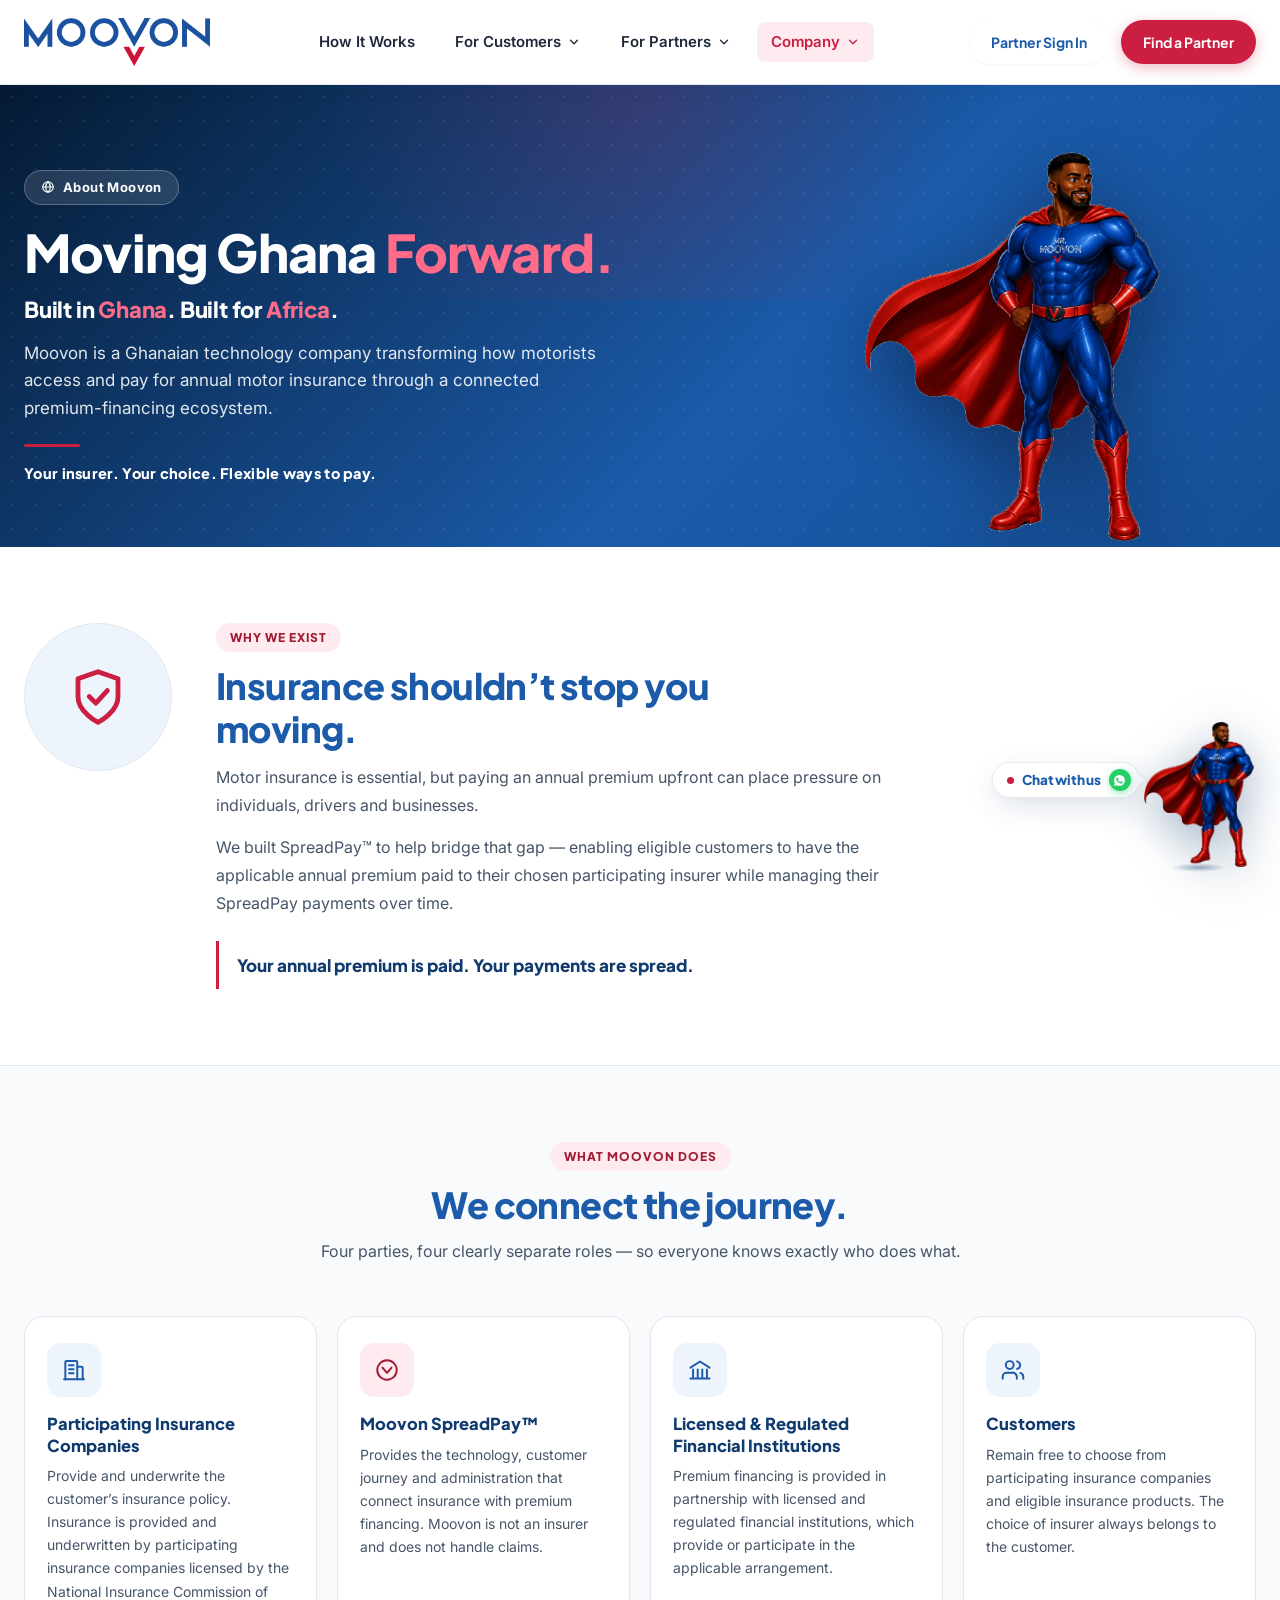
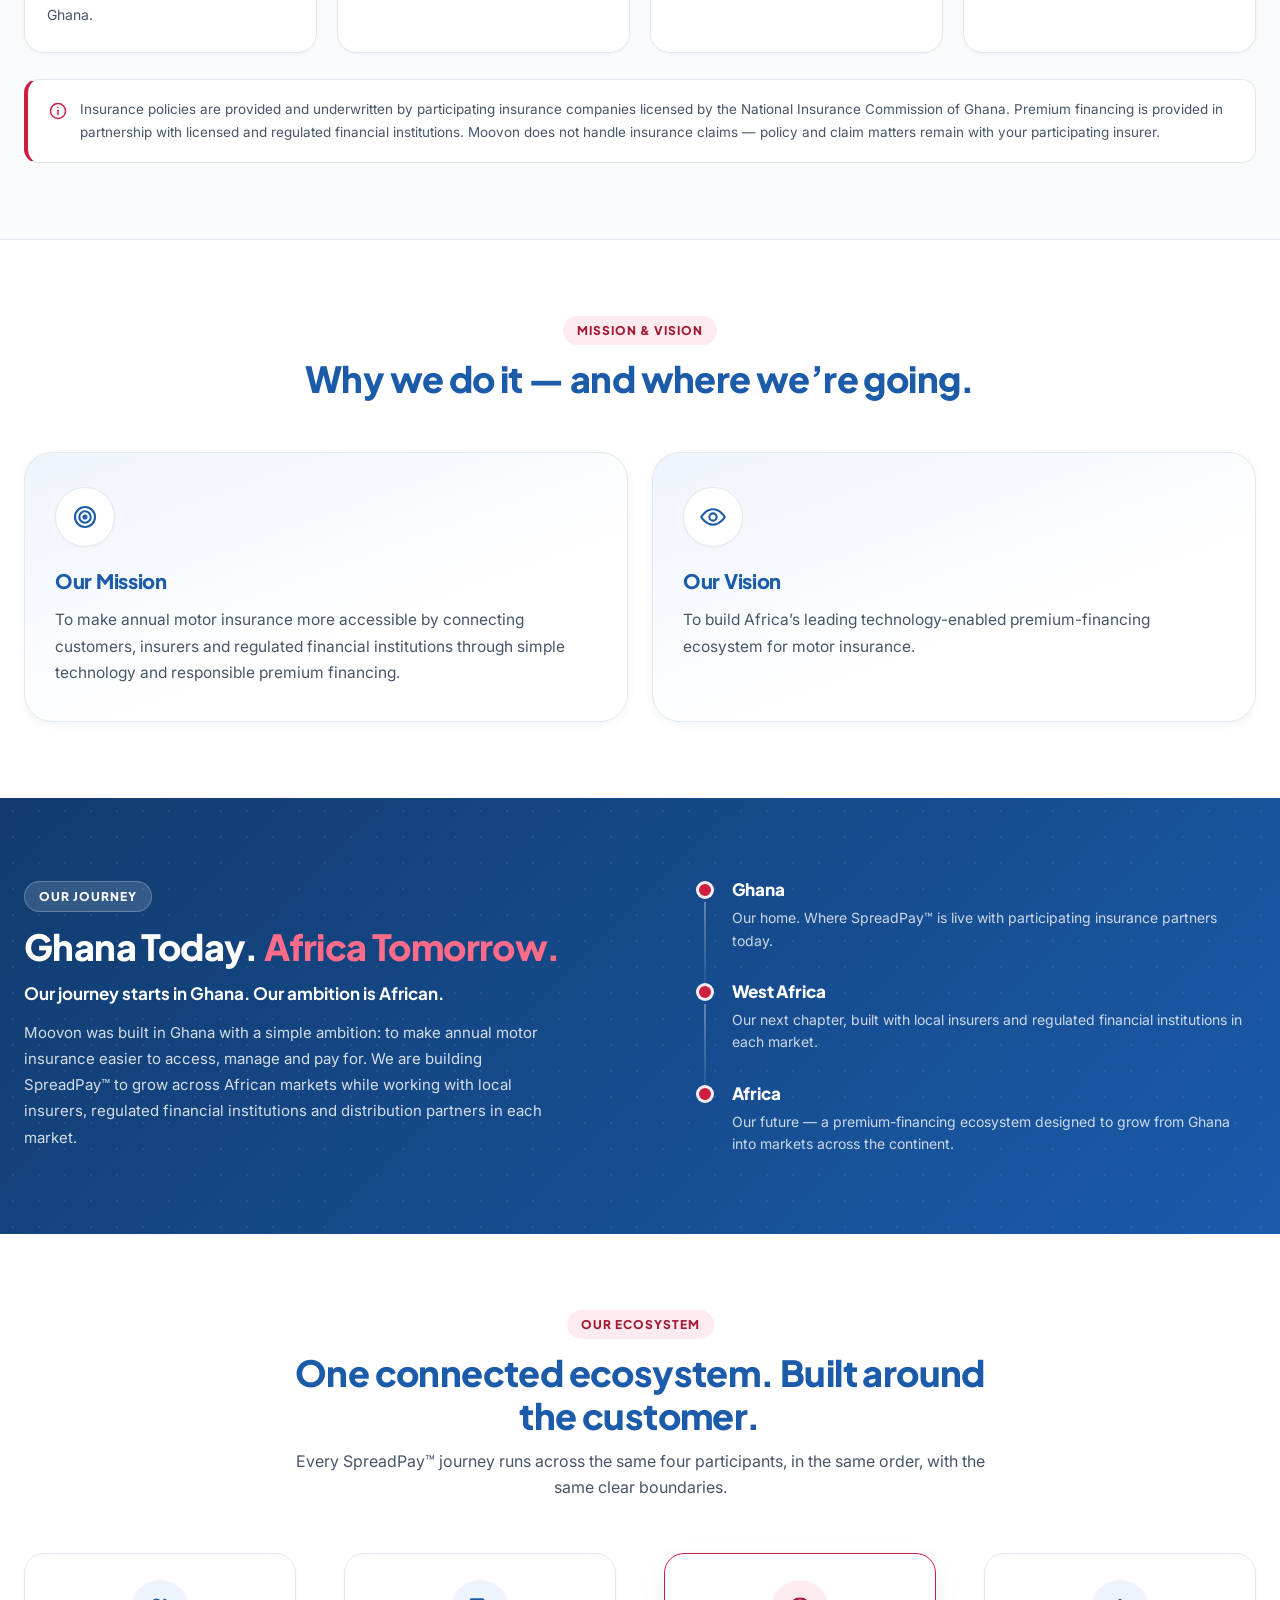
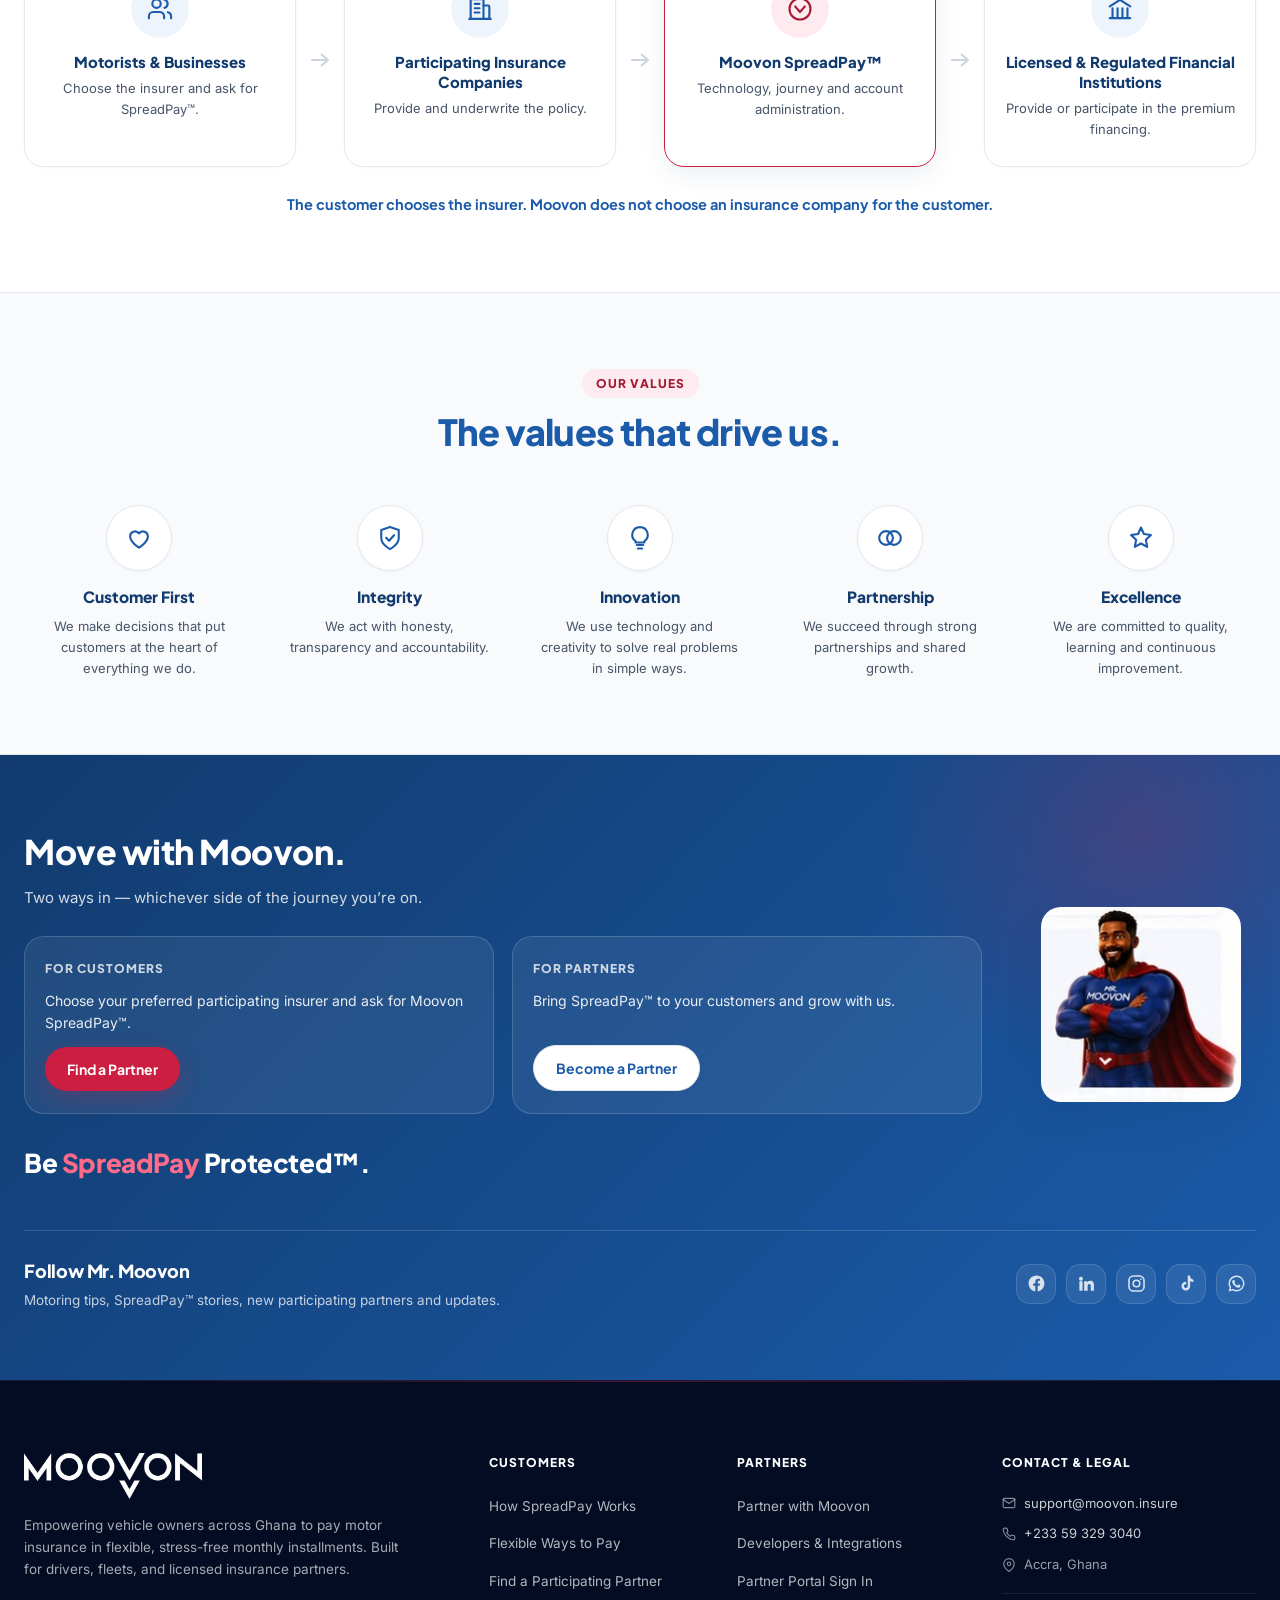
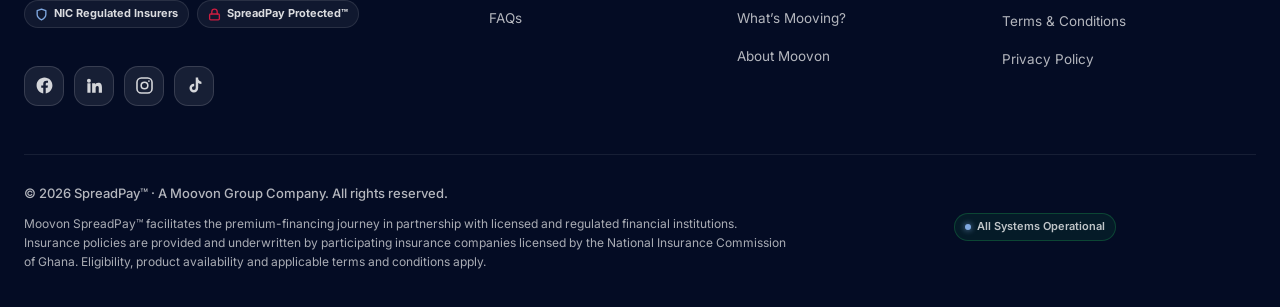
==== about.html @ c4499461 "feat(site): rebuild all pages against the 10-page refresh spec Ten pages rebuilt from design-referen" ====
<!DOCTYPE html>
<html lang="en">
<head>
  <meta charset="UTF-8">
  <meta name="viewport" content="width=device-width, initial-scale=1.0">
  <title>About Moovon - MOOVON SpreadPay™</title>
  <meta name="description" content="Moovon is a Ghanaian technology company transforming how motorists access and pay for annual motor insurance through a connected premium-financing ecosystem.">
  <!-- Open Graph / Social Previews -->
  <meta property="og:type" content="website">
  <meta property="og:title" content="About Moovon - MOOVON SpreadPay™">
  <meta property="og:description" content="Moovon is a Ghanaian technology company transforming how motorists access and pay for annual motor insurance through a connected premium-financing ecosystem.">
  <meta property="og:image" content="assets/graphics/social_banner_exact.png">
  <meta name="twitter:card" content="summary_large_image">
  
  <!-- Fonts & Stylesheet -->
  <link rel="preconnect" href="https://fonts.googleapis.com">
  <link rel="preconnect" href="https://fonts.gstatic.com" crossorigin>
  <link href="https://fonts.googleapis.com/css2?family=Inter:wght@400;500;600;700&family=Plus+Jakarta+Sans:wght@700;800;900&display=swap" rel="stylesheet">
  <link rel="icon" type="image/png" href="assets/brand/icon-trans.png">
  <link rel="stylesheet" href="styles.css?v=2.5">
</head>
<body>
  <a class="skip-link" href="#main">Skip to main content</a>


  <!-- ==========================================================================
       Header & Sticky Glass Navigation (Uniform Across All Pages)
       ========================================================================== -->
  <header class="site-header" id="siteHeader">
    <div class="container nav-container">
      <a href="/" class="brand-logo-group" aria-label="Moovon SpreadPay Home">
        <img src="assets/brand/moovon_logo_main.png" alt="Moovon" class="brand-logo-img" width="2371" height="613">
      </a>

      <nav aria-label="Primary Navigation">
        <ul class="nav-menu">
          <li><a href="/how-it-works" class="nav-link">How It Works</a></li>
          <li class="nav-item-has-dropdown">
            <a href="/products" class="nav-link">
              For Customers
              <svg class="dropdown-arrow" viewBox="0 0 24 24" width="14" height="14" fill="none" stroke="currentColor" stroke-width="2.2" stroke-linecap="round" stroke-linejoin="round" aria-hidden="true" focusable="false"><polyline points="6 9 12 15 18 9"/></svg>
            </a>
            <div class="dropdown-menu">
              <a href="/partners" class="dropdown-item">
                <div class="dropdown-icon-box">
                  <svg width="18" height="18" viewBox="0 0 24 24" fill="none" stroke="currentColor" stroke-width="2" stroke-linecap="round" stroke-linejoin="round" aria-hidden="true" focusable="false"><path d="M17 21v-2a4 4 0 0 0-4-4H5a4 4 0 0 0-4 4v2"/><circle cx="9" cy="7" r="4"/><path d="M23 21v-2a4 4 0 0 0-3-3.87"/></svg>
                </div>
                <div>
                  <div class="dropdown-title">Participating Partners</div>
                  <div class="dropdown-desc">Choose your preferred insurer</div>
                </div>
              </a>
              <a href="/products" class="dropdown-item">
                <div class="dropdown-icon-box">
                  <svg width="18" height="18" viewBox="0 0 24 24" fill="none" stroke="currentColor" stroke-width="2" stroke-linecap="round" stroke-linejoin="round" aria-hidden="true" focusable="false"><path d="M12 22s8-4 8-10V5l-8-3-8 3v7c0 6 8 10 8 10z"/></svg>
                </div>
                <div>
                  <div class="dropdown-title">Flexible Ways to Pay</div>
                  <div class="dropdown-desc">Premium bands and payment periods</div>
                </div>
              </a>
              <a href="/faqs" class="dropdown-item">
                <div class="dropdown-icon-box">
                  <svg width="18" height="18" viewBox="0 0 24 24" fill="none" stroke="currentColor" stroke-width="2" stroke-linecap="round" stroke-linejoin="round" aria-hidden="true" focusable="false"><circle cx="12" cy="12" r="10"/><path d="M9.1 9a3 3 0 0 1 5.8 1c0 2-3 3-3 3"/><line x1="12" y1="17" x2="12" y2="17.01"/></svg>
                </div>
                <div>
                  <div class="dropdown-title">FAQs</div>
                  <div class="dropdown-desc">Answers about your SpreadPay journey</div>
                </div>
              </a>
            </div>
          </li>
          <li class="nav-item-has-dropdown">
            <a href="/for-partners" class="nav-link">
              For Partners
              <svg class="dropdown-arrow" viewBox="0 0 24 24" width="14" height="14" fill="none" stroke="currentColor" stroke-width="2.2" stroke-linecap="round" stroke-linejoin="round" aria-hidden="true" focusable="false"><polyline points="6 9 12 15 18 9"/></svg>
            </a>
            <div class="dropdown-menu">
              <a href="/for-partners" class="dropdown-item">
                <div class="dropdown-icon-box">
                  <svg width="18" height="18" viewBox="0 0 24 24" fill="none" stroke="currentColor" stroke-width="2" stroke-linecap="round" stroke-linejoin="round" aria-hidden="true" focusable="false"><path d="M14 2H6a2 2 0 0 0-2 2v16a2 2 0 0 0 2 2h12a2 2 0 0 0 2-2V8z"/><polyline points="14 2 14 8 20 8"/></svg>
                </div>
                <div>
                  <div class="dropdown-title">Partner with Moovon</div>
                  <div class="dropdown-desc">For insurers, brokers and agents</div>
                </div>
              </a>
              <a href="/developers" class="dropdown-item">
                <div class="dropdown-icon-box">
                  <svg width="18" height="18" viewBox="0 0 24 24" fill="none" stroke="currentColor" stroke-width="2" stroke-linecap="round" stroke-linejoin="round" aria-hidden="true" focusable="false"><polyline points="16 18 22 12 16 6"/><polyline points="8 6 2 12 8 18"/></svg>
                </div>
                <div>
                  <div class="dropdown-title">Developers & Integrations</div>
                  <div class="dropdown-desc">Secure partner APIs</div>
                </div>
              </a>
              <a href="/for-partners#portal" class="dropdown-item">
                <div class="dropdown-icon-box">
                  <svg width="18" height="18" viewBox="0 0 24 24" fill="none" stroke="currentColor" stroke-width="2" stroke-linecap="round" stroke-linejoin="round" aria-hidden="true" focusable="false"><rect x="3" y="11" width="18" height="11" rx="2" ry="2"/><path d="M7 11V7a5 5 0 0 1 10 0v4"/></svg>
                </div>
                <div>
                  <div class="dropdown-title">Partner Portal Sign In</div>
                  <div class="dropdown-desc">Approved partner access</div>
                </div>
              </a>
            </div>
          </li>
          <li class="nav-item-has-dropdown">
            <a href="/about" class="nav-link">
              Company
              <svg class="dropdown-arrow" viewBox="0 0 24 24" width="14" height="14" fill="none" stroke="currentColor" stroke-width="2.2" stroke-linecap="round" stroke-linejoin="round" aria-hidden="true" focusable="false"><polyline points="6 9 12 15 18 9"/></svg>
            </a>
            <div class="dropdown-menu">
              <a href="/about" class="dropdown-item">
                <div class="dropdown-icon-box">
                  <svg width="18" height="18" viewBox="0 0 24 24" fill="none" stroke="currentColor" stroke-width="2" stroke-linecap="round" stroke-linejoin="round" aria-hidden="true" focusable="false"><path d="M4 15s1-1 4-1 5 2 8 2 4-1 4-1V3s-1 1-4 1-5-2-8-2-4 1-4 1z"/><line x1="4" y1="22" x2="4" y2="15"/></svg>
                </div>
                <div>
                  <div class="dropdown-title">About Moovon</div>
                  <div class="dropdown-desc">Built in Ghana. Built for Africa.</div>
                </div>
              </a>
              <a href="/news" class="dropdown-item">
                <div class="dropdown-icon-box">
                  <svg width="18" height="18" viewBox="0 0 24 24" fill="none" stroke="currentColor" stroke-width="2" stroke-linecap="round" stroke-linejoin="round" aria-hidden="true" focusable="false"><path d="M4 22h16a2 2 0 0 0 2-2V4a2 2 0 0 0-2-2H8a2 2 0 0 0-2 2v16a2 2 0 0 1-2 2Zm0 0a2 2 0 0 1-2-2v-9h4"/><path d="M10 6h8M10 10h8M10 14h5"/></svg>
                </div>
                <div>
                  <div class="dropdown-title">What's Mooving?</div>
                  <div class="dropdown-desc">News, partners and industry updates</div>
                </div>
              </a>
              <a href="/contact" class="dropdown-item">
                <div class="dropdown-icon-box">
                  <svg width="18" height="18" viewBox="0 0 24 24" fill="none" stroke="currentColor" stroke-width="2" stroke-linecap="round" stroke-linejoin="round" aria-hidden="true" focusable="false"><rect x="2" y="4" width="20" height="16" rx="2"/><path d="m22 6-10 7L2 6"/></svg>
                </div>
                <div>
                  <div class="dropdown-title">Contact Moovon</div>
                  <div class="dropdown-desc">Mr. Moovon's HelpDesk</div>
                </div>
              </a>
            </div>
          </li>
        </ul>
      </nav>

      <div class="nav-actions">
        <a href="/for-partners#portal" class="btn btn-signin">Partner Sign In</a>
        <button onclick="openPartnerModal()" class="btn btn-find-partner">Find a Partner</button>
      </div>

      <button class="mobile-toggle" aria-label="Toggle navigation">
        <svg width="24" height="24" viewBox="0 0 24 24" fill="none" stroke="#1B5BAA" stroke-width="2" stroke-linecap="round" stroke-linejoin="round"><line x1="3" y1="12" x2="21" y2="12"/><line x1="3" y1="6" x2="21" y2="6"/><line x1="3" y1="18" x2="21" y2="18"/></svg>
      </button>
    </div>
  </header>

  <main id="main">

  <!-- ==========================================================================
       Page Hero — Moving Ghana Forward
       ========================================================================== -->
  <section class="page-hero about-hero">
    <div class="container about-hero-grid">
      <div class="about-hero-copy">
        <div class="page-hero-badge">
          <svg width="14" height="14" viewBox="0 0 24 24" fill="none" stroke="currentColor" stroke-width="2" stroke-linecap="round" stroke-linejoin="round" aria-hidden="true" focusable="false">
            <circle cx="12" cy="12" r="9"/><path d="M3 12h18"/><path d="M12 3c2.6 2.5 4 5.6 4 9s-1.4 6.5-4 9c-2.6-2.5-4-5.6-4-9s1.4-6.5 4-9Z"/>
          </svg>
          About Moovon
        </div>
        <h1 class="page-hero-title">Moving Ghana <span>Forward.</span></h1>
        <p class="about-hero-lead">Built in <em>Ghana</em>. Built for <em>Africa</em>.</p>
        <p class="page-hero-subtitle about-hero-subtitle">Moovon is a Ghanaian technology company transforming how motorists access and pay for annual motor insurance through a connected premium-financing ecosystem.</p>
        <p class="about-hero-kicker">Your insurer. Your choice. Flexible ways to pay.</p>
      </div>
      <div class="about-hero-figure">
        <img src="assets/graphics/mr_moovon_hero_transparent.png"
             alt="Mr. Moovon, the Moovon SpreadPay character, standing in his navy and red suit"
             width="1254" height="1254">
      </div>
    </div>
  </section>

  <!-- ==========================================================================
       Why We Exist
       ========================================================================== -->
  <section class="about-section about-section--plain" id="why-we-exist">
    <div class="container about-why-grid">
      <div class="about-why-mark">
        <svg viewBox="0 0 24 24" fill="none" stroke="currentColor" stroke-width="1.8" stroke-linecap="round" stroke-linejoin="round" aria-hidden="true" focusable="false">
          <path d="M12 21.5s7.5-3.8 7.5-9.5V5.2L12 2.5 4.5 5.2V12c0 5.7 7.5 9.5 7.5 9.5Z"/>
          <polyline points="8.7 11.8 11.2 14.3 15.5 9.6"/>
        </svg>
      </div>
      <div class="about-why-copy">
        <span class="section-tag">Why We Exist</span>
        <h2 class="section-title">Insurance shouldn&rsquo;t stop you moving.</h2>
        <p class="about-body">Motor insurance is essential, but paying an annual premium upfront can place pressure on individuals, drivers and businesses.</p>
        <p class="about-body">We built SpreadPay&trade; to help bridge that gap &mdash; enabling eligible customers to have the applicable annual premium paid to their chosen participating insurer while managing their SpreadPay payments over time.</p>
        <p class="about-pull">Your annual premium is paid. Your payments are spread.</p>
      </div>
    </div>
  </section>

  <!-- ==========================================================================
       What Moovon Does — the four-party ecosystem, role by role
       ========================================================================== -->
  <section class="about-section about-section--tint" id="what-we-do">
    <div class="container">
      <div class="section-header">
        <span class="section-tag">What Moovon Does</span>
        <h2 class="section-title">We connect the journey.</h2>
        <p class="section-subtitle">Four parties, four clearly separate roles &mdash; so everyone knows exactly who does what.</p>
      </div>

      <div class="about-role-grid">
        <div class="about-role-card">
          <span class="about-role-icon">
            <svg viewBox="0 0 24 24" fill="none" stroke="currentColor" stroke-width="1.8" stroke-linecap="round" stroke-linejoin="round" aria-hidden="true" focusable="false">
              <path d="M4 20.5V4.6a1 1 0 0 1 1-1h9a1 1 0 0 1 1 1v15.9"/>
              <path d="M15 9h4a1 1 0 0 1 1 1v10.5"/>
              <path d="M2.8 20.5h18.4"/>
              <path d="M7.4 7.6h4.2M7.4 11.3h4.2M7.4 15h4.2"/>
            </svg>
          </span>
          <h3 class="about-role-title">Participating Insurance Companies</h3>
          <p class="about-role-desc">Provide and underwrite the customer&rsquo;s insurance policy. Insurance is provided and underwritten by participating insurance companies licensed by the National Insurance Commission of Ghana.</p>
        </div>

        <div class="about-role-card about-role-card--accent">
          <span class="about-role-icon">
            <svg viewBox="0 0 24 24" fill="none" stroke="currentColor" stroke-width="1.8" stroke-linecap="round" stroke-linejoin="round" aria-hidden="true" focusable="false">
              <circle cx="12" cy="12" r="9"/>
              <polyline points="7.8 9.8 12 14.6 16.2 9.8"/>
            </svg>
          </span>
          <h3 class="about-role-title">Moovon SpreadPay&trade;</h3>
          <p class="about-role-desc">Provides the technology, customer journey and administration that connect insurance with premium financing. Moovon is not an insurer and does not handle claims.</p>
        </div>

        <div class="about-role-card">
          <span class="about-role-icon">
            <svg viewBox="0 0 24 24" fill="none" stroke="currentColor" stroke-width="1.8" stroke-linecap="round" stroke-linejoin="round" aria-hidden="true" focusable="false">
              <path d="M3.2 9.8 12 4.2l8.8 5.6"/>
              <path d="M5.6 11.4v7.4M9.9 11.4v7.4M14.1 11.4v7.4M18.4 11.4v7.4"/>
              <path d="M3.2 19.8h17.6"/>
            </svg>
          </span>
          <h3 class="about-role-title">Licensed &amp; Regulated Financial Institutions</h3>
          <p class="about-role-desc">Premium financing is provided in partnership with licensed and regulated financial institutions, which provide or participate in the applicable arrangement.</p>
        </div>

        <div class="about-role-card">
          <span class="about-role-icon">
            <svg viewBox="0 0 24 24" fill="none" stroke="currentColor" stroke-width="1.8" stroke-linecap="round" stroke-linejoin="round" aria-hidden="true" focusable="false">
              <path d="M15.5 20v-1.8a3.6 3.6 0 0 0-3.6-3.6H6.1a3.6 3.6 0 0 0-3.6 3.6V20"/>
              <circle cx="9" cy="7.4" r="3.6"/>
              <path d="M21.5 20v-1.8a3.6 3.6 0 0 0-2.7-3.5"/>
              <path d="M15.8 4a3.6 3.6 0 0 1 0 7"/>
            </svg>
          </span>
          <h3 class="about-role-title">Customers</h3>
          <p class="about-role-desc">Remain free to choose from participating insurance companies and eligible insurance products. The choice of insurer always belongs to the customer.</p>
        </div>
      </div>

      <p class="about-note">
        <svg viewBox="0 0 24 24" fill="none" stroke="currentColor" stroke-width="1.8" stroke-linecap="round" stroke-linejoin="round" aria-hidden="true" focusable="false">
          <circle cx="12" cy="12" r="9"/><path d="M12 11.2v5"/><path d="M12 7.9h.01"/>
        </svg>
        <span>Insurance policies are provided and underwritten by participating insurance companies licensed by the National Insurance Commission of Ghana. Premium financing is provided in partnership with licensed and regulated financial institutions. Moovon does not handle insurance claims &mdash; policy and claim matters remain with your participating insurer.</span>
      </p>
    </div>
  </section>

  <!-- ==========================================================================
       Mission & Vision
       ========================================================================== -->
  <section class="about-section about-section--plain" id="mission-vision">
    <div class="container">
      <div class="section-header">
        <span class="section-tag">Mission &amp; Vision</span>
        <h2 class="section-title">Why we do it &mdash; and where we&rsquo;re going.</h2>
      </div>

      <div class="about-mv-grid">
        <article class="about-mv-card">
          <span class="about-mv-icon">
            <svg viewBox="0 0 24 24" fill="none" stroke="currentColor" stroke-width="1.8" stroke-linecap="round" stroke-linejoin="round" aria-hidden="true" focusable="false">
              <circle cx="12" cy="12" r="8.6"/><circle cx="12" cy="12" r="4.9"/><circle cx="12" cy="12" r="1.3"/>
            </svg>
          </span>
          <h3 class="about-mv-title">Our Mission</h3>
          <p class="about-mv-text">To make annual motor insurance more accessible by connecting customers, insurers and regulated financial institutions through simple technology and responsible premium financing.</p>
        </article>

        <article class="about-mv-card">
          <span class="about-mv-icon">
            <svg viewBox="0 0 24 24" fill="none" stroke="currentColor" stroke-width="1.8" stroke-linecap="round" stroke-linejoin="round" aria-hidden="true" focusable="false">
              <path d="M1.9 12S5.6 5.4 12 5.4 22.1 12 22.1 12 18.4 18.6 12 18.6 1.9 12 1.9 12Z"/>
              <circle cx="12" cy="12" r="3.1"/>
            </svg>
          </span>
          <h3 class="about-mv-title">Our Vision</h3>
          <p class="about-mv-text">To build Africa&rsquo;s leading technology-enabled premium-financing ecosystem for motor insurance.</p>
        </article>
      </div>
    </div>
  </section>

  <!-- ==========================================================================
       Growth — Ghana today, West Africa next, Africa ahead
       ========================================================================== -->
  <section class="about-growth" id="growth">
    <div class="container about-growth-grid">
      <div class="about-growth-copy">
        <span class="about-growth-tag">Our Journey</span>
        <h2 class="about-growth-title">Ghana Today. <em>Africa Tomorrow.</em></h2>
        <p class="about-growth-lead">Our journey starts in Ghana. Our ambition is African.</p>
        <p class="about-growth-text">Moovon was built in Ghana with a simple ambition: to make annual motor insurance easier to access, manage and pay for. We are building SpreadPay&trade; to grow across African markets while working with local insurers, regulated financial institutions and distribution partners in each market.</p>
      </div>

      <ol class="about-stage-list">
        <li class="about-stage">
          <span class="about-stage-dot" aria-hidden="true"></span>
          <div class="about-stage-body">
            <h3 class="about-stage-name">Ghana</h3>
            <p class="about-stage-sub">Our home. Where SpreadPay&trade; is live with participating insurance partners today.</p>
          </div>
        </li>
        <li class="about-stage">
          <span class="about-stage-dot" aria-hidden="true"></span>
          <div class="about-stage-body">
            <h3 class="about-stage-name">West Africa</h3>
            <p class="about-stage-sub">Our next chapter, built with local insurers and regulated financial institutions in each market.</p>
          </div>
        </li>
        <li class="about-stage">
          <span class="about-stage-dot" aria-hidden="true"></span>
          <div class="about-stage-body">
            <h3 class="about-stage-name">Africa</h3>
            <p class="about-stage-sub">Our future &mdash; a premium-financing ecosystem designed to grow from Ghana into markets across the continent.</p>
          </div>
        </li>
      </ol>
    </div>
  </section>

  <!-- ==========================================================================
       Our Ecosystem — one connected flow, built around the customer
       ========================================================================== -->
  <section class="about-section about-section--plain" id="ecosystem">
    <div class="container">
      <div class="section-header">
        <span class="section-tag">Our Ecosystem</span>
        <h2 class="section-title">One connected ecosystem. Built around the customer.</h2>
        <p class="section-subtitle">Every SpreadPay&trade; journey runs across the same four participants, in the same order, with the same clear boundaries.</p>
      </div>

      <figure class="about-eco-figure">
        <div class="about-eco-flow">
          <div class="about-eco-node">
            <span class="about-eco-icon">
              <svg viewBox="0 0 24 24" fill="none" stroke="currentColor" stroke-width="1.8" stroke-linecap="round" stroke-linejoin="round" aria-hidden="true" focusable="false">
                <path d="M15.5 20v-1.8a3.6 3.6 0 0 0-3.6-3.6H6.1a3.6 3.6 0 0 0-3.6 3.6V20"/>
                <circle cx="9" cy="7.4" r="3.6"/>
                <path d="M21.5 20v-1.8a3.6 3.6 0 0 0-2.7-3.5"/>
                <path d="M15.8 4a3.6 3.6 0 0 1 0 7"/>
              </svg>
            </span>
            <h3 class="about-eco-name">Motorists &amp; Businesses</h3>
            <p class="about-eco-role">Choose the insurer and ask for SpreadPay&trade;.</p>
          </div>

          <span class="about-eco-arrow">
            <svg viewBox="0 0 24 24" fill="none" stroke="currentColor" stroke-width="2" stroke-linecap="round" stroke-linejoin="round" aria-hidden="true" focusable="false">
              <path d="M4 12h15"/><polyline points="13.5 6.5 20 12 13.5 17.5"/>
            </svg>
          </span>

          <div class="about-eco-node">
            <span class="about-eco-icon">
              <svg viewBox="0 0 24 24" fill="none" stroke="currentColor" stroke-width="1.8" stroke-linecap="round" stroke-linejoin="round" aria-hidden="true" focusable="false">
                <path d="M4 20.5V4.6a1 1 0 0 1 1-1h9a1 1 0 0 1 1 1v15.9"/>
                <path d="M15 9h4a1 1 0 0 1 1 1v10.5"/>
                <path d="M2.8 20.5h18.4"/>
                <path d="M7.4 7.6h4.2M7.4 11.3h4.2M7.4 15h4.2"/>
              </svg>
            </span>
            <h3 class="about-eco-name">Participating Insurance Companies</h3>
            <p class="about-eco-role">Provide and underwrite the policy.</p>
          </div>

          <span class="about-eco-arrow">
            <svg viewBox="0 0 24 24" fill="none" stroke="currentColor" stroke-width="2" stroke-linecap="round" stroke-linejoin="round" aria-hidden="true" focusable="false">
              <path d="M4 12h15"/><polyline points="13.5 6.5 20 12 13.5 17.5"/>
            </svg>
          </span>

          <div class="about-eco-node about-eco-node--core">
            <span class="about-eco-icon">
              <svg viewBox="0 0 24 24" fill="none" stroke="currentColor" stroke-width="1.8" stroke-linecap="round" stroke-linejoin="round" aria-hidden="true" focusable="false">
                <circle cx="12" cy="12" r="9"/>
                <polyline points="7.8 9.8 12 14.6 16.2 9.8"/>
              </svg>
            </span>
            <h3 class="about-eco-name">Moovon SpreadPay&trade;</h3>
            <p class="about-eco-role">Technology, journey and account administration.</p>
          </div>

          <span class="about-eco-arrow">
            <svg viewBox="0 0 24 24" fill="none" stroke="currentColor" stroke-width="2" stroke-linecap="round" stroke-linejoin="round" aria-hidden="true" focusable="false">
              <path d="M4 12h15"/><polyline points="13.5 6.5 20 12 13.5 17.5"/>
            </svg>
          </span>

          <div class="about-eco-node">
            <span class="about-eco-icon">
              <svg viewBox="0 0 24 24" fill="none" stroke="currentColor" stroke-width="1.8" stroke-linecap="round" stroke-linejoin="round" aria-hidden="true" focusable="false">
                <path d="M3.2 9.8 12 4.2l8.8 5.6"/>
                <path d="M5.6 11.4v7.4M9.9 11.4v7.4M14.1 11.4v7.4M18.4 11.4v7.4"/>
                <path d="M3.2 19.8h17.6"/>
              </svg>
            </span>
            <h3 class="about-eco-name">Licensed &amp; Regulated Financial Institutions</h3>
            <p class="about-eco-role">Provide or participate in the premium financing.</p>
          </div>
        </div>
        <figcaption class="about-eco-caption">The customer chooses the insurer. Moovon does not choose an insurance company for the customer.</figcaption>
      </figure>
    </div>
  </section>

  <!-- ==========================================================================
       Our Values
       ========================================================================== -->
  <section class="about-section about-section--tint" id="values">
    <div class="container">
      <div class="section-header">
        <span class="section-tag">Our Values</span>
        <h2 class="section-title">The values that drive us.</h2>
      </div>

      <ul class="about-values-grid">
        <li class="about-value">
          <span class="about-value-icon">
            <svg viewBox="0 0 24 24" fill="none" stroke="currentColor" stroke-width="1.8" stroke-linecap="round" stroke-linejoin="round" aria-hidden="true" focusable="false">
              <path d="M12 20.3s-7.6-4.6-7.6-9.7a4.2 4.2 0 0 1 7.6-2.5 4.2 4.2 0 0 1 7.6 2.5c0 5.1-7.6 9.7-7.6 9.7Z"/>
            </svg>
          </span>
          <h3 class="about-value-title">Customer First</h3>
          <p class="about-value-desc">We make decisions that put customers at the heart of everything we do.</p>
        </li>
        <li class="about-value">
          <span class="about-value-icon">
            <svg viewBox="0 0 24 24" fill="none" stroke="currentColor" stroke-width="1.8" stroke-linecap="round" stroke-linejoin="round" aria-hidden="true" focusable="false">
              <path d="M12 21.5s7.5-3.8 7.5-9.5V5.2L12 2.5 4.5 5.2V12c0 5.7 7.5 9.5 7.5 9.5Z"/>
              <polyline points="8.7 11.8 11.2 14.3 15.5 9.6"/>
            </svg>
          </span>
          <h3 class="about-value-title">Integrity</h3>
          <p class="about-value-desc">We act with honesty, transparency and accountability.</p>
        </li>
        <li class="about-value">
          <span class="about-value-icon">
            <svg viewBox="0 0 24 24" fill="none" stroke="currentColor" stroke-width="1.8" stroke-linecap="round" stroke-linejoin="round" aria-hidden="true" focusable="false">
              <path d="M9.2 18h5.6"/><path d="M10.2 21h3.6"/>
              <path d="M12 2.7a6.6 6.6 0 0 0-3.8 12v1.1h7.6v-1.1A6.6 6.6 0 0 0 12 2.7Z"/>
            </svg>
          </span>
          <h3 class="about-value-title">Innovation</h3>
          <p class="about-value-desc">We use technology and creativity to solve real problems in simple ways.</p>
        </li>
        <li class="about-value">
          <span class="about-value-icon">
            <svg viewBox="0 0 24 24" fill="none" stroke="currentColor" stroke-width="1.8" stroke-linecap="round" stroke-linejoin="round" aria-hidden="true" focusable="false">
              <circle cx="8.6" cy="12" r="5.9"/><circle cx="15.4" cy="12" r="5.9"/>
            </svg>
          </span>
          <h3 class="about-value-title">Partnership</h3>
          <p class="about-value-desc">We succeed through strong partnerships and shared growth.</p>
        </li>
        <li class="about-value">
          <span class="about-value-icon">
            <svg viewBox="0 0 24 24" fill="none" stroke="currentColor" stroke-width="1.8" stroke-linecap="round" stroke-linejoin="round" aria-hidden="true" focusable="false">
              <polygon points="12 3 14.5 8.6 20.5 9.4 16.2 13.6 17.3 19.6 12 16.7 6.7 19.6 7.8 13.6 3.5 9.4 9.5 8.6 12 3"/>
            </svg>
          </span>
          <h3 class="about-value-title">Excellence</h3>
          <p class="about-value-desc">We are committed to quality, learning and continuous improvement.</p>
        </li>
      </ul>
    </div>
  </section>

  <!-- ==========================================================================
       Move with Moovon — dual CTA + Follow Mr. Moovon
       ========================================================================== -->
  <section class="about-cta" id="move-with-moovon">
    <div class="container">
      <div class="about-cta-grid">
        <div class="about-cta-copy">
          <h2 class="about-cta-title">Move with Moovon.</h2>
          <p class="about-cta-sub">Two ways in &mdash; whichever side of the journey you&rsquo;re on.</p>

          <div class="about-cta-cards">
            <div class="about-cta-card">
              <span class="about-cta-eyebrow">For Customers</span>
              <p class="about-cta-text">Choose your preferred participating insurer and ask for Moovon SpreadPay&trade;.</p>
              <button type="button" onclick="openPartnerModal()" class="btn btn-primary">Find a Partner</button>
            </div>
            <div class="about-cta-card">
              <span class="about-cta-eyebrow">For Partners</span>
              <p class="about-cta-text">Bring SpreadPay&trade; to your customers and grow with us.</p>
              <a href="/for-partners" class="btn btn-outline">Become a Partner</a>
            </div>
          </div>

          <p class="about-cta-protected">Be <em>SpreadPay</em> Protected&trade;.</p>
        </div>

        <div class="about-cta-figure">
          <img src="assets/graphics/standing_mr_moovon_section.png"
               alt="Mr. Moovon standing with his arms crossed"
               width="197" height="192" loading="lazy">
        </div>
      </div>

      <!-- Compact Follow Mr. Moovon strip -->
      <section class="about-follow" aria-labelledby="follow-mr-moovon">
        <div class="about-follow-copy">
          <h2 class="about-follow-title" id="follow-mr-moovon">Follow Mr. Moovon</h2>
          <p class="about-follow-sub">Motoring tips, SpreadPay&trade; stories, new participating partners and updates.</p>
        </div>
        <ul class="footer-social about-follow-links" aria-label="Moovon on social media">
          <li><a href="https://web.facebook.com/profile.php?id=61592832895204" target="_blank" rel="noopener" aria-label="Moovon on Facebook (opens in a new tab)">
            <svg viewBox="0 0 24 24" fill="currentColor" aria-hidden="true" focusable="false"><path d="M22 12.06C22 6.5 17.52 2 12 2S2 6.5 2 12.06c0 5 3.66 9.15 8.44 9.94v-7.03H7.9v-2.9h2.54V9.85c0-2.51 1.49-3.9 3.77-3.9 1.09 0 2.24.2 2.24.2v2.46h-1.26c-1.24 0-1.63.78-1.63 1.57v1.88h2.78l-.45 2.9h-2.33V22c4.78-.79 8.44-4.93 8.44-9.94z"/></svg>
          </a></li>
          <li><a href="https://www.linkedin.com/company/135594834" target="_blank" rel="noopener" aria-label="Moovon on LinkedIn (opens in a new tab)">
            <svg viewBox="0 0 24 24" fill="currentColor" aria-hidden="true" focusable="false"><path d="M4.98 3.5a2.5 2.5 0 1 1 0 5 2.5 2.5 0 0 1 0-5zM3 9h4v12H3zM9 9h3.8v1.7h.05c.53-1 1.83-2.05 3.77-2.05 4.03 0 4.78 2.65 4.78 6.1V21h-4v-5.5c0-1.31-.03-3-1.83-3-1.83 0-2.11 1.43-2.11 2.9V21H9z"/></svg>
          </a></li>
          <li><a href="https://www.instagram.com/moovon.insure/" target="_blank" rel="noopener" aria-label="Moovon on Instagram (opens in a new tab)">
            <svg viewBox="0 0 24 24" fill="none" stroke="currentColor" stroke-width="2" stroke-linecap="round" stroke-linejoin="round" aria-hidden="true" focusable="false"><rect x="2.5" y="2.5" width="19" height="19" rx="5.5"/><circle cx="12" cy="12" r="4.2"/><circle cx="17.6" cy="6.4" r="1.1" fill="currentColor" stroke="none"/></svg>
          </a></li>
          <li><a href="https://www.tiktok.com/@moovon.insure" target="_blank" rel="noopener" aria-label="Moovon on TikTok (opens in a new tab)">
            <svg viewBox="0 0 24 24" fill="currentColor" aria-hidden="true" focusable="false"><path d="M16.6 2h-3.05v13.2a2.4 2.4 0 1 1-2.4-2.4c.16 0 .32.02.47.05v-3.1a5.6 5.6 0 0 0-.47-.02 5.5 5.5 0 1 0 5.5 5.5V8.9a7.06 7.06 0 0 0 4.1 1.32V7.13a4.05 4.05 0 0 1-2.9-1.35A4.1 4.1 0 0 1 16.6 2z"/></svg>
          </a></li>
          <li><a href="https://wa.me/233593293040" target="_blank" rel="noopener" aria-label="Chat with Mr. Moovon's HelpDesk on WhatsApp (opens in a new tab)">
            <svg viewBox="0 0 24 24" fill="currentColor" aria-hidden="true" focusable="false"><path d="M12 2a10 10 0 0 0-8.6 15.1L2 22l5.1-1.3A10 10 0 1 0 12 2Zm0 18.2a8.2 8.2 0 0 1-4.2-1.2l-.3-.2-3 .8.8-2.9-.2-.3A8.2 8.2 0 1 1 12 20.2Zm4.5-6.1c-.2-.1-1.5-.7-1.7-.8-.2-.1-.4-.1-.6.1-.2.2-.6.8-.8 1-.1.2-.3.2-.5.1a6.7 6.7 0 0 1-3.4-3c-.2-.4.2-.4.6-1.2.1-.2 0-.4 0-.5l-.8-1.8c-.2-.4-.4-.4-.6-.4h-.5a1 1 0 0 0-.7.3c-.2.3-.9.9-.9 2.1s.9 2.5 1 2.7c.1.2 1.8 2.8 4.4 3.9 1.6.7 2.3.8 3.1.6.5-.1 1.5-.6 1.7-1.2.2-.6.2-1.1.2-1.2-.1-.2-.2-.2-.5-.4Z"/></svg>
          </a></li>
        </ul>
      </section>
    </div>
  </section>

  </main>

  <!-- ==========================================================================
       Footer
       ========================================================================== -->
  <!-- ==========================================================================
     MOOVON SpreadPay™ - Uniform Dedicated Footer Component
     ========================================================================== -->
<footer class="site-footer" id="siteFooter">
  <div class="container">
    <div class="footer-grid">
      <!-- Brand & Mission Column -->
      <div class="footer-brand-col">
        <a href="/" class="brand-logo-group brand-logo-footer" aria-label="Moovon SpreadPay Home">
          <img src="assets/brand/moovon_logo_white.png" alt="Moovon" class="brand-logo-img" width="2371" height="613">
        </a>
        <p class="footer-brand-desc">
          Empowering vehicle owners across Ghana to pay motor insurance in flexible, stress-free monthly installments. Built for drivers, fleets, and licensed insurance partners.
        </p>
        <div class="footer-badges-group">
          <div class="footer-trust-badge">
            <svg width="13" height="13" viewBox="0 0 24 24" fill="none" stroke="#7FA8E0" stroke-width="2.5" stroke-linecap="round" stroke-linejoin="round">
              <path d="M12 22s8-4 8-10V5l-8-3-8 3v7c0 6 8 10 8 10z"/>
            </svg>
            <span>NIC Regulated Insurers</span>
          </div>
          <div class="footer-trust-badge">
            <svg width="13" height="13" viewBox="0 0 24 24" fill="none" stroke="#CC1E41" stroke-width="2.5" stroke-linecap="round" stroke-linejoin="round">
              <rect x="3" y="11" width="18" height="11" rx="2" ry="2"></rect>
              <path d="M7 11V7a5 5 0 0 1 10 0v4"></path>
            </svg>
            <span>SpreadPay Protected™</span>
          </div>
        </div>
      
        <ul class="footer-social" aria-label="Moovon on social media">
          <li><a href="https://web.facebook.com/profile.php?id=61592832895204" target="_blank" rel="noopener" aria-label="Moovon on Facebook (opens in a new tab)">
            <svg viewBox="0 0 24 24" fill="currentColor" aria-hidden="true" focusable="false"><path d="M22 12.06C22 6.5 17.52 2 12 2S2 6.5 2 12.06c0 5 3.66 9.15 8.44 9.94v-7.03H7.9v-2.9h2.54V9.85c0-2.51 1.49-3.9 3.77-3.9 1.09 0 2.24.2 2.24.2v2.46h-1.26c-1.24 0-1.63.78-1.63 1.57v1.88h2.78l-.45 2.9h-2.33V22c4.78-.79 8.44-4.93 8.44-9.94z"/></svg>
          </a></li>
          <li><a href="https://www.linkedin.com/company/135594834" target="_blank" rel="noopener" aria-label="Moovon on LinkedIn (opens in a new tab)">
            <svg viewBox="0 0 24 24" fill="currentColor" aria-hidden="true" focusable="false"><path d="M4.98 3.5a2.5 2.5 0 1 1 0 5 2.5 2.5 0 0 1 0-5zM3 9h4v12H3zM9 9h3.8v1.7h.05c.53-1 1.83-2.05 3.77-2.05 4.03 0 4.78 2.65 4.78 6.1V21h-4v-5.5c0-1.31-.03-3-1.83-3-1.83 0-2.11 1.43-2.11 2.9V21H9z"/></svg>
          </a></li>
          <li><a href="https://www.instagram.com/moovon.insure/" target="_blank" rel="noopener" aria-label="Moovon on Instagram (opens in a new tab)">
            <svg viewBox="0 0 24 24" fill="none" stroke="currentColor" stroke-width="2" stroke-linecap="round" stroke-linejoin="round" aria-hidden="true" focusable="false"><rect x="2.5" y="2.5" width="19" height="19" rx="5.5"/><circle cx="12" cy="12" r="4.2"/><circle cx="17.6" cy="6.4" r="1.1" fill="currentColor" stroke="none"/></svg>
          </a></li>
          <li><a href="https://www.tiktok.com/@moovon.insure" target="_blank" rel="noopener" aria-label="Moovon on TikTok (opens in a new tab)">
            <svg viewBox="0 0 24 24" fill="currentColor" aria-hidden="true" focusable="false"><path d="M16.6 2h-3.05v13.2a2.4 2.4 0 1 1-2.4-2.4c.16 0 .32.02.47.05v-3.1a5.6 5.6 0 0 0-.47-.02 5.5 5.5 0 1 0 5.5 5.5V8.9a7.06 7.06 0 0 0 4.1 1.32V7.13a4.05 4.05 0 0 1-2.9-1.35A4.1 4.1 0 0 1 16.6 2z"/></svg>
          </a></li>
        </ul>
      </div>

      <!-- Products Column -->
      <div class="footer-col">
        <h5>CUSTOMERS</h5>
          <ul class="footer-links">
            <li><a href="/how-it-works">How SpreadPay Works</a></li>
            <li><a href="/products">Flexible Ways to Pay</a></li>
            <li><a href="/partners">Find a Participating Partner</a></li>
            <li><a href="/faqs">FAQs</a></li>
          </ul>
      </div>

      <!-- Partners & Support Column -->
      <div class="footer-col">
        <h5>PARTNERS</h5>
        <ul class="footer-links">
          <li><a href="/for-partners">Partner with Moovon</a></li>
          <li><a href="/developers">Developers &amp; Integrations</a></li>
          <li><a href="/for-partners#portal">Partner Portal Sign In</a></li>
          <li><a href="/news">What&rsquo;s Mooving?</a></li>
          <li><a href="/about">About Moovon</a></li>
        </ul>
      </div>

      <!-- Contact & Legal Column -->
      <div class="footer-col footer-contact-col">
        <h5>CONTACT & LEGAL</h5>
        <div class="footer-contact-details">
          <a href="mailto:support@moovon.insure" class="footer-contact-link">
            <svg width="14" height="14" viewBox="0 0 24 24" fill="none" stroke="currentColor" stroke-width="2" stroke-linecap="round" stroke-linejoin="round">
              <path d="M4 4h16c1.1 0 2 .9 2 2v12c0 1.1-.9 2-2 2H4c-1.1 0-2-.9-2-2V6c0-1.1.9-2 2-2z"/>
              <polyline points="22,6 12,13 2,6"/>
            </svg>
            <span>support@moovon.insure</span>
          </a>
          <a href="tel:+233593293040" class="footer-contact-link">
            <svg width="14" height="14" viewBox="0 0 24 24" fill="none" stroke="currentColor" stroke-width="2" stroke-linecap="round" stroke-linejoin="round">
              <path d="M22 16.92v3a2 2 0 0 1-2.18 2 19.79 19.79 0 0 1-8.63-3.07 19.5 19.5 0 0 1-6-6 19.79 19.79 0 0 1-3.07-8.67A2 2 0 0 1 4.11 2h3a2 2 0 0 1 2 1.72 12.84 12.84 0 0 0 .7 2.81 2 2 0 0 1-.45 2.11L8.09 9.91a16 16 0 0 0 6 6l1.27-1.27a2 2 0 0 1 2.11-.45 12.84 12.84 0 0 0 2.81.7A2 2 0 0 1 22 16.92z"/>
            </svg>
            <span>+233 59 329 3040</span>
          </a>
          <div class="footer-contact-link footer-location-text">
            <svg width="14" height="14" viewBox="0 0 24 24" fill="none" stroke="currentColor" stroke-width="2" stroke-linecap="round" stroke-linejoin="round">
              <path d="M21 10c0 7-9 13-9 13s-9-6-9-13a9 9 0 0 1 18 0z"/>
              <circle cx="12" cy="10" r="3"/>
            </svg>
            <span>Accra, Ghana</span>
          </div>
        </div>
        <ul class="footer-links footer-legal-links">
          <li><a href="/terms">Terms & Conditions</a></li>
          <li><a href="/privacy">Privacy Policy</a></li>
        </ul>
      </div>
    </div>

    <!-- Footer Bottom Row -->
    <div class="footer-bottom">
      <div class="footer-bottom-info">
        <p class="footer-copyright">© 2026 SpreadPay™ · A Moovon Group Company. All rights reserved.</p>
        <p class="footer-regulatory">Moovon SpreadPay&trade; facilitates the premium-financing journey in partnership with licensed and regulated financial institutions. Insurance policies are provided and underwritten by participating insurance companies licensed by the National Insurance Commission of Ghana. Eligibility, product availability and applicable terms and conditions apply.</p>
      </div>
      <div class="footer-bottom-meta">
        <div class="footer-system-status">
          <span class="footer-status-indicator"></span>
          <span>All Systems Operational</span>
        </div>
      </div>
    </div>
  </div>
</footer>

  <script src="header.js?v=2.5"></script>
  <script src="script.js?v=2.5"></script>
</body>
</html>
---- styles.css ----
/* ==========================================================================
   MOOVON SpreadPay™ - Next-Gen Modern Design System & Stylesheet
   Uniform Header, Big Brand Logo, Clean Vector Icons, No Yellow Gradients
   ========================================================================== */

:root {
  /* Brand Core Colors */
  --primary-navy: #1B5BAA;
  --primary-navy-dark: #113B6E;
  --primary-navy-light: #2274D8;
  --primary-navy-soft: #EEF4FC;
  --accent-red: #CC1E41;
  --accent-red-hover: #A41934;
  --accent-red-soft: #FDEBEF;
  /* Third-party mark only. Per the brand rules green is not part of Moovon's
     palette - use these solely on an actual WhatsApp logo glyph. */
  --whatsapp-green: #25D366;
  --whatsapp-green-dark: #1EBE5D;
  --whatsapp-green-soft: #E8FBF0;

  /* Neutrals & Surfaces */
  --bg-page: #F8FAFC;
  --bg-surface: #FFFFFF;
  --bg-surface-glass: rgba(255, 255, 255, 0.92);
  --bg-surface-dark: #07203F;
  --text-main: #0F172A;
  --text-muted: #475569;
  --text-sub: #64748B;
  --text-light: #94A3B8;
  --border-subtle: #E2E8F0;
  --border-medium: #CBD5E1;
  --border-glass: rgba(255, 255, 255, 0.2);

  /* Shadows & Elevations */
  --shadow-xs: 0 1px 3px rgba(17, 59, 110, 0.04);
  --shadow-sm: 0 2px 8px rgba(17, 59, 110, 0.06);
  --shadow-md: 0 8px 24px rgba(17, 59, 110, 0.08);
  --shadow-lg: 0 16px 36px rgba(17, 59, 110, 0.12);
  --shadow-xl: 0 24px 50px rgba(17, 59, 110, 0.16);
  --shadow-glow-red: 0 8px 25px rgba(204, 30, 65, 0.25);
  --shadow-glow-blue: 0 10px 30px rgba(17, 59, 110, 0.2);
  --shadow-glow-green: 0 8px 25px rgba(37, 211, 102, 0.3);

  /* Typography */
  --font-heading: 'Plus Jakarta Sans', system-ui, -apple-system, sans-serif;
  --font-body: 'Inter', system-ui, -apple-system, sans-serif;

  /* Radius */
  --radius-sm: 8px;
  --radius-md: 14px;
  --radius-lg: 20px;
  --radius-xl: 28px;
  --radius-full: 9999px;

  /* Transitions */
  --transition-smooth: all 0.25s cubic-bezier(0.16, 1, 0.3, 1);
  --transition-spring: all 0.4s cubic-bezier(0.34, 1.56, 0.64, 1);
}

/* ==========================================================================
   Base & Reset
   ========================================================================== */
*, *::before, *::after {
  box-sizing: border-box;
  margin: 0;
  padding: 0;
}

html {
  scroll-behavior: smooth;
  font-size: 16px;
  -webkit-text-size-adjust: 100%;
}

body {
  font-family: var(--font-body);
  background-color: var(--bg-page);
  color: var(--text-main);
  line-height: 1.6;
  -webkit-font-smoothing: antialiased;
  -moz-osx-font-smoothing: grayscale;
  overflow-x: hidden;
  position: relative;
}

/* Ambient Background Grid Pattern */
body::before {
  content: '';
  position: fixed;
  top: 0;
  left: 0;
  width: 100vw;
  height: 100vh;
  background-image: radial-gradient(rgba(17, 59, 110, 0.04) 1.2px, transparent 1.2px);
  background-size: 32px 32px;
  pointer-events: none;
  z-index: -1;
}

a {
  color: inherit;
  text-decoration: none;
}

img, svg {
  display: block;
  max-width: 100%;
}

button, input, select, textarea {
  font: inherit;
}

.container {
  max-width: 1280px;
  margin: 0 auto;
  padding: 0 24px;
}

/* ==========================================================================
   Header & Sticky Glassmorphic Navigation (Uniform Across All Pages)
   ========================================================================== */
.site-header {
  position: sticky;
  top: 0;
  z-index: 1000;
  background: var(--bg-surface-glass);
  backdrop-filter: blur(20px);
  -webkit-backdrop-filter: blur(20px);
  border-bottom: 1px solid rgba(226, 232, 240, 0.9);
  box-shadow: 0 4px 20px rgba(17, 59, 110, 0.03);
  transition: var(--transition-smooth);
}

.nav-container {
  display: flex;
  align-items: center;
  justify-content: space-between;
  height: 84px; /* Spacious, comfortable header */
}

/* Big, prominent brand logo group matching screenshot */
.brand-logo-group {
  display: flex;
  flex-direction: column;
  text-decoration: none;
  transition: transform 0.2s ease;
}

.brand-logo-group:hover {
  transform: translateY(-1px);
}

.brand-logo-svg {
  height: 40px; /* Big & Crisp */
  width: auto;
}

/* The supplied wordmark carries a descending chevron, so only ~60% of the
   image height is the lettering. Sized so the letters read at roughly the
   same weight as the drawn mark they replaced. */
.brand-logo-img {
  height: 48px;
  width: auto;
  display: block;
}

.brand-logo-drawer {
  height: 40px;
}

.brand-tagline {
  font-size: 11px;
  font-weight: 600;
  color: var(--text-muted);
  letter-spacing: 0.2px;
  margin-top: 1px;
}

.nav-menu {
  display: flex;
  align-items: center;
  gap: 12px;
  list-style: none;
}

.nav-menu li {
  position: relative;
}

.nav-link {
  font-size: 15px;
  font-weight: 600;
  color: #1E293B;
  display: flex;
  align-items: center;
  gap: 6px;
  white-space: nowrap;
  padding: 8px 14px;
  border-radius: var(--radius-sm);
  transition: var(--transition-smooth);
}

.nav-link:hover, .nav-link.active {
  color: var(--accent-red);
  background-color: var(--accent-red-soft);
}

/* Active Contact Pill matching exact reference image */
.nav-link.nav-contact-active {
  background: #FDEBEF;
  color: #CC1E41;
  padding: 7px 18px;
  border-radius: var(--radius-sm);
  font-weight: 700;
}

.dropdown-arrow {
  width: 14px;
  height: 14px;
  transition: transform 0.25s ease;
}

.nav-item-has-dropdown:hover .dropdown-arrow {
  transform: rotate(180deg);
}

/* Polished Glass Dropdown Menu */
.dropdown-menu {
  position: absolute;
  top: calc(100% + 12px);
  left: 50%;
  transform: translateX(-50%) translateY(8px);
  width: 290px;
  background: rgba(255, 255, 255, 0.96);
  backdrop-filter: blur(16px);
  -webkit-backdrop-filter: blur(16px);
  border: 1px solid var(--border-subtle);
  border-radius: var(--radius-lg);
  padding: 10px;
  box-shadow: var(--shadow-xl);
  opacity: 0;
  visibility: hidden;
  transition: all 0.25s cubic-bezier(0.16, 1, 0.3, 1);
  z-index: 1100;
}

.nav-item-has-dropdown:hover .dropdown-menu,
.nav-item-has-dropdown:focus-within .dropdown-menu {
  opacity: 1;
  visibility: visible;
  transform: translateX(-50%) translateY(0);
}

[id] {
  scroll-margin-top: 100px;
}

.dropdown-item {
  display: flex;
  align-items: flex-start;
  gap: 12px;
  padding: 10px 12px;
  border-radius: var(--radius-md);
  text-decoration: none;
  transition: var(--transition-smooth);
}

.dropdown-item:hover {
  background: var(--primary-navy-soft);
  transform: translateX(3px);
}

.dropdown-icon-box {
  display: flex;
  align-items: center;
  justify-content: center;
  width: 36px;
  height: 36px;
  border-radius: var(--radius-sm);
  background: #FFFFFF;
  border: 1px solid var(--border-subtle);
  box-shadow: var(--shadow-xs);
  flex-shrink: 0;
  color: var(--primary-navy);
}

.dropdown-item:hover .dropdown-icon-box {
  background: var(--primary-navy);
  color: #FFFFFF;
  border-color: var(--primary-navy);
}

.dropdown-title {
  font-size: 13.5px;
  font-weight: 700;
  color: var(--primary-navy);
  margin-bottom: 2px;
}

.dropdown-desc {
  font-size: 11.5px;
  color: var(--text-muted);
  line-height: 1.35;
}

.nav-actions {
  display: flex;
  align-items: center;
  gap: 12px;
}

/* Header Action Buttons */
.btn-signin {
  font-family: var(--font-heading);
  font-size: 14px;
  font-weight: 700;
  color: var(--primary-navy);
  background: #FFFFFF;
  border: 1.5px solid rgba(17, 59, 110, 0.2);
  padding: 9px 20px;
  border-radius: var(--radius-full);
  text-decoration: none;
  display: inline-flex;
  align-items: center;
  justify-content: center;
  gap: 6px;
  transition: all 0.22s cubic-bezier(0.16, 1, 0.3, 1);
  box-shadow: 0 1px 3px rgba(17, 59, 110, 0.05);
}

.btn-signin:hover {
  border-color: var(--primary-navy);
  background: var(--primary-navy);
  color: #FFFFFF;
  transform: translateY(-2px);
  box-shadow: 0 6px 18px rgba(17, 59, 110, 0.18);
}

.btn-find-partner {
  font-family: var(--font-heading);
  font-size: 14px;
  font-weight: 700;
  color: #FFFFFF;
  background: var(--accent-red);
  border: 1.5px solid var(--accent-red);
  padding: 9px 22px;
  border-radius: var(--radius-full);
  cursor: pointer;
  display: inline-flex;
  align-items: center;
  justify-content: center;
  gap: 6px;
  transition: all 0.22s cubic-bezier(0.16, 1, 0.3, 1);
  box-shadow: 0 4px 14px rgba(204, 30, 65, 0.3);
}

.btn-find-partner:hover {
  background: var(--accent-red-hover);
  border-color: var(--accent-red-hover);
  transform: translateY(-2px);
  box-shadow: 0 8px 22px rgba(204, 30, 65, 0.4);
}

/* Mobile Menu Button */
.mobile-toggle {
  display: none;
  background: transparent;
  border: 1px solid var(--border-subtle);
  padding: 8px;
  border-radius: var(--radius-sm);
  cursor: pointer;
  color: var(--primary-navy);
}

/* ==========================================================================
   General Buttons
   ========================================================================== */
.btn {
  display: inline-flex;
  align-items: center;
  justify-content: center;
  gap: 8px;
  font-family: var(--font-heading);
  font-size: 14px;
  font-weight: 700;
  padding: 11px 22px;
  border-radius: var(--radius-full);
  border: none;
  cursor: pointer;
  text-decoration: none;
  transition: var(--transition-spring);
  white-space: nowrap;
}

.btn-primary {
  background: var(--accent-red);
  color: #FFFFFF;
  box-shadow: var(--shadow-glow-red);
}

.btn-primary:hover {
  background: var(--accent-red-hover);
  transform: translateY(-2px);
  box-shadow: 0 12px 30px rgba(204, 30, 65, 0.35);
}

.btn-navy {
  background: var(--primary-navy);
  color: #FFFFFF;
  border: 1.5px solid var(--primary-navy);
  box-shadow: 0 4px 14px rgba(17, 59, 110, 0.22);
}

.btn-navy:hover {
  background: var(--primary-navy-light);
  border-color: var(--primary-navy-light);
  transform: translateY(-2px);
  box-shadow: 0 10px 24px rgba(17, 59, 110, 0.32);
}

.btn-outline {
  background: #FFFFFF;
  color: var(--primary-navy);
  border: 1.5px solid var(--border-subtle);
  box-shadow: var(--shadow-xs);
}

.btn-outline:hover {
  border-color: var(--primary-navy);
  background: var(--primary-navy-soft);
  transform: translateY(-2px);
}

.btn-sm {
  padding: 8px 16px;
  font-size: 12.5px;
}

/* R8: navy/red/white only. WhatsApp green survives on the logo glyph itself
   (a third-party mark), not on Moovon's own buttons. */
.btn-whatsapp {
  background: var(--primary-navy);
  color: #FFFFFF;
  box-shadow: var(--shadow-glow-blue);
}

.btn-whatsapp:hover {
  background: var(--primary-navy-dark);
  transform: translateY(-2px);
  box-shadow: 0 12px 30px rgba(17, 59, 110, 0.32);
}

/* ==========================================================================
   Page Hero Banners (Clean Brand Navy & Red, NO Yellow Gradients)
   ========================================================================== */
.page-hero {
  background: linear-gradient(135deg, #051A33 0%, var(--primary-navy) 60%, #154F96 100%);
  color: #FFFFFF;
  padding: 68px 0 60px;
  position: relative;
  overflow: hidden;
  text-align: center;
}

.page-hero::before {
  content: '';
  position: absolute;
  top: -40%;
  left: 50%;
  transform: translateX(-50%);
  width: 800px;
  height: 400px;
  background: radial-gradient(circle, rgba(204, 30, 65, 0.18) 0%, rgba(17, 59, 110, 0) 70%);
  pointer-events: none;
}

.page-hero::after {
  content: '';
  position: absolute;
  inset: 0;
  background-image: radial-gradient(rgba(255, 255, 255, 0.08) 1px, transparent 1px);
  background-size: 24px 24px;
  pointer-events: none;
}

.page-hero-badge {
  display: inline-flex;
  align-items: center;
  gap: 8px;
  background: rgba(255, 255, 255, 0.12);
  border: 1px solid rgba(255, 255, 255, 0.25);
  backdrop-filter: blur(10px);
  padding: 6px 16px;
  border-radius: var(--radius-full);
  font-size: 13px;
  font-weight: 700;
  letter-spacing: 0.4px;
  color: #FFFFFF;
  margin-bottom: 20px;
  animation: float 4s ease-in-out infinite;
}

.page-hero-title {
  font-family: var(--font-heading);
  font-size: 42px;
  font-weight: 900;
  line-height: 1.15;
  letter-spacing: -0.8px;
  margin-bottom: 14px;
}

.page-hero-title span {
  color: #FF6B89;
}

.page-hero-subtitle {
  font-size: 17px;
  color: rgba(255, 255, 255, 0.88);
  max-width: 680px;
  margin: 0 auto;
  line-height: 1.6;
}

/* ==========================================================================
   Billboard Hero Section (Live Flyer Re-creation)
   Real HTML text + CTAs overlaid on the layered artwork. All overlay
   dimensions use cqi units so type scales in exact proportion to the
   854x436 reference artwork at any container width.
   ========================================================================== */
.billboard-hero-section {
  background: #F4F7FB;
  padding: 16px 0 0;
  position: relative;
  overflow: hidden;
}

.billboard-hero-container {
  max-width: 1400px;
  margin: 0 auto;
  padding: 0 16px;
}

.billboard-live-wrapper {
  position: relative;
  container-type: inline-size;
  width: 100%;
  border-radius: var(--radius-xl);
  overflow: hidden;
  box-shadow: 0 10px 36px rgba(17, 59, 110, 0.08);
  border: 1px solid rgba(17, 59, 110, 0.06);
  background: linear-gradient(168deg, #FDFEFF 0%, #EDF3FB 48%, #DCE9F6 100%);
}

.billboard-art-frame {
  position: relative;
  aspect-ratio: 1708 / 872;
}

.billboard-art-frame picture {
  display: block;
  height: 100%;
}

.billboard-live-art {
  width: 100%;
  height: 100%;
  display: block;
  object-fit: cover;
}

/* Live speech bubble (crisp HTML text, replaces the baked-in raster bubble) */
.billboard-bubble {
  position: absolute;
  top: 9cqi;
  right: 5.1cqi;
  width: clamp(104px, 11.6cqi, 210px);
  padding: clamp(7px, 1cqi, 17px) clamp(8px, 1.1cqi, 19px);
  background: #FFFFFF;
  border-radius: clamp(8px, 1cqi, 16px);
  font-size: clamp(10px, 1.06cqi, 18px);
  line-height: 1.42;
  font-weight: 500;
  color: var(--primary-navy);
  filter: drop-shadow(0 4px 12px rgba(17, 59, 110, 0.16));
  transform-origin: 60% 100%;
  animation: bubblePop 0.5s cubic-bezier(0.34, 1.56, 0.64, 1) 0.85s both;
  z-index: 2;
}

.billboard-bubble strong {
  color: var(--accent-red);
  font-weight: 700;
}

.billboard-bubble::after {
  content: '';
  position: absolute;
  bottom: calc(clamp(9px, 1.5cqi, 22px) * -0.42);
  left: 56%;
  width: clamp(9px, 1.5cqi, 22px);
  height: clamp(9px, 1.5cqi, 22px);
  background: #FFFFFF;
  transform: rotate(45deg);
}

@keyframes bubblePop {
  from {
    opacity: 0;
    transform: scale(0.7) translateY(8px);
  }
  to {
    opacity: 1;
    transform: scale(1) translateY(0);
  }
}

/* Pixel fallbacks (~1240px card) for browsers without container-query units */
@supports not (width: 1cqi) {
  .billboard-live-content { padding: 55px 62px 0 58px; }
  .billboard-headline { font-size: 78px; }
  .billboard-protected-badge { margin-top: 30px; gap: 11px; font-size: 19px; }
  .billboard-shield-icon svg { width: 26px; height: 26px; }
  .billboard-sub { margin-top: 19px; font-size: 21px; }
  .billboard-cta-row { gap: 24px; margin-top: 33px; }
  .btn-billboard-primary,
  .btn-billboard-secondary { gap: 12px; font-size: 18px; padding: 15px 26px; border-radius: 12px; }
  .btn-billboard-secondary { padding: 13.5px 26px; }
  .btn-billboard-primary { box-shadow: 0 8px 24px rgba(17, 59, 110, 0.28); }
  .btn-billboard-primary svg { width: 19px; height: 19px; }
  .billboard-play-icon { width: 28px; height: 28px; }
  .billboard-bubble { top: 112px; right: 63px; width: 144px; padding: 12px 14px; border-radius: 12px; font-size: 13px; }
  .billboard-bubble::after { width: 18px; height: 18px; bottom: -7px; }

  /* Smaller cards in overlay mode: shrink the stack so it fits the artwork height */
  @media (max-width: 1150px) {
    .billboard-live-content { padding: 38px 44px 0 40px; }
    .billboard-headline { font-size: 52px; }
    .billboard-protected-badge { margin-top: 20px; gap: 8px; font-size: 14px; }
    .billboard-shield-icon svg { width: 20px; height: 20px; }
    .billboard-sub { margin-top: 13px; font-size: 16px; }
    .billboard-cta-row { gap: 15px; margin-top: 22px; }
    .btn-billboard-primary,
    .btn-billboard-secondary { gap: 9px; font-size: 13px; padding: 12px 18px; border-radius: 10px; }
    .btn-billboard-secondary { padding: 10.5px 18px; }
    .btn-billboard-primary svg { width: 15px; height: 15px; }
    .billboard-play-icon { width: 22px; height: 22px; }
    .billboard-bubble { top: 84px; right: 40px; width: 126px; padding: 9px 11px; border-radius: 10px; font-size: 11px; }
    .billboard-bubble::after { width: 14px; height: 14px; bottom: -5px; }
  }
}

/* Soft white scrim over the cloud zone so live text stays crisp */
.billboard-live-wrapper::before {
  content: '';
  position: absolute;
  inset: 0;
  background: linear-gradient(100deg, rgba(255, 255, 255, 0.55) 0%, rgba(255, 255, 255, 0.28) 30%, rgba(255, 255, 255, 0) 52%);
  pointer-events: none;
  z-index: 1;
}

.billboard-live-content {
  position: absolute;
  inset: 0;
  z-index: 2;
  display: flex;
  flex-direction: column;
  align-items: flex-start;
  padding: 4.4cqi 5cqi 0 4.7cqi;
}

.billboard-headline {
  font-family: var(--font-heading);
  font-weight: 800;
  font-size: clamp(34px, 6.55cqi, 96px);
  line-height: 1.04;
  letter-spacing: -0.022em;
  color: var(--primary-navy-dark);
  animation: billboardRise 0.7s cubic-bezier(0.16, 1, 0.3, 1) 0.05s both;
}

.billboard-headline-accent {
  color: var(--accent-red);
}

.billboard-protected-badge {
  display: inline-flex;
  align-items: center;
  gap: 0.9cqi;
  margin-top: 2.4cqi;
  font-family: var(--font-heading);
  font-weight: 800;
  font-size: clamp(11px, 1.64cqi, 24px);
  letter-spacing: 0.12em;
  text-transform: uppercase;
  color: var(--primary-navy);
  animation: billboardRise 0.7s cubic-bezier(0.16, 1, 0.3, 1) 0.16s both;
}

.billboard-shield-icon {
  display: inline-flex;
  color: var(--accent-red);
}

.billboard-shield-icon svg {
  width: clamp(15px, 2.15cqi, 31px);
  height: clamp(15px, 2.15cqi, 31px);
}

.billboard-sub {
  margin-top: 1.5cqi;
  font-size: clamp(12px, 1.8cqi, 26px);
  line-height: 1.5;
  font-weight: 500;
  color: var(--primary-navy);
  animation: billboardRise 0.7s cubic-bezier(0.16, 1, 0.3, 1) 0.27s both;
}

.billboard-sub strong {
  color: var(--accent-red-hover);
  font-weight: 700;
}

.billboard-cta-row {
  display: flex;
  align-items: center;
  gap: 1.9cqi;
  margin-top: 2.7cqi;
  animation: billboardRise 0.7s cubic-bezier(0.16, 1, 0.3, 1) 0.38s both;
}

.btn-billboard-primary {
  display: inline-flex;
  align-items: center;
  gap: 1cqi;
  background: var(--primary-navy);
  color: #FFFFFF;
  border: none;
  cursor: pointer;
  font-family: var(--font-body);
  font-weight: 600;
  font-size: clamp(11px, 1.5cqi, 21px);
  padding: clamp(13px, 1.25cqi, 18px) clamp(18px, 2.1cqi, 30px);
  border-radius: clamp(6px, 0.95cqi, 14px);
  box-shadow: 0 0.7cqi 2cqi rgba(17, 59, 110, 0.28);
  transition: var(--transition-smooth);
}

.btn-billboard-primary svg {
  width: clamp(12px, 1.6cqi, 23px);
  height: clamp(12px, 1.6cqi, 23px);
}

.btn-billboard-primary:hover {
  background: var(--primary-navy-light);
  transform: translateY(-2px);
  box-shadow: 0 1cqi 2.6cqi rgba(17, 59, 110, 0.36);
}

.btn-billboard-secondary {
  display: inline-flex;
  align-items: center;
  gap: 1cqi;
  background: rgba(255, 255, 255, 0.92);
  color: var(--primary-navy);
  border: 1.5px solid rgba(17, 59, 110, 0.28);
  cursor: pointer;
  font-family: var(--font-body);
  font-weight: 600;
  font-size: clamp(11px, 1.5cqi, 21px);
  padding: calc(clamp(13px, 1.25cqi, 18px) - 1.5px) clamp(18px, 2.1cqi, 30px);
  border-radius: clamp(6px, 0.95cqi, 14px);
  transition: var(--transition-smooth);
}

.btn-billboard-secondary:hover {
  border-color: var(--primary-navy);
  background: #FFFFFF;
  transform: translateY(-2px);
  box-shadow: 0 0.7cqi 2cqi rgba(17, 59, 110, 0.14);
}

.billboard-play-icon {
  display: inline-flex;
  align-items: center;
  justify-content: center;
  width: clamp(16px, 2.3cqi, 33px);
  height: clamp(16px, 2.3cqi, 33px);
  border: 1.5px solid currentColor;
  border-radius: 50%;
}

.billboard-play-icon svg {
  width: 72%;
  height: 72%;
}

@keyframes billboardRise {
  from {
    opacity: 0;
    transform: translateY(18px);
  }
  to {
    opacity: 1;
    transform: translateY(0);
  }
}

@media (prefers-reduced-motion: reduce) {
  .billboard-headline,
  .billboard-protected-badge,
  .billboard-sub,
  .billboard-cta-row,
  .billboard-bubble {
    animation: none;
  }
}

/* Mobile: stack live text above the artwork instead of overlaying it */
@media (max-width: 820px) {
  .billboard-live-wrapper::before {
    display: none;
  }

  .billboard-live-content {
    position: static;
    align-items: center;
    text-align: center;
    padding: 28px 16px 8px;
  }

  .billboard-headline {
    font-size: clamp(48px, 13vw, 70px);
    line-height: 1.01;
    letter-spacing: -1.2px;
  }

  .billboard-protected-badge {
    margin-top: 16px;
    gap: 7px;
    font-size: 12px;
  }

  .billboard-shield-icon svg {
    width: 17px;
    height: 17px;
  }

  .billboard-sub {
    margin-top: 10px;
    font-size: 15px;
  }

  .billboard-cta-row {
    margin-top: 20px;
    gap: 12px;
    flex-wrap: wrap;
    justify-content: center;
  }

  .btn-billboard-primary,
  .btn-billboard-secondary {
    gap: 8px;
    font-size: 13.5px;
    padding: 12px 20px;
    border-radius: 10px;
  }

  .btn-billboard-secondary {
    padding: calc(12px - 1.5px) 20px;
  }

  .btn-billboard-primary {
    box-shadow: 0 6px 16px rgba(17, 59, 110, 0.28);
  }

  .btn-billboard-primary svg {
    width: 15px;
    height: 15px;
  }

  .billboard-play-icon {
    width: 20px;
    height: 20px;
  }

  /* Anchor the bubble in the clean upper-left sky of the stacked artwork */
  .billboard-bubble {
    top: 6%;
    left: 4.5%;
    right: auto;
    width: auto;
    max-width: 46%;
    padding: 8px 11px;
    border-radius: 10px;
    font-size: 11px;
    line-height: 1.45;
  }

  .billboard-bubble::after {
    left: 68%;
    width: 12px;
    height: 12px;
    bottom: -5px;
  }
}

@media (max-width: 600px) {
  .billboard-cta-row {
    flex-direction: column;
    width: 100%;
  }

  .btn-billboard-primary,
  .btn-billboard-secondary {
    width: 100%;
    justify-content: center;
  }
}

/* Very narrow phones: let the hero copy wrap naturally instead of forcing breaks */
@media (max-width: 380px) {
  .billboard-headline br,
  .billboard-sub br {
    display: none;
  }
}

/* Trusted Partners Strip Below Hero - Infinite Smooth Marquee */
.hero-partners-ribbon {
  position: relative;
  z-index: 3;
  background: #FFFFFF;
  border-bottom: 1px solid var(--border-subtle);
  padding: 16px 0;
  box-shadow: 0 4px 16px rgba(0, 0, 0, 0.02);
  overflow: hidden;
}

/* Subtle gradient fade on left and right edges */
.hero-partners-ribbon::before,
.hero-partners-ribbon::after {
  content: '';
  position: absolute;
  top: 0;
  bottom: 0;
  width: 90px;
  z-index: 2;
  pointer-events: none;
}

.hero-partners-ribbon::before {
  left: 0;
  background: linear-gradient(90deg, #FFFFFF 0%, rgba(255, 255, 255, 0) 100%);
}

.hero-partners-ribbon::after {
  right: 0;
  background: linear-gradient(270deg, #FFFFFF 0%, rgba(255, 255, 255, 0) 100%);
}

.ribbon-logos-track {
  display: flex;
  width: 100%;
  overflow: hidden;
  user-select: none;
}

.ribbon-logos-slide {
  display: flex;
  align-items: center;
  gap: 56px;
  padding-right: 56px;
  flex-shrink: 0;
  animation: smoothMarquee 32s linear infinite;
  will-change: transform;
}

.ribbon-logos-track:hover .ribbon-logos-slide {
  animation-play-state: paused;
}

.ribbon-logos-slide img {
  height: 30px;
  width: auto;
  max-width: 140px;
  object-fit: contain;
  filter: grayscale(100%);
  opacity: 0.72;
  transition: filter 0.25s ease, opacity 0.25s ease, transform 0.25s ease;
  flex-shrink: 0;
  cursor: pointer;
}

.ribbon-logos-slide img:hover {
  filter: grayscale(0%);
  opacity: 1;
  transform: scale(1.08);
}

@keyframes smoothMarquee {
  0% {
    transform: translateX(0);
  }
  100% {
    transform: translateX(-100%);
  }
}

/* Floating Stat Pill on Hero */
.hero-floating-stat {
  position: absolute;
  bottom: -16px;
  left: -16px;
  background: rgba(255, 255, 255, 0.95);
  backdrop-filter: blur(12px);
  border: 1px solid var(--border-subtle);
  border-radius: var(--radius-lg);
  padding: 14px 20px;
  box-shadow: var(--shadow-lg);
  color: var(--primary-navy);
  display: flex;
  align-items: center;
  gap: 14px;
  animation: float 5s ease-in-out infinite;
}

.hero-floating-stat strong {
  font-family: var(--font-heading);
  font-size: 20px;
  font-weight: 900;
  color: var(--accent-red);
  display: block;
}

.hero-floating-stat span {
  font-size: 11.5px;
  color: var(--text-muted);
  font-weight: 600;
}

/* ==========================================================================
   Section Headers & Common Utilities
   ========================================================================== */
.section-header {
  text-align: center;
  max-width: 720px;
  margin: 0 auto 52px;
}

.section-tag {
  display: inline-flex;
  align-items: center;
  gap: 6px;
  font-family: var(--font-heading);
  font-size: 12px;
  font-weight: 800;
  text-transform: uppercase;
  letter-spacing: 1px;
  color: var(--accent-red);
  background: var(--accent-red-soft);
  padding: 5px 14px;
  border-radius: var(--radius-full);
  margin-bottom: 12px;
}

.section-title {
  font-family: var(--font-heading);
  font-size: 36px;
  font-weight: 900;
  color: var(--primary-navy);
  letter-spacing: -0.6px;
  line-height: 1.2;
  margin-bottom: 12px;
}

.section-subtitle {
  font-size: 16px;
  color: var(--text-muted);
  line-height: 1.6;
}

/* ==========================================================================
   5-Step Automated Journey (how-it-works.html & index.html)
   ========================================================================== */
.hiw-section {
  padding: 80px 0;
  background: #FFFFFF;
}

/* Reflows on its own rather than holding 5-across down to 1024px, where the
   cards fell to ~180px wide with barely 140px of text. 200px is the narrowest
   a card reads comfortably, so columns drop out before that point. */
.hiw-grid {
  display: grid;
  grid-template-columns: repeat(auto-fit, minmax(200px, 1fr));
  gap: 20px;
  position: relative;
}

.hiw-card {
  background: var(--bg-page);
  border: 1px solid var(--border-subtle);
  border-radius: var(--radius-lg);
  padding: 28px 20px;
  position: relative;
  transition: var(--transition-spring);
  display: flex;
  flex-direction: column;
}

.hiw-card:hover {
  background: #FFFFFF;
  transform: translateY(-6px);
  box-shadow: var(--shadow-lg);
  border-color: rgba(17, 59, 110, 0.2);
}

.hiw-card.highlight-step {
  background: linear-gradient(145deg, var(--primary-navy) 0%, #133388 100%);
  color: #FFFFFF;
  border-color: var(--primary-navy);
  box-shadow: var(--shadow-glow-blue);
}

.hiw-number {
  width: 44px;
  height: 44px;
  border-radius: var(--radius-md);
  background: var(--primary-navy);
  color: #FFFFFF;
  font-family: var(--font-heading);
  font-weight: 900;
  font-size: 18px;
  display: flex;
  align-items: center;
  justify-content: center;
  margin-bottom: 18px;
  box-shadow: var(--shadow-xs);
}

.hiw-card.highlight-step .hiw-number {
  background: var(--accent-red);
  box-shadow: var(--shadow-glow-red);
}

.hiw-card-title {
  font-family: var(--font-heading);
  font-size: 17px;
  font-weight: 800;
  margin-bottom: 10px;
  color: var(--primary-navy);
}

.hiw-card.highlight-step .hiw-card-title {
  color: #FFFFFF;
}

.hiw-card-desc {
  font-size: 13px;
  color: var(--text-muted);
  line-height: 1.5;
}

.hiw-card.highlight-step .hiw-card-desc {
  color: rgba(255, 255, 255, 0.88);
}

/* ==========================================================================
   Interactive Live Repayment Calculator (products.html & teaser)
   ========================================================================== */
.calc-section {
  padding: 80px 0;
  position: relative;
}

.calc-card-wrapper {
  background: #FFFFFF;
  border: 1px solid var(--border-subtle);
  border-radius: var(--radius-xl);
  box-shadow: var(--shadow-xl);
  padding: 44px;
  display: grid;
  grid-template-columns: 1fr 1.1fr;
  gap: 44px;
  align-items: center;
  position: relative;
  overflow: hidden;
}

.calc-card-wrapper::before {
  content: '';
  position: absolute;
  top: 0;
  right: 0;
  width: 300px;
  height: 300px;
  background: radial-gradient(circle, rgba(17, 59, 110, 0.04) 0%, transparent 70%);
  pointer-events: none;
}

.calc-input-group label {
  font-family: var(--font-heading);
  font-size: 14.5px;
  font-weight: 800;
  color: var(--primary-navy);
  margin-bottom: 10px;
  display: block;
}

.calc-input-box {
  display: flex;
  align-items: center;
  background: var(--bg-page);
  border: 2px solid var(--border-subtle);
  border-radius: var(--radius-md);
  padding: 6px 18px;
  transition: var(--transition-smooth);
}

.calc-input-box:focus-within {
  border-color: var(--primary-navy);
  background: #FFFFFF;
  box-shadow: 0 0 0 4px rgba(17, 59, 110, 0.08);
}

.calc-currency-prefix {
  font-family: var(--font-heading);
  font-size: 22px;
  font-weight: 900;
  color: var(--primary-navy);
  margin-right: 10px;
}

.calc-amount-input {
  border: none;
  background: transparent;
  font-family: var(--font-heading);
  font-size: 28px;
  font-weight: 900;
  color: var(--primary-navy);
  width: 100%;
  outline: none;
}

/* Slider Controls */
.calc-range-slider {
  width: 100%;
  height: 8px;
  border-radius: 4px;
  background: var(--border-subtle);
  outline: none;
  margin: 18px 0 24px;
  -webkit-appearance: none;
  appearance: none;
}

.calc-range-slider::-webkit-slider-thumb {
  -webkit-appearance: none;
  width: 24px;
  height: 24px;
  border-radius: 50%;
  background: var(--accent-red);
  cursor: pointer;
  box-shadow: var(--shadow-glow-red);
  border: 2px solid #FFFFFF;
  transition: transform 0.15s ease;
}

.calc-range-slider::-webkit-slider-thumb:hover {
  transform: scale(1.2);
}

.calc-presets-row {
  display: flex;
  gap: 10px;
  flex-wrap: wrap;
}

.calc-preset-btn {
  background: var(--bg-page);
  border: 1px solid var(--border-subtle);
  padding: 8px 14px;
  border-radius: var(--radius-full);
  font-size: 12.5px;
  font-weight: 700;
  color: var(--text-muted);
  cursor: pointer;
  transition: var(--transition-smooth);
}

.calc-preset-btn:hover, .calc-preset-btn.active {
  background: var(--primary-navy);
  color: #FFFFFF;
  border-color: var(--primary-navy);
  box-shadow: var(--shadow-xs);
}

/* Result Box */
.calc-result-box {
  background: linear-gradient(145deg, #F8FAFC 0%, #EEF2F6 100%);
  border: 1px solid var(--border-subtle);
  border-radius: var(--radius-lg);
  padding: 32px;
  position: relative;
}

.calc-tier-badge {
  display: inline-block;
  padding: 6px 14px;
  border-radius: var(--radius-full);
  font-size: 12.5px;
  font-weight: 800;
  margin-bottom: 12px;
  text-transform: uppercase;
  letter-spacing: 0.4px;
  color: var(--primary-navy);
  background: var(--primary-navy-soft);
}

/* Tier colours live here rather than as inline styles written by the
   calculator, which previously injected an off-palette purple. */
.calc-tier-badge[data-tier="essential"] {
  color: var(--primary-navy);
  background: var(--primary-navy-soft);
}

.calc-tier-badge[data-tier="flex"] {
  color: var(--accent-red-hover);
  background: var(--accent-red-soft);
}

.calc-tier-badge[data-tier="fixed"] {
  color: var(--primary-navy-dark);
  background: #E2E8F0;
}

.calc-tier-badge[data-tier="none"] {
  color: var(--text-muted);
  background: var(--border-subtle);
}

.calc-breakdown-grid {
  display: grid;
  grid-template-columns: repeat(2, 1fr);
  gap: 16px;
  margin: 22px 0 26px;
}

.calc-stat-item {
  background: #FFFFFF;
  border: 1px solid var(--border-subtle);
  border-radius: var(--radius-md);
  padding: 14px 16px;
}

.calc-stat-item small {
  display: block;
  font-size: 11px;
  font-weight: 700;
  text-transform: uppercase;
  color: var(--text-light);
  letter-spacing: 0.5px;
  margin-bottom: 4px;
}

.calc-stat-item strong {
  font-family: var(--font-heading);
  font-size: 17px;
  font-weight: 900;
  color: var(--primary-navy);
}

/* ==========================================================================
   3 Products Showcase Grid (products.html & index.html)
   ========================================================================== */
.products-overview-section {
  padding: 80px 0;
  background: var(--bg-page);
}

.products-grid-3 {
  display: grid;
  grid-template-columns: repeat(3, 1fr);
  gap: 28px;
  align-items: stretch;
}

.product-tier-card {
  background: #FFFFFF;
  border: 1px solid var(--border-subtle);
  border-radius: var(--radius-xl);
  padding: 36px 30px;
  box-shadow: var(--shadow-md);
  display: flex;
  flex-direction: column;
  justify-content: space-between;
  position: relative;
  transition: var(--transition-spring);
}

.product-tier-card:hover {
  transform: translateY(-8px);
  box-shadow: var(--shadow-xl);
  border-color: rgba(17, 59, 110, 0.25);
}

.product-tier-card.featured-tier {
  border: 2px solid var(--primary-navy);
  box-shadow: var(--shadow-md);
}

.tier-popular-tag {
  position: absolute;
  top: -14px;
  right: 28px;
  background: var(--accent-red);
  color: #FFFFFF;
  font-family: var(--font-heading);
  font-size: 11.5px;
  font-weight: 800;
  padding: 4px 14px;
  border-radius: var(--radius-full);
  box-shadow: var(--shadow-xs);
  letter-spacing: 0.5px;
  text-transform: uppercase;
}

.tier-header {
  margin-bottom: 24px;
}

.tier-name {
  font-family: var(--font-heading);
  font-size: 26px;
  font-weight: 900;
  color: var(--primary-navy);
  margin-bottom: 6px;
}

.tier-range {
  font-family: var(--font-heading);
  font-size: 18px;
  font-weight: 800;
  color: var(--accent-red);
  margin-bottom: 10px;
}

.tier-desc {
  font-size: 13.5px;
  color: var(--text-muted);
  line-height: 1.5;
}

.tier-specs-list {
  list-style: none;
  display: flex;
  flex-direction: column;
  gap: 14px;
  margin: 24px 0 32px;
}

.tier-spec-item {
  display: flex;
  justify-content: space-between;
  align-items: center;
  font-size: 13px;
  padding-bottom: 10px;
  border-bottom: 1px dashed var(--border-subtle);
}

.tier-spec-label {
  color: var(--text-muted);
  font-weight: 500;
}

.tier-spec-value {
  font-weight: 800;
  color: var(--primary-navy);
  text-align: right;
}

/* ==========================================================================
   Partners Directory & Search Filter (partners.html)
   ========================================================================== */
.partner-filters-bar {
  background: #FFFFFF;
  border: 1px solid var(--border-subtle);
  border-radius: var(--radius-xl);
  padding: 20px 24px;
  box-shadow: var(--shadow-md);
  margin-bottom: 40px;
  display: flex;
  align-items: center;
  justify-content: space-between;
  gap: 20px;
  flex-wrap: wrap;
}

.partner-search-field {
  flex: 1;
  min-width: 280px;
  background: var(--bg-page);
  border: 1.5px solid var(--border-subtle);
  border-radius: var(--radius-md);
  padding: 12px 18px;
  font-size: 14px;
  outline: none;
  transition: var(--transition-smooth);
}

.partner-search-field:focus {
  border-color: var(--primary-navy);
  background: #FFFFFF;
  box-shadow: 0 0 0 3px rgba(17, 59, 110, 0.08);
}

.partner-category-tabs {
  display: flex;
  gap: 8px;
  flex-wrap: wrap;
}

.partner-cat-tab {
  background: var(--bg-page);
  border: 1px solid var(--border-subtle);
  border-radius: var(--radius-full);
  padding: 8px 16px;
  font-size: 12.5px;
  font-weight: 700;
  color: var(--text-muted);
  cursor: pointer;
  transition: var(--transition-smooth);
}

.partner-cat-tab:hover, .partner-cat-tab.active {
  background: var(--primary-navy);
  color: #FFFFFF;
  border-color: var(--primary-navy);
}

.partners-directory-grid {
  display: grid;
  grid-template-columns: repeat(3, 1fr);
  gap: 24px;
}

.partner-dir-card {
  background: #FFFFFF;
  border: 1px solid var(--border-subtle);
  border-radius: var(--radius-lg);
  padding: 28px;
  box-shadow: var(--shadow-sm);
  display: flex;
  flex-direction: column;
  justify-content: space-between;
  transition: var(--transition-spring);
}

.partner-dir-card:hover {
  transform: translateY(-6px);
  box-shadow: var(--shadow-xl);
  border-color: rgba(17, 59, 110, 0.2);
}

.partner-dir-top {
  display: flex;
  align-items: center;
  gap: 16px;
  margin-bottom: 16px;
}

.partner-dir-logo {
  width: 58px;
  height: 58px;
  object-fit: contain;
  border: 1px solid var(--border-subtle);
  border-radius: var(--radius-md);
  padding: 6px;
  background: #FFFFFF;
  box-shadow: var(--shadow-xs);
}

.partner-dir-name {
  font-family: var(--font-heading);
  font-size: 16.5px;
  font-weight: 800;
  color: var(--primary-navy);
}

.partner-dir-sub {
  font-size: 11.5px;
  font-weight: 600;
  color: var(--text-light);
  display: block;
}

.partner-dir-badges {
  display: flex;
  gap: 6px;
  flex-wrap: wrap;
  margin-bottom: 16px;
}

.policy-badge-pill {
  background: var(--primary-navy-soft);
  color: var(--primary-navy);
  font-size: 11px;
  font-weight: 700;
  padding: 3px 10px;
  border-radius: var(--radius-full);
}

/* ==========================================================================
   Operations Guide Tables & Cards (for-partners.html)
   ========================================================================== */
.ops-guide-grid {
  display: grid;
  grid-template-columns: 2fr 1fr;
  gap: 32px;
  align-items: start;
}

/* Grid items default to min-width:auto, so wide children (tables, nowrap rows)
   inflate the track past the viewport — and body{overflow-x:hidden} then clips
   it instead of scrolling. min-width:0 lets the track shrink normally. */
.ops-guide-grid > *,
.faq-categories-grid > *,
.contact-grid > *,
.hiw-grid > *,
.products-grid-3 > *,
.partners-directory-grid > * {
  min-width: 0;
}

/* Same rule for flex children whose content otherwise sets a hard floor. */
.calc-card-wrapper > *,
.calc-input-panel,
.calc-input-group,
.calc-preset-btn,
.calc-input-box > *,
.partner-modal-item > div {
  min-width: 0;
}

/* A bare number input carries an intrinsic ~230px width; on a 320px screen
   that alone pushes the calculator card past the viewport. */
.calc-amount-input {
  width: 100%;
  min-width: 0;
}

.partner-search-field {
  min-width: min(280px, 100%);
}

.ops-card {
  background: #FFFFFF;
  border: 1px solid var(--border-subtle);
  border-radius: var(--radius-xl);
  padding: 36px;
  box-shadow: var(--shadow-md);
  margin-bottom: 28px;
}

.ops-card-title {
  font-family: var(--font-heading);
  font-size: 20px;
  font-weight: 900;
  color: var(--primary-navy);
  margin-bottom: 14px;
}

/* Global (not breakpoint-scoped): reference tables scroll inside their own
   container at any width so the page body never scrolls sideways. */
.table-responsive {
  width: 100%;
  max-width: 100%;
  overflow-x: auto;
  -webkit-overflow-scrolling: touch;
  border-radius: var(--radius-md);
}

.table-responsive:focus-visible {
  outline: 3px solid rgba(17, 59, 110, 0.45);
  outline-offset: 2px;
}

.table-responsive .ops-table {
  min-width: 560px;
  margin: 0;
}

.table-responsive + .table-scroll-hint {
  display: none;
  font-size: 12px;
  color: var(--text-sub);
  margin: 6px 0 16px;
}

@media (max-width: 700px) {
  .table-responsive + .table-scroll-hint {
    display: block;
  }
}

.ops-table {
  width: 100%;
  border-collapse: separate;
  border-spacing: 0;
  margin: 16px 0;
  border: 1px solid var(--border-subtle);
  border-radius: var(--radius-md);
  overflow: hidden;
}

.ops-table th {
  background: var(--primary-navy);
  color: #FFFFFF;
  font-family: var(--font-heading);
  font-size: 13px;
  font-weight: 800;
  text-align: left;
  padding: 14px 18px;
  letter-spacing: 0.3px;
}

.ops-table td {
  padding: 14px 18px;
  font-size: 13.5px;
  border-bottom: 1px solid var(--border-subtle);
  color: var(--text-main);
}

.ops-table tr:last-child td {
  border-bottom: none;
}

.ops-table tr:nth-child(even) {
  background-color: var(--bg-page);
}

.alert-box-info {
  background: var(--primary-navy-soft);
  border-left: 4px solid var(--primary-navy);
  padding: 14px 18px;
  border-radius: 0 var(--radius-md) var(--radius-md) 0;
  font-size: 13px;
  color: var(--primary-navy);
  margin: 16px 0;
}

.alert-box-warning {
  background: var(--accent-red-soft);
  border-left: 4px solid var(--accent-red);
  padding: 14px 18px;
  border-radius: 0 var(--radius-md) var(--radius-md) 0;
  font-size: 13px;
  color: #9B0F24;
  margin: 16px 0;
}

.ops-sidebar-card {
  background: #FFFFFF;
  border: 1px solid var(--border-subtle);
  border-radius: var(--radius-xl);
  padding: 28px;
  box-shadow: var(--shadow-lg);
  position: sticky;
  top: 100px;
}

/* ==========================================================================
   FAQ Accordions (faqs.html)
   ========================================================================== */
.faq-section {
  padding: 80px 0;
}

.faq-categories-grid {
  display: grid;
  grid-template-columns: 280px 1fr;
  gap: 40px;
  align-items: start;
}

.faq-cat-nav {
  list-style: none;
  display: flex;
  flex-direction: column;
  gap: 8px;
  position: relative;
  z-index: 2;
}

.faq-cat-link {
  display: flex;
  align-items: center;
  gap: 8px;
  width: 100%;
  padding: 12px 18px;
  border-radius: var(--radius-md);
  font-weight: 700;
  font-size: 14px;
  color: var(--text-muted);
  background: #FFFFFF;
  border: 1px solid var(--border-subtle);
  transition: var(--transition-smooth);
  cursor: pointer;
  text-align: left;
}

.faq-cat-link:hover, .faq-cat-link.active {
  background: var(--primary-navy);
  color: #FFFFFF;
  border-color: var(--primary-navy);
  box-shadow: var(--shadow-sm);
}

.faq-tag-btn {
  background: rgba(17, 59, 110, 0.05);
  border: 1px solid var(--border-subtle);
  border-radius: var(--radius-full);
  padding: 6px 14px;
  font-size: 12px;
  font-weight: 700;
  color: var(--primary-navy);
  cursor: pointer;
  transition: var(--transition-smooth);
}

.faq-tag-btn:hover {
  background: var(--primary-navy);
  color: #FFFFFF;
  border-color: var(--primary-navy);
  transform: translateY(-1px);
}

.faq-accordion-group {
  display: flex;
  flex-direction: column;
  gap: 14px;
}

.faq-item {
  background: #FFFFFF;
  border: 1px solid var(--border-subtle);
  border-radius: var(--radius-lg);
  overflow: hidden;
  box-shadow: var(--shadow-xs);
  transition: var(--transition-smooth);
}

.faq-item.active {
  border-color: var(--primary-navy);
  box-shadow: var(--shadow-md);
}

.faq-question {
  width: 100%;
  display: flex;
  justify-content: space-between;
  align-items: center;
  padding: 20px 24px;
  background: transparent;
  border: none;
  font-family: var(--font-heading);
  font-size: 16px;
  font-weight: 800;
  color: var(--primary-navy);
  text-align: left;
  cursor: pointer;
}

.faq-toggle-icon {
  width: 20px;
  height: 20px;
  transition: transform 0.3s ease;
  flex-shrink: 0;
}

.faq-item.active .faq-toggle-icon {
  transform: rotate(180deg);
}

.faq-answer {
  padding: 0 24px 22px;
  font-size: 14px;
  color: var(--text-muted);
  line-height: 1.6;
  display: none;
}

.faq-item.active .faq-answer {
  display: block;
  animation: fadeIn 0.3s ease;
}

/* ==========================================================================
   Contact Page & Form (contact.html)
   ========================================================================== */
.contact-grid {
  display: grid;
  grid-template-columns: 1fr 1.3fr;
  gap: 36px;
  align-items: start;
}

.contact-info-card {
  background: var(--primary-navy);
  color: #FFFFFF;
  border-radius: var(--radius-xl);
  padding: 40px;
  box-shadow: var(--shadow-xl);
}

.contact-info-card h3 {
  font-family: var(--font-heading);
  font-size: 24px;
  font-weight: 900;
  margin-bottom: 12px;
}

.contact-details-list {
  list-style: none;
  display: flex;
  flex-direction: column;
  gap: 20px;
  margin: 32px 0 40px;
}

.contact-detail-item {
  display: flex;
  align-items: flex-start;
  gap: 16px;
}

.contact-icon-box {
  width: 36px;
  height: 36px;
  border-radius: var(--radius-sm);
  background: rgba(255, 255, 255, 0.12);
  display: flex;
  align-items: center;
  justify-content: center;
  color: #FFFFFF;
  flex-shrink: 0;
}

.contact-detail-item strong {
  display: block;
  font-size: 14px;
  font-weight: 700;
  color: #FFFFFF;
}

.contact-form-card {
  background: #FFFFFF;
  border: 1px solid var(--border-subtle);
  border-radius: var(--radius-xl);
  padding: 40px;
  box-shadow: var(--shadow-lg);
}

.form-group {
  margin-bottom: 20px;
}

.form-group label {
  display: block;
  font-size: 13px;
  font-weight: 700;
  color: var(--primary-navy);
  margin-bottom: 8px;
}

.form-control {
  width: 100%;
  padding: 12px 16px;
  background: var(--bg-page);
  border: 1.5px solid var(--border-subtle);
  border-radius: var(--radius-md);
  font-size: 14px;
  outline: none;
  transition: var(--transition-smooth);
}

.form-control:focus {
  border-color: var(--primary-navy);
  background: #FFFFFF;
  box-shadow: 0 0 0 3px rgba(17, 59, 110, 0.08);
}

/* ==========================================================================
   Pre-Footer CTA Banner
   ========================================================================== */
.cta-banner-section {
  padding: 70px 0;
  background: linear-gradient(135deg, var(--primary-navy-dark) 0%, var(--primary-navy) 100%);
  color: #FFFFFF;
  position: relative;
  overflow: hidden;
}

.cta-banner-content {
  display: flex;
  justify-content: space-between;
  align-items: center;
  gap: 32px;
}

.cta-title {
  font-family: var(--font-heading);
  font-size: 32px;
  font-weight: 900;
  letter-spacing: -0.5px;
  margin-bottom: 6px;
}

.cta-title span {
  color: var(--accent-red);
}

.cta-sub {
  font-size: 15px;
  color: rgba(255, 255, 255, 0.85);
}

.cta-buttons-group {
  display: flex;
  gap: 14px;
  flex-shrink: 0;
}

/* ==========================================================================
   Footer
   ========================================================================== */
.site-footer {
  background: #040C24;
  color: #FFFFFF;
  padding: 72px 0 36px;
  border-top: 1px solid rgba(255, 255, 255, 0.08);
  position: relative;
  overflow: hidden;
}

.site-footer::before {
  content: '';
  position: absolute;
  top: 0;
  left: 10%;
  right: 10%;
  height: 1px;
  background: linear-gradient(90deg, transparent 0%, rgba(204, 30, 65, 0.4) 50%, transparent 100%);
  pointer-events: none;
}

.footer-grid {
  display: grid;
  grid-template-columns: 2.3fr 1.1fr 1.2fr 1.4fr;
  gap: 48px;
  margin-bottom: 48px;
  align-items: start;
}

.footer-brand-col {
  display: flex;
  flex-direction: column;
  gap: 16px;
}

.brand-logo-footer {
  display: inline-flex;
  flex-direction: column;
  align-items: flex-start;
  text-decoration: none;
  gap: 2px;
}

.brand-logo-footer .brand-logo-svg {
  height: 38px;
  width: auto;
  overflow: visible;
}

.brand-logo-footer .brand-logo-img {
  height: 46px;
}

/* Social row, foot of the brand column */
.footer-social {
  list-style: none;
  display: flex;
  align-items: center;
  gap: 10px;
  margin: 22px 0 0;
  padding: 0;
}

.footer-social a {
  display: inline-flex;
  align-items: center;
  justify-content: center;
  width: 40px;
  height: 40px;
  border-radius: var(--radius-md);
  background: rgba(255, 255, 255, 0.08);
  border: 1px solid rgba(255, 255, 255, 0.14);
  color: rgba(255, 255, 255, 0.82);
  transition: var(--transition-smooth);
}

.footer-social a:hover {
  background: var(--accent-red);
  border-color: var(--accent-red);
  color: #FFFFFF;
  transform: translateY(-2px);
}

.footer-social svg {
  width: 19px;
  height: 19px;
}

.footer-tagline {
  font-family: var(--font-body);
  font-size: 11.5px;
  font-weight: 600;
  color: rgba(255, 255, 255, 0.85);
  letter-spacing: 0.2px;
  margin-top: 3px;
}

.footer-brand-desc {
  font-size: 13.5px;
  line-height: 1.6;
  color: rgba(255, 255, 255, 0.65);
  margin: 0;
  max-width: 380px;
}

.footer-badges-group {
  display: flex;
  flex-wrap: wrap;
  gap: 8px;
  margin-top: 4px;
}

.footer-trust-badge {
  display: inline-flex;
  align-items: center;
  gap: 6px;
  font-size: 11px;
  font-weight: 700;
  color: rgba(255, 255, 255, 0.85);
  background: rgba(255, 255, 255, 0.05);
  border: 1px solid rgba(255, 255, 255, 0.1);
  padding: 4px 10px;
  border-radius: var(--radius-full);
}

.footer-col h5 {
  font-family: var(--font-heading);
  font-size: 12px;
  font-weight: 800;
  letter-spacing: 1px;
  color: #FFFFFF;
  margin-bottom: 20px;
  text-transform: uppercase;
}

.footer-links {
  list-style: none;
  display: flex;
  flex-direction: column;
  gap: 12px;
  padding: 0;
  margin: 0;
}

.footer-links a {
  font-size: 13.5px;
  color: rgba(255, 255, 255, 0.7);
  text-decoration: none;
  transition: var(--transition-smooth);
  display: inline-block;
}

.footer-links a:hover {
  color: #FFFFFF;
  transform: translateX(3px);
}

.footer-contact-details {
  display: flex;
  flex-direction: column;
  gap: 10px;
  margin-bottom: 18px;
}

.footer-contact-link {
  display: inline-flex;
  align-items: center;
  gap: 8px;
  font-size: 13px;
  color: rgba(255, 255, 255, 0.8);
  text-decoration: none;
  transition: var(--transition-smooth);
}

.footer-contact-link:hover {
  color: #FFFFFF;
  transform: translateX(2px);
}

.footer-contact-link svg {
  color: rgba(255, 255, 255, 0.5);
  flex-shrink: 0;
}

.footer-location-text {
  color: rgba(255, 255, 255, 0.6);
  cursor: default;
}

.footer-legal-links {
  padding-top: 14px;
  border-top: 1px solid rgba(255, 255, 255, 0.08);
}

.footer-bottom {
  padding-top: 28px;
  border-top: 1px solid rgba(255, 255, 255, 0.08);
  display: flex;
  justify-content: space-between;
  align-items: center;
  gap: 24px;
  flex-wrap: wrap;
}

.footer-bottom-info {
  display: flex;
  flex-direction: column;
  gap: 4px;
}

.footer-copyright {
  font-size: 13px;
  font-weight: 500;
  color: rgba(255, 255, 255, 0.7);
  margin: 0;
}

.footer-compliance-note {
  font-size: 11.5px;
  color: rgba(255, 255, 255, 0.45);
  margin: 0;
}

.footer-bottom-meta {
  display: flex;
  align-items: center;
  margin-right: 140px;
}

.footer-system-status {
  display: inline-flex;
  align-items: center;
  gap: 6px;
  font-size: 11px;
  font-weight: 600;
  color: rgba(255, 255, 255, 0.75);
  background: rgba(34, 197, 94, 0.08);
  border: 1px solid rgba(34, 197, 94, 0.25);
  padding: 4px 10px;
  border-radius: var(--radius-full);
}

.footer-status-indicator {
  width: 6px;
  height: 6px;
  border-radius: 50%;
  background: #7FA8E0;
  box-shadow: 0 0 6px rgba(127, 168, 224, 0.85);
}

/* ==========================================================================
   Floating Superhero Mascot WhatsApp Widget
   ========================================================================== */
/* ==========================================================================
   Modern Superhero Floating Avatar & Portable "Chat with us" Speech Bubble
   ========================================================================== */
.moovon-pure-avatar-widget {
  position: fixed;
  bottom: 28px;
  right: 26px;
  z-index: 1200;
  display: flex;
  align-items: flex-end;
  gap: 4px;
  pointer-events: auto;
  text-decoration: none;
}

/* Redesigned Sleek Portable Speech Bubble */
.moovon-pure-speech-bubble {
  position: relative;
  background: rgba(255, 255, 255, 0.96);
  backdrop-filter: blur(16px);
  -webkit-backdrop-filter: blur(16px);
  border-radius: 999px;
  padding: 6px 8px 6px 14px;
  box-shadow: 0 10px 30px -4px rgba(17, 59, 110, 0.16), 
              0 2px 8px rgba(0, 0, 0, 0.04), 
              inset 0 1px 0 rgba(255, 255, 255, 0.9);
  border: 1.5px solid rgba(17, 59, 110, 0.1);
  text-decoration: none;
  display: inline-flex;
  align-items: center;
  gap: 8px;
  margin-bottom: 74px;
  animation: floatPureBubble 3.2s ease-in-out infinite alternate;
  transform-origin: right center;
  transition: opacity 0.45s cubic-bezier(0.34, 1.56, 0.64, 1), 
              transform 0.45s cubic-bezier(0.34, 1.56, 0.64, 1), 
              visibility 0.45s ease, 
              box-shadow 0.25s ease, 
              border-color 0.25s ease,
              background-color 0.25s ease;
  cursor: pointer;
  white-space: nowrap;
  opacity: 1;
  visibility: visible;
  pointer-events: auto;
}

.moovon-pure-speech-bubble.bubble-autohidden {
  opacity: 0;
  visibility: hidden;
  pointer-events: none;
  transform: translateX(12px) scale(0.9);
  animation-play-state: paused;
}

.moovon-pure-avatar-widget:hover .moovon-pure-speech-bubble {
  opacity: 1 !important;
  visibility: visible !important;
  pointer-events: auto !important;
  transform: translateX(0) scale(1) !important;
  animation-play-state: running;
}

.moovon-pure-speech-bubble:hover {
  transform: translateY(-3px) scale(1.03) !important;
  border-color: rgba(37, 211, 102, 0.85);
  box-shadow: 0 14px 34px -4px rgba(17, 59, 110, 0.22), 
              0 0 16px rgba(37, 211, 102, 0.35);
  background: #FFFFFF;
}

.bubble-pulse-dot {
  width: 7px;
  height: 7px;
  border-radius: 50%;
  background: var(--accent-red);
  box-shadow: 0 0 0 0 rgba(204, 30, 65, 0.7);
  animation: livePulse 1.8s infinite;
  display: inline-block;
  flex-shrink: 0;
}

.moovon-speech-text {
  font-family: var(--font-heading);
  font-size: 13.5px;
  font-weight: 800;
  color: var(--primary-navy);
  letter-spacing: -0.2px;
  line-height: 1;
  user-select: none;
}

.moovon-speech-wa-badge {
  width: 22px;
  height: 22px;
  border-radius: 50%;
  background: var(--whatsapp-green);
  display: flex;
  align-items: center;
  justify-content: center;
  flex-shrink: 0;
  box-shadow: 0 2px 6px rgba(37, 211, 102, 0.4);
  transition: transform 0.25s ease, box-shadow 0.25s ease;
}

.moovon-pure-speech-bubble:hover .moovon-speech-wa-badge {
  transform: rotate(12deg) scale(1.1);
  box-shadow: 0 3px 8px rgba(37, 211, 102, 0.6);
}

.moovon-pure-bubble-arrow {
  position: absolute;
  right: -7px;
  top: 50%;
  transform: translateY(-50%);
  width: 0;
  height: 0;
  border-top: 6px solid transparent;
  border-bottom: 6px solid transparent;
  border-left: 8px solid rgba(255, 255, 255, 0.96);
  filter: drop-shadow(2px 0 1px rgba(17, 59, 110, 0.08));
}

@keyframes floatPureBubble {
  0% { transform: translateY(0px); }
  100% { transform: translateY(-5px); }
}

/* Full Superhero Character Avatar */
.moovon-full-avatar-link {
  display: flex;
  flex-direction: column;
  align-items: center;
  justify-content: flex-end;
  text-decoration: none;
  cursor: pointer;
  position: relative;
  animation: floatFullSuperhero 3.2s ease-in-out infinite alternate;
  transform-origin: bottom center;
}

.moovon-full-avatar-img {
  height: 145px;
  width: auto;
  max-width: 130px;
  object-fit: contain;
  filter: drop-shadow(0 12px 24px rgba(17, 59, 110, 0.4));
  transition: transform 0.3s cubic-bezier(0.16, 1, 0.3, 1), filter 0.3s ease;
  pointer-events: auto;
}

.moovon-avatar-ground-shadow {
  width: 55px;
  height: 9px;
  background: radial-gradient(ellipse at center, rgba(17, 59, 110, 0.4) 0%, rgba(17, 59, 110, 0) 70%);
  border-radius: 50%;
  margin-top: -4px;
  animation: fullShadowScale 3.2s ease-in-out infinite alternate;
}

@keyframes floatFullSuperhero {
  0% { transform: translateY(0px) rotate(0deg); }
  50% { transform: translateY(-7px) rotate(1deg); }
  100% { transform: translateY(-13px) rotate(-1deg); }
}

@keyframes fullShadowScale {
  0% { transform: scale(1); opacity: 0.65; }
  100% { transform: scale(0.6); opacity: 0.25; }
}

/* Widget hover interaction */
.moovon-pure-avatar-widget:hover .moovon-full-avatar-img {
  transform: translateY(-8px) scale(1.07);
  filter: drop-shadow(0 16px 30px rgba(37, 211, 102, 0.6));
}

.hero-live-pulse {
  width: 8px;
  height: 8px;
  border-radius: 50%;
  background: var(--accent-red);
  box-shadow: 0 0 0 0 rgba(204, 30, 65, 0.7);
  animation: livePulse 1.8s infinite;
  display: inline-block;
  flex-shrink: 0;
}

@keyframes livePulse {
  0% { transform: scale(0.95); box-shadow: 0 0 0 0 rgba(34, 197, 94, 0.7); }
  70% { transform: scale(1); box-shadow: 0 0 0 6px rgba(34, 197, 94, 0); }
  100% { transform: scale(0.95); box-shadow: 0 0 0 0 rgba(34, 197, 94, 0); }
}

/* ==========================================================================
   Partner Finder Modal
   ========================================================================== */
.modal-overlay {
  position: fixed;
  inset: 0;
  background: rgba(7, 21, 63, 0.7);
  backdrop-filter: blur(8px);
  -webkit-backdrop-filter: blur(8px);
  z-index: 2000;
  display: flex;
  align-items: center;
  justify-content: center;
  padding: 20px;
  opacity: 0;
  visibility: hidden;
  /* visibility must not be interpolated: while it transitions it stays
     'hidden' at progress 0, and a hidden dialog cannot take keyboard focus.
     Fade opacity, but flip visibility instantly on open (and only after the
     fade-out completes on close). */
  transition: opacity 0.25s ease, visibility 0s linear 0.25s;
}

.modal-overlay.active {
  opacity: 1;
  visibility: visible;
  transition: opacity 0.25s ease, visibility 0s linear 0s;
}

.modal-card {
  background: #FFFFFF;
  border-radius: var(--radius-xl);
  width: 100%;
  max-width: 620px;
  max-height: 85vh;
  display: flex;
  flex-direction: column;
  padding: 32px;
  box-shadow: var(--shadow-xl);
  position: relative;
  transform: scale(0.95);
  /* Only the transform animates. Using `all` here also animated the
     *inherited* visibility, which left the card (and its search field)
     unfocusable at the moment the dialog opened. */
  transition: transform 0.4s cubic-bezier(0.34, 1.56, 0.64, 1);
}

.modal-overlay.active .modal-card {
  transform: scale(1);
}

.modal-close {
  position: absolute;
  top: 20px;
  right: 20px;
  background: var(--bg-page);
  border: none;
  width: 36px;
  height: 36px;
  border-radius: 50%;
  font-size: 20px;
  font-weight: 700;
  cursor: pointer;
  display: flex;
  align-items: center;
  justify-content: center;
  color: var(--text-muted);
  transition: var(--transition-smooth);
}

.modal-close:hover {
  background: var(--accent-red);
  color: #FFFFFF;
}

.modal-title {
  font-family: var(--font-heading);
  font-size: 22px;
  font-weight: 900;
  color: var(--primary-navy);
  margin-bottom: 6px;
}

.modal-sub {
  font-size: 13.5px;
  color: var(--text-muted);
  margin-bottom: 18px;
}

.modal-search-input {
  width: 100%;
  padding: 12px 18px;
  border: 1.5px solid var(--border-subtle);
  border-radius: var(--radius-md);
  font-size: 14px;
  margin-bottom: 18px;
  outline: none;
  background: var(--bg-page);
}

.modal-search-input:focus {
  border-color: var(--primary-navy);
  background: #FFFFFF;
}

.modal-partners-list {
  overflow-y: auto;
  display: flex;
  flex-direction: column;
  gap: 12px;
  padding-right: 6px;
}

.partner-modal-item {
  display: flex;
  align-items: center;
  justify-content: space-between;
  padding: 12px 16px;
  border: 1px solid var(--border-subtle);
  border-radius: var(--radius-md);
  background: var(--bg-page);
  transition: var(--transition-smooth);
}

.partner-modal-item:hover {
  background: #FFFFFF;
  border-color: var(--primary-navy);
  box-shadow: var(--shadow-sm);
}

.partner-modal-item img {
  width: 44px;
  height: 44px;
  object-fit: contain;
  margin-right: 14px;
}

.partner-modal-item h5 {
  font-family: var(--font-heading);
  font-size: 14.5px;
  font-weight: 800;
  color: var(--primary-navy);
}

.partner-modal-item p {
  font-size: 11.5px;
  color: var(--text-muted);
}

.partner-modal-item > div {
  flex: 1 1 auto;
  min-width: 0;
}

.partner-modal-item .btn {
  flex-shrink: 0;
}

.partner-modal-empty {
  text-align: center;
  padding: 22px 16px;
  border: 1px dashed var(--border-medium);
  border-radius: var(--radius-md);
}

.partner-modal-empty p {
  font-size: 13.5px;
  color: var(--text-muted);
  margin-bottom: 12px;
}

.partner-dir-empty {
  grid-column: 1 / -1;
  text-align: center;
  padding: 36px 20px;
  border: 1px dashed var(--border-medium);
  border-radius: var(--radius-lg);
  background: var(--bg-surface);
}

.partner-dir-empty h4 {
  font-family: var(--font-heading);
  font-size: 16px;
  color: var(--primary-navy);
  margin-bottom: 6px;
}

.partner-dir-empty p {
  font-size: 13.5px;
  color: var(--text-muted);
  margin-bottom: 14px;
}

.partner-result-count {
  font-size: 13px;
  color: var(--text-muted);
  margin-top: 12px;
  font-weight: 500;
}

/* Modal rows stack on phones so the CTA can't overlap the insurer name. */
@media (max-width: 600px) {
  .partner-modal-item {
    flex-wrap: wrap;
    gap: 10px;
  }

  .partner-modal-item .btn {
    width: 100%;
    justify-content: center;
  }
}

/* ==========================================================================
   Keyframe Animations
   ========================================================================== */
@keyframes float {
  0%, 100% { transform: translateY(0px); }
  50% { transform: translateY(-6px); }
}

@keyframes pulseGlow {
  0% { box-shadow: 0 10px 30px rgba(17, 59, 110, 0.2); }
  100% { box-shadow: 0 16px 40px rgba(204, 30, 65, 0.35); }
}

@keyframes fadeIn {
  from { opacity: 0; transform: translateY(4px); }
  to { opacity: 1; transform: translateY(0); }
}

/* ==========================================================================
   Mobile Navigation Drawer
   ========================================================================== */
.mobile-drawer {
  position: fixed;
  inset: 0;
  z-index: 9999;
  visibility: hidden;
  opacity: 0;
  transition: opacity 0.3s ease, visibility 0.3s ease;
  pointer-events: none;
}

.mobile-drawer.active {
  visibility: visible;
  opacity: 1;
  pointer-events: auto;
}

.mobile-drawer-backdrop {
  position: absolute;
  inset: 0;
  background: rgba(4, 12, 36, 0.65);
  backdrop-filter: blur(6px);
  -webkit-backdrop-filter: blur(6px);
}

.mobile-drawer-panel {
  position: absolute;
  top: 0;
  right: 0;
  bottom: 0;
  width: 320px;
  max-width: 86vw;
  background: #FFFFFF;
  display: flex;
  flex-direction: column;
  box-shadow: -10px 0 40px rgba(0, 0, 0, 0.25);
  transform: translateX(100%);
  transition: transform 0.3s cubic-bezier(0.16, 1, 0.3, 1);
  z-index: 2;
}

.mobile-drawer.active .mobile-drawer-panel {
  transform: translateX(0);
}

.mobile-drawer-header {
  display: flex;
  align-items: center;
  justify-content: space-between;
  padding: 18px 20px;
  border-bottom: 1px solid var(--border-subtle);
  background: #FFFFFF;
}

.mobile-drawer-close {
  background: none;
  border: none;
  cursor: pointer;
  padding: 8px;
  border-radius: var(--radius-sm);
  display: flex;
  align-items: center;
  justify-content: center;
  transition: var(--transition-smooth);
}

.mobile-drawer-close:hover {
  background: var(--bg-page);
}

.mobile-drawer-nav {
  flex: 1;
  overflow-y: auto;
  padding: 16px 14px;
}

.mobile-nav-list {
  list-style: none;
  display: flex;
  flex-direction: column;
  gap: 6px;
}

.mobile-nav-link {
  display: block;
  padding: 12px 16px;
  font-size: 15px;
  font-weight: 700;
  color: var(--primary-navy);
  text-decoration: none;
  border-radius: var(--radius-md);
  transition: var(--transition-smooth);
}

.mobile-nav-link:hover, .mobile-nav-link.active {
  background: var(--accent-red-soft);
  color: var(--accent-red);
}

.mobile-nav-item-dropdown {
  display: flex;
  flex-direction: column;
}

.mobile-dropdown-toggle {
  width: 100%;
  display: flex;
  align-items: center;
  justify-content: space-between;
  padding: 12px 16px;
  font-size: 15px;
  font-weight: 700;
  color: var(--primary-navy);
  background: none;
  border: none;
  border-radius: var(--radius-md);
  cursor: pointer;
  text-align: left;
  transition: var(--transition-smooth);
}

.mobile-dropdown-toggle:hover {
  background: var(--bg-page);
}

.mobile-dropdown-arrow {
  transition: transform 0.25s ease;
  color: var(--text-muted);
}

.mobile-nav-item-dropdown.active .mobile-dropdown-arrow {
  transform: rotate(180deg);
  color: var(--accent-red);
}

.mobile-submenu {
  display: none;
  flex-direction: column;
  gap: 6px;
  padding: 6px 8px 10px 14px;
}

.mobile-nav-item-dropdown.active .mobile-submenu {
  display: flex;
  animation: fadeIn 0.25s ease;
}

.mobile-sublink {
  display: flex;
  flex-direction: column;
  padding: 8px 12px;
  background: var(--bg-page);
  border-radius: var(--radius-sm);
  text-decoration: none;
  border: 1px solid var(--border-subtle);
  transition: var(--transition-smooth);
}

.mobile-sublink:hover {
  border-color: var(--primary-navy);
  background: #FFFFFF;
}

.mobile-sublink strong {
  font-size: 13px;
  font-weight: 700;
  color: var(--primary-navy);
}

.mobile-sublink span {
  font-size: 11px;
  color: var(--text-muted);
  margin-top: 2px;
}

.mobile-drawer-footer {
  padding: 18px 20px;
  border-top: 1px solid var(--border-subtle);
  background: var(--bg-page);
}

.mobile-drawer-wa {
  display: flex;
  align-items: center;
  justify-content: center;
  gap: 8px;
  padding: 10px;
  font-size: 13px;
  font-weight: 600;
  color: var(--primary-navy);
  text-decoration: none;
  border-radius: var(--radius-md);
  background: rgba(37, 211, 102, 0.12);
  border: 1px solid rgba(37, 211, 102, 0.3);
  transition: var(--transition-smooth);
}

.mobile-drawer-wa:hover {
  background: rgba(37, 211, 102, 0.2);
}

body.mobile-drawer-open {
  overflow: hidden !important;
}

/* ==========================================================================
   Responsive Breakpoints Engine
   ========================================================================== */
/* Was 1024px, which left the full nav (larger logo + two action buttons) with
   under 40px of slack -- enough that a slightly wider font render pushed the
   "Find a Partner" button off the right edge. */
@media (max-width: 1100px) {
  .nav-menu, .nav-actions {
    display: none;
  }

  .mobile-toggle {
    display: flex;
    align-items: center;
    justify-content: center;
    background: none;
    border: none;
    cursor: pointer;
    padding: 8px;
    border-radius: var(--radius-sm);
  }

  .products-grid-3, .partners-directory-grid {
    grid-template-columns: repeat(2, 1fr);
    gap: 24px;
  }

  /* .hiw-grid intentionally omitted - auto-fit governs it at every width. */

  .footer-grid {
    grid-template-columns: repeat(2, 1fr);
    gap: 36px;
  }

  .footer-brand-col {
    grid-column: 1 / -1;
  }

  .faq-categories-grid, .ops-guide-grid, .contact-grid {
    grid-template-columns: 1fr;
    gap: 32px;
  }
}

@media (max-width: 820px) {
  .site-header {
    padding: 0;
  }

  .nav-container {
    height: 60px; /* Balanced, compact mobile header */
  }

  .brand-logo-svg {
    height: 36px; /* Perfectly proportioned & crisp on mobile */
    width: auto;
  }

  .brand-logo-img {
    height: 42px;
  }

  .brand-logo-footer .brand-logo-img {
    height: 42px;
  }

  .page-hero {
    padding: 44px 0 32px;
  }

  .page-hero-title {
    font-size: clamp(38px, 10.5vw, 56px);
    line-height: 1.08;
    letter-spacing: -0.8px;
  }

  .page-hero-subtitle {
    font-size: 15px;
  }

  .hero-container, .hero-grid {
    grid-template-columns: 1fr;
    text-align: center;
    gap: 36px;
  }

  .hero-title {
    font-size: clamp(40px, 11vw, 58px);
    line-height: 1.06;
    letter-spacing: -0.8px;
  }

  .hero-subtitle {
    font-size: 15px;
    margin: 0 auto 24px;
  }

  .hero-cta-group {
    justify-content: center;
    flex-wrap: wrap;
  }

  .hero-graphic-wrap {
    max-width: 480px;
    margin: 0 auto;
  }

  .calc-card-wrapper {
    grid-template-columns: 1fr;
    padding: 24px 18px;
    gap: 24px;
  }

  .calc-presets-row {
    flex-wrap: wrap;
  }

  .calc-preset-btn {
    flex: 1 1 calc(33.333% - 8px);
    text-align: center;
  }

  .products-grid-3, .partners-directory-grid {
    grid-template-columns: 1fr;
    gap: 20px;
  }

  .partner-categories-bar {
    overflow-x: auto;
    padding-bottom: 8px;
    flex-wrap: nowrap;
    -webkit-overflow-scrolling: touch;
  }

  .partner-cat-tab {
    white-space: nowrap;
    flex-shrink: 0;
  }

  .faq-cat-nav {
    flex-direction: row;
    overflow-x: auto;
    padding-bottom: 8px;
    flex-wrap: nowrap;
    -webkit-overflow-scrolling: touch;
    gap: 8px;
  }

  .faq-cat-link {
    white-space: nowrap;
    flex-shrink: 0;
    width: auto;
  }

  .cta-banner-content {
    flex-direction: column;
    text-align: center;
    gap: 20px;
  }

  .cta-buttons-group {
    flex-direction: column;
    width: 100%;
  }

  .cta-buttons-group .btn {
    width: 100%;
    justify-content: center;
  }

}

@media (max-width: 600px) {
  .hero-cta-group {
    flex-direction: column;
    width: 100%;
  }

  .hero-cta-group .btn {
    width: 100%;
    justify-content: center;
    text-align: center;
  }

  .moovon-pure-avatar-widget {
    bottom: 18px;
    right: 14px;
    gap: 3px;
  }

  .moovon-pure-speech-bubble {
    padding: 5px 6px 5px 10px;
    margin-bottom: 54px;
    gap: 6px;
  }

  .moovon-speech-text {
    font-size: 12px;
  }

  .moovon-speech-wa-badge {
    width: 18px;
    height: 18px;
  }

  .moovon-speech-wa-badge svg {
    width: 11px;
    height: 11px;
  }

  .moovon-full-avatar-img {
    height: 110px;
    max-width: 95px;
  }

  .moovon-avatar-ground-shadow {
    width: 42px;
    height: 7px;
  }

  .footer-grid {
    grid-template-columns: 1fr;
    gap: 32px;
  }

  .footer-brand-col {
    grid-column: 1;
  }

  .footer-bottom {
    flex-direction: column;
    align-items: flex-start;
    gap: 16px;
  }

  .footer-bottom-meta {
    margin-right: 0;
  }

  .contact-info-card, .contact-form-card {
    padding: 24px 18px;
  }
}

/* ==========================================================================
   Customer Journey Stepper (homepage "How It Works", per the flyer)
   ========================================================================== */
/* ==========================================================================
   "Already have an insurer?" reassurance band (per the flyer)
   ========================================================================== */
/* Full-bleed band. The handset deliberately breaks the lower edge, so the
   section keeps bottom room for it to land in and nothing here clips. */
.eligibility-section {
  padding: 0 0 96px;
  background: #FFFFFF;
}

.eligibility-band {
  position: relative;
  width: 100%;
  background: linear-gradient(180deg, #FFFFFF 0%, var(--primary-navy-soft) 100%);
  border-top: 1px solid var(--border-subtle);
  border-bottom: 1px solid var(--border-subtle);
}

.eligibility-inner {
  max-width: 1560px;
  margin: 0 auto;
  padding: 46px 48px;
  display: grid;
  grid-template-columns: 1.15fr 1.05fr 0.95fr 0.78fr;
  align-items: center;
  gap: 44px;
}

/* --- intro --- */
.elig-intro {
  display: flex;
  align-items: center;
  gap: 20px;
}

.elig-handshake {
  position: relative;
  flex-shrink: 0;
  display: inline-flex;
  align-items: center;
  justify-content: center;
  width: 78px;
  height: 78px;
  border-radius: 50%;
  border: 1px solid var(--border-subtle);
  background: var(--bg-page);
  color: var(--primary-navy);
}

.elig-handshake > svg {
  width: 40px;
  height: 40px;
}

.elig-check {
  position: absolute;
  right: -2px;
  bottom: -2px;
  display: inline-flex;
  align-items: center;
  justify-content: center;
  width: 27px;
  height: 27px;
  border-radius: 50%;
  background: var(--accent-red);
  color: #FFFFFF;
  border: 2.5px solid var(--bg-surface);
}

.elig-check svg {
  width: 13px;
  height: 13px;
}

.elig-title {
  font-family: var(--font-heading);
  font-size: 20px;
  font-weight: 800;
  line-height: 1.28;
  letter-spacing: -0.3px;
  color: var(--primary-navy-dark);
  margin-bottom: 8px;
}

.elig-lead {
  font-size: 15.5px;
  line-height: 1.5;
  font-weight: 600;
  color: var(--primary-navy);
}

/* --- entity trio --- */
.elig-entities {
  list-style: none;
  display: grid;
  grid-template-columns: repeat(3, 1fr);
  margin: 0;
  padding: 0;
  border-left: 1px solid var(--border-subtle);
}

.elig-entities li {
  display: flex;
  flex-direction: column;
  align-items: center;
  gap: 12px;
  text-align: center;
  padding: 4px 10px;
  font-family: var(--font-heading);
  font-size: 13.5px;
  font-weight: 700;
  line-height: 1.35;
  color: var(--primary-navy-dark);
}

.elig-entities li + li {
  border-left: 1px solid var(--border-subtle);
}

.elig-entities svg {
  width: 38px;
  height: 38px;
  color: var(--primary-navy);
}

/* --- eligible policies --- */
.elig-policies {
  border-left: 1px solid var(--border-subtle);
  padding-left: 30px;
}

.elig-policies-title {
  font-size: 13.5px;
  font-weight: 600;
  line-height: 1.45;
  color: var(--text-muted);
  margin-bottom: 14px;
  max-width: 22ch;
}

.elig-policy-list {
  list-style: none;
  display: grid;
  gap: 11px;
  margin: 0;
  padding: 0;
}

.elig-policy-list li {
  display: flex;
  align-items: center;
  gap: 11px;
  font-size: 14.5px;
  font-weight: 600;
  color: var(--primary-navy-dark);
}

.elig-policy-list svg {
  width: 19px;
  height: 19px;
  flex-shrink: 0;
  color: var(--primary-navy);
}

.elig-more {
  margin-top: 14px;
  font-family: var(--font-heading);
  font-size: 14px;
  font-weight: 800;
  color: var(--primary-navy);
}

/* --- app preview, bleeding off the card edge as on the flyer --- */
/* The handset sits proud of the band rather than being cropped into it:
   given its own column width, it overhangs the lower edge and casts a
   shadow onto the section below. */
.elig-app {
  position: relative;
  align-self: stretch;
  min-width: 0;
  display: flex;
  justify-content: center;
}

/* Bottom sits flush with the band's lower border so the source image's own
   crop is hidden behind it, while the top of the device rises clear of the
   band. -46px cancels .eligibility-inner's padding. */
.elig-app img {
  position: absolute;
  bottom: -46px;
  width: auto;
  height: 382px;
  max-width: none;
  filter: drop-shadow(0 18px 34px rgba(17, 59, 110, 0.24));
}

/* Soft halo so the handset reads as lifted off the band. */
.elig-app::before {
  content: '';
  position: absolute;
  top: 50%;
  left: 50%;
  transform: translate(-50%, -50%);
  width: 300px;
  height: 300px;
  border-radius: 50%;
  background: radial-gradient(circle, rgba(27, 91, 170, 0.10) 0%, rgba(27, 91, 170, 0) 68%);
  pointer-events: none;
}

@media (max-width: 1180px) {
  .eligibility-inner {
    grid-template-columns: 1fr 1fr;
    gap: 34px 40px;
    padding: 42px 32px;
  }

  .elig-entities,
  .elig-policies {
    border-left: none;
  }

  .elig-policies {
    padding-left: 0;
  }

  /* Handset moves to its own full-width row, still rising out of the band. */
  .elig-app {
    grid-column: 1 / -1;
    min-height: 250px;
  }

  .elig-app img {
    bottom: -42px;
    height: 340px;
  }
}

@media (max-width: 760px) {
  .eligibility-section {
    padding-bottom: 80px;
  }

  .eligibility-inner {
    grid-template-columns: 1fr;
    gap: 30px;
    padding: 34px 22px;
    text-align: center;
  }

  .elig-app {
    min-height: 214px;
  }

  .elig-app img {
    bottom: -34px;
    height: 282px;
  }

  .elig-app::before {
    width: 220px;
    height: 220px;
  }

  .elig-intro {
    flex-direction: column;
    gap: 16px;
  }

  .elig-title {
    font-size: 18.5px;
  }

  .elig-entities {
    gap: 8px;
  }

  .elig-entities li {
    padding: 4px 2px;
    font-size: 12.5px;
  }

  .elig-policies-title {
    max-width: none;
  }

  .elig-policy-list li {
    justify-content: center;
  }
}

/* On how-it-works.html the journey leads and the operational grid follows,
   so the two read as distinct chapters rather than one long white run. */
.hiw-journey-section {
  background: var(--bg-page);
  border-bottom: 1px solid var(--border-subtle);
}

.hiw-flow-heading {
  display: flex;
  align-items: center;
  justify-content: center;
  gap: 18px;
  margin-bottom: 46px;
  font-family: var(--font-heading);
  font-size: 20px;
  font-weight: 800;
  letter-spacing: 1.6px;
  text-transform: uppercase;
  color: var(--primary-navy-dark);
}

/* The short red rules either side of the title on the flyer. */
.hiw-flow-heading::before,
.hiw-flow-heading::after {
  content: '';
  width: 46px;
  height: 2px;
  background: var(--accent-red);
  flex-shrink: 0;
}

.hiw-flow {
  list-style: none;
  margin: 0;
  padding: 0;
  display: grid;
  grid-template-columns: repeat(4, 1fr);
  gap: 24px;
}

.hiw-step {
  position: relative;
  text-align: center;
}

/* Dotted run with an arrowhead, sitting between one icon and the next.
   56px clears the icon radius; 88px is that clearance at both ends. */
.hiw-step:not(:last-child)::after {
  content: '';
  position: absolute;
  top: 45px;
  left: calc(50% + 56px);
  width: calc(100% - 88px);
  height: 8px;
  background-image:
    radial-gradient(circle, var(--border-medium) 1.1px, transparent 1.2px),
    url("data:image/svg+xml,%3Csvg xmlns='http://www.w3.org/2000/svg' width='7' height='8' viewBox='0 0 7 8'%3E%3Cpath d='M0 0l7 4-7 4z' fill='%23CBD5E1'/%3E%3C/svg%3E");
  background-position: left center, right center;
  background-repeat: repeat-x, no-repeat;
  background-size: 8px 8px, 7px 8px;
}

.hiw-step-mark {
  position: relative;
  display: inline-flex;
  align-items: center;
  justify-content: center;
  margin-bottom: 22px;
}

.hiw-step-icon {
  display: inline-flex;
  align-items: center;
  justify-content: center;
  width: 90px;
  height: 90px;
  border-radius: 50%;
  background: var(--bg-surface);
  border: 1px solid var(--border-subtle);
  color: var(--primary-navy);
  box-shadow: var(--shadow-xs);
}

.hiw-step-icon svg {
  width: 46px;
  height: 46px;
}

/* Numbered token, overlapping the icon's leading edge as on the flyer. */
.hiw-step-num {
  position: absolute;
  top: 50%;
  left: -18px;
  transform: translateY(-50%);
  z-index: 2;
  display: inline-flex;
  align-items: center;
  justify-content: center;
  width: 34px;
  height: 34px;
  border-radius: 50%;
  background: var(--primary-navy);
  color: #FFFFFF;
  font-family: var(--font-heading);
  font-size: 15px;
  font-weight: 800;
  box-shadow: 0 2px 8px rgba(17, 59, 110, 0.28);
}

.hiw-step-title {
  font-family: var(--font-heading);
  font-size: 16.5px;
  font-weight: 800;
  color: var(--primary-navy-dark);
  margin-bottom: 10px;
  letter-spacing: -0.2px;
}

.hiw-step-desc {
  font-size: 14px;
  line-height: 1.65;
  color: var(--text-muted);
  max-width: 25ch;
  margin: 0 auto;
}

.hiw-flow-cta {
  text-align: center;
  margin-top: 46px;
}

.hiw-flow-link {
  display: inline-flex;
  align-items: center;
  gap: 9px;
  font-weight: 600;
  font-size: 14.5px;
  color: var(--primary-navy);
  border-bottom: 1px solid transparent;
  transition: var(--transition-smooth);
}

.hiw-flow-link svg {
  width: 17px;
  height: 17px;
  transition: transform 0.25s ease;
}

.hiw-flow-link:hover {
  color: var(--accent-red);
  border-bottom-color: currentColor;
}

.hiw-flow-link:hover svg {
  transform: translateX(3px);
}

/* Two-up at tablet: the connector only runs between columns in a row. */
@media (max-width: 1024px) {
  .hiw-flow {
    grid-template-columns: repeat(2, 1fr);
    gap: 40px 24px;
  }

  .hiw-step:nth-child(2n)::after {
    display: none;
  }
}

/* Stacked: the run turns vertical, joining each step to the next. */
@media (max-width: 700px) {
  .hiw-flow {
    grid-template-columns: 1fr;
    gap: 34px;
    max-width: 340px;
    margin: 0 auto;
  }

  .hiw-flow-heading {
    font-size: 17px;
    gap: 12px;
    margin-bottom: 34px;
  }

  .hiw-flow-heading::before,
  .hiw-flow-heading::after {
    width: 28px;
  }

  .hiw-step:not(:last-child)::after,
  .hiw-step:nth-child(2n)::after {
    display: block;
    top: auto;
    bottom: -30px;
    left: 50%;
    width: 8px;
    height: 22px;
    background-image:
      radial-gradient(circle, var(--border-medium) 1.1px, transparent 1.2px),
      url("data:image/svg+xml,%3Csvg xmlns='http://www.w3.org/2000/svg' width='8' height='7' viewBox='0 0 8 7'%3E%3Cpath d='M0 0l4 7 4-7z' fill='%23CBD5E1'/%3E%3C/svg%3E");
    background-position: top center, bottom center;
    background-repeat: repeat-y, no-repeat;
    background-size: 8px 8px, 8px 7px;
  }
}

/* ==========================================================================
   Legal Documents (terms.html, privacy.html)
   ========================================================================== */
.legal-section {
  padding: 64px 0 80px;
}

.legal-container {
  max-width: 800px;
}

.legal-updated {
  font-size: 13px;
  font-weight: 600;
  letter-spacing: 0.06em;
  text-transform: uppercase;
  color: var(--text-sub);
  margin-bottom: 18px;
}

.legal-notice {
  margin-bottom: 40px;
  line-height: 1.65;
}

.legal-h2 {
  font-family: var(--font-heading);
  font-size: 21px;
  font-weight: 800;
  color: var(--primary-navy);
  letter-spacing: -0.3px;
  margin: 40px 0 12px;
  padding-top: 24px;
  border-top: 1px solid var(--border-subtle);
}

.legal-section p {
  color: var(--text-muted);
  line-height: 1.75;
  margin-bottom: 14px;
}

.legal-section strong {
  color: var(--text-main);
  font-weight: 600;
}

.legal-list {
  list-style: none;
  margin: 0 0 18px;
  padding: 0;
}

.legal-list li {
  position: relative;
  padding-left: 26px;
  margin-bottom: 10px;
  color: var(--text-muted);
  line-height: 1.7;
}

.legal-list li::before {
  content: '';
  position: absolute;
  left: 6px;
  top: 11px;
  width: 6px;
  height: 6px;
  border-radius: 50%;
  background: var(--accent-red);
}

.legal-contact-box {
  margin-top: 48px;
  padding: 28px 26px;
  background: var(--primary-navy-soft);
  border: 1px solid var(--border-subtle);
  border-radius: var(--radius-lg);
}

.legal-contact-box h3 {
  font-family: var(--font-heading);
  font-size: 18px;
  font-weight: 800;
  color: var(--primary-navy);
  margin-bottom: 6px;
}

.legal-contact-actions {
  display: flex;
  flex-wrap: wrap;
  gap: 12px;
  margin-top: 18px;
}

@media (max-width: 600px) {
  .legal-contact-actions .btn {
    width: 100%;
    justify-content: center;
  }
}

/* ==========================================================================
   Accessibility Foundations
   ========================================================================== */
.sr-only {
  position: absolute;
  width: 1px;
  height: 1px;
  padding: 0;
  margin: -1px;
  overflow: hidden;
  clip: rect(0, 0, 0, 0);
  white-space: nowrap;
  border: 0;
}

.skip-link {
  position: absolute;
  top: -100px;
  left: 16px;
  z-index: 2000;
  background: var(--primary-navy);
  color: #FFFFFF;
  padding: 12px 20px;
  border-radius: 0 0 var(--radius-md) var(--radius-md);
  font-weight: 600;
  font-size: 14px;
  transition: top 0.2s ease;
}

.skip-link:focus {
  top: 0;
}

:focus-visible {
  outline: 3px solid rgba(17, 59, 110, 0.55);
  outline-offset: 2px;
}

.site-footer :focus-visible,
.cta-banner-section :focus-visible,
.page-hero :focus-visible,
.contact-info-card :focus-visible,
.floating-whatsapp-widget:focus-visible {
  outline-color: rgba(255, 255, 255, 0.9);
}

/* Keyboard access to the header menus, which were hover-only. The ::before
   bridge keeps the 12px gap between trigger and panel hoverable. */
.nav-item-has-dropdown:focus-within .dropdown-menu {
  opacity: 1;
  visibility: visible;
  transform: translateX(-50%) translateY(0);
}

.dropdown-menu::before {
  content: '';
  position: absolute;
  top: -12px;
  left: 0;
  right: 0;
  height: 12px;
}

/* Sticky-header offset so in-page anchors don't land under the glass bar. */
[id] {
  scroll-margin-top: 104px;
}

/* Contrast: --text-light (#94A3B8) sits at ~2.6:1 on white, below AA for
   small informative text. These two uses carry meaning, so they step up. */
.calc-stat-item small,
.partner-dir-sub {
  color: var(--text-sub);
}

.section-tag {
  color: var(--accent-red-hover);
}

@media (prefers-reduced-motion: reduce) {
  html {
    scroll-behavior: auto;
  }

  *, *::before, *::after {
    animation-duration: 0.01ms !important;
    animation-iteration-count: 1 !important;
    transition-duration: 0.01ms !important;
  }
}

/* Site-wide regulatory strip required by the brand rules. */
.footer-regulatory {
  font-size: 12px;
  line-height: 1.6;
  color: rgba(255, 255, 255, 0.66);
  max-width: 96ch;
  margin-top: 6px;
}

/* ==== PAGE FRAGMENTS (generated - do not hand-edit above this line) ==== */

/* ---------- index ---------- */
/* ==========================================================================
   HOME (index.html) — page fragment
   Appended after styles.css. Every new class is prefixed .index- so this
   fragment cannot collide with another page's fragment.
   Palette: navy / red / white only (R8). Tokens only — no hard-coded brand hexes.
   ========================================================================== */

/* --------------------------------------------------------------------------
   1. Participating Insurance Partners
   The logo marquee (.hero-partners-ribbon) now lives inside this section
   rather than the hero, so the heading introduces the logos it labels.
   -------------------------------------------------------------------------- */
.index-partners {
  padding: 72px 0 68px;
  background: var(--bg-surface);
}

.index-partners .section-header {
  margin-bottom: 32px;
}

.index-partners .hero-partners-ribbon {
  border-top: 1px solid var(--border-subtle);
  margin-bottom: 28px;
}

/* The ribbon logos are not links, so they should not advertise a click. */
.index-partners .ribbon-logos-slide img {
  cursor: default;
}

.index-partners-note {
  max-width: 760px;
  margin: 0 auto;
  text-align: center;
  font-size: 15px;
  line-height: 1.7;
  color: var(--text-muted);
}

.index-partners-actions {
  display: flex;
  flex-wrap: wrap;
  justify-content: center;
  gap: 14px;
  margin-top: 26px;
}

/* --------------------------------------------------------------------------
   2. Simple Customer Journey — six canonical steps
   Reuses the .hiw-flow stepper. Only the desktop column count and the
   connector run between columns change, so the shared stepper stays intact.
   -------------------------------------------------------------------------- */
.index-journey .hiw-step-icon svg {
  width: 34px;
  height: 34px;
}

.index-journey .hiw-step-desc {
  max-width: 30ch;
}

/* Three across, two rows. Scoped to the desktop range so the 1024px (2-up)
   and 700px (stacked) rules in styles.css still take effect below it. */
@media (min-width: 1025px) {
  .index-journey .hiw-flow {
    grid-template-columns: repeat(3, 1fr);
    gap: 48px 24px;
  }

  /* No connector off the end of a row. */
  .index-journey .hiw-step:nth-child(3n)::after {
    display: none;
  }
}

/* --------------------------------------------------------------------------
   3. Core Benefits
   -------------------------------------------------------------------------- */
.index-benefits {
  padding: 84px 0;
  background: var(--bg-page);
}

.index-benefits-grid {
  list-style: none;
  margin: 0;
  padding: 0;
  display: grid;
  grid-template-columns: repeat(4, minmax(0, 1fr));
  gap: 22px;
}

.index-benefits-grid > li {
  min-width: 0;
}

.index-benefit {
  background: var(--bg-surface);
  border: 1px solid var(--border-subtle);
  border-radius: var(--radius-lg);
  box-shadow: var(--shadow-xs);
  padding: 28px 24px 26px;
  transition: var(--transition-smooth);
}

.index-benefit:hover {
  transform: translateY(-3px);
  box-shadow: var(--shadow-md);
  border-color: var(--primary-navy);
}

.index-benefit-icon {
  display: inline-flex;
  align-items: center;
  justify-content: center;
  width: 52px;
  height: 52px;
  border-radius: var(--radius-md);
  background: var(--primary-navy-soft);
  color: var(--primary-navy);
  margin-bottom: 18px;
}

.index-benefit-icon svg {
  width: 26px;
  height: 26px;
}

.index-benefit-title {
  font-family: var(--font-heading);
  font-size: 17px;
  font-weight: 800;
  line-height: 1.3;
  letter-spacing: -0.2px;
  color: var(--primary-navy-dark);
  margin-bottom: 9px;
}

.index-benefit-desc {
  font-size: 14.5px;
  line-height: 1.7;
  color: var(--text-muted);
}

.index-benefits-actions {
  display: flex;
  flex-wrap: wrap;
  justify-content: center;
  gap: 14px;
  margin-top: 38px;
}

/* --------------------------------------------------------------------------
   4. Flexible Ways to Pay — tier names and premium bands only.
   No deposit percentages, setup or facility fees, or penalty amounts (R5/R6).
   -------------------------------------------------------------------------- */
.index-ways {
  padding: 84px 0;
  background: var(--bg-surface);
}

.index-ways-grid {
  list-style: none;
  margin: 0;
  padding: 0;
  display: grid;
  grid-template-columns: repeat(3, minmax(0, 1fr));
  gap: 22px;
}

.index-ways-grid > li {
  min-width: 0;
}

.index-way {
  position: relative;
  background: var(--bg-surface);
  border: 1px solid var(--border-subtle);
  border-radius: var(--radius-lg);
  box-shadow: var(--shadow-xs);
  padding: 30px 26px;
  overflow: hidden;
  transition: var(--transition-smooth);
}

/* Red keyline along the top edge, echoing the brand rule on the flyer. */
.index-way::before {
  content: '';
  position: absolute;
  inset: 0 0 auto 0;
  height: 4px;
  background: var(--accent-red);
}

.index-way:hover {
  transform: translateY(-3px);
  box-shadow: var(--shadow-md);
}

.index-way-name {
  font-family: var(--font-heading);
  font-size: 20px;
  font-weight: 900;
  letter-spacing: -0.3px;
  color: var(--primary-navy);
  margin-bottom: 10px;
}

.index-way-band {
  font-family: var(--font-heading);
  font-size: 14px;
  font-weight: 800;
  color: var(--primary-navy-dark);
  background: var(--primary-navy-soft);
  border-radius: var(--radius-full);
  padding: 6px 14px;
  display: inline-block;
  margin-bottom: 14px;
}

.index-way-note {
  font-size: 14.5px;
  line-height: 1.7;
  color: var(--text-muted);
}

.index-ways-actions {
  display: flex;
  flex-wrap: wrap;
  justify-content: center;
  gap: 14px;
  margin-top: 34px;
}

/* Regulatory positioning: R1 (underwriting), R2 (claims), R3 (financing
   partners), R4 (customer chooses). Kept on-page, not only in the footer. */
.index-compliance {
  max-width: 900px;
  margin: 40px auto 0;
  padding: 20px 24px;
  border: 1px solid var(--border-subtle);
  border-left: 3px solid var(--primary-navy);
  border-radius: var(--radius-md);
  background: var(--bg-page);
  font-size: 13.5px;
  line-height: 1.75;
  color: var(--text-muted);
  text-align: left;
}

/* --------------------------------------------------------------------------
   5. Follow Mr. Moovon (compact social band, R10)
   Dark band so the shared .footer-social pills apply unchanged.
   -------------------------------------------------------------------------- */
.index-follow {
  padding: 46px 0;
  background: linear-gradient(120deg, var(--bg-surface-dark) 0%, var(--primary-navy-dark) 100%);
  color: #FFFFFF;
}

.index-follow-inner {
  display: flex;
  align-items: center;
  justify-content: space-between;
  gap: 28px;
  flex-wrap: wrap;
}

.index-follow-copy {
  min-width: 0;
  flex: 1 1 320px;
}

.index-follow-title {
  font-family: var(--font-heading);
  font-size: 27px;
  font-weight: 900;
  letter-spacing: -0.4px;
  margin-bottom: 8px;
}

.index-follow-sub {
  font-size: 15px;
  line-height: 1.65;
  color: rgba(255, 255, 255, 0.86);
  max-width: 52ch;
}

.index-follow .footer-social {
  margin-top: 18px;
  flex-wrap: wrap;
}

.index-follow-art {
  flex: 0 0 auto;
  padding: 8px;
  background: rgba(255, 255, 255, 0.1);
  border: 1px solid rgba(255, 255, 255, 0.16);
  border-radius: var(--radius-lg);
}

.index-follow-art img {
  width: 162px;
  height: auto;
  border-radius: var(--radius-md);
}

/* White focus ring on the dark band, matching the treatment styles.css
   already gives .cta-banner-section and .site-footer. */
.index-follow :focus-visible {
  outline-color: rgba(255, 255, 255, 0.9);
}

/* --------------------------------------------------------------------------
   Responsive
   -------------------------------------------------------------------------- */
@media (max-width: 1100px) {
  .index-benefits-grid {
    grid-template-columns: repeat(2, minmax(0, 1fr));
  }
}

@media (max-width: 900px) {
  .index-ways-grid {
    grid-template-columns: 1fr;
    max-width: 520px;
    margin: 0 auto;
  }
}

@media (max-width: 820px) {
  .index-partners {
    padding: 56px 0 52px;
  }

  .index-benefits,
  .index-ways {
    padding: 62px 0;
  }

  .index-follow-inner {
    flex-direction: column;
    align-items: flex-start;
    text-align: left;
  }

  .index-follow-art {
    align-self: center;
  }
}

@media (max-width: 600px) {
  .index-benefits-grid {
    grid-template-columns: 1fr;
    max-width: 460px;
    margin: 0 auto;
  }

  .index-partners-actions .btn,
  .index-benefits-actions .btn,
  .index-ways-actions .btn {
    width: 100%;
    justify-content: center;
    white-space: normal;
  }

  .index-follow-title {
    font-size: 23px;
  }

  .index-compliance {
    padding: 18px 16px;
    font-size: 13px;
  }

  /* .section-title is a fixed 36px in styles.css; scale it down for this
     page's sections only so long titles stay comfortable on a phone. */
  .index-partners .section-title,
  .index-journey .section-title,
  .index-benefits .section-title,
  .index-ways .section-title {
    font-size: 27px;
  }
}

/* 320–390px: nothing may push the page sideways. */
@media (max-width: 400px) {
  .index-benefit,
  .index-way {
    padding: 24px 18px;
  }

  /* The band can wrap to two lines at this width; a pill radius would read
     as a mistake, so it becomes a block chip instead. */
  .index-way-band {
    display: block;
    font-size: 13px;
    padding: 8px 12px;
    border-radius: var(--radius-md);
  }

  .index-follow-art img {
    width: 140px;
  }
}

@media (prefers-reduced-motion: reduce) {
  .index-benefit,
  .index-way {
    transition: none;
  }

  .index-benefit:hover,
  .index-way:hover {
    transform: none;
  }
}

/* ---------- how-it-works ---------- */
/* ==========================================================================
   HOW SPREADPAY WORKS — page CSS fragment (slug: how-it-works)
   --------------------------------------------------------------------------
   Append after styles.css. Everything here is new; nothing in styles.css is
   redefined. All new classes carry the `hiw-` prefix — the established page
   prefix for how-it-works.html already used throughout styles.css
   (.hiw-section, .hiw-flow, .hiw-step…) — so this fragment cannot collide
   with other page fragments.

   Reused from the design system (no new CSS written for them):
     .container .page-hero/.page-hero-badge/-title/-subtitle
     .section-header .section-tag .section-title .section-subtitle
     .btn .btn-primary .btn-outline
     .hiw-section .hiw-journey-section .hiw-flow (+ .hiw-step*, heading, cta, link)
     .faq-accordion-group .faq-item .faq-question .faq-toggle-icon .faq-answer
     .alert-box-info .footer-social .cta-banner-section
   ========================================================================== */

/* --------------------------------------------------------------------------
   1. Hero action row (sits under .page-hero-subtitle)
   -------------------------------------------------------------------------- */
.hiw-hero-actions {
  display: flex;
  flex-wrap: wrap;
  justify-content: center;
  gap: 14px;
  margin-top: 28px;
  position: relative;
  z-index: 1;
}

/* --------------------------------------------------------------------------
   2. Key line band — "Your annual premium is paid. Your payments are spread."
   Lifted so the card overlaps the foot of the navy hero.
   -------------------------------------------------------------------------- */
.hiw-keyline-section {
  position: relative;
  z-index: 2;
  margin-top: -34px;
}

.hiw-keyline {
  display: flex;
  align-items: flex-start;
  gap: 22px;
  padding: 28px 32px;
  background: var(--bg-surface);
  border: 1px solid var(--border-subtle);
  border-top: 3px solid var(--accent-red);
  border-radius: var(--radius-lg);
  box-shadow: var(--shadow-lg);
}

.hiw-keyline-mark {
  flex-shrink: 0;
  display: inline-flex;
  align-items: center;
  justify-content: center;
  width: 56px;
  height: 56px;
  border-radius: 50%;
  background: var(--primary-navy-soft);
  color: var(--primary-navy);
}

.hiw-keyline-mark svg {
  width: 28px;
  height: 28px;
}

.hiw-keyline-body {
  min-width: 0;
}

.hiw-keyline-line {
  font-family: var(--font-heading);
  font-size: clamp(19px, 2.6vw, 29px);
  font-weight: 900;
  line-height: 1.22;
  letter-spacing: -0.5px;
  color: var(--primary-navy-dark);
  margin-bottom: 10px;
}

.hiw-keyline-line span {
  color: var(--accent-red);
}

.hiw-keyline-note {
  font-size: 13.5px;
  line-height: 1.65;
  color: var(--text-muted);
  max-width: 84ch;
}

/* Matches the 820px breakpoint where .page-hero drops to 32px of bottom
   padding, so the card never rides up over the hero CTAs. */
@media (max-width: 860px) {
  .hiw-keyline-section {
    margin-top: -24px;
  }
}

@media (max-width: 760px) {
  .hiw-keyline {
    flex-direction: column;
    gap: 16px;
    padding: 24px 20px;
  }
}

@media (max-width: 420px) {
  .hiw-keyline {
    padding: 20px 16px;
  }
}

/* --------------------------------------------------------------------------
   3. Six-step journey — modifier on the shared .hiw-flow stepper.
   styles.css lays the stepper out four-across for the homepage; the canonical
   journey is six steps, so this modifier owns the track count at every width
   and therefore also has to own which connectors are suppressed at each one.
   -------------------------------------------------------------------------- */
.hiw-flow.hiw-flow-six {
  grid-template-columns: repeat(3, 1fr);
  gap: 46px 28px;
}

/* Last column of each row joins nothing — the next step is on the row below. */
.hiw-flow-six .hiw-step:nth-child(3n)::after {
  display: none;
}

@media (max-width: 1024px) {
  .hiw-flow.hiw-flow-six {
    grid-template-columns: repeat(2, 1fr);
    gap: 40px 24px;
  }

  .hiw-flow-six .hiw-step:nth-child(3n)::after {
    display: block;
  }

  .hiw-flow-six .hiw-step:nth-child(2n)::after {
    display: none;
  }
}

/* Stacked: styles.css turns the connector vertical here, so every step that
   has one shows it again. */
@media (max-width: 700px) {
  .hiw-flow.hiw-flow-six {
    grid-template-columns: 1fr;
    gap: 34px;
    max-width: 340px;
    margin: 0 auto;
  }

  .hiw-flow-six .hiw-step:nth-child(2n)::after,
  .hiw-flow-six .hiw-step:nth-child(3n)::after {
    display: block;
  }
}

/* --------------------------------------------------------------------------
   4. Who Does What? — the three-party split
   -------------------------------------------------------------------------- */
.hiw-roles {
  display: grid;
  /* min() keeps the track from setting a floor wider than a 320px viewport. */
  grid-template-columns: repeat(auto-fit, minmax(min(100%, 272px), 1fr));
  gap: 24px;
  align-items: stretch;
}

.hiw-roles > * {
  min-width: 0;
}

.hiw-role {
  display: flex;
  flex-direction: column;
  padding: 30px 26px;
  background: var(--bg-page);
  border: 1px solid var(--border-subtle);
  border-radius: var(--radius-lg);
  transition: var(--transition-spring);
}

.hiw-role:hover {
  background: var(--bg-surface);
  border-color: rgba(17, 59, 110, 0.2);
  box-shadow: var(--shadow-lg);
  transform: translateY(-6px);
}

.hiw-role-icon {
  display: inline-flex;
  align-items: center;
  justify-content: center;
  width: 52px;
  height: 52px;
  margin-bottom: 18px;
  border-radius: var(--radius-md);
  background: var(--bg-surface);
  border: 1px solid var(--border-subtle);
  color: var(--primary-navy);
  box-shadow: var(--shadow-xs);
}

.hiw-role-icon svg {
  width: 26px;
  height: 26px;
}

.hiw-role-name {
  font-family: var(--font-heading);
  font-size: 18px;
  font-weight: 900;
  line-height: 1.25;
  letter-spacing: -0.2px;
  color: var(--primary-navy);
  margin-bottom: 8px;
}

.hiw-role-lead {
  font-size: 14px;
  line-height: 1.6;
  color: var(--text-muted);
  margin-bottom: 18px;
}

.hiw-role-list {
  list-style: none;
  display: grid;
  gap: 10px;
  margin: 0;
  padding: 16px 0 0;
  border-top: 1px solid var(--border-subtle);
}

.hiw-role-list li {
  display: flex;
  align-items: flex-start;
  gap: 10px;
  min-width: 0;
  font-size: 13.5px;
  line-height: 1.5;
  color: var(--text-main);
}

.hiw-role-list svg {
  width: 16px;
  height: 16px;
  flex-shrink: 0;
  margin-top: 2px;
  color: var(--accent-red);
}

.hiw-role-note {
  margin-top: auto;
  padding-top: 16px;
  font-size: 12.5px;
  line-height: 1.55;
  color: var(--text-sub);
}

/* Moovon's own column, called out in navy */
.hiw-role-feature,
.hiw-role-feature:hover {
  background: linear-gradient(150deg, var(--primary-navy-dark) 0%, var(--primary-navy) 100%);
  border-color: var(--primary-navy);
  box-shadow: var(--shadow-glow-blue);
}

.hiw-role-feature .hiw-role-icon {
  background: rgba(255, 255, 255, 0.14);
  border-color: rgba(255, 255, 255, 0.28);
  color: #FFFFFF;
  box-shadow: none;
}

.hiw-role-feature .hiw-role-name {
  color: #FFFFFF;
}

.hiw-role-feature .hiw-role-lead {
  color: rgba(255, 255, 255, 0.86);
}

.hiw-role-feature .hiw-role-list {
  border-top-color: rgba(255, 255, 255, 0.22);
}

.hiw-role-feature .hiw-role-list li {
  color: rgba(255, 255, 255, 0.92);
}

.hiw-role-feature .hiw-role-list svg {
  color: #FFFFFF;
}

.hiw-role-feature .hiw-role-note {
  color: rgba(255, 255, 255, 0.78);
}

.hiw-choice-note {
  max-width: 900px;
  margin: 36px auto 0;
}

.hiw-choice-note .alert-box-info {
  margin: 0;
  font-size: 14px;
  line-height: 1.6;
}

/* --------------------------------------------------------------------------
   5. Before You Agree — accordion + "who should I talk to?" card
   -------------------------------------------------------------------------- */
.hiw-know-section {
  background: var(--bg-page);
}

.hiw-know-grid {
  display: grid;
  grid-template-columns: 1.45fr 1fr;
  gap: 28px;
  align-items: start;
}

.hiw-know-grid > * {
  min-width: 0;
}

.hiw-faq-more {
  display: inline-flex;
  align-items: center;
  gap: 9px;
  margin-top: 20px;
  font-size: 14.5px;
  font-weight: 600;
  color: var(--primary-navy);
  border-bottom: 1px solid transparent;
  transition: var(--transition-smooth);
}

.hiw-faq-more svg {
  width: 17px;
  height: 17px;
  transition: transform 0.25s ease;
}

.hiw-faq-more:hover {
  color: var(--accent-red);
  border-bottom-color: currentColor;
}

.hiw-faq-more:hover svg {
  transform: translateX(3px);
}

.hiw-help-card {
  padding: 26px;
  background: var(--bg-surface);
  border: 1px solid var(--border-subtle);
  border-radius: var(--radius-lg);
  box-shadow: var(--shadow-md);
}

.hiw-help-figure {
  display: flex;
  align-items: center;
  gap: 14px;
  margin-bottom: 20px;
}

.hiw-help-figure > div {
  min-width: 0;
}

.hiw-help-figure img {
  width: 74px;
  height: 74px;
  flex-shrink: 0;
  object-fit: cover;
  border-radius: var(--radius-md);
  border: 1px solid var(--border-subtle);
  background: var(--primary-navy-soft);
}

.hiw-help-title {
  font-family: var(--font-heading);
  font-size: 17px;
  font-weight: 900;
  line-height: 1.3;
  color: var(--primary-navy);
}

.hiw-help-sub {
  margin-top: 4px;
  font-size: 12.5px;
  line-height: 1.5;
  color: var(--text-muted);
}

.hiw-help-block + .hiw-help-block {
  margin-top: 18px;
}

.hiw-help-block-label {
  font-family: var(--font-heading);
  font-size: 11.5px;
  font-weight: 800;
  letter-spacing: 1px;
  text-transform: uppercase;
  color: var(--accent-red);
  margin-bottom: 9px;
}

.hiw-help-block-alt .hiw-help-block-label {
  color: var(--primary-navy);
}

.hiw-help-list {
  list-style: none;
  display: grid;
  gap: 8px;
  margin: 0;
  padding: 0;
}

.hiw-help-list li {
  display: flex;
  align-items: flex-start;
  gap: 9px;
  min-width: 0;
  font-size: 13.5px;
  line-height: 1.5;
  color: var(--text-muted);
}

.hiw-help-list svg {
  width: 15px;
  height: 15px;
  flex-shrink: 0;
  margin-top: 3px;
  color: var(--primary-navy);
}

.hiw-help-actions {
  display: flex;
  flex-wrap: wrap;
  gap: 10px;
  margin-top: 22px;
  padding-top: 18px;
  border-top: 1px solid var(--border-subtle);
}

.hiw-help-actions .btn {
  flex: 1 1 auto;
  justify-content: center;
}

@media (max-width: 960px) {
  .hiw-know-grid {
    grid-template-columns: 1fr;
  }
}

/* --------------------------------------------------------------------------
   6. Follow Mr. Moovon — compact social strip (R10)
   Sits on the same page-tinted run as the section above it, whose bottom
   padding supplies the gap.
   -------------------------------------------------------------------------- */
.hiw-follow-section {
  padding: 0 0 84px;
  background: var(--bg-page);
}

.hiw-follow {
  display: flex;
  align-items: center;
  gap: 28px;
  padding: 24px 32px;
  background: linear-gradient(135deg, var(--primary-navy-dark) 0%, var(--primary-navy) 100%);
  border-radius: var(--radius-xl);
  box-shadow: var(--shadow-lg);
  color: #FFFFFF;
}

.hiw-follow-figure {
  flex-shrink: 0;
  width: 124px;
  height: 98px;
  overflow: hidden;
  border-radius: var(--radius-md);
  border: 1px solid rgba(255, 255, 255, 0.28);
  background: rgba(255, 255, 255, 0.1);
}

.hiw-follow-figure img {
  width: 100%;
  height: 100%;
  object-fit: cover;
}

.hiw-follow-body {
  flex: 1 1 auto;
  min-width: 0;
}

.hiw-follow-title {
  font-family: var(--font-heading);
  font-size: 20px;
  font-weight: 900;
  letter-spacing: -0.3px;
  line-height: 1.25;
  margin-bottom: 6px;
}

.hiw-follow-text {
  font-size: 14px;
  line-height: 1.6;
  color: rgba(255, 255, 255, 0.84);
  max-width: 56ch;
}

/* The shared social row is already built for a dark surface. */
.hiw-follow .footer-social {
  flex-shrink: 0;
  margin: 0;
}

/* Same treatment styles.css gives focus rings on the other navy surfaces. */
.hiw-follow :focus-visible,
.hiw-role-feature :focus-visible {
  outline-color: rgba(255, 255, 255, 0.9);
}

@media (max-width: 820px) {
  .hiw-follow {
    flex-direction: column;
    text-align: center;
    gap: 18px;
    padding: 24px 20px;
  }

  .hiw-follow-text {
    max-width: none;
  }

  .hiw-follow .footer-social {
    flex-wrap: wrap;
    justify-content: center;
  }
}

/* --------------------------------------------------------------------------
   7. Small screens & reduced motion
   -------------------------------------------------------------------------- */
@media (max-width: 560px) {
  .hiw-hero-actions {
    flex-direction: column;
    align-items: stretch;
  }

  .hiw-hero-actions .btn {
    width: 100%;
    justify-content: center;
  }

  .hiw-role {
    padding: 26px 20px;
  }

  .hiw-role-name {
    font-size: 17px;
  }

  .hiw-help-card {
    padding: 22px 18px;
  }

  .hiw-follow-section {
    padding-bottom: 64px;
  }
}

@media (prefers-reduced-motion: reduce) {
  .hiw-role,
  .hiw-faq-more,
  .hiw-faq-more svg {
    transition: none;
  }

  .hiw-role:hover {
    transform: none;
  }

  .hiw-faq-more:hover svg {
    transform: none;
  }
}

/* ---------- products ---------- */
/* ==========================================================================
   MOOVON SpreadPay™ — page fragment: /products  (04 — For Customers)
   Every selector below is prefixed `.products-` so this fragment cannot
   collide with another page's fragment. Existing design-system classes
   (.ops-card, .elig-policy-list, .hiw-grid, .product-tier-card, .footer-social,
   .cta-buttons-group, .alert-box-*) carry the base look; the rules here only
   add the page-specific composition.
   ========================================================================== */

/* --------------------------------------------------------------------------
   Hero — "Keep Moving."
   -------------------------------------------------------------------------- */
.products-hero-lead {
  font-family: var(--font-heading);
  font-size: clamp(18px, 2.4vw, 24px);
  font-weight: 800;
  line-height: 1.35;
  letter-spacing: -0.2px;
  color: #FFFFFF;
  max-width: 620px;
  margin: 0 auto 12px;
}

/* Inherits .cta-buttons-group (flex row; stacks full-width under 820px). */
.products-hero-actions {
  justify-content: center;
  flex-wrap: wrap;
  flex-shrink: 1;
  margin-top: 28px;
}

/* --------------------------------------------------------------------------
   "One annual premium. Flexible ways to pay." + Why it matters
   -------------------------------------------------------------------------- */
.products-promise-section {
  padding: 66px 0 10px;
  background: var(--bg-page);
}

.products-promise-grid {
  display: grid;
  grid-template-columns: 1.25fr 1fr;
  gap: 28px;
  align-items: stretch;
}

/* Grid children default to min-width:auto, which lets long words inflate the
   track past the viewport; body{overflow-x:hidden} then clips instead of
   scrolling. min-width:0 lets the tracks shrink normally. */
.products-promise-grid > *,
.products-pay-grid > *,
.products-support-grid > *,
.products-choice-grid > * {
  min-width: 0;
  margin-bottom: 0;
}

.products-promise {
  background: linear-gradient(140deg, var(--primary-navy-dark) 0%, var(--primary-navy) 100%);
  border-color: transparent;
  color: #FFFFFF;
  display: flex;
  flex-direction: column;
  justify-content: center;
}

.products-promise-icon {
  display: inline-flex;
  align-items: center;
  justify-content: center;
  width: 58px;
  height: 58px;
  border-radius: var(--radius-md);
  background: rgba(255, 255, 255, 0.12);
  border: 1px solid rgba(255, 255, 255, 0.22);
  color: #FFFFFF;
  margin-bottom: 20px;
}

.products-promise-title {
  font-family: var(--font-heading);
  font-size: clamp(22px, 2.6vw, 28px);
  font-weight: 900;
  line-height: 1.25;
  letter-spacing: -0.5px;
  color: #FFFFFF;
  margin-bottom: 14px;
  max-width: 18ch;
}

.products-promise-text {
  font-size: 15px;
  line-height: 1.7;
  color: rgba(255, 255, 255, 0.9);
}

.products-promise-note {
  margin-top: 20px;
  padding-top: 16px;
  border-top: 1px solid rgba(255, 255, 255, 0.2);
  font-size: 13px;
  line-height: 1.6;
  font-weight: 600;
  color: rgba(255, 255, 255, 0.78);
}

.products-why {
  display: flex;
  flex-direction: column;
  justify-content: center;
}

.products-why-list {
  gap: 15px;
}

.products-why-list li {
  align-items: flex-start;
}

.products-why-list svg {
  margin-top: 2px;
}

/* --------------------------------------------------------------------------
   The 6-step journey (reuses .hiw-grid / .hiw-card)
   -------------------------------------------------------------------------- */
.products-journey {
  grid-template-columns: repeat(auto-fit, minmax(212px, 1fr));
}

.products-journey-foot {
  text-align: center;
  margin-top: 40px;
}

/* --------------------------------------------------------------------------
   Flexible ways to pay — the three SpreadPay options
   -------------------------------------------------------------------------- */
.products-tiers-section .tier-specs-list {
  margin-bottom: 20px;
}

/* Long band values ("GH₵1,501 – GH₵15,000") must be able to wrap rather than
   push the row wider than the card. */
.products-tiers-section .tier-spec-item {
  gap: 12px;
  align-items: flex-start;
}

.products-tiers-section .tier-spec-label,
.products-tiers-section .tier-spec-value {
  min-width: 0;
}

.products-tier-note {
  margin-top: 4px;
  padding-top: 16px;
  border-top: 1px solid var(--border-subtle);
  font-size: 12.5px;
  line-height: 1.6;
  color: var(--text-sub);
}

.products-tiers-note {
  margin-top: 34px;
  line-height: 1.65;
}

.products-tiers-note strong {
  display: block;
  margin-bottom: 4px;
}

/* --------------------------------------------------------------------------
   Responsible payment
   -------------------------------------------------------------------------- */
.products-pay-section {
  padding: 80px 0;
  background: #FFFFFF;
}

.products-pay-grid {
  display: grid;
  /* min() so the track can fall below 300px on a 320px screen instead of
     forcing the row wider than the container. */
  grid-template-columns: repeat(auto-fit, minmax(min(100%, 300px), 1fr));
  gap: 28px;
  align-items: start;
}

.products-card-lead {
  font-size: 14.5px;
  line-height: 1.7;
  color: var(--text-muted);
}

/* Plain-text flow diagram: pills joined by arrow glyphs. No SVG, so it still
   reads correctly if this fragment has not loaded. */
.products-steps {
  display: flex;
  flex-wrap: wrap;
  align-items: center;
  gap: 10px;
  margin: 22px 0 0;
}

.products-step {
  display: inline-flex;
  align-items: center;
  padding: 9px 15px;
  border-radius: var(--radius-full);
  background: var(--primary-navy-soft);
  border: 1px solid rgba(27, 91, 170, 0.18);
  font-family: var(--font-heading);
  font-size: 12.5px;
  font-weight: 800;
  line-height: 1.3;
  color: var(--primary-navy-dark);
}

.products-step-strong {
  background: var(--accent-red-soft);
  border-color: rgba(204, 30, 65, 0.22);
  color: var(--accent-red-hover);
}

.products-step-arrow {
  font-size: 17px;
  font-weight: 700;
  line-height: 1;
  color: var(--border-medium);
}

.products-tip {
  display: flex;
  align-items: center;
  gap: 16px;
  margin-top: 24px;
  padding: 16px 18px;
  border-radius: var(--radius-lg);
  background: var(--primary-navy-soft);
  border: 1px solid rgba(27, 91, 170, 0.14);
}

.products-tip-img {
  width: 78px;
  height: auto;
  flex-shrink: 0;
}

.products-tip-body {
  min-width: 0;
}

.products-tip-title {
  font-family: var(--font-heading);
  font-size: 11.5px;
  font-weight: 800;
  letter-spacing: 1px;
  text-transform: uppercase;
  color: var(--accent-red-hover);
  margin-bottom: 5px;
}

.products-tip-body p {
  font-size: 13.5px;
  font-weight: 600;
  line-height: 1.6;
  color: var(--primary-navy-dark);
}

/* --------------------------------------------------------------------------
   Know before you agree · Help · Your SpreadPay account
   -------------------------------------------------------------------------- */
.products-support-section {
  padding: 80px 0;
  background: var(--bg-page);
}

.products-support-grid {
  display: grid;
  grid-template-columns: repeat(auto-fit, minmax(min(100%, 276px), 1fr));
  gap: 28px;
  align-items: stretch;
}

.products-support-card {
  display: flex;
  flex-direction: column;
}

.products-check-list {
  margin-top: 6px;
}

.products-support-btn {
  align-self: flex-start;
  margin-top: 20px;
  max-width: 100%;
  white-space: normal;
  text-align: left;
}

.products-support-btn svg {
  flex-shrink: 0;
}

.products-card-foot {
  margin-top: auto;
  padding-top: 18px;
  font-size: 13.5px;
  font-weight: 700;
  color: var(--primary-navy);
}

.products-account-img {
  width: 100%;
  max-width: 186px;
  height: auto;
  margin: 22px auto 0;
}

/* --------------------------------------------------------------------------
   Your insurer. Your policy. Your choice.
   -------------------------------------------------------------------------- */
.products-choice-section {
  padding: 80px 0 88px;
  background: #FFFFFF;
}

.products-choice-grid {
  display: grid;
  grid-template-columns: repeat(auto-fit, minmax(268px, 1fr));
  gap: 24px;
  align-items: stretch;
}

.products-choice-card {
  padding: 30px 26px;
  transition: var(--transition-spring);
}

.products-choice-card:hover {
  transform: translateY(-4px);
  box-shadow: var(--shadow-lg);
}

.products-choice-icon {
  display: inline-flex;
  align-items: center;
  justify-content: center;
  width: 48px;
  height: 48px;
  border-radius: var(--radius-md);
  background: var(--accent-red-soft);
  color: var(--accent-red-hover);
  margin-bottom: 16px;
}

.products-choice-cta {
  display: flex;
  flex-wrap: wrap;
  justify-content: center;
  gap: 14px;
  margin-top: 38px;
}

/* --------------------------------------------------------------------------
   Compact "Follow Mr. Moovon" strip (R10), inside the navy pre-footer band so
   the shared .footer-social treatment reads correctly on a dark surface.
   -------------------------------------------------------------------------- */
.products-follow {
  display: flex;
  flex-wrap: wrap;
  align-items: center;
  justify-content: space-between;
  gap: 18px;
  margin-top: 40px;
  padding-top: 28px;
  border-top: 1px solid rgba(255, 255, 255, 0.18);
}

.products-follow-copy {
  min-width: 0;
}

.products-follow-title {
  font-family: var(--font-heading);
  font-size: 19px;
  font-weight: 800;
  letter-spacing: -0.2px;
  color: #FFFFFF;
}

.products-follow-sub {
  margin-top: 4px;
  font-size: 14px;
  line-height: 1.55;
  color: rgba(255, 255, 255, 0.82);
}

.products-follow-social {
  margin: 0;
}

/* --------------------------------------------------------------------------
   Responsive
   -------------------------------------------------------------------------- */
@media (max-width: 1000px) {
  .products-promise-grid {
    grid-template-columns: 1fr;
    gap: 24px;
  }

  .products-promise-title {
    max-width: none;
  }
}

@media (max-width: 820px) {
  .products-promise-section {
    padding-top: 52px;
  }

  .products-pay-section,
  .products-support-section,
  .products-choice-section {
    padding: 60px 0;
  }

  .products-hero-actions {
    margin-top: 24px;
  }

  .products-follow {
    margin-top: 30px;
  }
}

@media (max-width: 560px) {
  /* .ops-card ships 36px of padding, which leaves ~200px of content at 320px. */
  .products-promise,
  .products-why,
  .products-pay-card,
  .products-support-card,
  .products-choice-card {
    padding: 24px 20px;
  }

  .products-tiers-section .product-tier-card {
    padding: 28px 20px;
  }

  /* Flow diagram turns vertical; the arrow glyph turns with it. */
  .products-steps {
    flex-direction: column;
    align-items: stretch;
    gap: 8px;
  }

  .products-step {
    justify-content: center;
    text-align: center;
  }

  .products-step-arrow {
    text-align: center;
    transform: rotate(90deg);
  }

  .products-tip {
    flex-direction: column;
    text-align: center;
    gap: 12px;
  }

  .products-support-btn {
    align-self: stretch;
    justify-content: center;
    text-align: center;
  }

  .products-choice-cta .btn {
    width: 100%;
    justify-content: center;
  }

  .products-follow {
    justify-content: center;
    text-align: center;
  }

  .products-follow-social {
    justify-content: center;
    width: 100%;
  }
}

@media (prefers-reduced-motion: reduce) {
  .products-choice-card {
    transition: none;
  }

  .products-choice-card:hover {
    transform: none;
  }
}

/* ---------- partners ---------- */
/* ==========================================================================
   Find a Participating Insurance Partner (partners.html)
   Page-scoped fragment. Every new class is prefixed `.partners-` so it cannot
   collide with another page fragment. Existing design-system classes
   (.page-hero, .section-header, .partner-filters-bar, .partner-dir-card,
   .policy-badge-pill, .partner-result-count, .partner-dir-empty,
   .cta-banner-section, .btn*) are reused as-is and are NOT redefined here.
   Palette: navy / red / white only (R8).
   ========================================================================== */

/* --------------------------------------------------------------------------
   Hero add-ons — partner types + growing-network note
   -------------------------------------------------------------------------- */
.partners-hero-types {
  list-style: none;
  margin: 26px auto 0;
  padding: 0;
  display: flex;
  flex-wrap: wrap;
  justify-content: center;
  gap: 10px;
  max-width: 680px;
}

.partners-hero-type {
  display: inline-flex;
  align-items: center;
  gap: 8px;
  min-width: 0;
  padding: 8px 16px;
  border-radius: var(--radius-full);
  background: rgba(255, 255, 255, 0.1);
  border: 1px solid rgba(255, 255, 255, 0.22);
  color: #FFFFFF;
  font-family: var(--font-heading);
  font-size: 13px;
  font-weight: 700;
  letter-spacing: 0.1px;
}

.partners-hero-type svg {
  flex-shrink: 0;
  opacity: 0.9;
}

.partners-hero-note {
  max-width: 620px;
  margin: 20px auto 0;
  font-size: 14px;
  line-height: 1.6;
  color: rgba(255, 255, 255, 0.78);
}

/* --------------------------------------------------------------------------
   Directory section
   -------------------------------------------------------------------------- */
.partners-dir-section {
  padding: 72px 0 64px;
  background: var(--bg-page);
}

/* Tighter than the shared 40px so the result line reads as part of the bar. */
.partners-filters {
  margin-bottom: 18px;
}

.partners-search-wrap {
  position: relative;
  display: flex;
  align-items: center;
  flex: 1 1 280px;
  min-width: 0;
}

.partners-search-wrap > svg {
  position: absolute;
  left: 16px;
  top: 50%;
  transform: translateY(-50%);
  color: var(--text-light);
  pointer-events: none;
}

.partners-search-wrap .partner-search-field {
  width: 100%;
  min-width: 0;
  padding-left: 44px;
}

.partners-dir-status {
  display: flex;
  flex-wrap: wrap;
  align-items: baseline;
  justify-content: space-between;
  gap: 8px 18px;
  margin-bottom: 24px;
}

.partners-dir-status > * {
  min-width: 0;
}

.partners-dir-status .partner-result-count {
  margin-top: 0;
}

.partners-dir-order {
  font-size: 12.5px;
  font-weight: 600;
  color: var(--text-light);
}

/* --------------------------------------------------------------------------
   Directory card add-ons (the card shell itself is .partner-dir-card)
   -------------------------------------------------------------------------- */
.partners-card-id {
  min-width: 0;
}

.partners-card-note {
  font-size: 12.5px;
  line-height: 1.5;
  color: var(--text-muted);
  margin-bottom: 18px;
}

.partners-card-cta {
  width: 100%;
  padding: 10px 16px;
  font-size: 13.5px;
  white-space: normal;
  text-align: center;
}

.partners-card-cta svg {
  flex-shrink: 0;
}

/* The shared empty-state block styles an h4; this page uses an h3 so the
   heading order under the section h2 stays valid. */
.partners-dir-empty[hidden] {
  display: none;
}

.partners-dir-empty h3 {
  font-family: var(--font-heading);
  font-size: 16px;
  font-weight: 800;
  color: var(--primary-navy);
  margin-bottom: 6px;
}

.partners-dir-note {
  display: flex;
  align-items: flex-start;
  gap: 12px;
  margin-top: 28px;
  padding: 16px 20px;
  border: 1px solid var(--border-subtle);
  border-left: 3px solid var(--primary-navy);
  border-radius: var(--radius-md);
  background: var(--bg-surface);
  font-size: 13px;
  line-height: 1.6;
  color: var(--text-muted);
}

.partners-dir-note > svg {
  flex-shrink: 0;
  margin-top: 1px;
  color: var(--primary-navy);
}

.partners-dir-note > span {
  min-width: 0;
}

/* --------------------------------------------------------------------------
   Growing network / HelpDesk band
   -------------------------------------------------------------------------- */
.partners-helpdesk-section {
  padding: 0 0 72px;
  background: var(--bg-page);
}

.partners-helpdesk-card {
  position: relative;
  overflow: hidden;
  display: grid;
  grid-template-columns: 210px minmax(0, 1fr);
  align-items: end;
  gap: 28px;
  padding: 32px 40px 0;
  border-radius: var(--radius-xl);
  background: linear-gradient(135deg, var(--primary-navy-dark) 0%, var(--primary-navy) 100%);
  color: #FFFFFF;
  box-shadow: var(--shadow-lg);
}

.partners-helpdesk-card > * {
  min-width: 0;
}

.partners-helpdesk-art {
  align-self: end;
  line-height: 0;
}

.partners-helpdesk-art img {
  display: block;
  width: 100%;
  height: auto;
  max-width: 210px;
  filter: drop-shadow(0 18px 26px rgba(5, 26, 51, 0.4));
}

.partners-helpdesk-body {
  padding: 8px 0 40px;
}

.partners-helpdesk-tag {
  display: inline-block;
  margin-bottom: 12px;
  padding: 5px 14px;
  border-radius: var(--radius-full);
  background: rgba(255, 255, 255, 0.14);
  border: 1px solid rgba(255, 255, 255, 0.24);
  font-family: var(--font-heading);
  font-size: 11.5px;
  font-weight: 800;
  text-transform: uppercase;
  letter-spacing: 1px;
}

.partners-helpdesk-title {
  font-family: var(--font-heading);
  font-size: 28px;
  font-weight: 900;
  letter-spacing: -0.5px;
  line-height: 1.2;
  margin-bottom: 10px;
}

.partners-helpdesk-text {
  font-size: 15px;
  line-height: 1.65;
  color: rgba(255, 255, 255, 0.86);
  max-width: 620px;
  margin-bottom: 22px;
}

.partners-helpdesk-actions {
  display: flex;
  flex-wrap: wrap;
  gap: 12px;
}

/* --------------------------------------------------------------------------
   Who does what — role clarity
   -------------------------------------------------------------------------- */
.partners-roles-section {
  padding: 0 0 76px;
  background: var(--bg-page);
}

.partners-roles-grid {
  display: grid;
  grid-template-columns: repeat(3, minmax(0, 1fr));
  gap: 24px;
}

.partners-roles-grid > * {
  min-width: 0;
}

.partners-role-card {
  background: var(--bg-surface);
  border: 1px solid var(--border-subtle);
  border-radius: var(--radius-lg);
  padding: 28px;
  box-shadow: var(--shadow-sm);
}

.partners-role-icon {
  display: inline-flex;
  align-items: center;
  justify-content: center;
  width: 46px;
  height: 46px;
  border-radius: var(--radius-md);
  background: var(--primary-navy-soft);
  color: var(--primary-navy);
  margin-bottom: 16px;
}

.partners-role-title {
  font-family: var(--font-heading);
  font-size: 17px;
  font-weight: 800;
  color: var(--primary-navy);
  line-height: 1.3;
  margin-bottom: 8px;
}

.partners-role-text {
  font-size: 14px;
  line-height: 1.65;
  color: var(--text-muted);
}

.partners-roles-note {
  margin-top: 24px;
  padding: 16px 20px;
  border-radius: var(--radius-md);
  background: var(--accent-red-soft);
  border: 1px solid rgba(204, 30, 65, 0.18);
  font-size: 13px;
  line-height: 1.6;
  color: var(--text-muted);
  text-align: center;
}

/* --------------------------------------------------------------------------
   Compact "Follow Mr. Moovon" strip (R10)
   -------------------------------------------------------------------------- */
.partners-follow-section {
  padding: 0 0 76px;
  background: var(--bg-page);
}

.partners-follow-card {
  display: flex;
  flex-wrap: wrap;
  align-items: center;
  justify-content: space-between;
  gap: 20px 28px;
  padding: 24px 28px;
  border: 1px solid var(--border-subtle);
  border-radius: var(--radius-lg);
  background: var(--bg-surface);
  box-shadow: var(--shadow-sm);
}

.partners-follow-card > * {
  min-width: 0;
}

.partners-follow-title {
  font-family: var(--font-heading);
  font-size: 19px;
  font-weight: 900;
  color: var(--primary-navy);
  margin-bottom: 4px;
}

.partners-follow-text {
  font-size: 13.5px;
  line-height: 1.55;
  color: var(--text-muted);
}

.partners-follow-links {
  list-style: none;
  display: flex;
  flex-wrap: wrap;
  align-items: center;
  gap: 10px;
  margin: 0;
  padding: 0;
}

.partners-follow-links a {
  display: inline-flex;
  align-items: center;
  justify-content: center;
  width: 42px;
  height: 42px;
  border-radius: var(--radius-md);
  background: var(--primary-navy-soft);
  border: 1px solid var(--border-subtle);
  color: var(--primary-navy);
  transition: var(--transition-smooth);
}

.partners-follow-links a:hover,
.partners-follow-links a:focus-visible {
  background: var(--accent-red);
  border-color: var(--accent-red);
  color: #FFFFFF;
  transform: translateY(-2px);
}

.partners-follow-links svg {
  width: 19px;
  height: 19px;
}

/* --------------------------------------------------------------------------
   Responsive
   -------------------------------------------------------------------------- */
@media (max-width: 1100px) {
  .partners-roles-grid {
    grid-template-columns: repeat(2, minmax(0, 1fr));
  }
}

@media (max-width: 820px) {
  .partners-dir-section {
    padding: 52px 0 48px;
  }

  .partners-helpdesk-section,
  .partners-roles-section,
  .partners-follow-section {
    padding-bottom: 52px;
  }

  .partners-helpdesk-card {
    grid-template-columns: 1fr;
    justify-items: center;
    text-align: center;
    padding: 28px 24px 0;
    gap: 4px;
  }

  /* Character drops below the copy on narrow screens so the message leads. */
  .partners-helpdesk-art {
    order: 2;
  }

  .partners-helpdesk-art img {
    max-width: 168px;
  }

  .partners-helpdesk-body {
    order: 1;
    padding: 4px 0 8px;
  }

  .partners-helpdesk-text {
    margin-left: auto;
    margin-right: auto;
  }

  .partners-helpdesk-actions {
    justify-content: center;
  }

  .partners-helpdesk-title {
    font-size: 24px;
  }

  .partners-roles-grid {
    grid-template-columns: 1fr;
    gap: 18px;
  }

  .partners-follow-card {
    flex-direction: column;
    text-align: center;
  }

  .partners-follow-links {
    justify-content: center;
  }
}

@media (max-width: 600px) {
  .partners-hero-types {
    gap: 8px;
  }

  .partners-hero-type {
    font-size: 12px;
    padding: 7px 13px;
  }

  .partners-filters {
    padding: 16px;
  }

  .partners-dir-status {
    margin-bottom: 18px;
  }

  .partners-helpdesk-actions .btn {
    width: 100%;
    justify-content: center;
  }

  .partners-dir-note {
    padding: 14px 16px;
    font-size: 12.5px;
  }

  .partners-role-card {
    padding: 22px;
  }
}

@media (max-width: 380px) {
  .partners-hero-type {
    width: 100%;
    justify-content: center;
  }

  .partners-helpdesk-card {
    padding: 24px 16px 0;
  }

  .partners-follow-card {
    padding: 20px 16px;
  }
}

@media (prefers-reduced-motion: reduce) {
  .partners-follow-links a:hover,
  .partners-follow-links a:focus-visible {
    transform: none;
  }
}

/* ---------- for-partners ---------- */
/* ==========================================================================
   MOOVON SpreadPay™ — Partner with Moovon (for-partners.html)
   Page CSS fragment. Every selector is prefixed .for-partners-* so this file
   cannot collide with another page fragment. Layout, cards, steppers, tables
   and buttons all come from styles.css wherever an existing class fits.
   Tokens only — no hard-coded brand hexes. Navy / red / white (R8).
   ========================================================================== */

/* --------------------------------------------------------------------------
   1. Hero — "Let's Move Insurance Forward."
   Extends .page-hero: left-aligned executive layout with Mr. Moovon at right.
   -------------------------------------------------------------------------- */
.for-partners-hero {
  text-align: left;
  padding: 56px 0 52px;
}

/* Sits above the .page-hero ::before glow and ::after dot grid, both of which
   are positioned pseudo-elements and would otherwise paint over static text. */
.for-partners-hero-grid {
  position: relative;
  z-index: 1;
  display: grid;
  grid-template-columns: minmax(0, 1.12fr) minmax(0, 0.88fr);
  gap: 40px;
  align-items: center;
}

.for-partners-hero-grid > * {
  min-width: 0;
}

.for-partners-hero-copy .page-hero-subtitle {
  margin: 0;
  max-width: 560px;
}

.for-partners-hero-cta {
  display: flex;
  flex-wrap: wrap;
  gap: 14px;
  margin-top: 26px;
}

/* White-outline action for dark bands (hero + pre-footer CTA). */
.for-partners-btn-ghost {
  background: rgba(255, 255, 255, 0.10);
  color: #FFFFFF;
  border: 1.5px solid rgba(255, 255, 255, 0.42);
  box-shadow: none;
}

.for-partners-btn-ghost:hover,
.for-partners-btn-ghost:focus-visible {
  background: #FFFFFF;
  border-color: #FFFFFF;
  color: var(--primary-navy-dark);
  transform: translateY(-2px);
}

.for-partners-hero-note {
  margin-top: 26px;
  max-width: 620px;
  padding-left: 14px;
  border-left: 2px solid rgba(255, 255, 255, 0.28);
  font-size: 12.5px;
  line-height: 1.65;
  color: rgba(255, 255, 255, 0.74);
}

.for-partners-hero-art {
  display: flex;
  justify-content: center;
}

.for-partners-hero-art img {
  width: 100%;
  max-width: 320px;
  height: auto;
  filter: drop-shadow(0 24px 38px rgba(4, 12, 36, 0.45));
}

/* --------------------------------------------------------------------------
   2. Shared card rows (proposition, who we work with, benefits)
   -------------------------------------------------------------------------- */
.for-partners-grid-3 {
  display: grid;
  grid-template-columns: repeat(3, minmax(0, 1fr));
  gap: 22px;
}

.for-partners-grid-3 > * {
  min-width: 0;
}

.for-partners-card {
  background: var(--bg-surface);
  border: 1px solid var(--border-subtle);
  border-radius: var(--radius-lg);
  padding: 26px 24px;
  box-shadow: var(--shadow-sm);
  transition: var(--transition-smooth);
}

.for-partners-card:hover {
  transform: translateY(-4px);
  box-shadow: var(--shadow-md);
  border-color: rgba(27, 91, 170, 0.28);
}

.for-partners-icon {
  display: inline-flex;
  align-items: center;
  justify-content: center;
  width: 48px;
  height: 48px;
  border-radius: var(--radius-md);
  background: var(--primary-navy-soft);
  color: var(--primary-navy);
  margin-bottom: 16px;
}

.for-partners-icon svg {
  width: 24px;
  height: 24px;
}

.for-partners-icon-red {
  background: var(--accent-red-soft);
  color: var(--accent-red);
}

.for-partners-card-title {
  font-family: var(--font-heading);
  font-size: 17px;
  font-weight: 800;
  line-height: 1.3;
  color: var(--primary-navy);
  margin-bottom: 8px;
}

.for-partners-card-text {
  font-size: 14px;
  line-height: 1.65;
  color: var(--text-muted);
}

/* Regulatory statements read as notes, not as body copy. */
.for-partners-compliance {
  margin-top: 28px;
  line-height: 1.7;
}

/* --------------------------------------------------------------------------
   3. Four-party ecosystem strip
   -------------------------------------------------------------------------- */
.for-partners-eco {
  margin-top: 32px;
  background: var(--bg-surface);
  border: 1px solid var(--border-subtle);
  border-radius: var(--radius-xl);
  box-shadow: var(--shadow-sm);
  padding: 30px 26px 26px;
}

.for-partners-eco-title {
  font-family: var(--font-heading);
  font-size: 18px;
  font-weight: 800;
  color: var(--primary-navy);
  text-align: center;
  margin-bottom: 26px;
}

.for-partners-eco-row {
  list-style: none;
  margin: 0;
  padding: 0;
  display: grid;
  grid-template-columns: repeat(4, minmax(0, 1fr));
  gap: 20px;
}

.for-partners-eco-node {
  position: relative;
  text-align: center;
  min-width: 0;
}

/* Dotted run between nodes; 34px clears the icon radius at both ends. */
.for-partners-eco-node:not(:last-child)::after {
  content: '';
  position: absolute;
  top: 27px;
  left: calc(50% + 38px);
  width: calc(100% - 76px);
  border-top: 2px dotted var(--border-medium);
}

.for-partners-eco-icon {
  display: inline-flex;
  align-items: center;
  justify-content: center;
  width: 56px;
  height: 56px;
  border-radius: 50%;
  background: var(--primary-navy-soft);
  color: var(--primary-navy);
  margin-bottom: 14px;
}

.for-partners-eco-icon svg {
  width: 26px;
  height: 26px;
}

.for-partners-eco-icon-red {
  background: var(--accent-red-soft);
  color: var(--accent-red);
}

.for-partners-eco-name {
  font-family: var(--font-heading);
  font-size: 14.5px;
  font-weight: 800;
  color: var(--primary-navy-dark);
  margin-bottom: 6px;
  line-height: 1.35;
}

.for-partners-eco-text {
  font-size: 13px;
  line-height: 1.6;
  color: var(--text-muted);
}

.for-partners-eco-note {
  margin-top: 24px;
  padding-top: 18px;
  border-top: 1px solid var(--border-subtle);
  font-size: 13.5px;
  line-height: 1.65;
  color: var(--text-muted);
  text-align: center;
}

/* --------------------------------------------------------------------------
   4. How the partnership works — reuses the .hiw-flow stepper
   -------------------------------------------------------------------------- */
.for-partners-steps .hiw-step-icon svg {
  width: 38px;
  height: 38px;
}

.for-partners-steps .hiw-step-desc {
  max-width: 30ch;
}

/* Product capability (tier names only — no rates, fees or parameters, R5/R6) */
.for-partners-capability {
  margin-top: 44px;
  background: var(--bg-surface);
  border: 1px solid var(--border-subtle);
  border-radius: var(--radius-xl);
  box-shadow: var(--shadow-sm);
  padding: 28px 26px;
}

.for-partners-capability-title {
  font-family: var(--font-heading);
  font-size: 18px;
  font-weight: 800;
  color: var(--primary-navy);
  margin-bottom: 8px;
}

.for-partners-capability-lead {
  font-size: 14px;
  line-height: 1.65;
  color: var(--text-muted);
  margin-bottom: 20px;
  max-width: 70ch;
}

.for-partners-tiers {
  list-style: none;
  margin: 0;
  padding: 0;
  display: grid;
  grid-template-columns: repeat(3, minmax(0, 1fr));
  gap: 16px;
}

.for-partners-tier {
  display: flex;
  align-items: flex-start;
  gap: 12px;
  min-width: 0;
  background: var(--bg-page);
  border: 1px solid var(--border-subtle);
  border-radius: var(--radius-md);
  padding: 16px;
}

.for-partners-tier-mark {
  display: inline-flex;
  align-items: center;
  justify-content: center;
  width: 36px;
  height: 36px;
  border-radius: var(--radius-sm);
  background: var(--bg-surface);
  border: 1px solid var(--border-subtle);
  color: var(--accent-red);
  flex-shrink: 0;
}

.for-partners-tier-mark svg {
  width: 19px;
  height: 19px;
}

.for-partners-tier-copy {
  min-width: 0;
}

.for-partners-tier-copy strong {
  display: block;
  font-family: var(--font-heading);
  font-size: 15px;
  font-weight: 800;
  color: var(--primary-navy);
  margin-bottom: 3px;
}

.for-partners-tier-copy span {
  display: block;
  font-size: 13px;
  line-height: 1.55;
  color: var(--text-muted);
}

/* --------------------------------------------------------------------------
   5. Partner Portal panel + request-access form
   -------------------------------------------------------------------------- */
.for-partners-portal-grid {
  display: grid;
  grid-template-columns: minmax(0, 1.05fr) minmax(0, 0.95fr);
  gap: 28px;
  align-items: start;
}

.for-partners-portal-grid > * {
  min-width: 0;
}

.for-partners-portal-card {
  background: linear-gradient(150deg, var(--primary-navy-dark) 0%, var(--primary-navy) 100%);
  color: #FFFFFF;
  border-radius: var(--radius-xl);
  box-shadow: var(--shadow-lg);
  padding: 34px 30px;
}

.for-partners-portal-title {
  font-family: var(--font-heading);
  font-size: 20px;
  font-weight: 900;
  margin-bottom: 10px;
}

.for-partners-portal-lead {
  font-size: 14px;
  line-height: 1.65;
  color: rgba(255, 255, 255, 0.86);
}

.for-partners-portal-list {
  list-style: none;
  margin: 20px 0 0;
  padding: 0;
  display: grid;
  gap: 12px;
}

.for-partners-portal-list li {
  display: flex;
  align-items: flex-start;
  gap: 10px;
  min-width: 0;
  font-size: 14px;
  line-height: 1.6;
  color: rgba(255, 255, 255, 0.9);
}

.for-partners-portal-list svg {
  width: 18px;
  height: 18px;
  flex-shrink: 0;
  margin-top: 2px;
}

.for-partners-portal-note {
  margin-top: 22px;
  padding: 14px 16px;
  background: rgba(255, 255, 255, 0.08);
  border: 1px solid rgba(255, 255, 255, 0.16);
  border-radius: var(--radius-md);
  font-size: 13px;
  line-height: 1.65;
  color: rgba(255, 255, 255, 0.82);
}

.for-partners-portal-contact {
  list-style: none;
  margin: 20px 0 0;
  padding: 0;
  display: grid;
  gap: 12px;
}

.for-partners-portal-contact li {
  display: flex;
  align-items: center;
  gap: 10px;
  min-width: 0;
  font-size: 13.5px;
  color: rgba(255, 255, 255, 0.9);
}

.for-partners-portal-contact svg {
  width: 18px;
  height: 18px;
  flex-shrink: 0;
}

.for-partners-portal-contact a {
  color: #FFFFFF;
  border-bottom: 1px solid rgba(255, 255, 255, 0.35);
  overflow-wrap: anywhere;
  transition: var(--transition-smooth);
}

.for-partners-portal-contact a:hover {
  border-bottom-color: #FFFFFF;
}

.for-partners-form-card {
  background: var(--bg-surface);
  border: 1px solid var(--border-subtle);
  border-radius: var(--radius-xl);
  box-shadow: var(--shadow-md);
  padding: 32px 28px;
}

.for-partners-form-title {
  font-family: var(--font-heading);
  font-size: 20px;
  font-weight: 900;
  color: var(--primary-navy);
  margin-bottom: 8px;
}

.for-partners-form-lead {
  font-size: 13.5px;
  line-height: 1.65;
  color: var(--text-muted);
  margin-bottom: 22px;
}

.for-partners-form-submit {
  width: 100%;
  border-radius: var(--radius-sm);
  white-space: normal;
}

.for-partners-form-status {
  font-size: 13px;
  line-height: 1.6;
  color: var(--text-muted);
  margin-top: 12px;
}

/* --------------------------------------------------------------------------
   6. Compact "Follow Mr. Moovon" strip (R10)
   -------------------------------------------------------------------------- */
.for-partners-follow {
  padding: 34px 0;
  background: var(--primary-navy-soft);
  border-top: 1px solid var(--border-subtle);
  border-bottom: 1px solid var(--border-subtle);
}

.for-partners-follow-inner {
  display: flex;
  align-items: center;
  justify-content: center;
  flex-wrap: wrap;
  gap: 18px 26px;
  text-align: center;
}

.for-partners-follow-title {
  font-family: var(--font-heading);
  font-size: 19px;
  font-weight: 800;
  color: var(--primary-navy);
  margin-bottom: 4px;
}

.for-partners-follow-text {
  font-size: 13.5px;
  line-height: 1.6;
  color: var(--text-muted);
}

.for-partners-social {
  list-style: none;
  display: flex;
  flex-wrap: wrap;
  justify-content: center;
  gap: 10px;
  margin: 0;
  padding: 0;
}

.for-partners-social a {
  display: inline-flex;
  align-items: center;
  justify-content: center;
  width: 44px;
  height: 44px;
  border-radius: var(--radius-md);
  background: var(--bg-surface);
  border: 1px solid var(--border-subtle);
  color: var(--primary-navy);
  box-shadow: var(--shadow-xs);
  transition: var(--transition-smooth);
}

.for-partners-social a:hover,
.for-partners-social a:focus-visible {
  background: var(--accent-red);
  border-color: var(--accent-red);
  color: #FFFFFF;
  transform: translateY(-2px);
}

.for-partners-social svg {
  width: 19px;
  height: 19px;
}

/* --------------------------------------------------------------------------
   7. Pre-footer CTA — long partnership label must be allowed to wrap
   -------------------------------------------------------------------------- */
.for-partners-cta .cta-buttons-group .btn {
  white-space: normal;
  text-align: center;
}

/* --------------------------------------------------------------------------
   8. Responsive — nothing may scroll sideways at 390px or 320px
   -------------------------------------------------------------------------- */
@media (max-width: 1024px) {
  .for-partners-hero-grid {
    grid-template-columns: 1fr;
    gap: 28px;
    text-align: center;
  }

  .for-partners-hero {
    text-align: center;
  }

  .for-partners-hero-copy .page-hero-subtitle {
    margin: 0 auto;
  }

  .for-partners-hero-cta {
    justify-content: center;
  }

  .for-partners-hero-note {
    margin-left: auto;
    margin-right: auto;
    text-align: left;
  }

  /* Copy stays first at every width so the headline leads the fold. */
  .for-partners-hero-art img {
    max-width: 210px;
  }

  .for-partners-eco-row {
    grid-template-columns: repeat(2, minmax(0, 1fr));
    gap: 26px 20px;
  }

  .for-partners-eco-node:nth-child(2n)::after {
    display: none;
  }
}

@media (max-width: 940px) {
  .for-partners-grid-3,
  .for-partners-tiers {
    grid-template-columns: repeat(2, minmax(0, 1fr));
  }

  .for-partners-portal-grid {
    grid-template-columns: 1fr;
  }
}

@media (max-width: 700px) {
  .for-partners-hero {
    padding: 40px 0 36px;
  }

  .for-partners-hero-cta .btn {
    flex: 1 1 100%;
    justify-content: center;
  }

  .for-partners-grid-3,
  .for-partners-tiers,
  .for-partners-eco-row {
    grid-template-columns: 1fr;
  }

  /* Stacked: the dotted run turns vertical between one node and the next. */
  .for-partners-eco-node:not(:last-child)::after,
  .for-partners-eco-node:nth-child(2n)::after {
    display: block;
    top: auto;
    bottom: -18px;
    left: 50%;
    width: 0;
    height: 12px;
    border-top: 0;
    border-left: 2px dotted var(--border-medium);
  }

  .for-partners-eco {
    padding: 24px 18px;
  }

  .for-partners-eco-row {
    gap: 34px;
  }

  .for-partners-card,
  .for-partners-capability,
  .for-partners-portal-card,
  .for-partners-form-card {
    padding: 22px 18px;
  }

  .for-partners-follow-inner {
    flex-direction: column;
    gap: 16px;
  }
}

@media (max-width: 380px) {
  .for-partners-hero-art img {
    max-width: 170px;
  }

  .for-partners-tier {
    flex-direction: column;
    gap: 10px;
  }

  .for-partners-social a {
    width: 40px;
    height: 40px;
  }
}

/* --------------------------------------------------------------------------
   9. Reduced motion
   -------------------------------------------------------------------------- */
@media (prefers-reduced-motion: reduce) {
  .for-partners-card,
  .for-partners-social a,
  .for-partners-btn-ghost,
  .for-partners-portal-contact a {
    transition: none;
  }

  .for-partners-card:hover,
  .for-partners-social a:hover,
  .for-partners-social a:focus-visible,
  .for-partners-btn-ghost:hover,
  .for-partners-btn-ghost:focus-visible {
    transform: none;
  }
}

/* ---------- faqs ---------- */
/* ==========================================================================
   MOOVON SpreadPay™ — FAQs page fragment (faqs.html)
   Every new class is prefixed .faqs-*. Everything else on the page reuses
   existing system classes (.page-hero, .section-header, .faq-item,
   .faq-question, .faq-answer, .faq-cat-link, .faq-tag-btn, .btn*,
   .cta-banner-section, .form-control, .container).
   Palette: navy / red / white only (R8).
   ========================================================================== */

/* --------------------------------------------------------------------------
   1. Assurance strip — white card lifted over the foot of the hero.
   Carries the R1 / R3 / R4 statements plus the HelpDesk route.
   -------------------------------------------------------------------------- */
.faqs-assure-section {
  position: relative;
  z-index: 2;
}

.faqs-assure {
  display: grid;
  grid-template-columns: repeat(4, minmax(0, 1fr));
  gap: 22px 26px;
  margin-top: -34px;
  padding: 26px 28px;
  background: var(--bg-surface);
  border: 1px solid var(--border-subtle);
  border-radius: var(--radius-lg);
  box-shadow: var(--shadow-md);
}

.faqs-assure > * {
  min-width: 0;
}

.faqs-assure-item {
  display: flex;
  align-items: flex-start;
  gap: 14px;
  min-width: 0;
}

.faqs-assure-icon {
  flex-shrink: 0;
  display: inline-flex;
  align-items: center;
  justify-content: center;
  width: 40px;
  height: 40px;
  border-radius: var(--radius-md);
  background: var(--primary-navy-soft);
  color: var(--primary-navy);
}

.faqs-assure-icon svg {
  width: 20px;
  height: 20px;
}

.faqs-assure-icon.faqs-icon-red {
  background: var(--accent-red-soft);
  color: var(--accent-red-hover);
}

.faqs-assure-copy {
  min-width: 0;
}

.faqs-assure-title {
  font-family: var(--font-heading);
  font-size: 14px;
  font-weight: 800;
  color: var(--primary-navy);
  margin-bottom: 3px;
}

.faqs-assure-text {
  font-size: 12.5px;
  line-height: 1.55;
  color: var(--text-muted);
  overflow-wrap: anywhere;
}

/* --------------------------------------------------------------------------
   2. Sidebar column — topic filter heading + HelpDesk card
   -------------------------------------------------------------------------- */
.faqs-cat-col {
  position: sticky;
  top: 100px;
}

.faqs-cat-heading {
  font-family: var(--font-heading);
  font-size: 12px;
  font-weight: 800;
  text-transform: uppercase;
  letter-spacing: 1px;
  color: var(--text-sub);
  margin-bottom: 12px;
}

.faqs-side-card {
  margin-top: 20px;
  padding: 22px;
  background: var(--bg-surface);
  border: 1px solid var(--border-subtle);
  border-radius: var(--radius-lg);
  box-shadow: var(--shadow-xs);
}

.faqs-side-title {
  font-family: var(--font-heading);
  font-size: 15px;
  font-weight: 800;
  color: var(--primary-navy);
  margin-bottom: 6px;
}

.faqs-side-text {
  font-size: 13px;
  line-height: 1.55;
  color: var(--text-muted);
  margin-bottom: 16px;
}

.faqs-side-card .btn {
  width: 100%;
  justify-content: center;
  font-size: 13.5px;
}

/* .btn is white-space:nowrap by default; these two sit in narrow containers
   at 320px, so let their labels wrap rather than push the layout wide. */
.faqs-side-card .btn,
.faqs-empty .btn {
  white-space: normal;
  text-align: center;
}

/* --------------------------------------------------------------------------
   3. Search + keyword pills + empty state
   -------------------------------------------------------------------------- */
.faqs-search {
  position: relative;
  min-width: 0;
}

.faqs-search .form-control {
  height: 50px;
  padding-left: 46px;
  min-width: 0;
}

.faqs-search-icon {
  position: absolute;
  left: 16px;
  top: 50%;
  width: 18px;
  height: 18px;
  transform: translateY(-50%);
  color: var(--text-sub);
  pointer-events: none;
}

.faqs-tag-row {
  display: flex;
  flex-wrap: wrap;
  gap: 8px;
  margin: 14px 0 20px;
}

/* NOTE: no `display` property here — script.js drives #faqEmptyState via
   element.style.display, and the [hidden] attribute holds the initial state. */
.faqs-empty {
  padding: 46px 24px;
  text-align: center;
  background: var(--bg-surface);
  border: 1px solid var(--border-subtle);
  border-radius: var(--radius-lg);
}

.faqs-empty-icon {
  width: 44px;
  height: 44px;
  margin: 0 auto 14px;
  color: var(--accent-red);
}

.faqs-empty-title {
  font-family: var(--font-heading);
  font-size: 18px;
  font-weight: 800;
  color: var(--primary-navy);
  margin-bottom: 6px;
}

.faqs-empty-text {
  font-size: 13.5px;
  color: var(--text-muted);
  margin-bottom: 18px;
}

/* --------------------------------------------------------------------------
   4. Accordion content — the h3 wrapper keeps the button as .faq-question
   -------------------------------------------------------------------------- */
.faqs-q {
  margin: 0;
  font: inherit;
}

.faqs-q-text {
  overflow-wrap: anywhere;
  padding-right: 14px;
}

.faqs-answer {
  overflow-wrap: anywhere;
}

.faqs-answer p + p,
.faqs-answer ul + p,
.faqs-answer p + ul {
  margin-top: 10px;
}

.faqs-answer ul {
  list-style: none;
  display: flex;
  flex-direction: column;
  gap: 8px;
}

.faqs-answer li {
  position: relative;
  padding-left: 20px;
}

.faqs-answer li::before {
  content: '';
  position: absolute;
  left: 2px;
  top: 8px;
  width: 7px;
  height: 7px;
  border-radius: 50%;
  background: var(--accent-red);
}

.faqs-answer strong {
  color: var(--primary-navy-dark);
}

.faqs-answer a {
  color: var(--accent-red-hover);
  font-weight: 700;
  text-decoration: underline;
  text-underline-offset: 2px;
}

.faqs-answer a:hover {
  color: var(--primary-navy);
}

.faqs-answer-note {
  margin-top: 12px;
  padding: 12px 16px;
  background: var(--primary-navy-soft);
  border-left: 3px solid var(--primary-navy);
  border-radius: 0 var(--radius-sm) var(--radius-sm) 0;
  font-size: 13px;
  color: var(--primary-navy-dark);
}

/* --------------------------------------------------------------------------
   5. "Who does what?" role-clarity band (R1 / R2 / R3)
   -------------------------------------------------------------------------- */
.faqs-roles-section {
  padding: 72px 0;
  background: var(--primary-navy-soft);
  border-top: 1px solid var(--border-subtle);
  border-bottom: 1px solid var(--border-subtle);
}

.faqs-roles-grid {
  display: grid;
  grid-template-columns: repeat(3, minmax(0, 1fr));
  gap: 22px;
}

.faqs-roles-grid > * {
  min-width: 0;
}

.faqs-role-card {
  padding: 28px 26px;
  background: var(--bg-surface);
  border: 1px solid var(--border-subtle);
  border-radius: var(--radius-lg);
  box-shadow: var(--shadow-sm);
  min-width: 0;
}

.faqs-role-icon {
  display: inline-flex;
  align-items: center;
  justify-content: center;
  width: 44px;
  height: 44px;
  margin-bottom: 14px;
  border-radius: var(--radius-md);
  background: var(--primary-navy);
  color: #FFFFFF;
}

.faqs-role-icon svg {
  width: 21px;
  height: 21px;
}

.faqs-role-icon.faqs-icon-red {
  background: var(--accent-red);
}

.faqs-role-title {
  font-family: var(--font-heading);
  font-size: 17px;
  font-weight: 800;
  color: var(--primary-navy);
  margin-bottom: 8px;
  overflow-wrap: anywhere;
}

.faqs-role-text {
  font-size: 14px;
  line-height: 1.6;
  color: var(--text-muted);
}

.faqs-role-note {
  display: flex;
  align-items: flex-start;
  gap: 14px;
  margin-top: 24px;
  padding: 22px 26px;
  background: var(--bg-surface);
  border: 1px solid var(--border-subtle);
  border-left: 4px solid var(--accent-red);
  border-radius: var(--radius-lg);
  box-shadow: var(--shadow-xs);
}

.faqs-role-note svg {
  flex-shrink: 0;
  width: 22px;
  height: 22px;
  margin-top: 2px;
  color: var(--accent-red);
}

.faqs-role-note p {
  font-size: 14px;
  line-height: 1.6;
  color: var(--text-main);
  min-width: 0;
}

.faqs-role-note a {
  color: var(--accent-red-hover);
  font-weight: 700;
  text-decoration: underline;
  text-underline-offset: 2px;
}

/* --------------------------------------------------------------------------
   6. "Still need help?" band — sits inside .cta-banner-section
   -------------------------------------------------------------------------- */
.faqs-help-band {
  display: grid;
  grid-template-columns: 200px minmax(0, 1fr);
  gap: 36px;
  align-items: center;
}

.faqs-help-band > * {
  min-width: 0;
}

.faqs-help-figure {
  margin: 0;
}

.faqs-help-figure img {
  width: 100%;
  max-width: 200px;
  height: auto;
  margin: 0 auto;
}

.faqs-help-title {
  font-family: var(--font-heading);
  font-size: 30px;
  font-weight: 900;
  letter-spacing: -0.5px;
  line-height: 1.2;
  margin-bottom: 8px;
}

.faqs-help-sub {
  font-size: 15px;
  line-height: 1.6;
  color: rgba(255, 255, 255, 0.85);
  max-width: 620px;
}

.faqs-help-routes {
  display: grid;
  grid-template-columns: repeat(3, minmax(0, 1fr));
  gap: 14px;
  margin-top: 24px;
}

.faqs-help-route {
  display: block;
  width: 100%;
  min-width: 0;
  padding: 18px 20px;
  font: inherit;
  text-align: left;
  color: #FFFFFF;
  background: rgba(255, 255, 255, 0.08);
  border: 1px solid rgba(255, 255, 255, 0.2);
  border-radius: var(--radius-lg);
  cursor: pointer;
  transition: var(--transition-smooth);
}

.faqs-help-route:hover {
  background: rgba(255, 255, 255, 0.16);
  border-color: rgba(255, 255, 255, 0.4);
  transform: translateY(-2px);
}

.faqs-help-route svg {
  width: 20px;
  height: 20px;
  margin-bottom: 10px;
  color: #FFFFFF;
}

.faqs-help-route-title {
  font-family: var(--font-heading);
  font-size: 15px;
  font-weight: 800;
  margin-bottom: 3px;
  overflow-wrap: anywhere;
}

.faqs-help-route-text {
  font-size: 12.5px;
  line-height: 1.5;
  color: rgba(255, 255, 255, 0.78);
}

/* --------------------------------------------------------------------------
   7. Compact "Follow Mr. Moovon" strip (R10)
   -------------------------------------------------------------------------- */
.faqs-follow-section {
  padding: 44px 0;
  background: var(--bg-page);
}

.faqs-follow {
  display: flex;
  flex-wrap: wrap;
  align-items: center;
  justify-content: space-between;
  gap: 20px 28px;
  padding: 24px 28px;
  background: var(--bg-surface);
  border: 1px solid var(--border-subtle);
  border-radius: var(--radius-lg);
  box-shadow: var(--shadow-xs);
}

.faqs-follow-copy {
  min-width: 0;
}

.faqs-follow-title {
  font-family: var(--font-heading);
  font-size: 18px;
  font-weight: 800;
  color: var(--primary-navy);
  margin-bottom: 4px;
}

.faqs-follow-text {
  font-size: 13.5px;
  line-height: 1.55;
  color: var(--text-muted);
  max-width: 520px;
}

.faqs-follow-links {
  list-style: none;
  display: flex;
  flex-wrap: wrap;
  align-items: center;
  gap: 10px;
  margin: 0;
  padding: 0;
}

.faqs-follow-links a {
  display: inline-flex;
  align-items: center;
  justify-content: center;
  width: 44px;
  height: 44px;
  border-radius: var(--radius-md);
  background: var(--primary-navy-soft);
  border: 1px solid var(--border-subtle);
  color: var(--primary-navy);
  transition: var(--transition-smooth);
}

.faqs-follow-links a:hover {
  background: var(--accent-red);
  border-color: var(--accent-red);
  color: #FFFFFF;
  transform: translateY(-2px);
}

.faqs-follow-links svg {
  width: 19px;
  height: 19px;
}

/* --------------------------------------------------------------------------
   8. Responsive
   -------------------------------------------------------------------------- */
@media (max-width: 1100px) {
  .faqs-cat-col {
    position: static;
    top: auto;
  }

  .faqs-assure {
    grid-template-columns: repeat(2, minmax(0, 1fr));
  }
}

@media (max-width: 900px) {
  .faqs-roles-grid {
    grid-template-columns: 1fr;
  }

  .faqs-help-band {
    grid-template-columns: 1fr;
    gap: 24px;
    text-align: center;
  }

  .faqs-help-figure img {
    max-width: 168px;
  }

  .faqs-help-sub {
    margin: 0 auto;
  }

  .faqs-help-routes {
    grid-template-columns: 1fr;
    text-align: left;
  }
}

@media (max-width: 820px) {
  .faqs-side-card {
    margin-top: 18px;
  }

  .faqs-help-title {
    font-size: 25px;
  }

  .faqs-roles-section {
    padding: 56px 0;
  }
}

@media (max-width: 640px) {
  .faqs-assure {
    grid-template-columns: 1fr;
    gap: 18px;
    margin-top: -24px;
    padding: 22px 20px;
  }

  .faqs-follow {
    flex-direction: column;
    align-items: flex-start;
    padding: 22px 20px;
  }

  .faqs-role-card {
    padding: 24px 20px;
  }

  .faqs-role-note {
    padding: 20px;
  }
}

@media (max-width: 400px) {
  .faqs-assure-item {
    gap: 12px;
  }

  .faqs-follow-links a {
    width: 40px;
    height: 40px;
  }

  .faqs-help-route {
    padding: 16px;
  }
}

/* --------------------------------------------------------------------------
   9. Reduced motion — kill the lift transforms as well as the durations
   -------------------------------------------------------------------------- */
@media (prefers-reduced-motion: reduce) {
  .faqs-help-route:hover,
  .faqs-follow-links a:hover {
    transform: none;
  }
}

/* ---------- contact ---------- */
/* ==========================================================================
   MOOVON SpreadPay™ — Contact / Mr. Moovon's HelpDesk (contact.html)
   Fragment: appended to styles.css. Every new class is prefixed .contact-*
   Palette: navy / red / white only (R8). The single green mark is the
   third-party WhatsApp glyph (.contact-wa-glyph).
   ========================================================================== */

/* --------------------------------------------------------------------------
   Section rhythm
   -------------------------------------------------------------------------- */
.contact-section {
  padding: 76px 0;
}

.contact-section-alt {
  background: #FFFFFF;
}

/* --------------------------------------------------------------------------
   Hero action row (inside .page-hero)
   -------------------------------------------------------------------------- */
.contact-hero-actions {
  display: flex;
  flex-wrap: wrap;
  justify-content: center;
  gap: 14px;
  margin-top: 28px;
  position: relative;
  z-index: 1;
}

/* --------------------------------------------------------------------------
   Four contact routes
   -------------------------------------------------------------------------- */
.contact-routes {
  display: grid;
  grid-template-columns: repeat(auto-fit, minmax(240px, 1fr));
  gap: 22px;
}

.contact-routes > * {
  min-width: 0;
}

.contact-route-card {
  display: flex;
  flex-direction: column;
  gap: 10px;
  background: #FFFFFF;
  border: 1px solid var(--border-subtle);
  border-radius: var(--radius-lg);
  padding: 28px 24px;
  box-shadow: var(--shadow-sm);
  transition: var(--transition-smooth);
}

.contact-route-card:hover {
  transform: translateY(-4px);
  box-shadow: var(--shadow-lg);
  border-color: rgba(27, 91, 170, 0.28);
}

.contact-route-icon {
  display: inline-flex;
  align-items: center;
  justify-content: center;
  width: 46px;
  height: 46px;
  border-radius: var(--radius-md);
  background: var(--primary-navy-soft);
  color: var(--primary-navy);
  flex-shrink: 0;
}

.contact-route-card:nth-child(4) .contact-route-icon {
  background: var(--accent-red-soft);
  color: var(--accent-red);
}

.contact-route-title {
  font-family: var(--font-heading);
  font-size: 17px;
  font-weight: 800;
  color: var(--primary-navy);
  line-height: 1.3;
}

.contact-route-desc {
  font-size: 14px;
  color: var(--text-muted);
  line-height: 1.6;
}

.contact-route-dest {
  font-size: 13px;
  font-weight: 700;
  color: var(--primary-navy-dark);
  margin-top: auto;
  padding-top: 10px;
  border-top: 1px dashed var(--border-subtle);
  overflow-wrap: anywhere;
}

.contact-route-dest-label {
  display: block;
  font-family: var(--font-heading);
  font-size: 10.5px;
  font-weight: 800;
  letter-spacing: 1px;
  text-transform: uppercase;
  color: var(--text-light);
  margin-bottom: 2px;
}

.contact-route-link {
  display: inline-flex;
  align-items: center;
  gap: 8px;
  font-family: var(--font-heading);
  font-size: 13.5px;
  font-weight: 800;
  color: var(--accent-red);
  transition: var(--transition-smooth);
}

.contact-route-link svg {
  transition: var(--transition-smooth);
}

.contact-route-link:hover {
  color: var(--accent-red-hover);
}

.contact-route-link:hover svg {
  transform: translateX(4px);
}

/* --------------------------------------------------------------------------
   Mr. Moovon's HelpDesk panel (WhatsApp-first)
   -------------------------------------------------------------------------- */
.contact-helpdesk {
  position: relative;
  display: grid;
  grid-template-columns: minmax(0, 1.35fr) minmax(0, 0.65fr);
  gap: 28px;
  align-items: end;
  background: linear-gradient(135deg, var(--primary-navy-dark) 0%, var(--primary-navy) 100%);
  color: #FFFFFF;
  border-radius: var(--radius-xl);
  padding: 44px;
  box-shadow: var(--shadow-xl);
  overflow: hidden;
}

.contact-helpdesk::before {
  content: '';
  position: absolute;
  top: -120px;
  right: -80px;
  width: 320px;
  height: 320px;
  border-radius: var(--radius-full);
  background: radial-gradient(circle, rgba(204, 30, 65, 0.30) 0%, rgba(204, 30, 65, 0) 70%);
  pointer-events: none;
}

.contact-helpdesk > * {
  min-width: 0;
  position: relative;
  z-index: 1;
}

.contact-helpdesk-eyebrow {
  display: inline-flex;
  align-items: center;
  gap: 8px;
  background: rgba(255, 255, 255, 0.12);
  border: 1px solid rgba(255, 255, 255, 0.22);
  border-radius: var(--radius-full);
  padding: 6px 14px;
  font-family: var(--font-heading);
  font-size: 12px;
  font-weight: 800;
  letter-spacing: 0.4px;
  margin-bottom: 16px;
}

/* Third-party brand mark — the only green permitted on the page (R8). */
.contact-wa-glyph {
  color: var(--whatsapp-green);
  flex-shrink: 0;
}

.contact-helpdesk-title {
  font-family: var(--font-heading);
  font-size: 30px;
  font-weight: 900;
  letter-spacing: -0.6px;
  line-height: 1.2;
  margin-bottom: 10px;
}

.contact-helpdesk-text {
  font-size: 15.5px;
  color: rgba(255, 255, 255, 0.88);
  line-height: 1.65;
  max-width: 56ch;
}

.contact-helpdesk-actions {
  display: flex;
  flex-wrap: wrap;
  gap: 12px;
  margin-top: 24px;
}

.contact-helpdesk-note {
  font-size: 12.5px;
  color: rgba(255, 255, 255, 0.7);
  margin-top: 12px;
  max-width: 56ch;
}

.contact-quicklinks-title {
  font-family: var(--font-heading);
  font-size: 12px;
  font-weight: 800;
  text-transform: uppercase;
  letter-spacing: 1.2px;
  color: rgba(255, 255, 255, 0.75);
  margin: 30px 0 12px;
}

.contact-quicklinks {
  list-style: none;
  display: grid;
  grid-template-columns: repeat(auto-fit, minmax(150px, 1fr));
  gap: 10px;
  padding: 0;
  margin: 0;
}

.contact-quicklinks > li {
  min-width: 0;
}

.contact-quicklink {
  display: flex;
  align-items: center;
  gap: 10px;
  width: 100%;
  min-height: 48px;
  padding: 12px 14px;
  background: rgba(255, 255, 255, 0.1);
  border: 1px solid rgba(255, 255, 255, 0.2);
  border-radius: var(--radius-md);
  color: #FFFFFF;
  font-family: var(--font-heading);
  font-size: 13.5px;
  font-weight: 700;
  text-align: left;
  cursor: pointer;
  transition: var(--transition-smooth);
}

.contact-quicklink svg {
  flex-shrink: 0;
}

.contact-quicklink:hover {
  background: rgba(255, 255, 255, 0.2);
  border-color: rgba(255, 255, 255, 0.42);
  transform: translateY(-2px);
}

.contact-helpdesk-figure {
  display: flex;
  justify-content: center;
  align-items: flex-end;
  align-self: end;
  margin-bottom: -44px;
}

.contact-helpdesk-figure img {
  width: 100%;
  max-width: 250px;
  height: auto;
  filter: drop-shadow(0 18px 30px rgba(5, 26, 51, 0.45));
}

/* --------------------------------------------------------------------------
   Contact details card additions (inside the existing .contact-info-card)
   -------------------------------------------------------------------------- */
.contact-info-lead {
  font-size: 14px;
  color: rgba(255, 255, 255, 0.85);
  line-height: 1.6;
}

.contact-detail-body {
  flex: 1;
  min-width: 0;
}

.contact-detail-text {
  font-size: 13px;
  color: rgba(255, 255, 255, 0.82);
  line-height: 1.55;
  margin-top: 2px;
}

.contact-detail-link {
  display: inline-block;
  font-size: 14px;
  font-weight: 600;
  color: #FFFFFF;
  margin-top: 3px;
  text-decoration: underline;
  text-decoration-color: rgba(255, 255, 255, 0.45);
  text-underline-offset: 3px;
  overflow-wrap: anywhere;
  transition: var(--transition-smooth);
}

.contact-detail-link:hover {
  text-decoration-color: #FFFFFF;
}

.contact-detail-hint {
  font-size: 11.5px;
  font-weight: 500;
  color: rgba(255, 255, 255, 0.65);
  white-space: nowrap;
}

.contact-info-foot {
  font-size: 12.5px;
  color: rgba(255, 255, 255, 0.78);
  line-height: 1.6;
  border-top: 1px solid rgba(255, 255, 255, 0.18);
  padding-top: 16px;
}

/* --------------------------------------------------------------------------
   Enquiry form card additions
   -------------------------------------------------------------------------- */
.contact-form-title {
  font-family: var(--font-heading);
  font-size: 22px;
  font-weight: 800;
  color: var(--primary-navy);
  margin-bottom: 8px;
}

.contact-form-intro {
  font-size: 13.5px;
  color: var(--text-muted);
  line-height: 1.6;
  margin-bottom: 24px;
}

.contact-form-submit {
  width: 100%;
  border-radius: var(--radius-md);
  padding: 13px 22px;
}

.contact-form-note {
  font-size: 12px;
  color: var(--text-sub);
  line-height: 1.55;
  margin-top: 14px;
}

/* --------------------------------------------------------------------------
   Follow Mr. Moovon (compact, R10)
   -------------------------------------------------------------------------- */
.contact-follow {
  background: var(--primary-navy-dark);
  color: #FFFFFF;
  padding: 34px 0;
}

.contact-follow-inner {
  display: flex;
  flex-wrap: wrap;
  align-items: center;
  justify-content: space-between;
  gap: 20px;
}

.contact-follow-copy {
  min-width: 0;
}

.contact-follow-title {
  font-family: var(--font-heading);
  font-size: 21px;
  font-weight: 900;
  letter-spacing: -0.3px;
  margin-bottom: 4px;
}

.contact-follow-text {
  font-size: 14px;
  color: rgba(255, 255, 255, 0.82);
  line-height: 1.55;
}

.contact-follow .contact-follow-social {
  margin: 0;
  flex-wrap: wrap;
}

/* Keep the closing CTA copy shrinkable next to its button group. */
.contact-cta-copy {
  min-width: 0;
}

.contact-follow :focus-visible,
.contact-helpdesk :focus-visible {
  outline: 3px solid rgba(255, 255, 255, 0.9);
  outline-offset: 2px;
}

/* --------------------------------------------------------------------------
   Responsive
   -------------------------------------------------------------------------- */
@media (max-width: 900px) {
  .contact-helpdesk {
    grid-template-columns: 1fr;
    gap: 8px;
    padding: 34px 28px;
    align-items: start;
  }

  .contact-helpdesk-figure {
    justify-content: flex-start;
    margin-bottom: -34px;
  }

  .contact-helpdesk-figure img {
    max-width: 190px;
  }
}

@media (max-width: 600px) {
  .contact-section {
    padding: 52px 0;
  }

  .contact-hero-actions .btn,
  .contact-helpdesk-actions .btn {
    width: 100%;
  }

  .contact-route-card {
    padding: 24px 20px;
  }

  .contact-helpdesk {
    padding: 28px 20px;
  }

  .contact-helpdesk-title {
    font-size: 24px;
  }

  .contact-helpdesk-figure {
    align-self: center;
    justify-content: center;
    margin-bottom: -28px;
  }

  .contact-helpdesk-figure img {
    max-width: 160px;
  }

  .contact-follow-inner {
    justify-content: flex-start;
  }
}

@media (max-width: 380px) {
  .contact-quicklinks {
    grid-template-columns: 1fr;
  }

  .contact-detail-hint {
    white-space: normal;
  }
}

@media (prefers-reduced-motion: reduce) {
  .contact-route-card,
  .contact-route-card:hover,
  .contact-route-link svg,
  .contact-route-link:hover svg,
  .contact-quicklink,
  .contact-quicklink:hover {
    transform: none;
    transition: none;
  }
}

/* ---------- about ---------- */
/* ==========================================================================
   About Moovon (about.html)
   Page-scoped fragment. Every selector is prefixed .about- so it cannot
   collide with another page fragment. Tokens only — no raw brand hexes.
   ========================================================================== */

/* The light-red accent already used by .page-hero-title span, reused on the
   two navy grounds of this page so red-on-navy stays legible. */
.about-hero,
.about-growth,
.about-cta {
  --about-accent-on-dark: #FF6B89;
}

/* ==========================================================================
   Hero — Moving Ghana Forward
   ========================================================================== */
.page-hero.about-hero {
  text-align: left;
  padding: 62px 0 0;
}

.about-hero-grid {
  position: relative;
  z-index: 1; /* clears the .page-hero::after dot overlay */
  display: grid;
  grid-template-columns: minmax(0, 1.12fr) minmax(0, 0.88fr);
  gap: 32px;
  align-items: end;
}

.about-hero-grid > * {
  min-width: 0;
}

.about-hero-copy {
  padding-bottom: 62px;
}

.about-hero .page-hero-badge {
  margin-bottom: 18px;
}

.about-hero .page-hero-title {
  font-size: clamp(34px, 5.2vw, 52px);
  margin-bottom: 12px;
}

.about-hero-lead {
  font-family: var(--font-heading);
  font-size: clamp(18px, 2.2vw, 22px);
  font-weight: 800;
  letter-spacing: -0.2px;
  line-height: 1.35;
  margin-bottom: 16px;
}

.about-hero-lead em {
  font-style: normal;
  color: var(--about-accent-on-dark);
}

.about-hero .about-hero-subtitle {
  max-width: 54ch;
  margin: 0 0 22px;
}

.about-hero-kicker {
  position: relative;
  padding-top: 18px;
  font-family: var(--font-heading);
  font-size: 14.5px;
  font-weight: 800;
  letter-spacing: 0.3px;
  color: #FFFFFF;
}

.about-hero-kicker::before {
  content: '';
  position: absolute;
  top: 0;
  left: 0;
  width: 56px;
  height: 3px;
  border-radius: var(--radius-full);
  background: var(--accent-red);
}

.about-hero-figure img {
  width: 100%;
  max-width: 400px;
  height: auto;
  margin: 0 0 0 auto;
  filter: drop-shadow(0 22px 38px rgba(4, 12, 36, 0.45));
}

/* ==========================================================================
   Shared section shells
   ========================================================================== */
.about-section {
  padding: 76px 0;
}

.about-section--plain {
  background: var(--bg-surface);
}

.about-section--tint {
  background: var(--bg-page);
  border-top: 1px solid var(--border-subtle);
  border-bottom: 1px solid var(--border-subtle);
}

.about-body {
  font-size: 16px;
  line-height: 1.75;
  color: var(--text-muted);
  margin-bottom: 14px;
  max-width: 68ch;
}

/* ==========================================================================
   Why We Exist
   ========================================================================== */
.about-why-grid {
  display: grid;
  grid-template-columns: 148px minmax(0, 1fr);
  gap: 44px;
  align-items: start;
}

.about-why-mark {
  display: inline-flex;
  align-items: center;
  justify-content: center;
  width: 148px;
  height: 148px;
  border-radius: 50%;
  background: var(--primary-navy-soft);
  border: 1px solid var(--border-subtle);
  color: var(--accent-red);
}

.about-why-mark svg {
  width: 64px;
  height: 64px;
}

.about-why-copy {
  min-width: 0;
}

.about-why-copy .section-title {
  max-width: 20ch;
}

.about-pull {
  margin-top: 24px;
  padding: 12px 0 12px 18px;
  border-left: 3px solid var(--accent-red);
  font-family: var(--font-heading);
  font-size: 17px;
  font-weight: 800;
  line-height: 1.45;
  color: var(--primary-navy-dark);
}

/* ==========================================================================
   What Moovon Does — four roles
   ========================================================================== */
.about-role-grid {
  display: grid;
  grid-template-columns: repeat(auto-fit, minmax(min(232px, 100%), 1fr));
  gap: 20px;
}

.about-role-grid > * {
  min-width: 0;
}

.about-role-card {
  background: var(--bg-surface);
  border: 1px solid var(--border-subtle);
  border-radius: var(--radius-lg);
  padding: 26px 22px;
  box-shadow: var(--shadow-xs);
  transition: var(--transition-smooth);
}

.about-role-card:hover {
  transform: translateY(-4px);
  box-shadow: var(--shadow-md);
  border-color: var(--border-medium);
}

.about-role-icon {
  display: inline-flex;
  align-items: center;
  justify-content: center;
  width: 54px;
  height: 54px;
  margin-bottom: 16px;
  border-radius: var(--radius-md);
  background: var(--primary-navy-soft);
  color: var(--primary-navy);
}

.about-role-icon svg {
  width: 26px;
  height: 26px;
}

.about-role-card--accent .about-role-icon {
  background: var(--accent-red-soft);
  color: var(--accent-red-hover);
}

.about-role-title {
  font-family: var(--font-heading);
  font-size: 16.5px;
  font-weight: 800;
  line-height: 1.3;
  color: var(--primary-navy-dark);
  margin-bottom: 8px;
}

.about-role-desc {
  font-size: 14px;
  line-height: 1.65;
  color: var(--text-muted);
}

/* Regulatory footnote strip */
.about-note {
  display: flex;
  align-items: flex-start;
  gap: 12px;
  margin-top: 26px;
  padding: 18px 20px;
  background: var(--bg-surface);
  border: 1px solid var(--border-subtle);
  border-left: 4px solid var(--accent-red);
  border-radius: var(--radius-md);
  font-size: 13.5px;
  line-height: 1.7;
  color: var(--text-muted);
}

.about-note svg {
  width: 20px;
  height: 20px;
  margin-top: 3px;
  flex-shrink: 0;
  color: var(--accent-red);
}

.about-note span {
  min-width: 0;
}

/* ==========================================================================
   Mission & Vision
   ========================================================================== */
.about-mv-grid {
  display: grid;
  grid-template-columns: repeat(auto-fit, minmax(min(280px, 100%), 1fr));
  gap: 24px;
}

.about-mv-grid > * {
  min-width: 0;
}

.about-mv-card {
  background: linear-gradient(160deg, var(--primary-navy-soft) 0%, var(--bg-surface) 62%);
  border: 1px solid var(--border-subtle);
  border-radius: var(--radius-xl);
  padding: 34px 30px;
  box-shadow: var(--shadow-sm);
}

.about-mv-icon {
  display: inline-flex;
  align-items: center;
  justify-content: center;
  width: 60px;
  height: 60px;
  margin-bottom: 18px;
  border-radius: 50%;
  background: var(--bg-surface);
  border: 1px solid var(--border-subtle);
  color: var(--primary-navy);
  box-shadow: var(--shadow-xs);
}

.about-mv-icon svg {
  width: 28px;
  height: 28px;
}

.about-mv-title {
  font-family: var(--font-heading);
  font-size: 20px;
  font-weight: 900;
  letter-spacing: -0.3px;
  color: var(--primary-navy);
  margin-bottom: 10px;
}

.about-mv-text {
  font-size: 15.5px;
  line-height: 1.72;
  color: var(--text-muted);
}

/* ==========================================================================
   Growth — Ghana today, West Africa next, Africa ahead
   ========================================================================== */
.about-growth {
  position: relative;
  overflow: hidden;
  padding: 78px 0;
  background: linear-gradient(135deg, var(--primary-navy-dark) 0%, var(--primary-navy) 100%);
  color: #FFFFFF;
}

.about-growth::after {
  content: '';
  position: absolute;
  inset: 0;
  pointer-events: none;
  background-image: radial-gradient(rgba(255, 255, 255, 0.07) 1px, transparent 1px);
  background-size: 26px 26px;
}

.about-growth-grid {
  position: relative;
  z-index: 1;
  display: grid;
  grid-template-columns: minmax(0, 1.05fr) minmax(0, 0.95fr);
  gap: 52px;
  align-items: center;
}

.about-growth-grid > * {
  min-width: 0;
}

.about-growth-tag {
  display: inline-flex;
  align-items: center;
  gap: 6px;
  font-family: var(--font-heading);
  font-size: 12px;
  font-weight: 800;
  text-transform: uppercase;
  letter-spacing: 1px;
  color: #FFFFFF;
  background: rgba(255, 255, 255, 0.14);
  border: 1px solid rgba(255, 255, 255, 0.24);
  padding: 5px 14px;
  border-radius: var(--radius-full);
  margin-bottom: 14px;
}

.about-growth-title {
  font-family: var(--font-heading);
  font-size: clamp(26px, 3.4vw, 36px);
  font-weight: 900;
  letter-spacing: -0.6px;
  line-height: 1.18;
  margin-bottom: 12px;
}

.about-growth-title em {
  font-style: normal;
  color: var(--about-accent-on-dark);
}

.about-growth-lead {
  font-family: var(--font-heading);
  font-size: 17px;
  font-weight: 700;
  margin-bottom: 12px;
}

.about-growth-text {
  font-size: 15px;
  line-height: 1.75;
  color: rgba(255, 255, 255, 0.82);
  max-width: 60ch;
}

.about-stage-list {
  list-style: none;
  margin: 0;
  padding: 0;
}

.about-stage {
  position: relative;
  display: flex;
  gap: 18px;
  padding-bottom: 26px;
}

.about-stage:last-child {
  padding-bottom: 0;
}

/* Vertical run joining one stage marker to the next. */
.about-stage:not(:last-child)::before {
  content: '';
  position: absolute;
  left: 8px;
  top: 26px;
  bottom: -8px; /* runs under the next marker so the chain reads unbroken */
  width: 2px;
  background: linear-gradient(180deg, rgba(255, 255, 255, 0.32) 0%, rgba(255, 255, 255, 0.06) 100%);
}

.about-stage-dot {
  position: relative;
  z-index: 1;
  flex-shrink: 0;
  width: 18px;
  height: 18px;
  margin-top: 5px;
  border-radius: 50%;
  background: var(--accent-red);
  border: 3px solid rgba(255, 255, 255, 0.92);
}

.about-stage-body {
  min-width: 0;
}

.about-stage-name {
  font-family: var(--font-heading);
  font-size: 17px;
  font-weight: 800;
  letter-spacing: -0.2px;
  margin-bottom: 4px;
}

.about-stage-sub {
  font-size: 14px;
  line-height: 1.6;
  color: rgba(255, 255, 255, 0.78);
}

/* ==========================================================================
   Ecosystem diagram
   ========================================================================== */
.about-eco-figure {
  margin: 0;
}

.about-eco-flow {
  display: flex;
  flex-wrap: wrap;
  align-items: stretch;
  justify-content: center;
  gap: 12px;
}

.about-eco-node {
  flex: 1 1 200px;
  min-width: 0;
  max-width: 290px;
  text-align: center;
  padding: 26px 18px;
  background: var(--bg-surface);
  border: 1px solid var(--border-subtle);
  border-radius: var(--radius-lg);
  box-shadow: var(--shadow-xs);
}

.about-eco-node--core {
  border-color: var(--accent-red);
  box-shadow: var(--shadow-md);
}

.about-eco-icon {
  display: inline-flex;
  align-items: center;
  justify-content: center;
  width: 58px;
  height: 58px;
  margin: 0 auto 14px;
  border-radius: 50%;
  background: var(--primary-navy-soft);
  color: var(--primary-navy);
}

.about-eco-node--core .about-eco-icon {
  background: var(--accent-red-soft);
  color: var(--accent-red-hover);
}

.about-eco-icon svg {
  width: 28px;
  height: 28px;
}

.about-eco-name {
  font-family: var(--font-heading);
  font-size: 15px;
  font-weight: 800;
  line-height: 1.35;
  color: var(--primary-navy-dark);
  margin-bottom: 6px;
}

.about-eco-role {
  font-size: 13px;
  line-height: 1.6;
  color: var(--text-muted);
}

.about-eco-arrow {
  flex: 0 0 auto;
  align-self: center;
  display: inline-flex;
  align-items: center;
  justify-content: center;
  color: var(--border-medium);
}

.about-eco-arrow svg {
  width: 24px;
  height: 24px;
}

.about-eco-caption {
  margin-top: 26px;
  text-align: center;
  font-family: var(--font-heading);
  font-size: 14.5px;
  font-weight: 700;
  color: var(--primary-navy);
}

/* ==========================================================================
   Values
   ========================================================================== */
.about-values-grid {
  list-style: none;
  margin: 0;
  padding: 0;
  display: grid;
  grid-template-columns: repeat(auto-fit, minmax(min(170px, 100%), 1fr));
  gap: 24px 20px;
}

.about-values-grid > * {
  min-width: 0;
}

.about-value {
  text-align: center;
}

.about-value-icon {
  display: inline-flex;
  align-items: center;
  justify-content: center;
  width: 66px;
  height: 66px;
  margin: 0 auto 14px;
  border-radius: 50%;
  background: var(--bg-surface);
  border: 1px solid var(--border-subtle);
  color: var(--primary-navy);
  box-shadow: var(--shadow-xs);
}

.about-value-icon svg {
  width: 28px;
  height: 28px;
}

.about-value-title {
  font-family: var(--font-heading);
  font-size: 15.5px;
  font-weight: 800;
  color: var(--primary-navy-dark);
  margin-bottom: 6px;
}

.about-value-desc {
  font-size: 13px;
  line-height: 1.6;
  color: var(--text-muted);
  max-width: 25ch;
  margin: 0 auto;
}

/* ==========================================================================
   Move with Moovon — dual CTA + compact Follow Mr. Moovon strip
   ========================================================================== */
.about-cta {
  position: relative;
  overflow: hidden;
  padding: 70px 0;
  background: linear-gradient(135deg, var(--primary-navy-dark) 0%, var(--primary-navy) 100%);
  color: #FFFFFF;
}

.about-cta::before {
  content: '';
  position: absolute;
  top: -180px;
  right: -120px;
  width: 520px;
  height: 520px;
  pointer-events: none;
  opacity: 0.22;
  background: radial-gradient(circle, var(--accent-red) 0%, transparent 70%);
}

.about-cta-grid {
  position: relative;
  z-index: 1;
  display: grid;
  grid-template-columns: minmax(0, 1fr) minmax(0, 230px);
  gap: 44px;
  align-items: center;
}

.about-cta-grid > * {
  min-width: 0;
}

.about-cta-title {
  font-family: var(--font-heading);
  font-size: clamp(26px, 3.4vw, 34px);
  font-weight: 900;
  letter-spacing: -0.5px;
  margin-bottom: 6px;
}

.about-cta-sub {
  font-size: 15px;
  color: rgba(255, 255, 255, 0.82);
  margin-bottom: 26px;
}

.about-cta-cards {
  display: grid;
  grid-template-columns: repeat(auto-fit, minmax(min(238px, 100%), 1fr));
  gap: 18px;
}

.about-cta-cards > * {
  min-width: 0;
}

.about-cta-card {
  display: flex;
  flex-direction: column;
  align-items: flex-start;
  gap: 12px;
  padding: 22px 20px;
  background: rgba(255, 255, 255, 0.07);
  border: 1px solid rgba(255, 255, 255, 0.16);
  border-radius: var(--radius-lg);
}

.about-cta-eyebrow {
  font-family: var(--font-heading);
  font-size: 12px;
  font-weight: 800;
  text-transform: uppercase;
  letter-spacing: 1px;
  color: rgba(255, 255, 255, 0.78);
}

.about-cta-text {
  flex: 1;
  font-size: 14px;
  line-height: 1.6;
  color: rgba(255, 255, 255, 0.9);
}

.about-cta-protected {
  margin-top: 28px;
  font-family: var(--font-heading);
  font-size: clamp(20px, 2.6vw, 26px);
  font-weight: 900;
  letter-spacing: -0.4px;
}

.about-cta-protected em {
  font-style: normal;
  color: var(--about-accent-on-dark);
}

.about-cta-figure img {
  width: 100%;
  max-width: 200px;
  height: auto;
  margin: 0 auto;
  background: #FFFFFF;
  border: 1px solid rgba(255, 255, 255, 0.18);
  border-radius: var(--radius-lg);
  box-shadow: var(--shadow-lg);
}

.about-follow {
  position: relative;
  z-index: 1;
  display: flex;
  flex-wrap: wrap;
  align-items: center;
  justify-content: space-between;
  gap: 16px 24px;
  margin-top: 46px;
  padding-top: 26px;
  border-top: 1px solid rgba(255, 255, 255, 0.14);
}

.about-follow-copy {
  min-width: 0;
}

.about-follow-title {
  font-family: var(--font-heading);
  font-size: 18px;
  font-weight: 800;
  letter-spacing: -0.2px;
  margin-bottom: 4px;
}

.about-follow-sub {
  font-size: 13.5px;
  line-height: 1.55;
  color: rgba(255, 255, 255, 0.75);
}

/* Reuses the .footer-social chip styling, which is already tuned for a dark
   ground; only the footer-specific top margin needs resetting. */
.about-follow .about-follow-links {
  margin: 0;
  flex-wrap: wrap;
}

/* ==========================================================================
   Responsive
   ========================================================================== */
@media (max-width: 1024px) {
  .about-hero-grid {
    gap: 22px;
  }

  .about-why-grid {
    grid-template-columns: 112px minmax(0, 1fr);
    gap: 30px;
  }

  .about-why-mark {
    width: 112px;
    height: 112px;
  }

  .about-why-mark svg {
    width: 50px;
    height: 50px;
  }

  .about-growth-grid {
    grid-template-columns: 1fr;
    gap: 36px;
  }

  .about-cta-grid {
    grid-template-columns: 1fr;
    gap: 32px;
  }

  .about-cta-figure img {
    max-width: 170px;
  }

  /* Below ~1024px a 4-node row wraps mid-flow and strands an arrow at the
     head of the second line, so the whole run turns vertical instead. */
  .about-eco-flow {
    flex-direction: column;
    align-items: center;
  }

  .about-eco-node {
    flex: 0 0 auto;
    width: 100%;
    max-width: 440px;
  }

  .about-eco-arrow {
    transform: rotate(90deg);
  }
}

@media (max-width: 900px) {
  .page-hero.about-hero {
    padding: 48px 0 0;
    text-align: center;
  }

  .about-hero-grid {
    grid-template-columns: 1fr;
    gap: 10px;
  }

  .about-hero-copy {
    padding-bottom: 6px;
  }

  .about-hero .about-hero-subtitle {
    margin-left: auto;
    margin-right: auto;
  }

  .about-hero-kicker::before {
    left: 50%;
    transform: translateX(-50%);
  }

  .about-hero-figure img {
    max-width: 250px;
    margin: 0 auto;
  }
}

@media (max-width: 760px) {
  .about-section {
    padding: 56px 0;
  }

  .about-why-grid {
    grid-template-columns: 1fr;
    gap: 22px;
  }

  .about-why-mark {
    width: 92px;
    height: 92px;
  }

  .about-why-mark svg {
    width: 42px;
    height: 42px;
  }

  .about-why-copy .section-title {
    max-width: none;
  }

  .about-mv-card {
    padding: 28px 22px;
  }

  .about-growth {
    padding: 58px 0;
  }

  .about-cta {
    padding: 56px 0;
  }

  .about-follow {
    justify-content: flex-start;
  }
}

@media (max-width: 520px) {
  .about-hero .page-hero-title {
    font-size: 32px;
  }

  .about-body,
  .about-role-desc,
  .about-mv-text {
    font-size: 14.5px;
  }

  .about-value-desc {
    max-width: none;
  }

  .about-cta-card .btn {
    width: 100%;
    justify-content: center;
  }

  .about-note {
    padding: 16px;
  }
}

/* The global reduced-motion rule zeroes durations; these also drop the
   transform so nothing shifts under the pointer. */
@media (prefers-reduced-motion: reduce) {
  .about-role-card,
  .about-role-card:hover {
    transition: none;
    transform: none;
  }
}

/* ---------- news ---------- */
/* ==========================================================================
   MOOVON SpreadPay™ — What's Mooving? (news.html)
   Page-scoped fragment. Every class is prefixed .news-* so it cannot collide
   with other page fragments. Palette: navy / red / white only (R8).
   ========================================================================== */

/* --------------------------------------------------------------------------
   Hero — extends .page-hero. Split layout: copy left, Mr. Moovon right.
   Deliberately clean: no floating logos, no news cards.
   -------------------------------------------------------------------------- */
/* Qualified with .page-hero so the override wins regardless of where this
   fragment lands relative to the shared hero rules. */
.page-hero.news-hero {
  text-align: left;
  padding: 56px 0 0;
}

.news-hero-inner {
  position: relative;
  z-index: 1;
  display: grid;
  grid-template-columns: minmax(0, 1.15fr) minmax(0, 0.85fr);
  gap: 24px;
  align-items: end;
}

.news-hero-copy {
  min-width: 0;
  padding-bottom: 58px;
}

.news-hero .page-hero-subtitle {
  margin: 0;
  max-width: 30ch;
}

.news-hero-strapline {
  margin-top: 18px;
  font-family: var(--font-heading);
  font-size: 15px;
  font-weight: 700;
  line-height: 1.55;
  color: rgba(255, 255, 255, 0.78);
  max-width: 34ch;
}

.news-hero-figure {
  position: relative;
  min-width: 0;
  display: flex;
  justify-content: center;
  align-items: flex-end;
}

/* Soft navy/red halo so the cut-out reads as intentional against the gradient */
.news-hero-figure::before {
  content: '';
  position: absolute;
  bottom: -10%;
  left: 50%;
  width: 110%;
  aspect-ratio: 1 / 1;
  transform: translateX(-50%);
  background: radial-gradient(circle, rgba(204, 30, 65, 0.22) 0%, rgba(27, 91, 170, 0) 68%);
  pointer-events: none;
}

.news-hero-img {
  position: relative;
  width: auto;
  height: auto;
  max-width: 340px;
  max-height: 420px;
  margin-bottom: -2px;
  filter: drop-shadow(0 18px 34px rgba(4, 12, 36, 0.42));
}

@media (max-width: 900px) {
  .page-hero.news-hero {
    padding: 44px 0 0;
  }

  .news-hero-inner {
    grid-template-columns: 1fr;
    justify-items: center;
    text-align: center;
    gap: 8px;
  }

  .news-hero-copy {
    padding-bottom: 8px;
  }

  .news-hero .page-hero-subtitle,
  .news-hero-strapline {
    margin-left: auto;
    margin-right: auto;
    max-width: 46ch;
  }

  .news-hero-img {
    max-width: 240px;
    max-height: 300px;
  }
}

@media (max-width: 480px) {
  .page-hero.news-hero {
    padding-top: 36px;
  }

  .news-hero-img {
    max-width: 190px;
    max-height: 240px;
  }
}

/* --------------------------------------------------------------------------
   Section rhythm
   -------------------------------------------------------------------------- */
.news-section {
  padding: 72px 0;
}

.news-featured-section,
.news-industry-section {
  background: #FFFFFF;
}

.news-latest-section,
.news-video-section {
  background: var(--bg-page);
}

.news-section-header {
  margin-bottom: 34px;
}

@media (max-width: 600px) {
  .news-section {
    padding: 52px 0;
  }
}

/* Placeholder disclosure — this page ships as a content template */
.news-template-note {
  display: flex;
  align-items: flex-start;
  gap: 9px;
  max-width: 760px;
  margin: 0 auto 30px;
  padding: 11px 16px;
  border: 1px dashed var(--border-medium);
  border-radius: var(--radius-md);
  background: var(--primary-navy-soft);
  font-size: 13px;
  line-height: 1.5;
  color: var(--text-muted);
}

.news-template-note svg {
  flex: 0 0 auto;
  margin-top: 2px;
  color: var(--primary-navy);
}

/* --------------------------------------------------------------------------
   Featured story
   -------------------------------------------------------------------------- */
.news-featured {
  display: grid;
  grid-template-columns: minmax(0, 0.95fr) minmax(0, 1.05fr);
  gap: 0;
  background: #FFFFFF;
  border: 1px solid var(--border-subtle);
  border-radius: var(--radius-xl);
  box-shadow: var(--shadow-md);
  overflow: hidden;
}

.news-featured-media {
  position: relative;
  min-width: 0;
  min-height: 240px;
  display: flex;
  align-items: center;
  justify-content: center;
  background:
    radial-gradient(circle at 78% 18%, rgba(204, 30, 65, 0.36) 0%, rgba(204, 30, 65, 0) 58%),
    linear-gradient(140deg, var(--primary-navy-dark) 0%, var(--primary-navy) 100%);
  color: rgba(255, 255, 255, 0.9);
}

.news-featured-media::after {
  content: '';
  position: absolute;
  inset: 0;
  background-image: radial-gradient(rgba(255, 255, 255, 0.1) 1px, transparent 1px);
  background-size: 22px 22px;
  pointer-events: none;
}

.news-media-glyph {
  width: 84px;
  height: 84px;
  opacity: 0.92;
}

.news-featured-body {
  min-width: 0;
  padding: 34px 36px;
}

.news-eyebrow {
  font-family: var(--font-heading);
  font-size: 12px;
  font-weight: 800;
  text-transform: uppercase;
  letter-spacing: 1px;
  color: var(--accent-red-hover);
  margin-bottom: 10px;
}

.news-featured-title {
  font-family: var(--font-heading);
  font-size: 28px;
  font-weight: 900;
  line-height: 1.22;
  letter-spacing: -0.5px;
  color: var(--primary-navy);
  margin-bottom: 12px;
  overflow-wrap: break-word;
}

.news-featured-dek {
  font-size: 15px;
  line-height: 1.65;
  color: var(--text-muted);
  overflow-wrap: break-word;
}

.news-meta {
  list-style: none;
  display: flex;
  flex-wrap: wrap;
  align-items: center;
  gap: 8px 10px;
  margin: 16px 0 22px;
  padding: 0;
  font-size: 12.5px;
  font-weight: 600;
  color: var(--text-sub);
}

.news-meta li + li::before {
  content: '\00B7';
  margin-right: 10px;
  color: var(--border-medium);
}

.news-featured-cta svg {
  transition: var(--transition-smooth);
}

.news-featured-cta:hover svg {
  transform: translateX(3px);
}

@media (max-width: 860px) {
  .news-featured {
    grid-template-columns: 1fr;
  }

  .news-featured-media {
    min-height: 170px;
  }

  .news-media-glyph {
    width: 62px;
    height: 62px;
  }

  .news-featured-body {
    padding: 26px 22px;
  }

  .news-featured-title {
    font-size: 23px;
  }
}

@media (max-width: 380px) {
  .news-featured-body {
    padding: 22px 18px;
  }

  .news-featured-cta {
    width: 100%;
  }
}

/* --------------------------------------------------------------------------
   Category badges
   -------------------------------------------------------------------------- */
.news-badge {
  position: absolute;
  top: 14px;
  left: 14px;
  z-index: 1;
  max-width: calc(100% - 28px);
  font-family: var(--font-heading);
  font-size: 10.5px;
  font-weight: 800;
  text-transform: uppercase;
  letter-spacing: 0.7px;
  padding: 5px 11px;
  border-radius: var(--radius-full);
  color: #FFFFFF;
  white-space: nowrap;
  overflow: hidden;
  text-overflow: ellipsis;
}

.news-badge-red {
  background: var(--accent-red);
  box-shadow: 0 4px 12px rgba(204, 30, 65, 0.35);
}

.news-badge-navy {
  background: rgba(255, 255, 255, 0.16);
  border: 1px solid rgba(255, 255, 255, 0.32);
  backdrop-filter: blur(6px);
  -webkit-backdrop-filter: blur(6px);
}

/* --------------------------------------------------------------------------
   Latest from Moovon & Our Partners — CSS-only category filter
   The radios live next to the chips and the grid so plain sibling selectors
   can do the filtering; the page needs no extra JavaScript.
   -------------------------------------------------------------------------- */
.news-stream {
  border: 0;
  margin: 0;
  padding: 0;
  min-width: 0;   /* fieldsets default to min-content and would force overflow */
}

.news-cat-input {
  position: absolute;
  width: 1px;
  height: 1px;
  margin: 0;
  opacity: 0;
  pointer-events: none;
}

.news-chips {
  display: flex;
  flex-wrap: wrap;
  justify-content: center;
  gap: 8px;
  margin-bottom: 30px;
}

.news-chip {
  display: inline-flex;
  align-items: center;
  background: #FFFFFF;
  border: 1px solid var(--border-subtle);
  border-radius: var(--radius-full);
  padding: 8px 16px;
  font-family: var(--font-heading);
  font-size: 12.5px;
  font-weight: 700;
  color: var(--text-muted);
  cursor: pointer;
  transition: var(--transition-smooth);
  user-select: none;
}

.news-chip:hover {
  border-color: var(--primary-navy);
  color: var(--primary-navy);
  background: var(--primary-navy-soft);
}

/* Selected chip */
#news-cat-all:checked ~ .news-chips [for="news-cat-all"],
#news-cat-moovon:checked ~ .news-chips [for="news-cat-moovon"],
#news-cat-partner:checked ~ .news-chips [for="news-cat-partner"],
#news-cat-industry:checked ~ .news-chips [for="news-cat-industry"],
#news-cat-motoring:checked ~ .news-chips [for="news-cat-motoring"] {
  background: var(--primary-navy);
  border-color: var(--primary-navy);
  color: #FFFFFF;
}

/* Keyboard focus lands on the visually hidden radio, so paint its chip */
#news-cat-all:focus-visible ~ .news-chips [for="news-cat-all"],
#news-cat-moovon:focus-visible ~ .news-chips [for="news-cat-moovon"],
#news-cat-partner:focus-visible ~ .news-chips [for="news-cat-partner"],
#news-cat-industry:focus-visible ~ .news-chips [for="news-cat-industry"],
#news-cat-motoring:focus-visible ~ .news-chips [for="news-cat-motoring"] {
  outline: 3px solid rgba(17, 59, 110, 0.55);
  outline-offset: 2px;
}

/* The filter itself */
#news-cat-moovon:checked ~ .news-grid > .news-card:not([data-cat="moovon"]),
#news-cat-partner:checked ~ .news-grid > .news-card:not([data-cat="partner"]),
#news-cat-industry:checked ~ .news-grid > .news-card:not([data-cat="industry"]),
#news-cat-motoring:checked ~ .news-grid > .news-card:not([data-cat="motoring"]) {
  display: none;
}

.news-grid {
  display: grid;
  grid-template-columns: repeat(auto-fill, minmax(min(100%, 262px), 1fr));
  gap: 22px;
}

.news-card {
  display: flex;
  flex-direction: column;
  min-width: 0;
  background: #FFFFFF;
  border: 1px solid var(--border-subtle);
  border-radius: var(--radius-lg);
  overflow: hidden;
  box-shadow: var(--shadow-xs);
  transition: var(--transition-spring);
}

.news-card:hover {
  transform: translateY(-5px);
  box-shadow: var(--shadow-lg);
  border-color: rgba(17, 59, 110, 0.2);
}

.news-card-media {
  position: relative;
  aspect-ratio: 16 / 10;
  display: flex;
  align-items: center;
  justify-content: center;
  background:
    radial-gradient(circle at 80% 20%, rgba(204, 30, 65, 0.3) 0%, rgba(204, 30, 65, 0) 60%),
    linear-gradient(145deg, var(--primary-navy-dark) 0%, var(--primary-navy) 100%);
  color: rgba(255, 255, 255, 0.9);
}

.news-card-media::after {
  content: '';
  position: absolute;
  inset: 0;
  background-image: radial-gradient(rgba(255, 255, 255, 0.1) 1px, transparent 1px);
  background-size: 20px 20px;
  pointer-events: none;
}

.news-card-media .news-media-glyph {
  width: 48px;
  height: 48px;
}

.news-card-body {
  display: flex;
  flex-direction: column;
  flex: 1;
  min-width: 0;
  padding: 18px 20px 20px;
}

.news-card-date {
  font-size: 12px;
  font-weight: 700;
  letter-spacing: 0.3px;
  color: var(--text-sub);
  margin-bottom: 8px;
}

.news-card-title {
  font-family: var(--font-heading);
  font-size: 16.5px;
  font-weight: 800;
  line-height: 1.32;
  color: var(--primary-navy);
  margin-bottom: 8px;
  overflow-wrap: break-word;
}

.news-card-excerpt {
  font-size: 13.5px;
  line-height: 1.6;
  color: var(--text-muted);
  margin-bottom: 16px;
}

.news-card-link {
  display: inline-flex;
  align-items: center;
  gap: 7px;
  margin-top: auto;
  font-family: var(--font-heading);
  font-size: 13px;
  font-weight: 800;
  color: var(--accent-red-hover);
  transition: var(--transition-smooth);
}

.news-card-link svg {
  transition: var(--transition-smooth);
}

.news-card:hover .news-card-link svg,
.news-card-link:hover svg {
  transform: translateX(3px);
}

/* --------------------------------------------------------------------------
   Around the Industry — source + date, links out to the publisher
   -------------------------------------------------------------------------- */
.news-industry-list {
  list-style: none;
  display: grid;
  gap: 12px;
  margin: 0;
  padding: 0;
}

.news-industry-item {
  min-width: 0;
}

.news-industry-link {
  display: flex;
  align-items: center;
  gap: 16px;
  min-width: 0;
  padding: 16px 20px;
  background: #FFFFFF;
  border: 1px solid var(--border-subtle);
  border-radius: var(--radius-lg);
  box-shadow: var(--shadow-xs);
  transition: var(--transition-smooth);
}

.news-industry-link:hover {
  border-color: var(--primary-navy);
  background: var(--primary-navy-soft);
  transform: translateX(3px);
}

.news-industry-icon {
  flex: 0 0 auto;
  display: inline-flex;
  align-items: center;
  justify-content: center;
  width: 42px;
  height: 42px;
  border-radius: var(--radius-md);
  background: var(--primary-navy-soft);
  border: 1px solid rgba(27, 91, 170, 0.16);
  color: var(--primary-navy);
}

.news-industry-icon svg {
  width: 20px;
  height: 20px;
}

.news-industry-body {
  display: flex;
  flex-direction: column;
  gap: 4px;
  flex: 1;
  min-width: 0;
}

.news-industry-meta {
  display: flex;
  flex-wrap: wrap;
  align-items: center;
  gap: 6px;
  font-size: 12px;
  font-weight: 600;
  color: var(--text-sub);
}

.news-industry-source {
  font-family: var(--font-heading);
  font-weight: 800;
  color: var(--accent-red-hover);
  text-transform: uppercase;
  letter-spacing: 0.5px;
  font-size: 11px;
}

.news-industry-title {
  font-family: var(--font-heading);
  font-size: 15.5px;
  font-weight: 700;
  line-height: 1.4;
  color: var(--primary-navy);
  overflow-wrap: break-word;
}

.news-industry-ext {
  flex: 0 0 auto;
  display: inline-flex;
  align-items: center;
  justify-content: center;
  color: var(--text-sub);
  transition: var(--transition-smooth);
}

.news-industry-ext svg {
  width: 17px;
  height: 17px;
}

.news-industry-link:hover .news-industry-ext {
  color: var(--primary-navy);
}

.news-industry-disclaimer {
  margin-top: 20px;
  font-size: 12.5px;
  line-height: 1.6;
  color: var(--text-sub);
  text-align: center;
}

@media (max-width: 560px) {
  .news-industry-link {
    align-items: flex-start;
    gap: 12px;
    padding: 14px 16px;
  }

  .news-industry-icon {
    width: 36px;
    height: 36px;
  }

  .news-industry-title {
    font-size: 14.5px;
  }
}

/* --------------------------------------------------------------------------
   Latest from Mr. Moovon — short video cards
   -------------------------------------------------------------------------- */
.news-video-grid {
  display: grid;
  grid-template-columns: repeat(auto-fill, minmax(min(100%, 230px), 1fr));
  gap: 20px;
}

.news-video-card {
  min-width: 0;
}

.news-video-link {
  display: flex;
  flex-direction: column;
  height: 100%;
  min-width: 0;
  background: #FFFFFF;
  border: 1px solid var(--border-subtle);
  border-radius: var(--radius-lg);
  overflow: hidden;
  box-shadow: var(--shadow-xs);
  transition: var(--transition-spring);
}

.news-video-link:hover {
  transform: translateY(-5px);
  box-shadow: var(--shadow-lg);
  border-color: rgba(17, 59, 110, 0.2);
}

.news-video-thumb {
  position: relative;
  display: flex;
  align-items: center;
  justify-content: center;
  aspect-ratio: 16 / 9;
  background:
    radial-gradient(circle at 50% 45%, rgba(255, 255, 255, 0.12) 0%, rgba(255, 255, 255, 0) 60%),
    linear-gradient(150deg, var(--primary-navy-dark) 0%, var(--primary-navy) 100%);
}

.news-video-play {
  display: inline-flex;
  align-items: center;
  justify-content: center;
  width: 46px;
  height: 46px;
  border-radius: var(--radius-full);
  background: var(--accent-red);
  color: #FFFFFF;
  box-shadow: 0 6px 18px rgba(204, 30, 65, 0.4);
  transition: var(--transition-spring);
}

.news-video-play svg {
  width: 20px;
  height: 20px;
  margin-left: 2px;
}

.news-video-link:hover .news-video-play {
  transform: scale(1.08);
}

.news-video-duration {
  position: absolute;
  right: 10px;
  bottom: 10px;
  padding: 3px 8px;
  border-radius: var(--radius-sm);
  background: rgba(4, 12, 36, 0.72);
  color: #FFFFFF;
  font-size: 11px;
  font-weight: 700;
  letter-spacing: 0.3px;
}

.news-video-body {
  display: flex;
  flex-direction: column;
  gap: 6px;
  min-width: 0;
  padding: 16px 18px 18px;
}

.news-video-title {
  font-family: var(--font-heading);
  font-size: 15px;
  font-weight: 800;
  line-height: 1.35;
  color: var(--primary-navy);
  overflow-wrap: break-word;
}

.news-video-desc {
  font-size: 13px;
  line-height: 1.55;
  color: var(--text-muted);
}

.news-video-more {
  margin-top: 26px;
  text-align: center;
}

.news-inline-link {
  display: inline-flex;
  align-items: center;
  gap: 8px;
  font-family: var(--font-heading);
  font-size: 14px;
  font-weight: 800;
  color: var(--primary-navy);
  transition: var(--transition-smooth);
}

.news-inline-link:hover {
  color: var(--accent-red-hover);
}

.news-inline-link svg {
  transition: var(--transition-smooth);
}

.news-inline-link:hover svg {
  transform: translateX(3px);
}

/* --------------------------------------------------------------------------
   Follow Mr. Moovon (compact social strip — R10)
   Reuses the shared .footer-social icon buttons on a navy surface.
   -------------------------------------------------------------------------- */
.news-follow-section {
  background: var(--bg-page);
  padding-top: 0;
}

.news-follow {
  display: flex;
  flex-wrap: wrap;
  align-items: center;
  gap: 20px 26px;
  padding: 24px 30px;
  border-radius: var(--radius-xl);
  background: linear-gradient(135deg, var(--primary-navy-dark) 0%, var(--primary-navy) 100%);
  box-shadow: var(--shadow-md);
  color: #FFFFFF;
}

.news-follow-img {
  flex: 0 0 auto;
  width: 82px;
  height: 82px;
  border-radius: var(--radius-full);
  object-fit: cover;
  object-position: 50% 22%;
  background: #FFFFFF;
  border: 2px solid rgba(255, 255, 255, 0.4);
}

.news-follow-copy {
  flex: 1 1 260px;
  min-width: 0;
}

.news-follow-title {
  font-family: var(--font-heading);
  font-size: 22px;
  font-weight: 900;
  letter-spacing: -0.3px;
  margin-bottom: 5px;
}

.news-follow-text {
  font-size: 14px;
  line-height: 1.55;
  color: rgba(255, 255, 255, 0.82);
}

.news-follow-social {
  margin: 0;
  flex-wrap: wrap;
}

/* The shared focus ring is navy; on this navy panel it needs to be white */
.news-follow :focus-visible {
  outline-color: rgba(255, 255, 255, 0.9);
}

@media (max-width: 700px) {
  .news-follow {
    flex-direction: column;
    align-items: center;
    text-align: center;
    padding: 26px 20px;
  }

  .news-follow-copy {
    flex: 1 1 auto;
  }

  .news-follow-social {
    justify-content: center;
  }
}

/* --------------------------------------------------------------------------
   Pre-footer CTA tweak (shared .cta-banner-section)
   -------------------------------------------------------------------------- */
/* Ghost variant of .btn-signin for the navy CTA band (matches the other pages,
   which do this with an inline style). */
.news-cta-secondary {
  color: #FFFFFF;
  border-color: rgba(255, 255, 255, 0.3);
  background: rgba(255, 255, 255, 0.08);
}

.news-cta-secondary:hover {
  color: var(--primary-navy);
  background: #FFFFFF;
  border-color: #FFFFFF;
}

/* --------------------------------------------------------------------------
   Reduced motion
   -------------------------------------------------------------------------- */
@media (prefers-reduced-motion: reduce) {
  .news-card:hover,
  .news-video-link:hover,
  .news-industry-link:hover {
    transform: none;
  }

  .news-card:hover .news-card-link svg,
  .news-card-link:hover svg,
  .news-featured-cta:hover svg,
  .news-inline-link:hover svg,
  .news-video-link:hover .news-video-play {
    transform: none;
  }
}

/* ---------- developers ---------- */
/* ==========================================================================
   Developers & Integrations (developers.html) — page fragment
   Every new class is prefixed .dev- so this fragment cannot collide with
   another page's fragment. Everything else on the page reuses the existing
   design system (.page-hero, .section-header, .btn, .alert-box-info,
   .hiw-flow stepper, .cta-banner-section).
   Palette: navy / red / white only.
   ========================================================================== */

/* --------------------------------------------------------------------------
   Hero — left-aligned two-column variant of .page-hero
   -------------------------------------------------------------------------- */
.page-hero.dev-hero {
  text-align: left;
  padding: 64px 0 60px;
}

/* .page-hero::after paints a dot overlay above static children; z-index lifts
   the hero content back on top of it. */
.dev-hero-grid {
  position: relative;
  z-index: 1;
  display: grid;
  grid-template-columns: minmax(0, 1.15fr) minmax(0, 0.85fr);
  gap: 40px;
  align-items: center;
}

.dev-hero-grid > * {
  min-width: 0;
}

.dev-hero .page-hero-subtitle {
  margin: 0;
  max-width: 58ch;
}

.dev-hero-actions {
  display: flex;
  flex-wrap: wrap;
  gap: 12px;
  margin-top: 26px;
}

.dev-hero-note {
  display: flex;
  align-items: flex-start;
  gap: 10px;
  max-width: 54ch;
  margin-top: 22px;
  font-size: 13.5px;
  line-height: 1.55;
  color: rgba(255, 255, 255, 0.78);
}

.dev-hero-note svg {
  flex-shrink: 0;
  margin-top: 1px;
  opacity: 0.85;
}

.dev-hero-art {
  display: flex;
  justify-content: center;
}

.dev-hero-art img {
  width: 100%;
  max-width: 320px;
  height: auto;
  filter: drop-shadow(0 24px 40px rgba(5, 26, 51, 0.45));
}

/* --------------------------------------------------------------------------
   Section shells
   -------------------------------------------------------------------------- */
.dev-section {
  padding: 78px 0;
  background: var(--bg-surface);
}

.dev-section-alt {
  background: var(--bg-page);
  border-top: 1px solid var(--border-subtle);
  border-bottom: 1px solid var(--border-subtle);
}

/* --------------------------------------------------------------------------
   "What you can build with" — capability grid
   -------------------------------------------------------------------------- */
.dev-cap-grid {
  list-style: none;
  margin: 0;
  padding: 0;
  display: grid;
  grid-template-columns: repeat(auto-fit, minmax(240px, 1fr));
  gap: 20px;
}

.dev-cap-grid > * {
  min-width: 0;
}

.dev-cap-card {
  display: flex;
  flex-direction: column;
  background: var(--bg-surface);
  border: 1px solid var(--border-subtle);
  border-radius: var(--radius-lg);
  padding: 26px 22px;
  box-shadow: var(--shadow-xs);
  transition: var(--transition-smooth);
}

.dev-cap-card:hover {
  transform: translateY(-4px);
  box-shadow: var(--shadow-md);
  border-color: rgba(27, 91, 170, 0.28);
}

.dev-cap-icon {
  display: inline-flex;
  align-items: center;
  justify-content: center;
  width: 52px;
  height: 52px;
  margin-bottom: 18px;
  border-radius: var(--radius-md);
  background: var(--primary-navy-soft);
  color: var(--primary-navy);
  transition: var(--transition-smooth);
}

.dev-cap-icon svg {
  width: 26px;
  height: 26px;
}

.dev-cap-card:hover .dev-cap-icon {
  background: var(--primary-navy);
  color: #FFFFFF;
}

.dev-cap-title {
  font-family: var(--font-heading);
  font-size: 17px;
  font-weight: 800;
  letter-spacing: -0.2px;
  color: var(--primary-navy-dark);
  margin-bottom: 9px;
}

.dev-cap-desc {
  font-size: 14px;
  line-height: 1.6;
  color: var(--text-muted);
  margin: 0;
}

.dev-note-wrap {
  max-width: 940px;
  margin: 34px auto 0;
}

/* --------------------------------------------------------------------------
   "Who can integrate"
   -------------------------------------------------------------------------- */
.dev-who-grid {
  list-style: none;
  margin: 0;
  padding: 0;
  display: grid;
  grid-template-columns: repeat(auto-fit, minmax(250px, 1fr));
  gap: 18px;
}

.dev-who-grid > * {
  min-width: 0;
}

.dev-who-card {
  display: flex;
  align-items: flex-start;
  gap: 16px;
  background: var(--bg-surface);
  border: 1px solid var(--border-subtle);
  border-radius: var(--radius-lg);
  padding: 22px 20px;
  box-shadow: var(--shadow-xs);
}

.dev-who-icon {
  flex-shrink: 0;
  display: inline-flex;
  align-items: center;
  justify-content: center;
  width: 44px;
  height: 44px;
  border-radius: var(--radius-md);
  background: var(--accent-red-soft);
  color: var(--accent-red);
}

.dev-who-icon svg {
  width: 22px;
  height: 22px;
}

.dev-who-body {
  min-width: 0;
}

.dev-who-title {
  font-family: var(--font-heading);
  font-size: 15.5px;
  font-weight: 800;
  color: var(--primary-navy-dark);
  margin-bottom: 6px;
}

.dev-who-desc {
  font-size: 13.5px;
  line-height: 1.6;
  color: var(--text-muted);
  margin: 0;
}

/* --------------------------------------------------------------------------
   Secure / reliable + what stays behind Developer Sign In
   -------------------------------------------------------------------------- */
.dev-secure-grid {
  display: grid;
  grid-template-columns: minmax(0, 1.15fr) minmax(0, 0.85fr);
  gap: 32px;
  align-items: start;
}

.dev-secure-grid > * {
  min-width: 0;
}

.dev-subhead {
  font-family: var(--font-heading);
  font-size: 18px;
  font-weight: 800;
  color: var(--primary-navy);
  margin-bottom: 18px;
}

.dev-check-list {
  list-style: none;
  margin: 0 0 26px;
  padding: 0;
  display: grid;
  gap: 14px;
}

.dev-check-item {
  display: flex;
  align-items: flex-start;
  gap: 12px;
  font-size: 14.5px;
  line-height: 1.6;
  color: var(--text-muted);
  min-width: 0;
}

.dev-check-item svg {
  flex-shrink: 0;
  width: 20px;
  height: 20px;
  margin-top: 1px;
  color: var(--primary-navy);
}

/* R7 — the page shows no code at all; this states the rule in plain sight. */
.dev-placeholder-note {
  background: var(--accent-red-soft);
  border: 1px dashed var(--accent-red);
  border-radius: var(--radius-md);
  padding: 18px 20px;
}

.dev-placeholder-tag {
  display: inline-block;
  margin-bottom: 10px;
  padding: 4px 12px;
  border-radius: var(--radius-full);
  background: var(--accent-red);
  color: #FFFFFF;
  font-family: var(--font-heading);
  font-size: 11px;
  font-weight: 800;
  text-transform: uppercase;
  letter-spacing: 1px;
}

.dev-placeholder-note p {
  margin: 0;
  font-size: 13.5px;
  line-height: 1.6;
  color: #7E1329;
}

.dev-locked-card {
  background: linear-gradient(155deg, var(--primary-navy-dark) 0%, var(--primary-navy) 100%);
  color: #FFFFFF;
  border-radius: var(--radius-xl);
  padding: 30px 28px;
  box-shadow: var(--shadow-lg);
}

.dev-locked-icon {
  display: inline-flex;
  align-items: center;
  justify-content: center;
  width: 46px;
  height: 46px;
  margin-bottom: 16px;
  border-radius: var(--radius-md);
  background: rgba(255, 255, 255, 0.12);
  border: 1px solid rgba(255, 255, 255, 0.22);
  color: #FFFFFF;
}

.dev-locked-icon svg {
  width: 24px;
  height: 24px;
}

.dev-locked-title {
  font-family: var(--font-heading);
  font-size: 19px;
  font-weight: 900;
  letter-spacing: -0.3px;
  margin-bottom: 8px;
}

.dev-locked-lead {
  font-size: 13.5px;
  line-height: 1.6;
  color: rgba(255, 255, 255, 0.82);
  margin-bottom: 16px;
}

.dev-locked-list {
  list-style: none;
  margin: 0 0 22px;
  padding: 0;
  display: grid;
  gap: 9px;
}

.dev-locked-list li {
  position: relative;
  padding-left: 22px;
  font-size: 13.5px;
  line-height: 1.5;
  color: rgba(255, 255, 255, 0.92);
}

.dev-locked-list li::before {
  content: '';
  position: absolute;
  left: 0;
  top: 0.42em;
  width: 8px;
  height: 8px;
  border-radius: 50%;
  background: var(--accent-red);
}

.dev-locked-link {
  display: inline-flex;
  align-items: center;
  gap: 8px;
  padding-bottom: 2px;
  font-family: var(--font-heading);
  font-size: 14px;
  font-weight: 800;
  color: #FFFFFF;
  border-bottom: 1px solid rgba(255, 255, 255, 0.4);
  transition: var(--transition-smooth);
}

.dev-locked-link svg {
  width: 16px;
  height: 16px;
  transition: transform 0.25s ease;
}

.dev-locked-link:hover {
  color: #FF6B89;
  border-bottom-color: currentColor;
}

.dev-locked-link:hover svg {
  transform: translateX(3px);
}

/* --------------------------------------------------------------------------
   Responsive
   -------------------------------------------------------------------------- */
@media (max-width: 1024px) {
  .dev-hero-grid {
    grid-template-columns: 1fr;
    gap: 28px;
  }

  .dev-hero-art img {
    max-width: 240px;
  }

  .dev-secure-grid {
    grid-template-columns: 1fr;
    gap: 26px;
  }
}

@media (max-width: 700px) {
  .page-hero.dev-hero {
    padding: 46px 0 44px;
  }

  .dev-section {
    padding: 58px 0;
  }

  .dev-hero-art img {
    max-width: 190px;
  }

  .dev-cap-card {
    padding: 22px 18px;
  }

  .dev-locked-card {
    padding: 26px 22px;
  }

  .dev-note-wrap {
    margin-top: 26px;
  }
}

@media (max-width: 480px) {
  .dev-hero-actions {
    flex-direction: column;
    align-items: stretch;
  }

  .dev-hero-actions .btn {
    width: 100%;
    justify-content: center;
  }

  .dev-who-card {
    flex-direction: column;
    gap: 12px;
  }

  .dev-check-item,
  .dev-cap-desc,
  .dev-who-desc {
    font-size: 13.5px;
  }
}

/* --------------------------------------------------------------------------
   Reduced motion — scoped to this page so no other page is affected
   -------------------------------------------------------------------------- */
@media (prefers-reduced-motion: reduce) {
  .dev-hero .page-hero-badge {
    animation: none;
  }

  .dev-cap-card,
  .dev-cap-icon,
  .dev-locked-link,
  .dev-locked-link svg {
    transition: none;
  }

  .dev-cap-card:hover {
    transform: none;
  }

  .dev-locked-link:hover svg {
    transform: none;
  }
}

/* ==== END PAGE FRAGMENTS ==== */
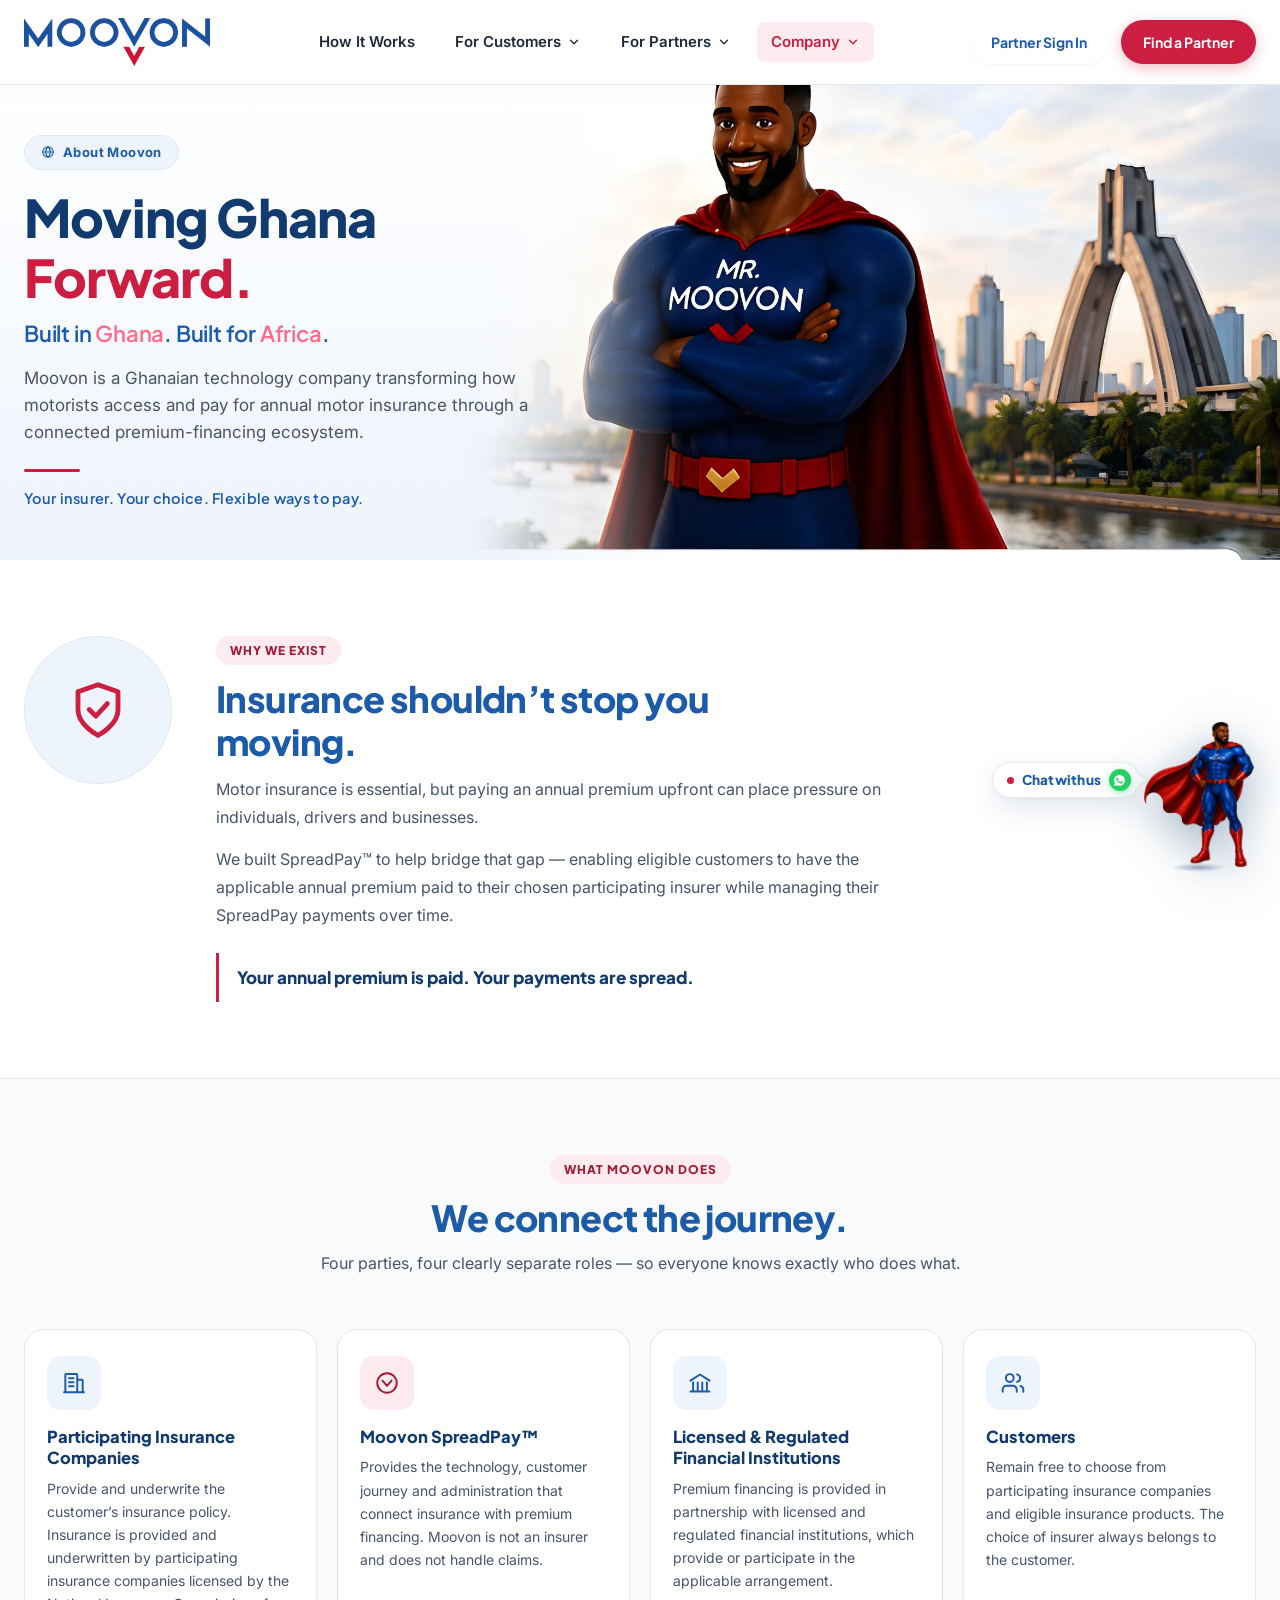
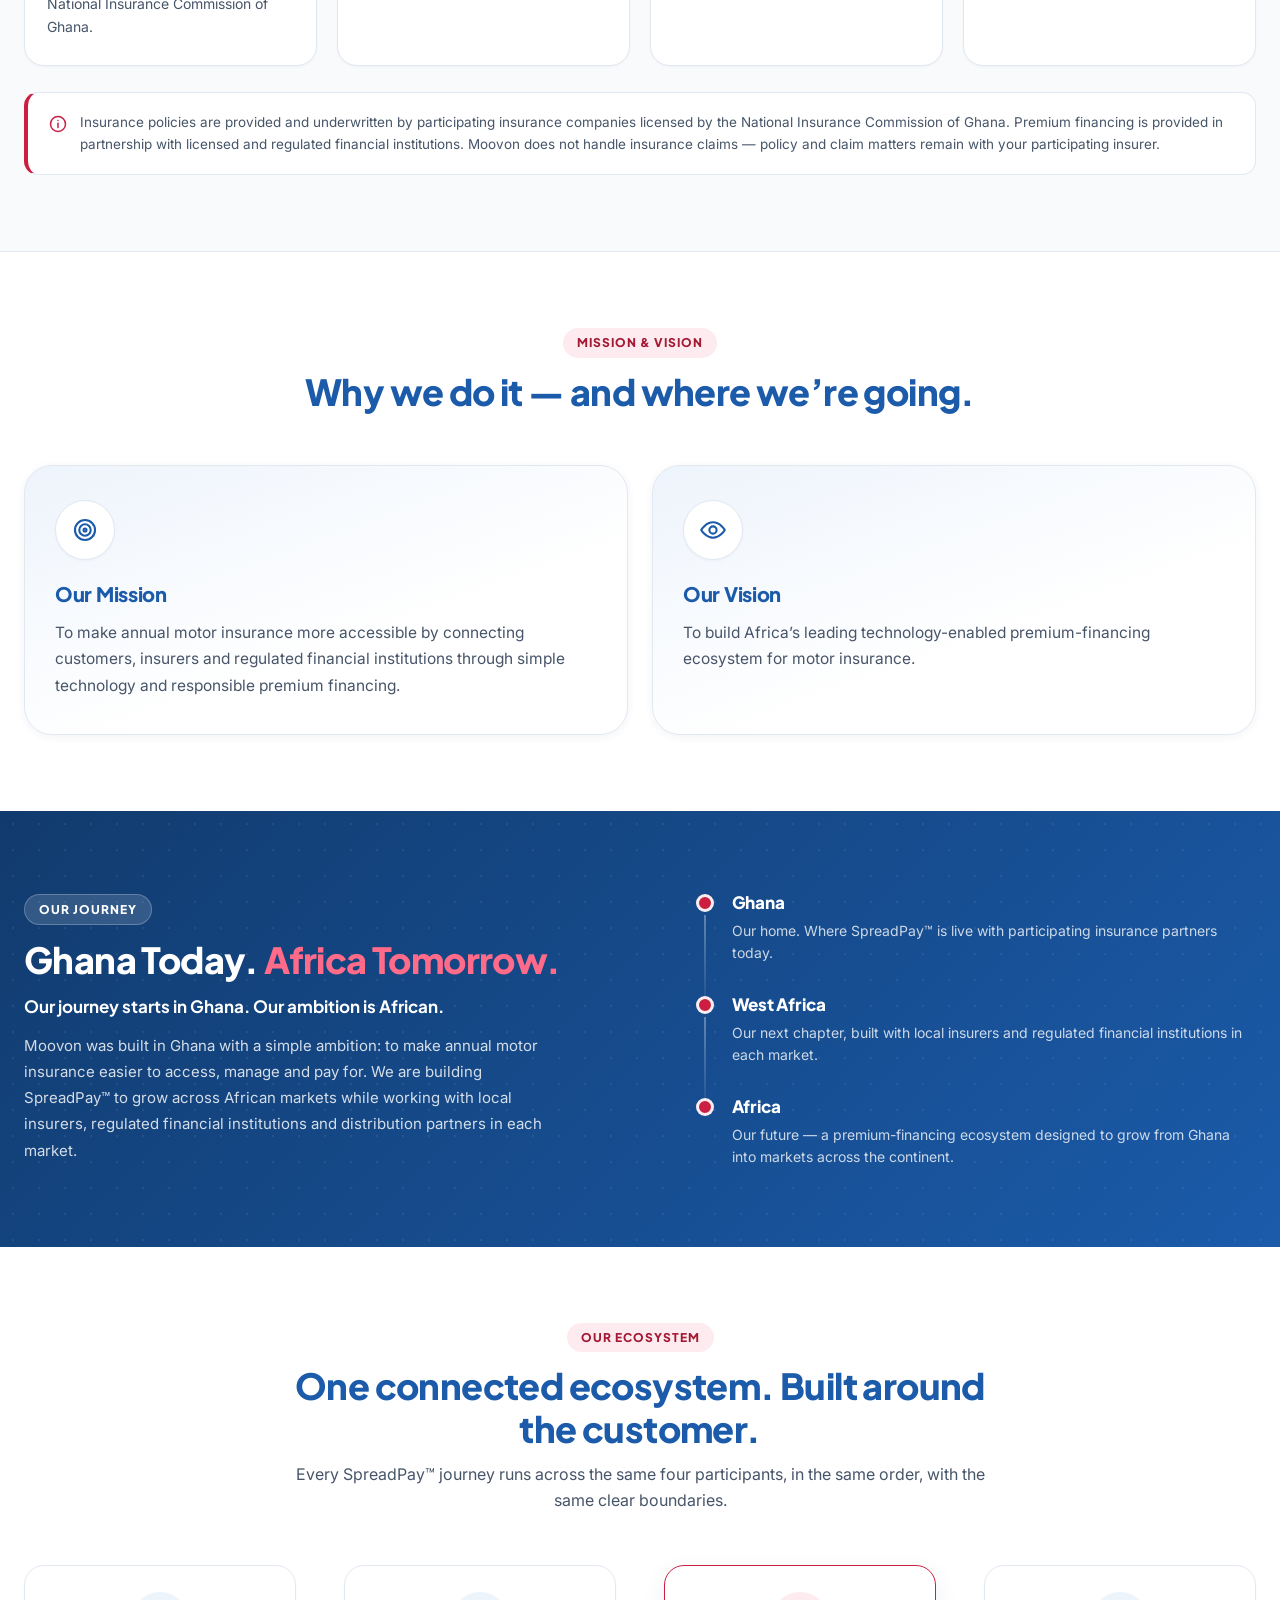
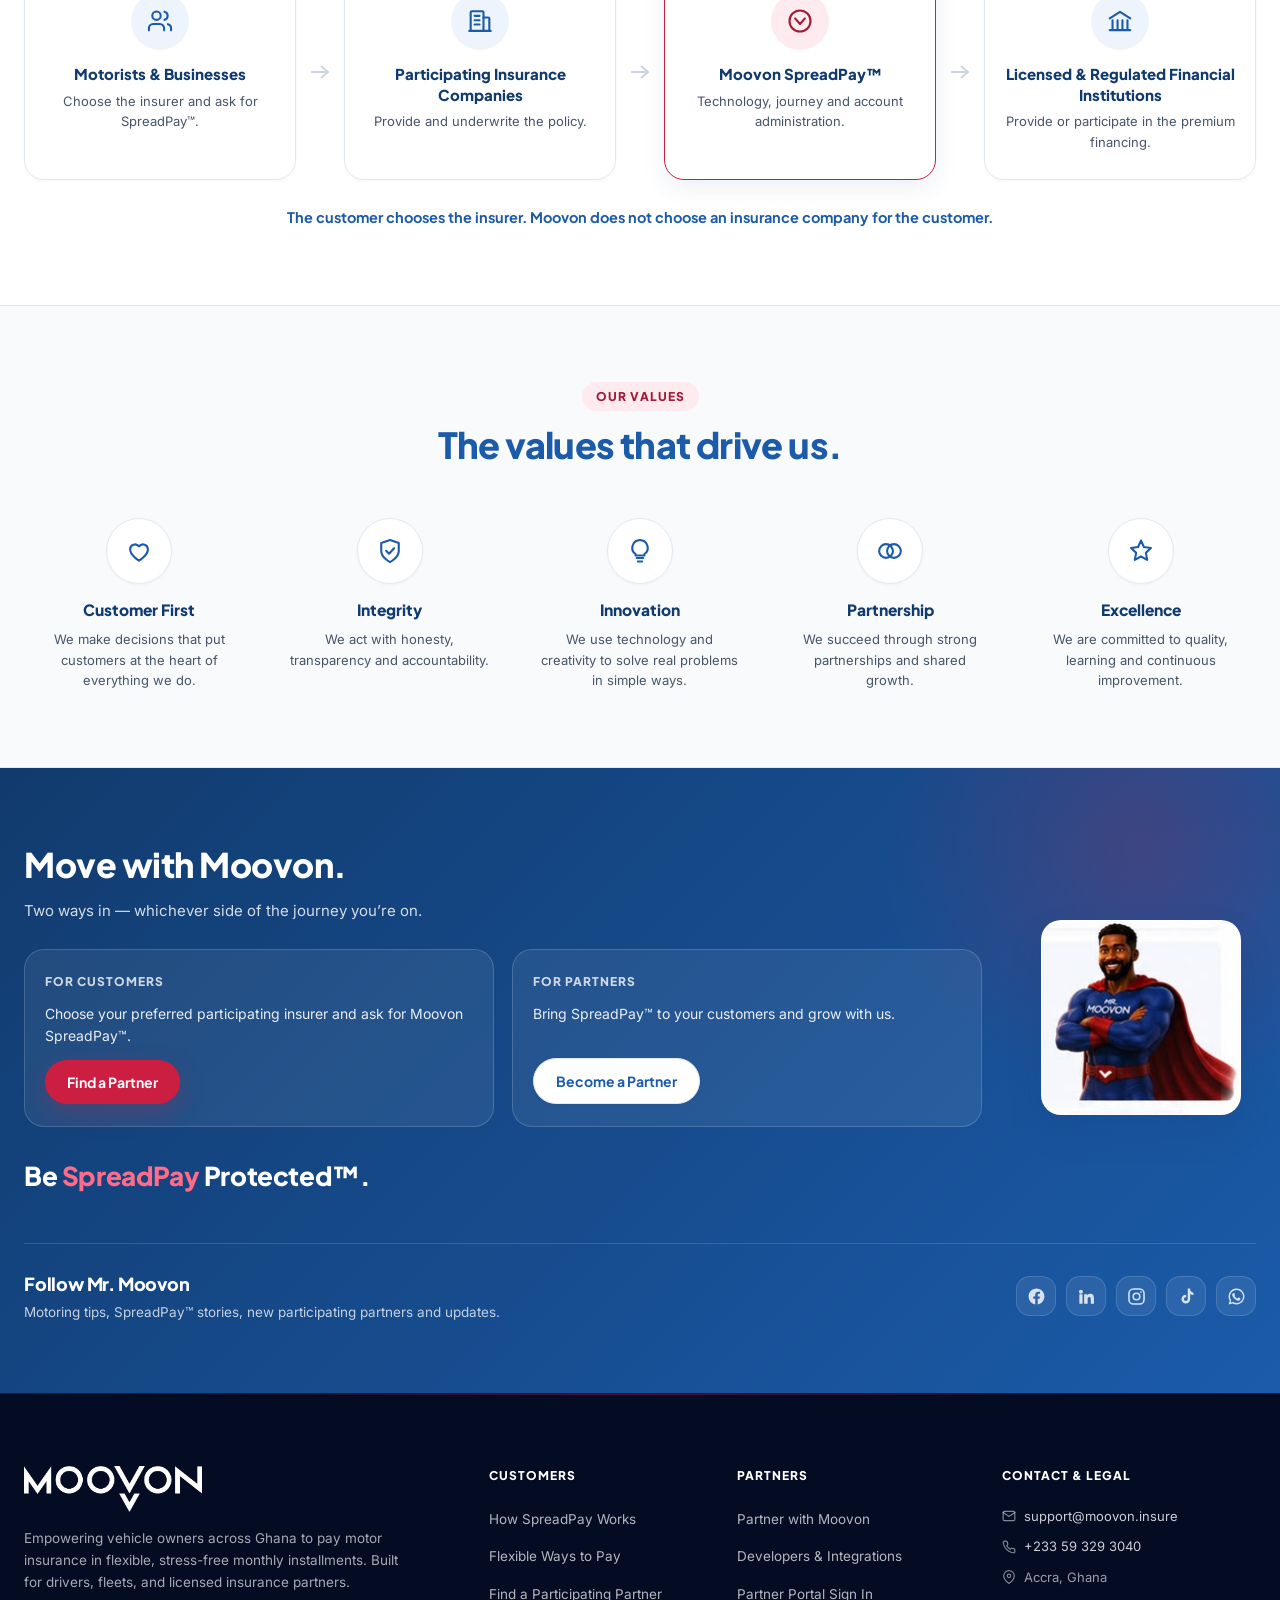
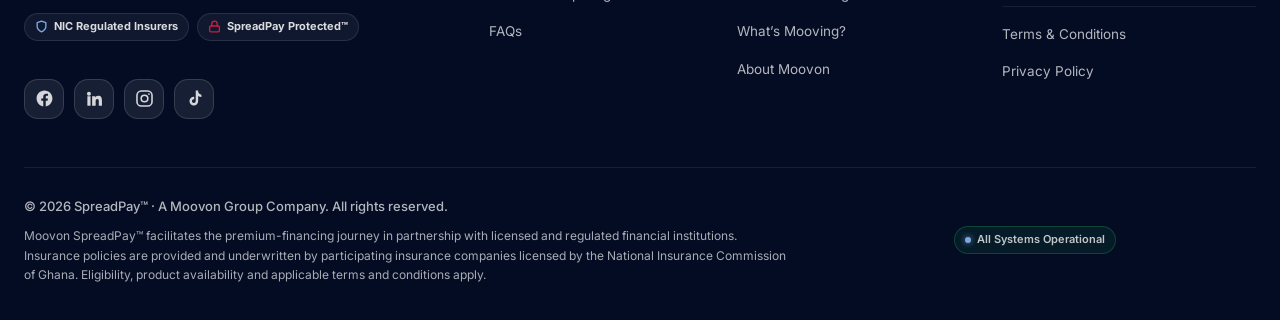
==== commit f7fcb8e9: "feat(hero): give every page the pack's scene hero, homepage-style Applies the homepage hero pipeline" ====
--- a/about.html
+++ b/about.html
@@ -7,16 +7,21 @@
   <meta name="description" content="Moovon is a Ghanaian technology company transforming how motorists access and pay for annual motor insurance through a connected premium-financing ecosystem.">
   <!-- Open Graph / Social Previews -->
   <meta property="og:type" content="website">
+  <meta property="og:url" content="https://moovon.insure/about">
+  <meta property="og:site_name" content="Moovon SpreadPay">
+  <meta property="og:locale" content="en_GH">
   <meta property="og:title" content="About Moovon - MOOVON SpreadPay™">
   <meta property="og:description" content="Moovon is a Ghanaian technology company transforming how motorists access and pay for annual motor insurance through a connected premium-financing ecosystem.">
-  <meta property="og:image" content="assets/graphics/social_banner_exact.png">
+  <meta property="og:image" content="https://moovon.insure/assets/graphics/social_banner_exact.png">
   <meta name="twitter:card" content="summary_large_image">
+  <meta name="twitter:image" content="https://moovon.insure/assets/graphics/social_banner_exact.png">
   
   <!-- Fonts & Stylesheet -->
   <link rel="preconnect" href="https://fonts.googleapis.com">
   <link rel="preconnect" href="https://fonts.gstatic.com" crossorigin>
   <link href="https://fonts.googleapis.com/css2?family=Inter:wght@400;500;600;700&family=Plus+Jakarta+Sans:wght@700;800;900&display=swap" rel="stylesheet">
   <link rel="icon" type="image/png" href="assets/brand/icon-trans.png">
+  <link rel="canonical" href="https://moovon.insure/about">
   <link rel="stylesheet" href="styles.css?v=2.5">
 </head>
 <body>
@@ -94,7 +99,7 @@
                   <div class="dropdown-desc">Secure partner APIs</div>
                 </div>
               </a>
-              <a href="/for-partners#portal" class="dropdown-item">
+              <a href="https://console.moovon.insure/login" title="Sign in securely at console.moovon.insure" class="dropdown-item">
                 <div class="dropdown-icon-box">
                   <svg width="18" height="18" viewBox="0 0 24 24" fill="none" stroke="currentColor" stroke-width="2" stroke-linecap="round" stroke-linejoin="round" aria-hidden="true" focusable="false"><rect x="3" y="11" width="18" height="11" rx="2" ry="2"/><path d="M7 11V7a5 5 0 0 1 10 0v4"/></svg>
                 </div>
@@ -144,7 +149,7 @@
       </nav>
 
       <div class="nav-actions">
-        <a href="/for-partners#portal" class="btn btn-signin">Partner Sign In</a>
+        <a href="https://console.moovon.insure/login" title="Sign in securely at console.moovon.insure" class="btn btn-signin">Partner Sign In</a>
         <button onclick="openPartnerModal()" class="btn btn-find-partner">Find a Partner</button>
       </div>
 
@@ -159,9 +164,13 @@
   <!-- ==========================================================================
        Page Hero — Moving Ghana Forward
        ========================================================================== -->
-  <section class="page-hero about-hero">
-    <div class="container about-hero-grid">
-      <div class="about-hero-copy">
+  <section class="page-hero scene-hero about-hero">
+    <div class="scene-hero-figure">
+      <img src="assets/graphics/hero/about.webp" width="1500" height="1105" fetchpriority="high"
+           alt="Mr. Moovon standing with arms crossed in front of the Accra skyline and the Independence Arch.">
+    </div>
+    <div class="container">
+      <div class="scene-hero-copy about-hero-copy">
         <div class="page-hero-badge">
           <svg width="14" height="14" viewBox="0 0 24 24" fill="none" stroke="currentColor" stroke-width="2" stroke-linecap="round" stroke-linejoin="round" aria-hidden="true" focusable="false">
             <circle cx="12" cy="12" r="9"/><path d="M3 12h18"/><path d="M12 3c2.6 2.5 4 5.6 4 9s-1.4 6.5-4 9c-2.6-2.5-4-5.6-4-9s1.4-6.5 4-9Z"/>
@@ -172,11 +181,6 @@
         <p class="about-hero-lead">Built in <em>Ghana</em>. Built for <em>Africa</em>.</p>
         <p class="page-hero-subtitle about-hero-subtitle">Moovon is a Ghanaian technology company transforming how motorists access and pay for annual motor insurance through a connected premium-financing ecosystem.</p>
         <p class="about-hero-kicker">Your insurer. Your choice. Flexible ways to pay.</p>
-      </div>
-      <div class="about-hero-figure">
-        <img src="assets/graphics/mr_moovon_hero_transparent.png"
-             alt="Mr. Moovon, the Moovon SpreadPay character, standing in his navy and red suit"
-             width="1254" height="1254">
       </div>
     </div>
   </section>
@@ -621,7 +625,7 @@
         <ul class="footer-links">
           <li><a href="/for-partners">Partner with Moovon</a></li>
           <li><a href="/developers">Developers &amp; Integrations</a></li>
-          <li><a href="/for-partners#portal">Partner Portal Sign In</a></li>
+          <li><a href="https://console.moovon.insure/login" title="Sign in securely at console.moovon.insure">Partner Portal Sign In</a></li>
           <li><a href="/news">What&rsquo;s Mooving?</a></li>
           <li><a href="/about">About Moovon</a></li>
         </ul>
--- a/styles.css
+++ b/styles.css
@@ -3866,6 +3866,12 @@
   margin-top: 6px;
 }
 
+.for-partners-portal-signin {
+  align-self: flex-start;
+  gap: 9px;
+  margin: 4px 0 4px;
+}
+
 /* ==== PAGE FRAGMENTS (generated - do not hand-edit above this line) ==== */
 
 /* ---------- index ---------- */
@@ -8893,6 +8899,30 @@
   opacity: 0.92;
 }
 
+/* Real editorial artwork fills the media block; the navy gradient behind it
+   only shows while the image loads. */
+.news-media-img {
+  position: absolute;
+  inset: 0;
+  width: 100%;
+  height: 100%;
+  object-fit: cover;
+  display: block;
+}
+
+.news-featured-media,
+.news-card-media {
+  overflow: hidden;
+}
+
+/* The badge and the top scrim must sit above the artwork. */
+.news-featured-media .news-badge,
+.news-card-media .news-badge,
+.news-featured-media::after,
+.news-card-media::after {
+  z-index: 2;
+}
+
 .news-featured-body {
   min-width: 0;
   padding: 34px 36px;
@@ -9013,11 +9043,12 @@
   box-shadow: 0 4px 12px rgba(204, 30, 65, 0.35);
 }
 
+/* Solid, not translucent: over light artwork a white-on-glass badge lost all
+   contrast. */
 .news-badge-navy {
-  background: rgba(255, 255, 255, 0.16);
-  border: 1px solid rgba(255, 255, 255, 0.32);
-  backdrop-filter: blur(6px);
-  -webkit-backdrop-filter: blur(6px);
+  background: var(--primary-navy-dark);
+  border: 1px solid rgba(255, 255, 255, 0.22);
+  box-shadow: 0 4px 12px rgba(17, 59, 110, 0.4);
 }
 
 /* --------------------------------------------------------------------------
@@ -10073,3 +10104,131 @@
 }
 
 /* ==== END PAGE FRAGMENTS ==== */
+
+/* ==========================================================================
+   Scene Hero — light hero with the page's own upscaled illustration bleeding
+   in from the right and live HTML copy on the left (the homepage treatment,
+   applied per page).
+   ========================================================================== */
+.page-hero.scene-hero {
+  background: linear-gradient(180deg, #FFFFFF 0%, var(--primary-navy-soft) 100%);
+  color: var(--primary-navy-dark);
+  text-align: left;
+  padding: 0;
+  overflow: hidden;
+}
+
+.page-hero.scene-hero::before { display: none; }
+
+.page-hero.scene-hero .container {
+  position: relative;
+  z-index: 2;
+  min-height: 468px;
+  display: flex;
+  align-items: center;
+}
+
+.scene-hero-copy {
+  max-width: 560px;
+  padding: 50px 0;
+}
+
+/* The artwork is anchored to the section (not the container) so it bleeds to
+   the viewport's right edge. Its own left edge is feathered to transparent. */
+.scene-hero-figure {
+  position: absolute;
+  top: 0;
+  right: 0;
+  bottom: 0;
+  width: min(64%, 1040px);
+  z-index: 1;
+  pointer-events: none;
+}
+
+.scene-hero-figure img {
+  width: 100%;
+  height: 100%;
+  object-fit: cover;
+  object-position: left 18%;
+  display: block;
+}
+
+.page-hero.scene-hero .page-hero-title {
+  color: var(--primary-navy-dark);
+}
+
+.page-hero.scene-hero .page-hero-title span {
+  color: var(--accent-red);
+}
+
+.page-hero.scene-hero .page-hero-subtitle {
+  color: var(--text-muted);
+}
+
+/* Any per-page lead line that was white for the dark hero. */
+.page-hero.scene-hero .products-hero-lead,
+.page-hero.scene-hero .about-hero-lead,
+.page-hero.scene-hero .hiw-hero-lead {
+  color: var(--primary-navy);
+  font-weight: 600;
+}
+
+.page-hero.scene-hero .page-hero-badge {
+  background: var(--primary-navy-soft);
+  border: 1px solid var(--border-subtle);
+  color: var(--primary-navy);
+  animation: none;
+}
+
+@media (max-width: 900px) {
+  .page-hero.scene-hero .container {
+    flex-direction: column-reverse;
+    align-items: stretch;
+    min-height: 0;
+  }
+
+  /* On narrow screens the artwork becomes a banner above the copy. */
+  .scene-hero-figure {
+    position: relative;
+    width: 100%;
+    margin: 0;
+    height: 210px;
+    border-radius: var(--radius-md);
+    overflow: hidden;
+  }
+
+  .scene-hero-figure img {
+    object-position: center right;
+  }
+
+  .scene-hero-copy {
+    max-width: none;
+    padding: 26px 0 8px;
+  }
+}
+
+@media (max-width: 600px) {
+  .scene-hero-figure {
+    height: 168px;
+  }
+}
+
+/* Per-page hero copy that was white for the old dark hero must darken on the
+   light scene hero. */
+.page-hero.scene-hero .partners-hero-note,
+.page-hero.scene-hero .for-partners-hero-note,
+.page-hero.scene-hero .news-hero-strapline,
+.page-hero.scene-hero .contact-hero-note {
+  color: var(--text-muted);
+}
+
+.page-hero.scene-hero .about-hero-kicker {
+  color: var(--primary-navy);
+  font-weight: 600;
+}
+
+.page-hero.scene-hero .partners-hero-type {
+  background: var(--primary-navy-soft);
+  border: 1px solid var(--border-subtle);
+  color: var(--primary-navy);
+}
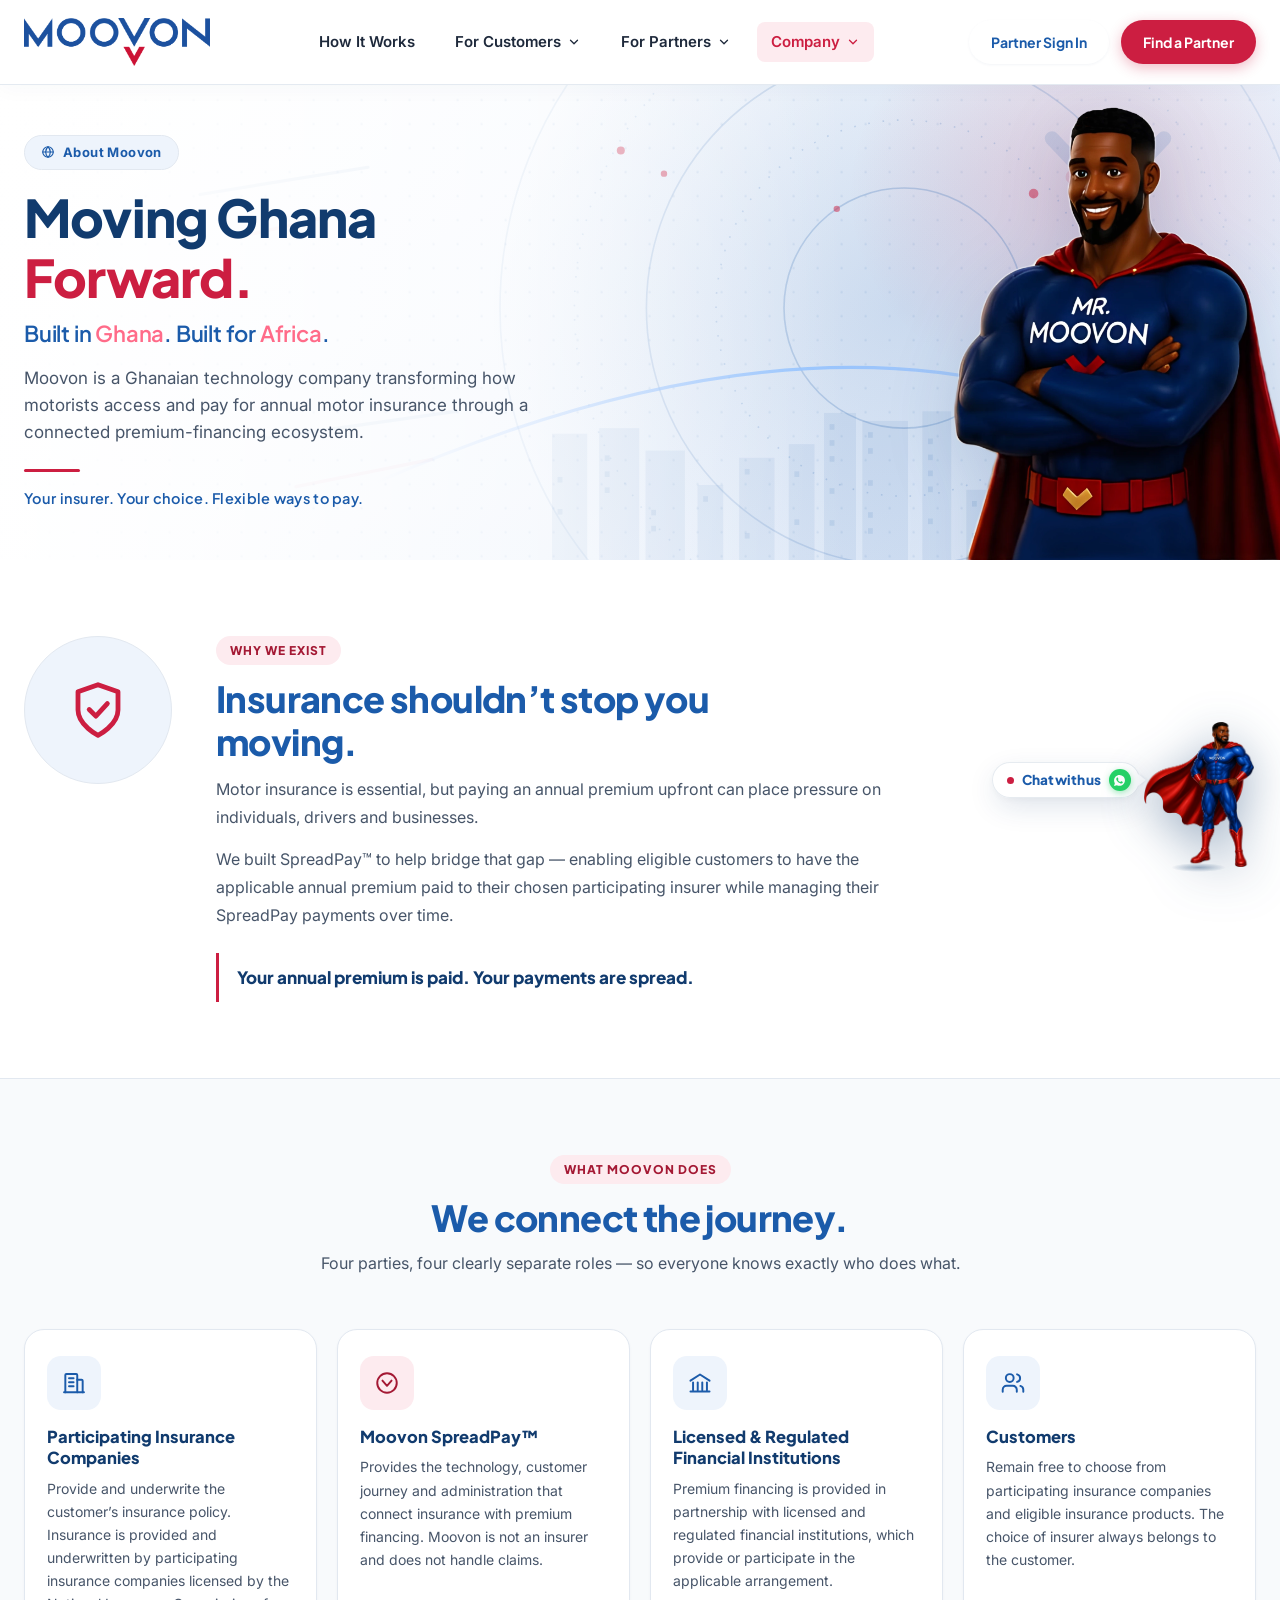
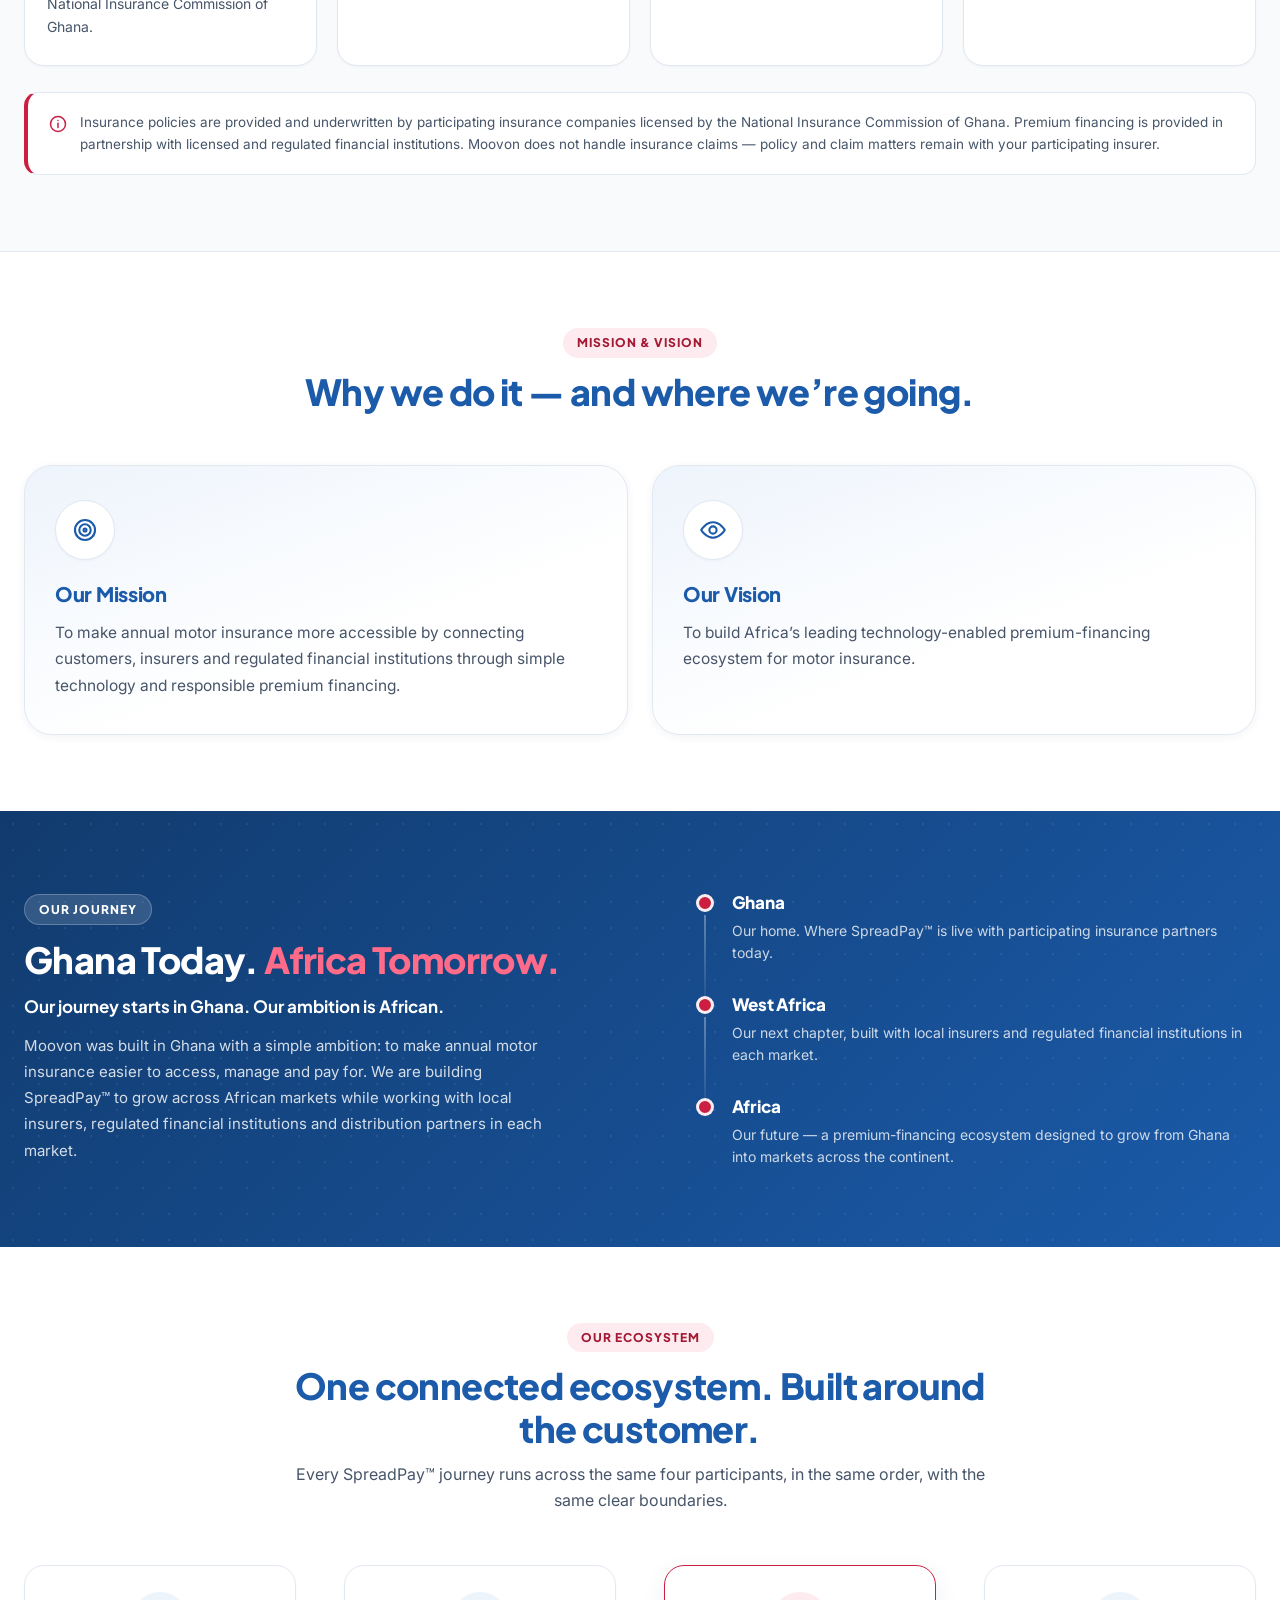
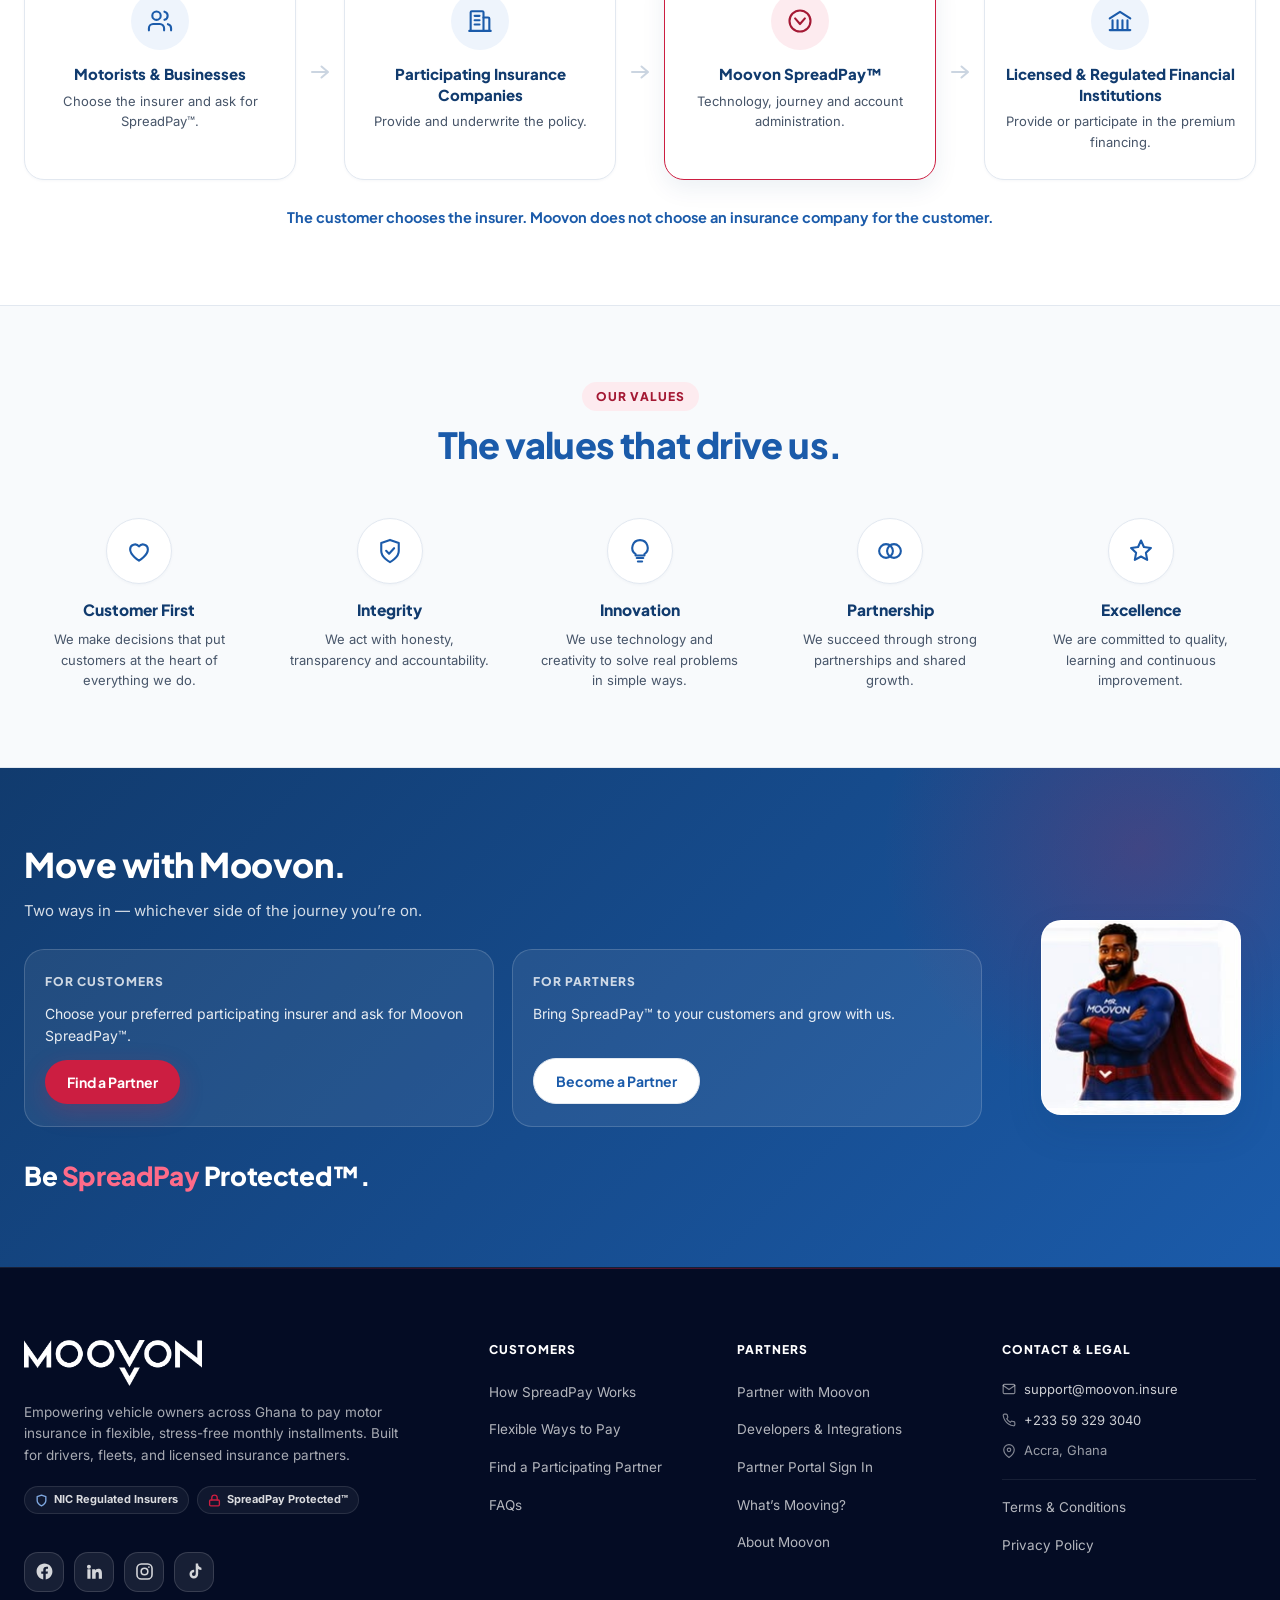
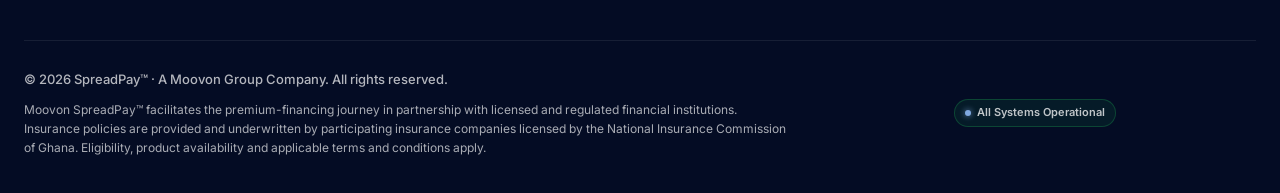
==== commit 2503dfec: "Update news page to flyer 08 design with high-res assets, remove social strips, and update terms" ====
--- a/about.html
+++ b/about.html
@@ -164,9 +164,9 @@
   <!-- ==========================================================================
        Page Hero — Moving Ghana Forward
        ========================================================================== -->
-  <section class="page-hero scene-hero about-hero">
+  <section class="page-hero scene-hero scene-hero--cutout about-hero">
     <div class="scene-hero-figure">
-      <img src="assets/graphics/hero/about.webp" width="1500" height="1105" fetchpriority="high"
+      <img src="assets/graphics/hero/about.webp" width="1200" height="1725" fetchpriority="high"
            alt="Mr. Moovon standing with arms crossed in front of the Accra skyline and the Independence Arch.">
     </div>
     <div class="container">
@@ -529,31 +529,6 @@
                width="197" height="192" loading="lazy">
         </div>
       </div>
-
-      <!-- Compact Follow Mr. Moovon strip -->
-      <section class="about-follow" aria-labelledby="follow-mr-moovon">
-        <div class="about-follow-copy">
-          <h2 class="about-follow-title" id="follow-mr-moovon">Follow Mr. Moovon</h2>
-          <p class="about-follow-sub">Motoring tips, SpreadPay&trade; stories, new participating partners and updates.</p>
-        </div>
-        <ul class="footer-social about-follow-links" aria-label="Moovon on social media">
-          <li><a href="https://web.facebook.com/profile.php?id=61592832895204" target="_blank" rel="noopener" aria-label="Moovon on Facebook (opens in a new tab)">
-            <svg viewBox="0 0 24 24" fill="currentColor" aria-hidden="true" focusable="false"><path d="M22 12.06C22 6.5 17.52 2 12 2S2 6.5 2 12.06c0 5 3.66 9.15 8.44 9.94v-7.03H7.9v-2.9h2.54V9.85c0-2.51 1.49-3.9 3.77-3.9 1.09 0 2.24.2 2.24.2v2.46h-1.26c-1.24 0-1.63.78-1.63 1.57v1.88h2.78l-.45 2.9h-2.33V22c4.78-.79 8.44-4.93 8.44-9.94z"/></svg>
-          </a></li>
-          <li><a href="https://www.linkedin.com/company/135594834" target="_blank" rel="noopener" aria-label="Moovon on LinkedIn (opens in a new tab)">
-            <svg viewBox="0 0 24 24" fill="currentColor" aria-hidden="true" focusable="false"><path d="M4.98 3.5a2.5 2.5 0 1 1 0 5 2.5 2.5 0 0 1 0-5zM3 9h4v12H3zM9 9h3.8v1.7h.05c.53-1 1.83-2.05 3.77-2.05 4.03 0 4.78 2.65 4.78 6.1V21h-4v-5.5c0-1.31-.03-3-1.83-3-1.83 0-2.11 1.43-2.11 2.9V21H9z"/></svg>
-          </a></li>
-          <li><a href="https://www.instagram.com/moovon.insure/" target="_blank" rel="noopener" aria-label="Moovon on Instagram (opens in a new tab)">
-            <svg viewBox="0 0 24 24" fill="none" stroke="currentColor" stroke-width="2" stroke-linecap="round" stroke-linejoin="round" aria-hidden="true" focusable="false"><rect x="2.5" y="2.5" width="19" height="19" rx="5.5"/><circle cx="12" cy="12" r="4.2"/><circle cx="17.6" cy="6.4" r="1.1" fill="currentColor" stroke="none"/></svg>
-          </a></li>
-          <li><a href="https://www.tiktok.com/@moovon.insure" target="_blank" rel="noopener" aria-label="Moovon on TikTok (opens in a new tab)">
-            <svg viewBox="0 0 24 24" fill="currentColor" aria-hidden="true" focusable="false"><path d="M16.6 2h-3.05v13.2a2.4 2.4 0 1 1-2.4-2.4c.16 0 .32.02.47.05v-3.1a5.6 5.6 0 0 0-.47-.02 5.5 5.5 0 1 0 5.5 5.5V8.9a7.06 7.06 0 0 0 4.1 1.32V7.13a4.05 4.05 0 0 1-2.9-1.35A4.1 4.1 0 0 1 16.6 2z"/></svg>
-          </a></li>
-          <li><a href="https://wa.me/233593293040" target="_blank" rel="noopener" aria-label="Chat with Mr. Moovon's HelpDesk on WhatsApp (opens in a new tab)">
-            <svg viewBox="0 0 24 24" fill="currentColor" aria-hidden="true" focusable="false"><path d="M12 2a10 10 0 0 0-8.6 15.1L2 22l5.1-1.3A10 10 0 1 0 12 2Zm0 18.2a8.2 8.2 0 0 1-4.2-1.2l-.3-.2-3 .8.8-2.9-.2-.3A8.2 8.2 0 1 1 12 20.2Zm4.5-6.1c-.2-.1-1.5-.7-1.7-.8-.2-.1-.4-.1-.6.1-.2.2-.6.8-.8 1-.1.2-.3.2-.5.1a6.7 6.7 0 0 1-3.4-3c-.2-.4.2-.4.6-1.2.1-.2 0-.4 0-.5l-.8-1.8c-.2-.4-.4-.4-.6-.4h-.5a1 1 0 0 0-.7.3c-.2.3-.9.9-.9 2.1s.9 2.5 1 2.7c.1.2 1.8 2.8 4.4 3.9 1.6.7 2.3.8 3.1.6.5-.1 1.5-.6 1.7-1.2.2-.6.2-1.1.2-1.2-.1-.2-.2-.2-.5-.4Z"/></svg>
-          </a></li>
-        </ul>
-      </section>
     </div>
   </section>
 
--- a/styles.css
+++ b/styles.css
@@ -4413,49 +4413,122 @@
 }
 
 /* --------------------------------------------------------------------------
-   3. Six-step journey — modifier on the shared .hiw-flow stepper.
-   styles.css lays the stepper out four-across for the homepage; the canonical
-   journey is six steps, so this modifier owns the track count at every width
-   and therefore also has to own which connectors are suppressed at each one.
+   3. Six-step journey — illustrated cards matching the flyer
    -------------------------------------------------------------------------- */
 .hiw-flow.hiw-flow-six {
-  grid-template-columns: repeat(3, 1fr);
-  gap: 46px 28px;
-}
-
-/* Last column of each row joins nothing — the next step is on the row below. */
-.hiw-flow-six .hiw-step:nth-child(3n)::after {
-  display: none;
-}
-
-@media (max-width: 1024px) {
+  display: grid;
+  grid-template-columns: repeat(6, 1fr);
+  gap: 18px;
+  list-style: none;
+  padding: 0;
+  margin: 0;
+}
+
+.hiw-step--illustrated {
+  background: var(--bg-surface);
+  border: 1px solid var(--border-subtle);
+  border-radius: var(--radius-lg);
+  padding: 22px 14px 18px;
+  display: flex;
+  flex-direction: column;
+  align-items: center;
+  text-align: center;
+  position: relative;
+  transition: var(--transition-spring);
+  box-shadow: 0 4px 16px rgba(11, 34, 101, 0.04);
+}
+
+.hiw-step--illustrated:hover {
+  transform: translateY(-5px);
+  box-shadow: 0 12px 28px rgba(11, 34, 101, 0.12);
+  border-color: rgba(11, 34, 101, 0.22);
+}
+
+.hiw-step-header {
+  position: relative;
+  width: 100%;
+  display: flex;
+  flex-direction: column;
+  align-items: center;
+  margin-bottom: 14px;
+}
+
+.hiw-step--illustrated .hiw-step-num {
+  position: absolute;
+  top: -10px;
+  left: -2px;
+  width: 28px;
+  height: 28px;
+  border-radius: 50%;
+  background: var(--primary-navy);
+  color: #FFFFFF;
+  font-family: var(--font-heading);
+  font-size: 13px;
+  font-weight: 900;
+  display: flex;
+  align-items: center;
+  justify-content: center;
+  box-shadow: 0 2px 8px rgba(11, 34, 101, 0.25);
+  z-index: 2;
+}
+
+.hiw-step-img-wrap {
+  width: 110px;
+  height: 110px;
+  border-radius: var(--radius-md);
+  background: linear-gradient(180deg, #F8FAFC 0%, #EEF2F8 100%);
+  display: flex;
+  align-items: center;
+  justify-content: center;
+  padding: 4px;
+  overflow: hidden;
+  border: 1px solid var(--border-subtle);
+}
+
+.hiw-step-img-wrap img {
+  width: 100%;
+  height: 100%;
+  object-fit: cover;
+  border-radius: var(--radius-sm);
+  display: block;
+}
+
+.hiw-step--illustrated .hiw-step-title {
+  font-family: var(--font-heading);
+  font-size: 15px;
+  font-weight: 800;
+  line-height: 1.3;
+  color: var(--primary-navy-dark);
+  margin-bottom: 8px;
+}
+
+.hiw-step--illustrated .hiw-step-desc {
+  font-size: 12px;
+  line-height: 1.5;
+  color: var(--text-muted);
+  margin: 0;
+}
+
+@media (max-width: 1200px) {
+  .hiw-flow.hiw-flow-six {
+    grid-template-columns: repeat(3, 1fr);
+    gap: 22px;
+  }
+}
+
+@media (max-width: 768px) {
   .hiw-flow.hiw-flow-six {
     grid-template-columns: repeat(2, 1fr);
-    gap: 40px 24px;
-  }
-
-  .hiw-flow-six .hiw-step:nth-child(3n)::after {
-    display: block;
-  }
-
-  .hiw-flow-six .hiw-step:nth-child(2n)::after {
-    display: none;
-  }
-}
-
-/* Stacked: styles.css turns the connector vertical here, so every step that
-   has one shows it again. */
-@media (max-width: 700px) {
+    gap: 18px;
+  }
+}
+
+@media (max-width: 500px) {
   .hiw-flow.hiw-flow-six {
     grid-template-columns: 1fr;
-    gap: 34px;
-    max-width: 340px;
+    gap: 18px;
+    max-width: 320px;
     margin: 0 auto;
-  }
-
-  .hiw-flow-six .hiw-step:nth-child(2n)::after,
-  .hiw-flow-six .hiw-step:nth-child(3n)::after {
-    display: block;
   }
 }
 
@@ -4924,6 +4997,10 @@
   margin: 0 auto 12px;
 }
 
+.page-hero-title .hero-highlight-red {
+  color: var(--accent-red);
+}
+
 /* Inherits .cta-buttons-group (flex row; stacks full-width under 820px). */
 .products-hero-actions {
   justify-content: center;
@@ -5217,11 +5294,47 @@
   color: var(--primary-navy);
 }
 
-.products-account-img {
+/* My SpreadPay Phone Showcase inside support section */
+.products-myspreadpay-card {
+  display: flex;
+  flex-direction: row;
+  align-items: center;
+  gap: 22px;
+}
+
+.products-myspreadpay-phone {
+  width: 110px;
+  flex-shrink: 0;
+  display: flex;
+  align-items: center;
+  justify-content: center;
+}
+
+.products-myspreadpay-phone img {
   width: 100%;
-  max-width: 186px;
+  max-width: 110px;
   height: auto;
-  margin: 22px auto 0;
+  object-fit: contain;
+  filter: drop-shadow(0 8px 18px rgba(11, 34, 101, 0.16));
+}
+
+.products-myspreadpay-info {
+  flex: 1;
+  min-width: 0;
+}
+
+@media (max-width: 680px) {
+  .products-myspreadpay-card {
+    flex-direction: column;
+    text-align: center;
+  }
+  .products-myspreadpay-phone {
+    width: 130px;
+    margin: 0 auto 14px;
+  }
+  .products-myspreadpay-info .products-check-list {
+    text-align: left;
+  }
 }
 
 /* --------------------------------------------------------------------------
@@ -6017,7 +6130,68 @@
 }
 
 /* --------------------------------------------------------------------------
-   2. Shared card rows (proposition, who we work with, benefits)
+   2. Alternating modern subtle backgrounds for For-Partners sections
+   -------------------------------------------------------------------------- */
+.for-partners-section {
+  padding: 84px 0;
+  position: relative;
+}
+
+/* 1. The Proposition: Clean white with subtle highlight */
+.for-partners-proposition-section {
+  background: #FFFFFF;
+  border-bottom: 1px solid var(--border-subtle);
+}
+
+/* 2. Who We Work With: Modern soft blue-slate tint with subtle micro-dots */
+.for-partners-types-section {
+  background: linear-gradient(180deg, #F3F7FD 0%, #EBF2FA 100%);
+  background-image: 
+    radial-gradient(circle at 15% 20%, rgba(27, 91, 170, 0.05) 0%, transparent 40%),
+    radial-gradient(circle at 85% 80%, rgba(204, 30, 65, 0.03) 0%, transparent 40%),
+    radial-gradient(rgba(27, 91, 170, 0.12) 1px, transparent 1px);
+  background-size: 100% 100%, 100% 100%, 28px 28px;
+  border-bottom: 1px solid var(--border-subtle);
+}
+
+.for-partners-types-section .for-partners-card {
+  background: #FFFFFF;
+  box-shadow: 0 4px 20px rgba(11, 34, 101, 0.06);
+  border-color: rgba(27, 91, 170, 0.14);
+}
+
+.for-partners-types-section .for-partners-eco {
+  background: #FFFFFF;
+  box-shadow: 0 6px 24px rgba(11, 34, 101, 0.08);
+  border-color: rgba(27, 91, 170, 0.14);
+}
+
+/* 3. Partner Benefits: Crisp white with glowing top radial glow */
+.for-partners-benefits-section {
+  background: #FFFFFF;
+  background-image: radial-gradient(ellipse at 50% 0%, rgba(27, 91, 170, 0.04) 0%, transparent 60%);
+  border-bottom: 1px solid var(--border-subtle);
+}
+
+.for-partners-benefits-section .for-partners-card {
+  background: #F8FAFD;
+  border: 1px solid rgba(27, 91, 170, 0.1);
+}
+
+.for-partners-benefits-section .for-partners-card:hover {
+  background: #FFFFFF;
+  box-shadow: 0 10px 26px rgba(11, 34, 101, 0.10);
+  border-color: rgba(27, 91, 170, 0.3);
+}
+
+/* 4. How the Partnership Works: Soft cool tint */
+.for-partners-steps-section {
+  background: linear-gradient(180deg, #F8FAFD 0%, #F1F5FA 100%);
+  border-bottom: 1px solid var(--border-subtle);
+}
+
+/* --------------------------------------------------------------------------
+   3. Shared card rows (proposition, who we work with, benefits)
    -------------------------------------------------------------------------- */
 .for-partners-grid-3 {
   display: grid;
@@ -6027,6 +6201,132 @@
 
 .for-partners-grid-3 > * {
   min-width: 0;
+}
+
+/* Modernized "Who We Work With" Partner Type Cards */
+.partner-types-grid {
+  gap: 24px;
+}
+
+.partner-type-card {
+  position: relative;
+  background: #FFFFFF;
+  border-radius: 20px;
+  padding: 34px 28px;
+  border: 1px solid rgba(27, 91, 170, 0.12);
+  box-shadow: 0 8px 30px rgba(11, 34, 101, 0.05);
+  transition: all 0.3s cubic-bezier(0.16, 1, 0.3, 1);
+  display: flex;
+  flex-direction: column;
+  overflow: hidden;
+}
+
+.partner-type-card::before {
+  content: '';
+  position: absolute;
+  top: 0;
+  left: 0;
+  right: 0;
+  height: 4px;
+  background: var(--primary-navy);
+  opacity: 0;
+  transition: opacity 0.3s ease;
+}
+
+.partner-type-card--navy::before {
+  background: linear-gradient(90deg, #0B2265 0%, #1B5BAA 100%);
+}
+
+.partner-type-card--red::before {
+  background: linear-gradient(90deg, #CC1E41 0%, #E8335A 100%);
+}
+
+.partner-type-card--blue::before {
+  background: linear-gradient(90deg, #1B5BAA 0%, #3B82F6 100%);
+}
+
+.partner-type-card:hover {
+  transform: translateY(-6px);
+  box-shadow: 0 18px 42px rgba(11, 34, 101, 0.11);
+  border-color: rgba(27, 91, 170, 0.28);
+}
+
+.partner-type-card:hover::before {
+  opacity: 1;
+}
+
+.partner-type-header {
+  display: flex;
+  align-items: center;
+  justify-content: space-between;
+  margin-bottom: 22px;
+}
+
+.partner-type-badge {
+  display: inline-flex;
+  align-items: center;
+  justify-content: center;
+  width: 58px;
+  height: 58px;
+  border-radius: 16px;
+  color: #FFFFFF;
+  box-shadow: 0 6px 16px rgba(11, 34, 101, 0.18);
+  transition: transform 0.3s ease;
+}
+
+.partner-type-card:hover .partner-type-badge {
+  transform: scale(1.06);
+}
+
+.partner-type-badge svg {
+  width: 28px;
+  height: 28px;
+}
+
+.partner-type-badge--navy {
+  background: linear-gradient(135deg, #0B2265 0%, #1B5BAA 100%);
+}
+
+.partner-type-badge--red {
+  background: linear-gradient(135deg, #CC1E41 0%, #F04468 100%);
+  box-shadow: 0 6px 16px rgba(204, 30, 65, 0.25);
+}
+
+.partner-type-badge--blue {
+  background: linear-gradient(135deg, #1B5BAA 0%, #2563EB 100%);
+}
+
+.partner-type-pill {
+  font-family: var(--font-heading);
+  font-size: 11.5px;
+  font-weight: 700;
+  text-transform: uppercase;
+  letter-spacing: 0.6px;
+  padding: 5px 12px;
+  border-radius: 100px;
+  background: rgba(11, 34, 101, 0.05);
+  color: var(--primary-navy);
+}
+
+.partner-type-card--red .partner-type-pill {
+  background: rgba(204, 30, 65, 0.08);
+  color: var(--accent-red);
+}
+
+.partner-type-title {
+  font-family: var(--font-heading);
+  font-size: 18.5px;
+  font-weight: 800;
+  line-height: 1.35;
+  color: var(--primary-navy);
+  margin-bottom: 12px;
+}
+
+.partner-type-desc {
+  font-size: 14px;
+  line-height: 1.65;
+  color: var(--text-muted);
+  margin: 0;
 }
 
 .for-partners-card {
@@ -6180,16 +6480,32 @@
   text-align: center;
 }
 
-/* --------------------------------------------------------------------------
-   4. How the partnership works — reuses the .hiw-flow stepper
-   -------------------------------------------------------------------------- */
+.for-partners-steps .hiw-flow {
+  grid-template-columns: repeat(5, minmax(0, 1fr));
+  gap: 16px;
+}
+
+@media (max-width: 1024px) {
+  .for-partners-steps .hiw-flow {
+    grid-template-columns: repeat(3, minmax(0, 1fr));
+    gap: 24px;
+  }
+}
+
+@media (max-width: 640px) {
+  .for-partners-steps .hiw-flow {
+    grid-template-columns: 1fr;
+    gap: 28px;
+  }
+}
+
 .for-partners-steps .hiw-step-icon svg {
   width: 38px;
   height: 38px;
 }
 
 .for-partners-steps .hiw-step-desc {
-  max-width: 30ch;
+  max-width: 28ch;
 }
 
 /* Product capability (tier names only — no rates, fees or parameters, R5/R6) */
@@ -6649,6 +6965,42 @@
    1. Assurance strip — white card lifted over the foot of the hero.
    Carries the R1 / R3 / R4 statements plus the HelpDesk route.
    -------------------------------------------------------------------------- */
+.faq-hero-search-box {
+  position: relative;
+  max-width: 440px;
+  margin-top: 24px;
+}
+
+.faq-hero-search-box .faqs-search-icon {
+  position: absolute;
+  left: 16px;
+  top: 50%;
+  transform: translateY(-50%);
+  width: 18px;
+  height: 18px;
+  color: var(--primary-navy);
+  pointer-events: none;
+}
+
+.faq-hero-search-box .faq-hero-input {
+  width: 100%;
+  padding-left: 46px;
+  padding-right: 18px;
+  height: 50px;
+  border-radius: 14px;
+  border: 1.5px solid var(--border-medium);
+  background: #FFFFFF;
+  font-size: 15px;
+  box-shadow: 0 4px 16px rgba(11, 34, 101, 0.06);
+  transition: all 0.25s ease;
+}
+
+.faq-hero-search-box .faq-hero-input:focus {
+  border-color: var(--primary-navy);
+  box-shadow: 0 0 0 3px rgba(27, 91, 170, 0.18);
+  outline: none;
+}
+
 .faqs-assure-section {
   position: relative;
   z-index: 2;
@@ -9497,88 +9849,353 @@
 }
 
 /* --------------------------------------------------------------------------
-   Follow Mr. Moovon (compact social strip — R10)
-   Reuses the shared .footer-social icon buttons on a navy surface.
+   Flyer 08 - What's Mooving News Styles
    -------------------------------------------------------------------------- */
-.news-follow-section {
-  background: var(--bg-page);
-  padding-top: 0;
-}
-
-.news-follow {
-  display: flex;
-  flex-wrap: wrap;
-  align-items: center;
-  gap: 20px 26px;
-  padding: 24px 30px;
+.news-featured-card-wrapper {
+  margin-bottom: 10px;
+}
+
+.news-featured-3col {
+  display: grid;
+  grid-template-columns: 340px minmax(0, 1fr) 220px;
+  gap: 0;
+  background: #FFFFFF;
+  border: 1px solid var(--border-subtle);
   border-radius: var(--radius-xl);
-  background: linear-gradient(135deg, var(--primary-navy-dark) 0%, var(--primary-navy) 100%);
-  box-shadow: var(--shadow-md);
+  box-shadow: 0 4px 20px rgba(11, 34, 101, 0.06);
+  overflow: hidden;
+  align-items: center;
+}
+
+.news-featured-media-col {
+  position: relative;
+  height: 100%;
+  min-height: 240px;
+  overflow: hidden;
+}
+
+.news-featured-media-col img {
+  width: 100%;
+  height: 100%;
+  object-fit: cover;
+  display: block;
+}
+
+.news-featured-content-col {
+  padding: 32px 36px;
+  display: flex;
+  flex-direction: column;
+  justify-content: center;
+}
+
+.news-tag-partner {
+  font-family: var(--font-heading);
+  font-size: 11.5px;
+  font-weight: 800;
+  text-transform: uppercase;
+  letter-spacing: 0.8px;
+  color: var(--primary-navy);
+  margin-bottom: 8px;
+}
+
+.news-featured-title-main {
+  font-family: var(--font-heading);
+  font-size: 25px;
+  font-weight: 900;
+  color: var(--primary-navy);
+  line-height: 1.25;
+  margin-bottom: 12px;
+}
+
+.news-featured-desc {
+  font-size: 14px;
+  line-height: 1.6;
+  color: var(--text-muted);
+  margin-bottom: 22px;
+}
+
+.news-featured-btn {
+  align-self: flex-start;
+  display: inline-flex;
+  align-items: center;
+  gap: 8px;
+  padding: 10px 22px;
+  background: var(--primary-navy);
   color: #FFFFFF;
-}
-
-.news-follow-img {
-  flex: 0 0 auto;
-  width: 82px;
-  height: 82px;
+  font-family: var(--font-heading);
+  font-size: 13.5px;
+  font-weight: 800;
   border-radius: var(--radius-full);
+  text-decoration: none;
+  transition: var(--transition-spring);
+}
+
+.news-featured-btn:hover {
+  background: var(--accent-red);
+  transform: translateY(-2px);
+  box-shadow: 0 6px 16px rgba(204, 30, 65, 0.3);
+}
+
+.news-featured-btn svg {
+  transition: transform 0.2s ease;
+}
+
+.news-featured-btn:hover svg {
+  transform: translateX(4px);
+}
+
+.news-featured-partner-col {
+  display: flex;
+  align-items: center;
+  justify-content: center;
+  padding: 24px;
+  height: 100%;
+  background: #FFFFFF;
+}
+
+.news-featured-partner-logo {
+  max-width: 170px;
+  max-height: 130px;
+  object-fit: contain;
+}
+
+.news-carousel-dots {
+  display: flex;
+  justify-content: center;
+  align-items: center;
+  gap: 8px;
+  margin-top: 16px;
+}
+
+.news-dot {
+  width: 8px;
+  height: 8px;
+  border-radius: 50%;
+  background: #D1D5DB;
+  transition: var(--transition-smooth);
+}
+
+.news-dot.active {
+  width: 10px;
+  height: 10px;
+  background: var(--accent-red);
+}
+
+@media (max-width: 960px) {
+  .news-featured-3col {
+    grid-template-columns: 1fr;
+  }
+  .news-featured-partner-col {
+    padding: 0 36px 32px;
+    justify-content: flex-start;
+  }
+  .news-featured-content-col {
+    padding: 24px 24px 16px;
+  }
+}
+
+/* --------------------------------------------------------------------------
+   5-Card Row for Latest from Moovon & Our Partners
+   -------------------------------------------------------------------------- */
+.news-grid-5 {
+  display: grid;
+  grid-template-columns: repeat(5, 1fr);
+  gap: 16px;
+}
+
+@media (max-width: 1200px) {
+  .news-grid-5 {
+    grid-template-columns: repeat(3, 1fr);
+  }
+}
+
+@media (max-width: 768px) {
+  .news-grid-5 {
+    grid-template-columns: 1fr;
+  }
+}
+
+/* --------------------------------------------------------------------------
+   Header with Right Action Link
+   -------------------------------------------------------------------------- */
+.news-header-with-action {
+  display: flex;
+  align-items: flex-end;
+  justify-content: space-between;
+  gap: 20px;
+  margin-bottom: 24px;
+}
+
+.news-header-action-link {
+  display: inline-flex;
+  align-items: center;
+  gap: 6px;
+  font-family: var(--font-heading);
+  font-size: 13.5px;
+  font-weight: 800;
+  color: var(--primary-navy);
+  text-decoration: none;
+  white-space: nowrap;
+  transition: var(--transition-smooth);
+}
+
+.news-header-action-link:hover {
+  color: var(--accent-red);
+}
+
+.news-header-action-link svg {
+  transition: transform 0.2s ease;
+}
+
+.news-header-action-link:hover svg {
+  transform: translateX(4px);
+}
+
+/* --------------------------------------------------------------------------
+   Around the Industry — 5 Publication Cards Grid
+   -------------------------------------------------------------------------- */
+.news-industry-cards-grid {
+  display: grid;
+  grid-template-columns: repeat(5, 1fr);
+  gap: 16px;
+}
+
+.news-industry-card {
+  display: flex;
+  flex-direction: column;
+  background: #FFFFFF;
+  border: 1px solid var(--border-subtle);
+  border-radius: var(--radius-lg);
+  padding: 18px 16px;
+  box-shadow: var(--shadow-xs);
+  transition: var(--transition-spring);
+  text-decoration: none;
+}
+
+.news-industry-card:hover {
+  transform: translateY(-4px);
+  box-shadow: 0 8px 24px rgba(11, 34, 101, 0.08);
+  border-color: rgba(11, 34, 101, 0.25);
+}
+
+.news-industry-card-head {
+  display: flex;
+  align-items: center;
+  gap: 10px;
+  margin-bottom: 14px;
+}
+
+.news-pub-avatar {
+  width: 32px;
+  height: 32px;
+  border-radius: 50%;
+  display: inline-flex;
+  align-items: center;
+  justify-content: center;
+  color: #FFFFFF;
+  flex-shrink: 0;
+}
+
+.news-pub-avatar svg {
+  width: 16px;
+  height: 16px;
+}
+
+.news-pub-meta {
+  display: flex;
+  flex-direction: column;
+}
+
+.news-pub-name {
+  font-family: var(--font-heading);
+  font-size: 11px;
+  font-weight: 800;
+  color: var(--text-dark);
+  line-height: 1.2;
+}
+
+.news-pub-date {
+  font-size: 10px;
+  color: var(--text-sub);
+}
+
+.news-industry-card-title {
+  font-family: var(--font-heading);
+  font-size: 13.5px;
+  font-weight: 800;
+  color: var(--primary-navy);
+  line-height: 1.38;
+  margin-bottom: 16px;
+  flex: 1;
+}
+
+.news-industry-card-link {
+  display: inline-flex;
+  align-items: center;
+  gap: 5px;
+  font-family: var(--font-heading);
+  font-size: 12px;
+  font-weight: 800;
+  color: var(--primary-navy);
+}
+
+.news-industry-card-link svg {
+  width: 13px;
+  height: 13px;
+  transition: transform 0.2s ease;
+}
+
+.news-industry-card:hover .news-industry-card-link {
+  color: var(--accent-red);
+}
+
+.news-industry-card:hover .news-industry-card-link svg {
+  transform: translate(2px, -2px);
+}
+
+@media (max-width: 1200px) {
+  .news-industry-cards-grid {
+    grid-template-columns: repeat(3, 1fr);
+  }
+}
+
+@media (max-width: 768px) {
+  .news-industry-cards-grid {
+    grid-template-columns: 1fr;
+  }
+}
+
+/* --------------------------------------------------------------------------
+   The Latest from Mr. Moovon — 5 Video Cards Grid
+   -------------------------------------------------------------------------- */
+.news-video-grid-5 {
+  display: grid;
+  grid-template-columns: repeat(5, 1fr);
+  gap: 16px;
+}
+
+.news-video-card-thumb-img {
+  width: 100%;
+  height: 100%;
   object-fit: cover;
-  object-position: 50% 22%;
-  background: #FFFFFF;
-  border: 2px solid rgba(255, 255, 255, 0.4);
-}
-
-.news-follow-copy {
-  flex: 1 1 260px;
-  min-width: 0;
-}
-
-.news-follow-title {
-  font-family: var(--font-heading);
-  font-size: 22px;
-  font-weight: 900;
-  letter-spacing: -0.3px;
-  margin-bottom: 5px;
-}
-
-.news-follow-text {
-  font-size: 14px;
-  line-height: 1.55;
-  color: rgba(255, 255, 255, 0.82);
-}
-
-.news-follow-social {
-  margin: 0;
-  flex-wrap: wrap;
-}
-
-/* The shared focus ring is navy; on this navy panel it needs to be white */
-.news-follow :focus-visible {
-  outline-color: rgba(255, 255, 255, 0.9);
-}
-
-@media (max-width: 700px) {
-  .news-follow {
-    flex-direction: column;
-    align-items: center;
-    text-align: center;
-    padding: 26px 20px;
-  }
-
-  .news-follow-copy {
-    flex: 1 1 auto;
-  }
-
-  .news-follow-social {
-    justify-content: center;
+  display: block;
+}
+
+@media (max-width: 1200px) {
+  .news-video-grid-5 {
+    grid-template-columns: repeat(3, 1fr);
+  }
+}
+
+@media (max-width: 768px) {
+  .news-video-grid-5 {
+    grid-template-columns: 1fr;
   }
 }
 
 /* --------------------------------------------------------------------------
    Pre-footer CTA tweak (shared .cta-banner-section)
    -------------------------------------------------------------------------- */
-/* Ghost variant of .btn-signin for the navy CTA band (matches the other pages,
-   which do this with an inline style). */
 .news-cta-secondary {
   color: #FFFFFF;
   border-color: rgba(255, 255, 255, 0.3);
@@ -9663,13 +10280,13 @@
   margin-top: 22px;
   font-size: 13.5px;
   line-height: 1.55;
-  color: rgba(255, 255, 255, 0.78);
+  color: #4A5568;
 }
 
 .dev-hero-note svg {
   flex-shrink: 0;
-  margin-top: 1px;
-  opacity: 0.85;
+  margin-top: 2px;
+  color: var(--primary-navy);
 }
 
 .dev-hero-art {
@@ -9699,316 +10316,305 @@
 }
 
 /* --------------------------------------------------------------------------
-   "What you can build with" — capability grid
+   "What you can build with" — capability grid (6 items matching flyer)
    -------------------------------------------------------------------------- */
-.dev-cap-grid {
+.dev-title-accent {
+  width: 44px;
+  height: 3px;
+  background: var(--accent-red);
+  margin: 10px auto 0;
+  border-radius: 2px;
+}
+
+.dev-capabilities-section {
+  background: #FFFFFF;
+  padding: 80px 0 60px;
+}
+
+.dev-cap-grid-6 {
+  display: grid;
+  grid-template-columns: repeat(6, minmax(0, 1fr));
+  gap: 16px;
+  margin-top: 36px;
+}
+
+.dev-cap-grid-6 .dev-cap-card {
+  background: #FFFFFF;
+  border: 1px solid rgba(27, 91, 170, 0.12);
+  border-radius: 16px;
+  padding: 24px 16px;
+  text-align: center;
+  display: flex;
+  flex-direction: column;
+  align-items: center;
+  box-shadow: 0 4px 16px rgba(11, 34, 101, 0.04);
+  transition: all 0.3s ease;
+}
+
+.dev-cap-grid-6 .dev-cap-card:hover {
+  transform: translateY(-4px);
+  border-color: rgba(27, 91, 170, 0.3);
+  box-shadow: 0 12px 28px rgba(11, 34, 101, 0.08);
+}
+
+.dev-cap-grid-6 .dev-cap-icon {
+  width: 54px;
+  height: 54px;
+  border-radius: 50%;
+  background: #F0F4FA;
+  color: var(--primary-navy);
+  display: inline-flex;
+  align-items: center;
+  justify-content: center;
+  margin-bottom: 16px;
+  transition: all 0.3s ease;
+}
+
+.dev-cap-grid-6 .dev-cap-card:hover .dev-cap-icon {
+  background: var(--primary-navy);
+  color: #FFFFFF;
+  transform: scale(1.08);
+}
+
+.dev-cap-grid-6 .dev-cap-icon svg {
+  width: 26px;
+  height: 26px;
+}
+
+.dev-cap-grid-6 .dev-cap-title {
+  font-family: var(--font-heading);
+  font-size: 15px;
+  font-weight: 800;
+  color: var(--primary-navy);
+  margin-bottom: 8px;
+  line-height: 1.3;
+}
+
+.dev-cap-grid-6 .dev-cap-desc {
+  font-size: 12.5px;
+  line-height: 1.5;
+  color: var(--text-muted);
+  margin: 0;
+}
+
+/* --------------------------------------------------------------------------
+   Triad 3-Column Section (Secure / Who Can Integrate / How It Works)
+   -------------------------------------------------------------------------- */
+.dev-triad-section {
+  background: linear-gradient(180deg, #F5F8FD 0%, #EDF3FB 100%);
+  padding: 64px 0 84px;
+  border-top: 1px solid var(--border-subtle);
+  border-bottom: 1px solid var(--border-subtle);
+}
+
+.dev-triad-grid {
+  display: grid;
+  grid-template-columns: repeat(3, minmax(0, 1fr));
+  gap: 24px;
+  align-items: stretch;
+}
+
+.dev-triad-card {
+  border-radius: 20px;
+  padding: 34px 28px;
+  display: flex;
+  flex-direction: column;
+}
+
+.dev-triad-card--light {
+  background: #FFFFFF;
+  border: 1px solid rgba(27, 91, 170, 0.12);
+  box-shadow: 0 6px 24px rgba(11, 34, 101, 0.05);
+}
+
+.dev-triad-card--navy {
+  background: linear-gradient(150deg, #0B2265 0%, #071745 100%);
+  color: #FFFFFF;
+  box-shadow: 0 10px 32px rgba(11, 34, 101, 0.22);
+}
+
+.dev-triad-title {
+  font-family: var(--font-heading);
+  font-size: 19px;
+  font-weight: 800;
+  color: var(--primary-navy);
+  margin-bottom: 24px;
+  line-height: 1.3;
+}
+
+.dev-triad-title--white {
+  color: #FFFFFF;
+}
+
+.dev-feature-checklist {
   list-style: none;
   margin: 0;
   padding: 0;
   display: grid;
-  grid-template-columns: repeat(auto-fit, minmax(240px, 1fr));
-  gap: 20px;
-}
-
-.dev-cap-grid > * {
-  min-width: 0;
-}
-
-.dev-cap-card {
-  display: flex;
-  flex-direction: column;
-  background: var(--bg-surface);
-  border: 1px solid var(--border-subtle);
-  border-radius: var(--radius-lg);
-  padding: 26px 22px;
-  box-shadow: var(--shadow-xs);
-  transition: var(--transition-smooth);
-}
-
-.dev-cap-card:hover {
-  transform: translateY(-4px);
-  box-shadow: var(--shadow-md);
-  border-color: rgba(27, 91, 170, 0.28);
-}
-
-.dev-cap-icon {
+  gap: 16px;
+}
+
+.dev-feature-checklist li {
+  display: flex;
+  align-items: flex-start;
+  gap: 12px;
+  font-size: 13.5px;
+  line-height: 1.5;
+  color: var(--text-muted);
+}
+
+.dev-check-badge {
+  flex-shrink: 0;
+  width: 22px;
+  height: 22px;
+  border-radius: 50%;
+  background: rgba(27, 91, 170, 0.1);
+  color: var(--primary-navy);
   display: inline-flex;
   align-items: center;
   justify-content: center;
-  width: 52px;
-  height: 52px;
-  margin-bottom: 18px;
-  border-radius: var(--radius-md);
-  background: var(--primary-navy-soft);
-  color: var(--primary-navy);
-  transition: var(--transition-smooth);
-}
-
-.dev-cap-icon svg {
-  width: 26px;
-  height: 26px;
-}
-
-.dev-cap-card:hover .dev-cap-icon {
-  background: var(--primary-navy);
-  color: #FFFFFF;
-}
-
-.dev-cap-title {
-  font-family: var(--font-heading);
-  font-size: 17px;
-  font-weight: 800;
-  letter-spacing: -0.2px;
-  color: var(--primary-navy-dark);
-  margin-bottom: 9px;
-}
-
-.dev-cap-desc {
-  font-size: 14px;
-  line-height: 1.6;
-  color: var(--text-muted);
-  margin: 0;
-}
-
-.dev-note-wrap {
-  max-width: 940px;
-  margin: 34px auto 0;
-}
-
-/* --------------------------------------------------------------------------
-   "Who can integrate"
-   -------------------------------------------------------------------------- */
-.dev-who-grid {
+  margin-top: 1px;
+}
+
+.dev-check-badge svg {
+  width: 13px;
+  height: 13px;
+}
+
+.dev-integrate-list {
   list-style: none;
   margin: 0;
   padding: 0;
   display: grid;
-  grid-template-columns: repeat(auto-fit, minmax(250px, 1fr));
   gap: 18px;
 }
 
-.dev-who-grid > * {
-  min-width: 0;
-}
-
-.dev-who-card {
-  display: flex;
-  align-items: flex-start;
-  gap: 16px;
-  background: var(--bg-surface);
-  border: 1px solid var(--border-subtle);
-  border-radius: var(--radius-lg);
-  padding: 22px 20px;
-  box-shadow: var(--shadow-xs);
-}
-
-.dev-who-icon {
+.dev-integrate-list li {
+  display: flex;
+  align-items: center;
+  gap: 14px;
+}
+
+.dev-integrate-icon {
   flex-shrink: 0;
-  display: inline-flex;
-  align-items: center;
-  justify-content: center;
   width: 44px;
   height: 44px;
-  border-radius: var(--radius-md);
-  background: var(--accent-red-soft);
-  color: var(--accent-red);
-}
-
-.dev-who-icon svg {
+  border-radius: 12px;
+  background: #F0F4FA;
+  color: var(--primary-navy);
+  display: inline-flex;
+  align-items: center;
+  justify-content: center;
+}
+
+.dev-integrate-icon svg {
   width: 22px;
   height: 22px;
 }
 
-.dev-who-body {
-  min-width: 0;
-}
-
-.dev-who-title {
-  font-family: var(--font-heading);
-  font-size: 15.5px;
-  font-weight: 800;
-  color: var(--primary-navy-dark);
-  margin-bottom: 6px;
-}
-
-.dev-who-desc {
-  font-size: 13.5px;
-  line-height: 1.6;
-  color: var(--text-muted);
+.dev-integrate-name {
+  font-family: var(--font-heading);
+  font-size: 14.5px;
+  font-weight: 700;
+  color: var(--primary-navy);
+}
+
+.dev-how-steps {
+  list-style: none;
   margin: 0;
-}
-
-/* --------------------------------------------------------------------------
-   Secure / reliable + what stays behind Developer Sign In
-   -------------------------------------------------------------------------- */
-.dev-secure-grid {
-  display: grid;
-  grid-template-columns: minmax(0, 1.15fr) minmax(0, 0.85fr);
-  gap: 32px;
-  align-items: start;
-}
-
-.dev-secure-grid > * {
-  min-width: 0;
-}
-
-.dev-subhead {
-  font-family: var(--font-heading);
-  font-size: 18px;
-  font-weight: 800;
-  color: var(--primary-navy);
-  margin-bottom: 18px;
-}
-
-.dev-check-list {
-  list-style: none;
-  margin: 0 0 26px;
   padding: 0;
   display: grid;
+  gap: 20px;
+}
+
+.dev-how-steps li {
+  display: flex;
+  align-items: flex-start;
   gap: 14px;
 }
 
-.dev-check-item {
-  display: flex;
-  align-items: flex-start;
-  gap: 12px;
+.dev-how-num {
+  flex-shrink: 0;
+  width: 28px;
+  height: 28px;
+  border-radius: 50%;
+  background: #FFFFFF;
+  color: var(--primary-navy);
+  font-family: var(--font-heading);
+  font-size: 13px;
+  font-weight: 800;
+  display: inline-flex;
+  align-items: center;
+  justify-content: center;
+  box-shadow: 0 2px 8px rgba(0, 0, 0, 0.2);
+}
+
+.dev-how-text {
+  font-size: 14px;
+  line-height: 1.5;
+  color: rgba(255, 255, 255, 0.9);
+  padding-top: 3px;
+}
+
+/* --------------------------------------------------------------------------
+   Pre-footer CTA banner
+   -------------------------------------------------------------------------- */
+.dev-footer-cta {
+  background: #0B2265;
+  padding: 44px 0;
+}
+
+.dev-cta-inner {
+  display: flex;
+  align-items: center;
+  justify-content: space-between;
+  gap: 32px;
+  flex-wrap: wrap;
+}
+
+.dev-cta-left {
+  display: flex;
+  align-items: center;
+  gap: 20px;
+}
+
+.dev-cta-shield-icon {
+  width: 60px;
+  height: 60px;
+  border-radius: 16px;
+  background: rgba(255, 255, 255, 0.1);
+  border: 1.5px solid rgba(255, 255, 255, 0.25);
+  color: #FFFFFF;
+  display: inline-flex;
+  align-items: center;
+  justify-content: center;
+  flex-shrink: 0;
+}
+
+.dev-cta-shield-icon svg {
+  width: 32px;
+  height: 32px;
+}
+
+.dev-cta-title {
+  font-family: var(--font-heading);
+  font-size: 24px;
+  font-weight: 900;
+  color: #FFFFFF;
+  margin-bottom: 4px;
+}
+
+.dev-cta-sub {
   font-size: 14.5px;
-  line-height: 1.6;
-  color: var(--text-muted);
-  min-width: 0;
-}
-
-.dev-check-item svg {
-  flex-shrink: 0;
-  width: 20px;
-  height: 20px;
-  margin-top: 1px;
-  color: var(--primary-navy);
-}
-
-/* R7 — the page shows no code at all; this states the rule in plain sight. */
-.dev-placeholder-note {
-  background: var(--accent-red-soft);
-  border: 1px dashed var(--accent-red);
-  border-radius: var(--radius-md);
-  padding: 18px 20px;
-}
-
-.dev-placeholder-tag {
-  display: inline-block;
-  margin-bottom: 10px;
-  padding: 4px 12px;
-  border-radius: var(--radius-full);
-  background: var(--accent-red);
-  color: #FFFFFF;
-  font-family: var(--font-heading);
-  font-size: 11px;
-  font-weight: 800;
-  text-transform: uppercase;
-  letter-spacing: 1px;
-}
-
-.dev-placeholder-note p {
+  color: rgba(255, 255, 255, 0.85);
   margin: 0;
-  font-size: 13.5px;
-  line-height: 1.6;
-  color: #7E1329;
-}
-
-.dev-locked-card {
-  background: linear-gradient(155deg, var(--primary-navy-dark) 0%, var(--primary-navy) 100%);
-  color: #FFFFFF;
-  border-radius: var(--radius-xl);
-  padding: 30px 28px;
-  box-shadow: var(--shadow-lg);
-}
-
-.dev-locked-icon {
-  display: inline-flex;
-  align-items: center;
-  justify-content: center;
-  width: 46px;
-  height: 46px;
-  margin-bottom: 16px;
-  border-radius: var(--radius-md);
-  background: rgba(255, 255, 255, 0.12);
-  border: 1px solid rgba(255, 255, 255, 0.22);
-  color: #FFFFFF;
-}
-
-.dev-locked-icon svg {
-  width: 24px;
-  height: 24px;
-}
-
-.dev-locked-title {
-  font-family: var(--font-heading);
-  font-size: 19px;
-  font-weight: 900;
-  letter-spacing: -0.3px;
-  margin-bottom: 8px;
-}
-
-.dev-locked-lead {
-  font-size: 13.5px;
-  line-height: 1.6;
-  color: rgba(255, 255, 255, 0.82);
-  margin-bottom: 16px;
-}
-
-.dev-locked-list {
-  list-style: none;
-  margin: 0 0 22px;
-  padding: 0;
-  display: grid;
-  gap: 9px;
-}
-
-.dev-locked-list li {
-  position: relative;
-  padding-left: 22px;
-  font-size: 13.5px;
-  line-height: 1.5;
-  color: rgba(255, 255, 255, 0.92);
-}
-
-.dev-locked-list li::before {
-  content: '';
-  position: absolute;
-  left: 0;
-  top: 0.42em;
-  width: 8px;
-  height: 8px;
-  border-radius: 50%;
-  background: var(--accent-red);
-}
-
-.dev-locked-link {
-  display: inline-flex;
-  align-items: center;
-  gap: 8px;
-  padding-bottom: 2px;
-  font-family: var(--font-heading);
-  font-size: 14px;
-  font-weight: 800;
-  color: #FFFFFF;
-  border-bottom: 1px solid rgba(255, 255, 255, 0.4);
-  transition: var(--transition-smooth);
-}
-
-.dev-locked-link svg {
-  width: 16px;
-  height: 16px;
-  transition: transform 0.25s ease;
-}
-
-.dev-locked-link:hover {
-  color: #FF6B89;
-  border-bottom-color: currentColor;
-}
-
-.dev-locked-link:hover svg {
-  transform: translateX(3px);
+}
+
+.dev-cta-actions {
+  display: flex;
+  gap: 14px;
+  align-items: center;
+  flex-wrap: wrap;
 }
 
 /* --------------------------------------------------------------------------
@@ -10232,3 +10838,36 @@
   border: 1px solid var(--border-subtle);
   color: var(--primary-navy);
 }
+
+/* Cutout scene hero: the subject is matted onto the clean brand ground,
+   contained (not cropped) and anchored to the bottom-right. */
+.scene-hero.scene-hero--cutout .scene-hero-figure {
+  width: min(52%, 780px);
+}
+
+.scene-hero.scene-hero--cutout .scene-hero-figure img {
+  object-fit: contain;
+  object-position: right bottom;
+  filter: drop-shadow(0 20px 34px rgba(17, 59, 110, 0.16));
+}
+
+.scene-hero.scene-hero--cutout {
+  background-image: url('assets/graphics/hero-bg.svg');
+  background-size: cover;
+  background-position: center right;
+  background-repeat: no-repeat;
+  background-color: #FFFFFF;
+}
+.scene-hero.scene-hero--cutout::after { content: none; }
+
+@media (max-width: 900px) {
+  .scene-hero.scene-hero--cutout .scene-hero-figure {
+    width: 100%;
+    height: 240px;
+    background: var(--primary-navy-soft);
+  }
+
+  .scene-hero.scene-hero--cutout .scene-hero-figure img {
+    object-position: center bottom;
+  }
+}
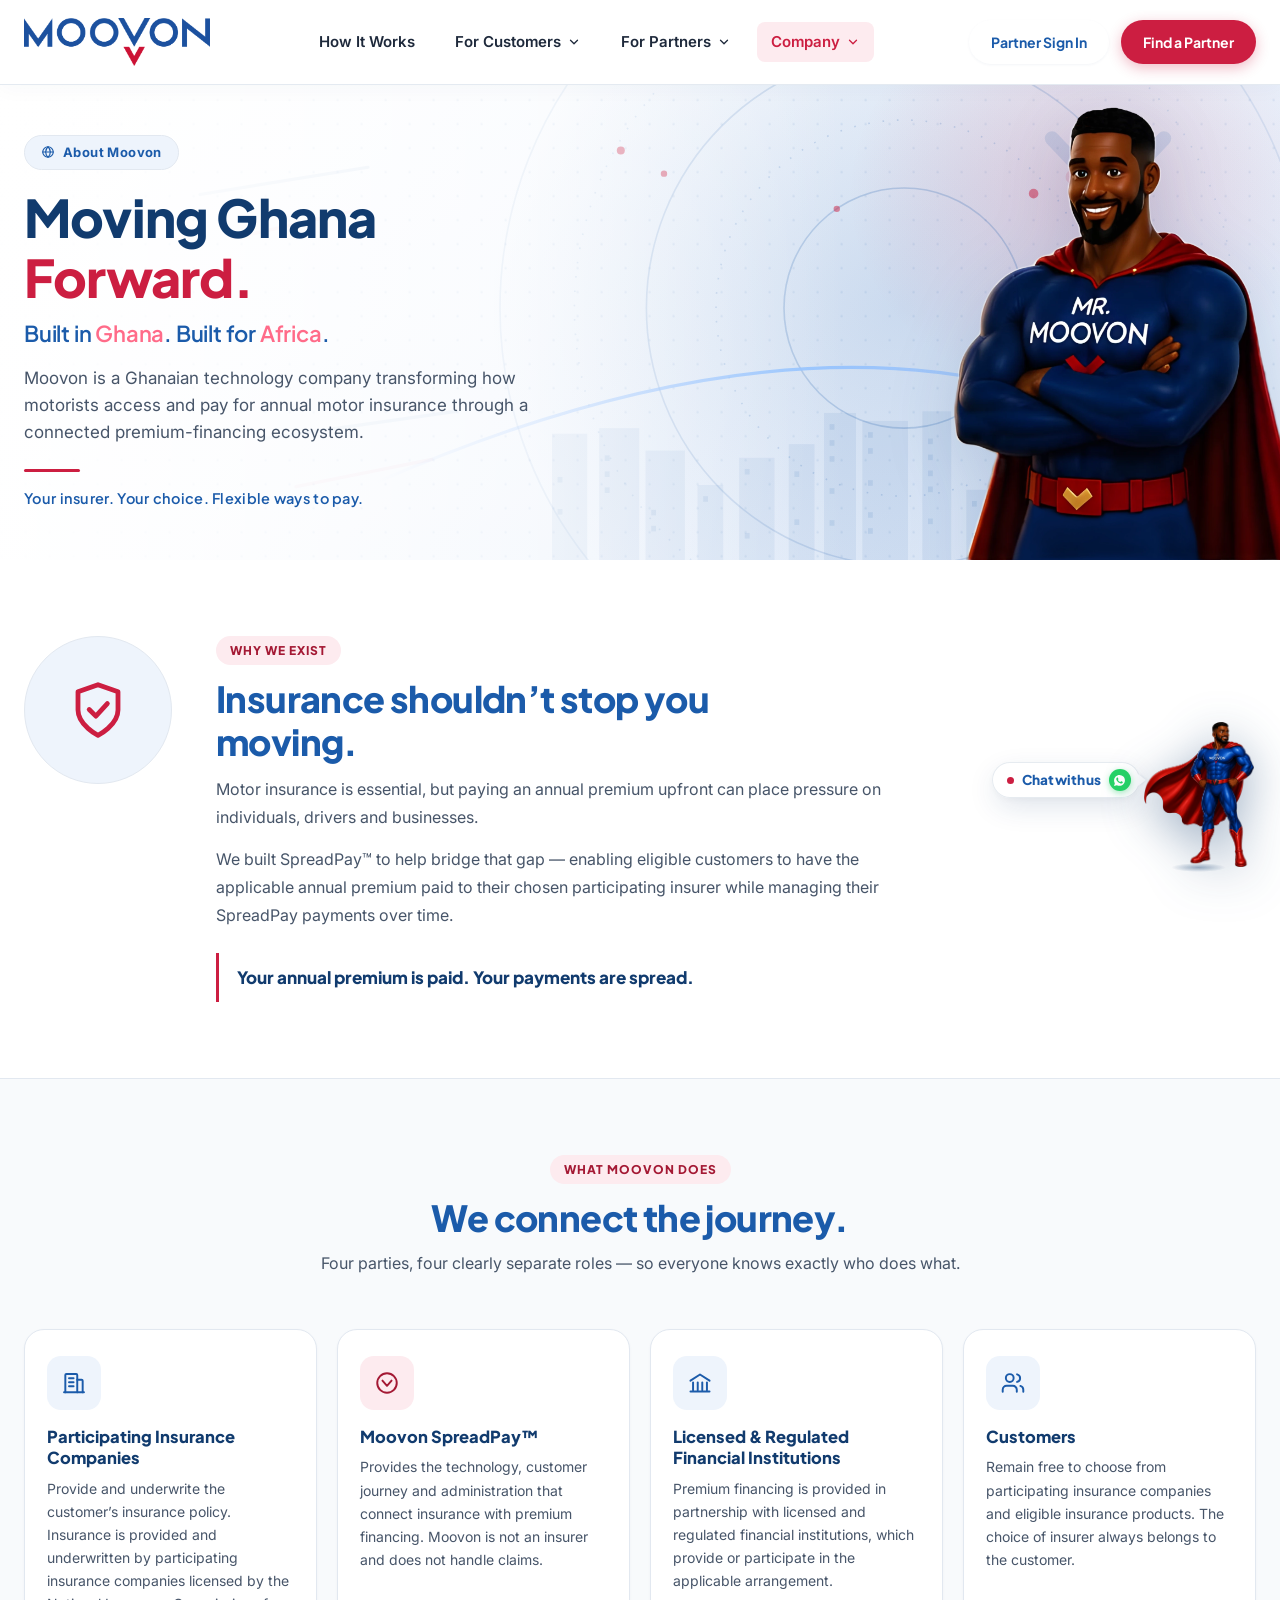
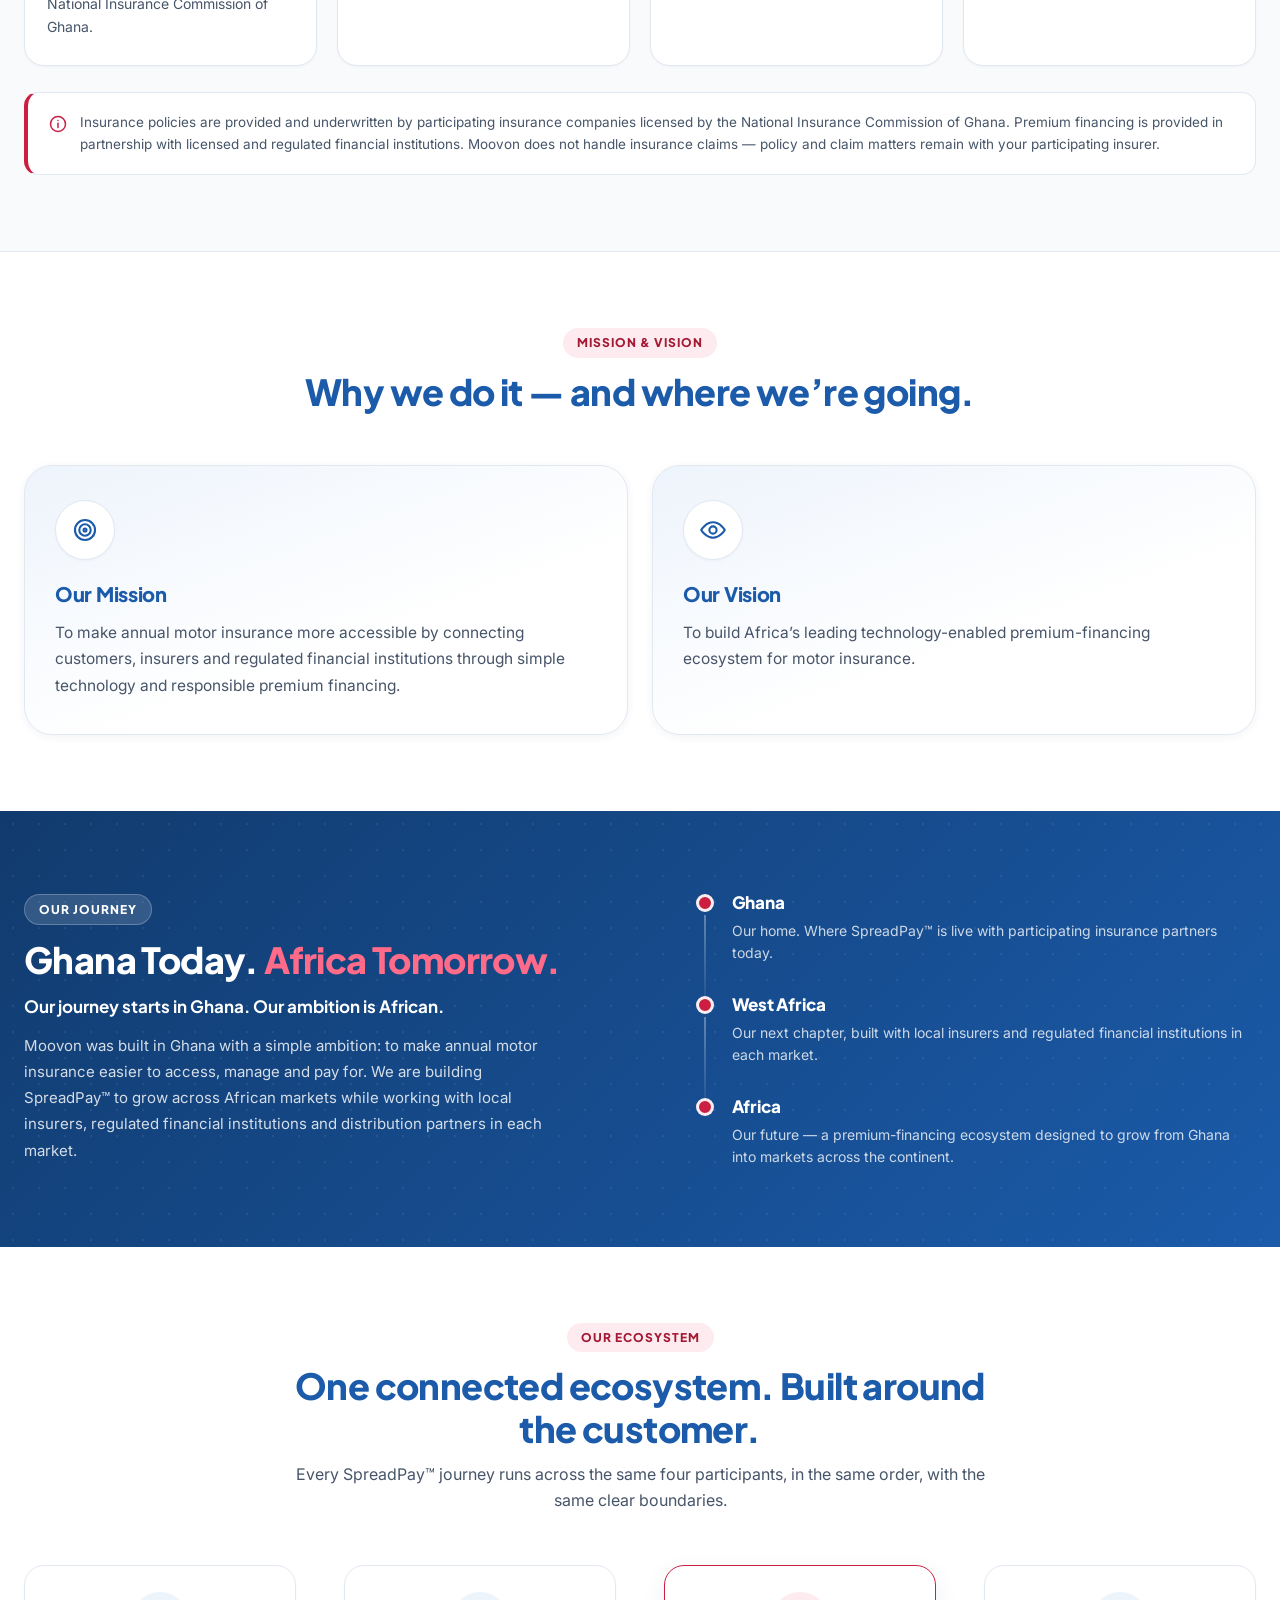
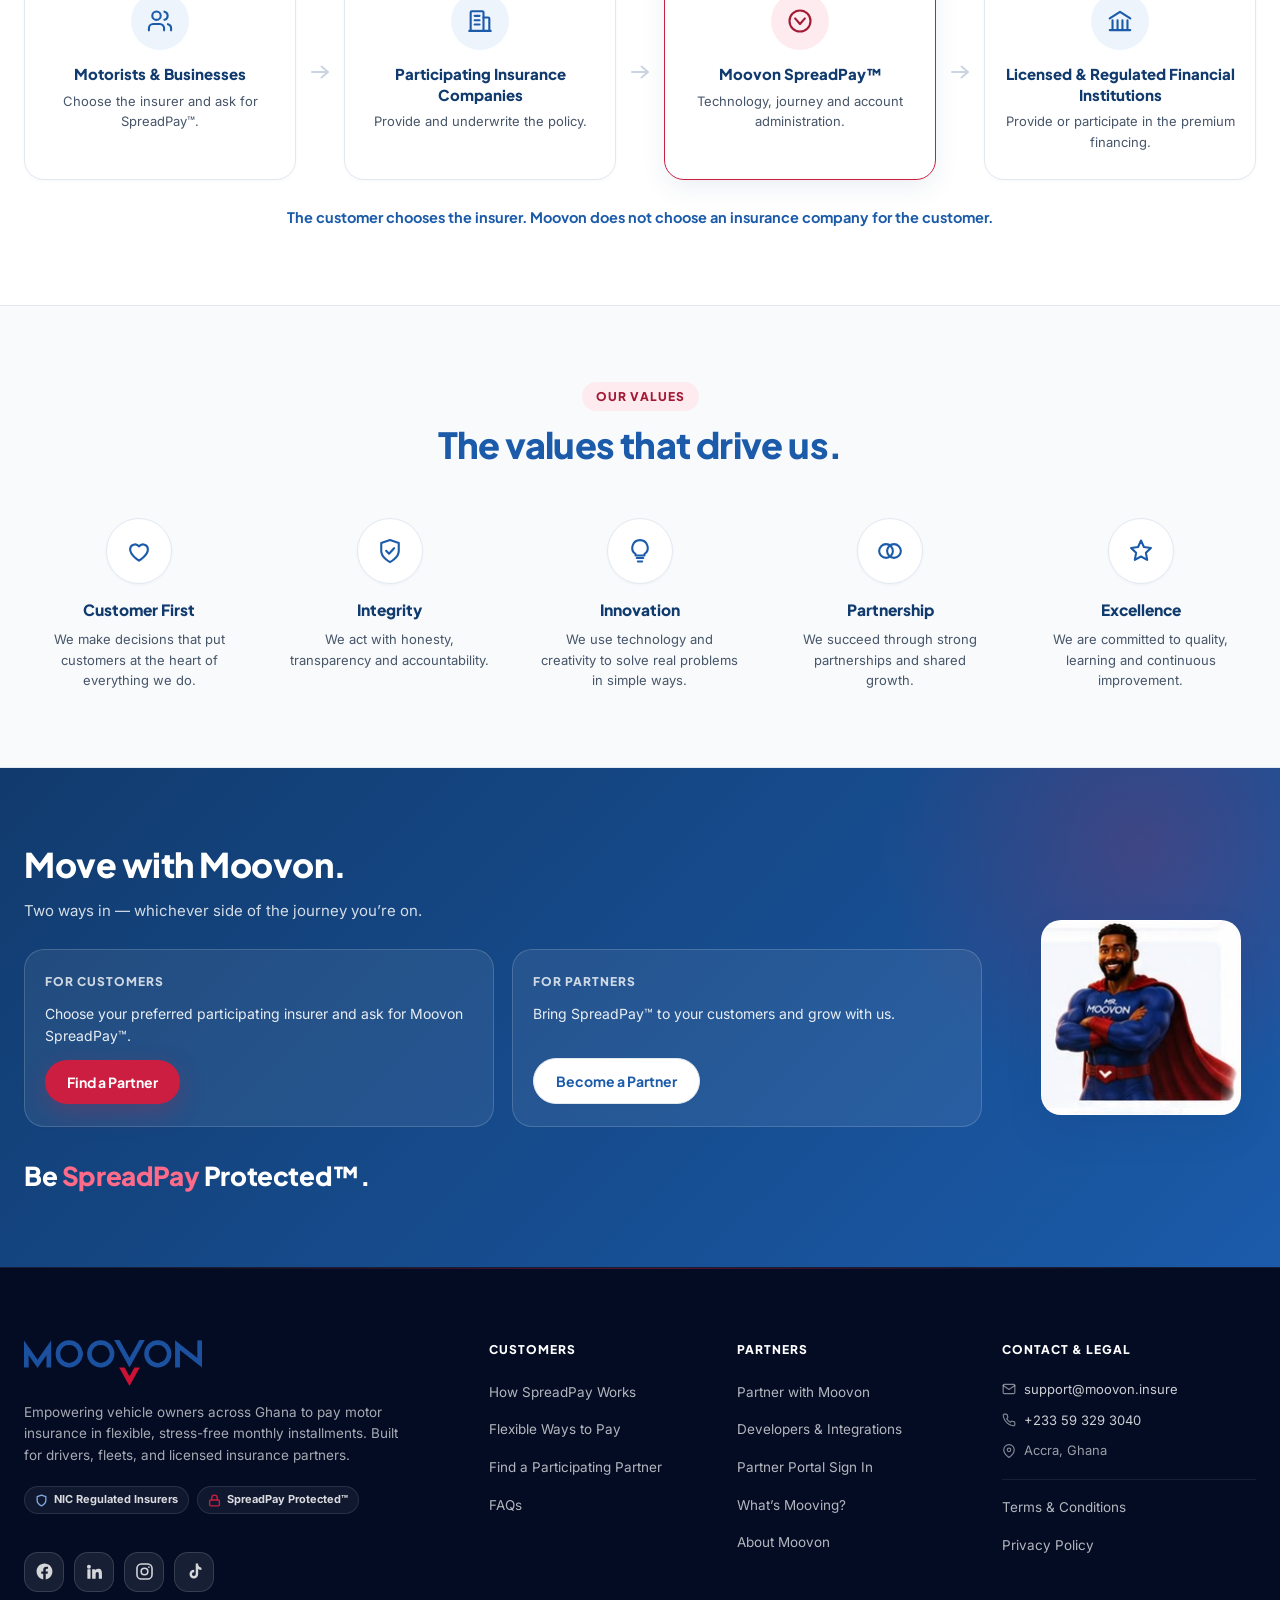
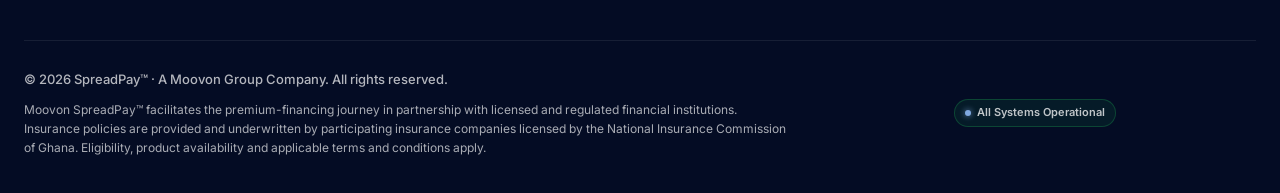
==== commit 8736a668: "Update footer logo across all pages to match header logo" ====
--- a/about.html
+++ b/about.html
@@ -23,6 +23,24 @@
   <link rel="icon" type="image/png" href="assets/brand/icon-trans.png">
   <link rel="canonical" href="https://moovon.insure/about">
   <link rel="stylesheet" href="styles.css?v=2.5">
+  <!-- Meta Pixel Code -->
+  <script>
+  !function(f,b,e,v,n,t,s)
+  {if(f.fbq)return;n=f.fbq=function(){n.callMethod?
+  n.callMethod.apply(n,arguments):n.queue.push(arguments)};
+  if(!f._fbq)f._fbq=n;n.push=n;n.loaded=!0;n.version='2.0';
+  n.queue=[];t=b.createElement(e);t.async=!0;
+  t.src=v;s=b.getElementsByTagName(e)[0];
+  s.parentNode.insertBefore(t,s)}(window,document,'script',
+  'https://connect.facebook.net/en_US/fbevents.js');
+  fbq('init', '1037910072177909'); 
+  fbq('track', 'PageView');
+  </script>
+  <noscript>
+  <img height="1" width="1" 
+  src="https://www.facebook.com/tr?id=1037910072177909&ev=PageView&noscript=1"/>
+  </noscript>
+  <!-- End Meta Pixel Code -->
 </head>
 <body>
   <a class="skip-link" href="#main">Skip to main content</a>
@@ -546,7 +564,7 @@
       <!-- Brand & Mission Column -->
       <div class="footer-brand-col">
         <a href="/" class="brand-logo-group brand-logo-footer" aria-label="Moovon SpreadPay Home">
-          <img src="assets/brand/moovon_logo_white.png" alt="Moovon" class="brand-logo-img" width="2371" height="613">
+          <img src="assets/brand/moovon_logo_main.png" alt="Moovon" class="brand-logo-img" width="2371" height="613">
         </a>
         <p class="footer-brand-desc">
           Empowering vehicle owners across Ghana to pay motor insurance in flexible, stress-free monthly installments. Built for drivers, fleets, and licensed insurance partners.
--- a/styles.css
+++ b/styles.css
@@ -4333,7 +4333,8 @@
 .hiw-keyline-section {
   position: relative;
   z-index: 2;
-  margin-top: -34px;
+  margin-top: 36px;
+  margin-bottom: 24px;
 }
 
 .hiw-keyline {
@@ -4390,11 +4391,10 @@
   max-width: 84ch;
 }
 
-/* Matches the 820px breakpoint where .page-hero drops to 32px of bottom
-   padding, so the card never rides up over the hero CTAs. */
 @media (max-width: 860px) {
   .hiw-keyline-section {
-    margin-top: -24px;
+    margin-top: 32px;
+    margin-bottom: 20px;
   }
 }
 
@@ -10809,7 +10809,7 @@
 
   .scene-hero-copy {
     max-width: none;
-    padding: 26px 0 8px;
+    padding: 26px 0 36px;
   }
 }
 
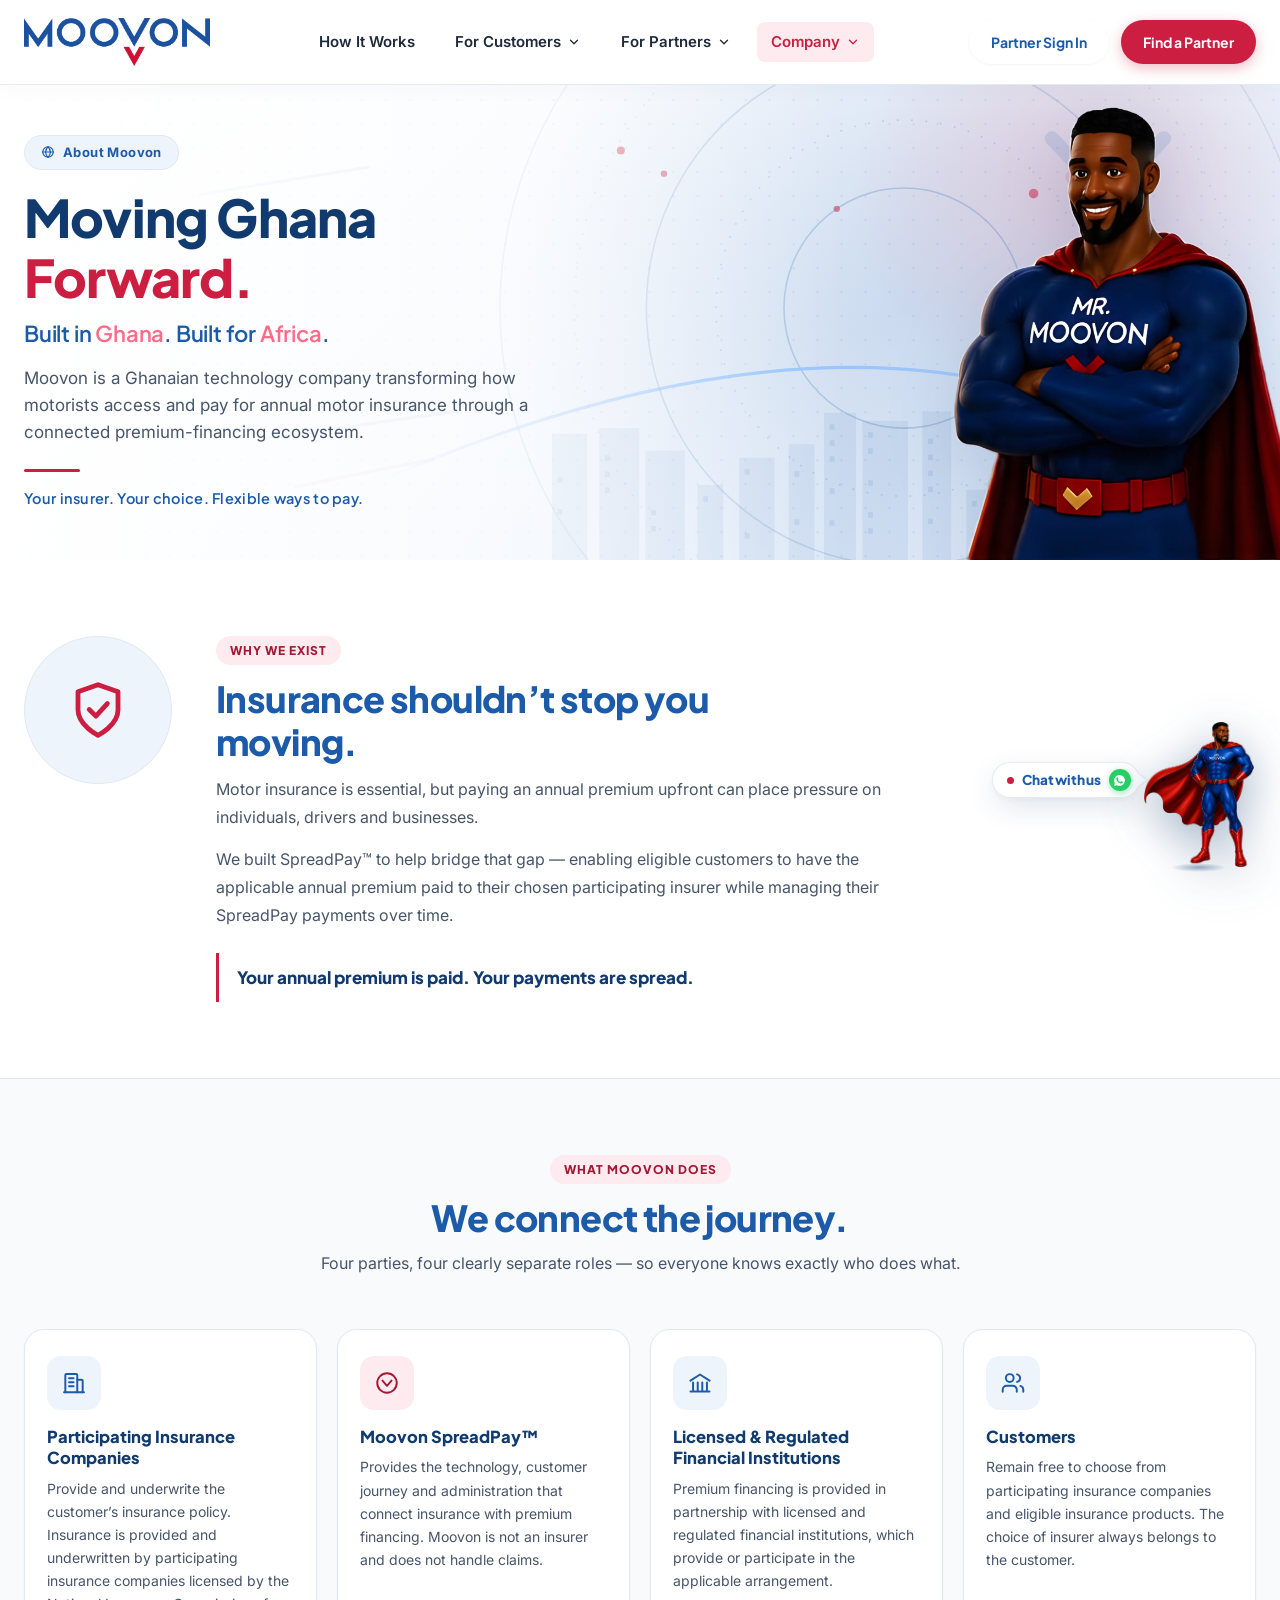
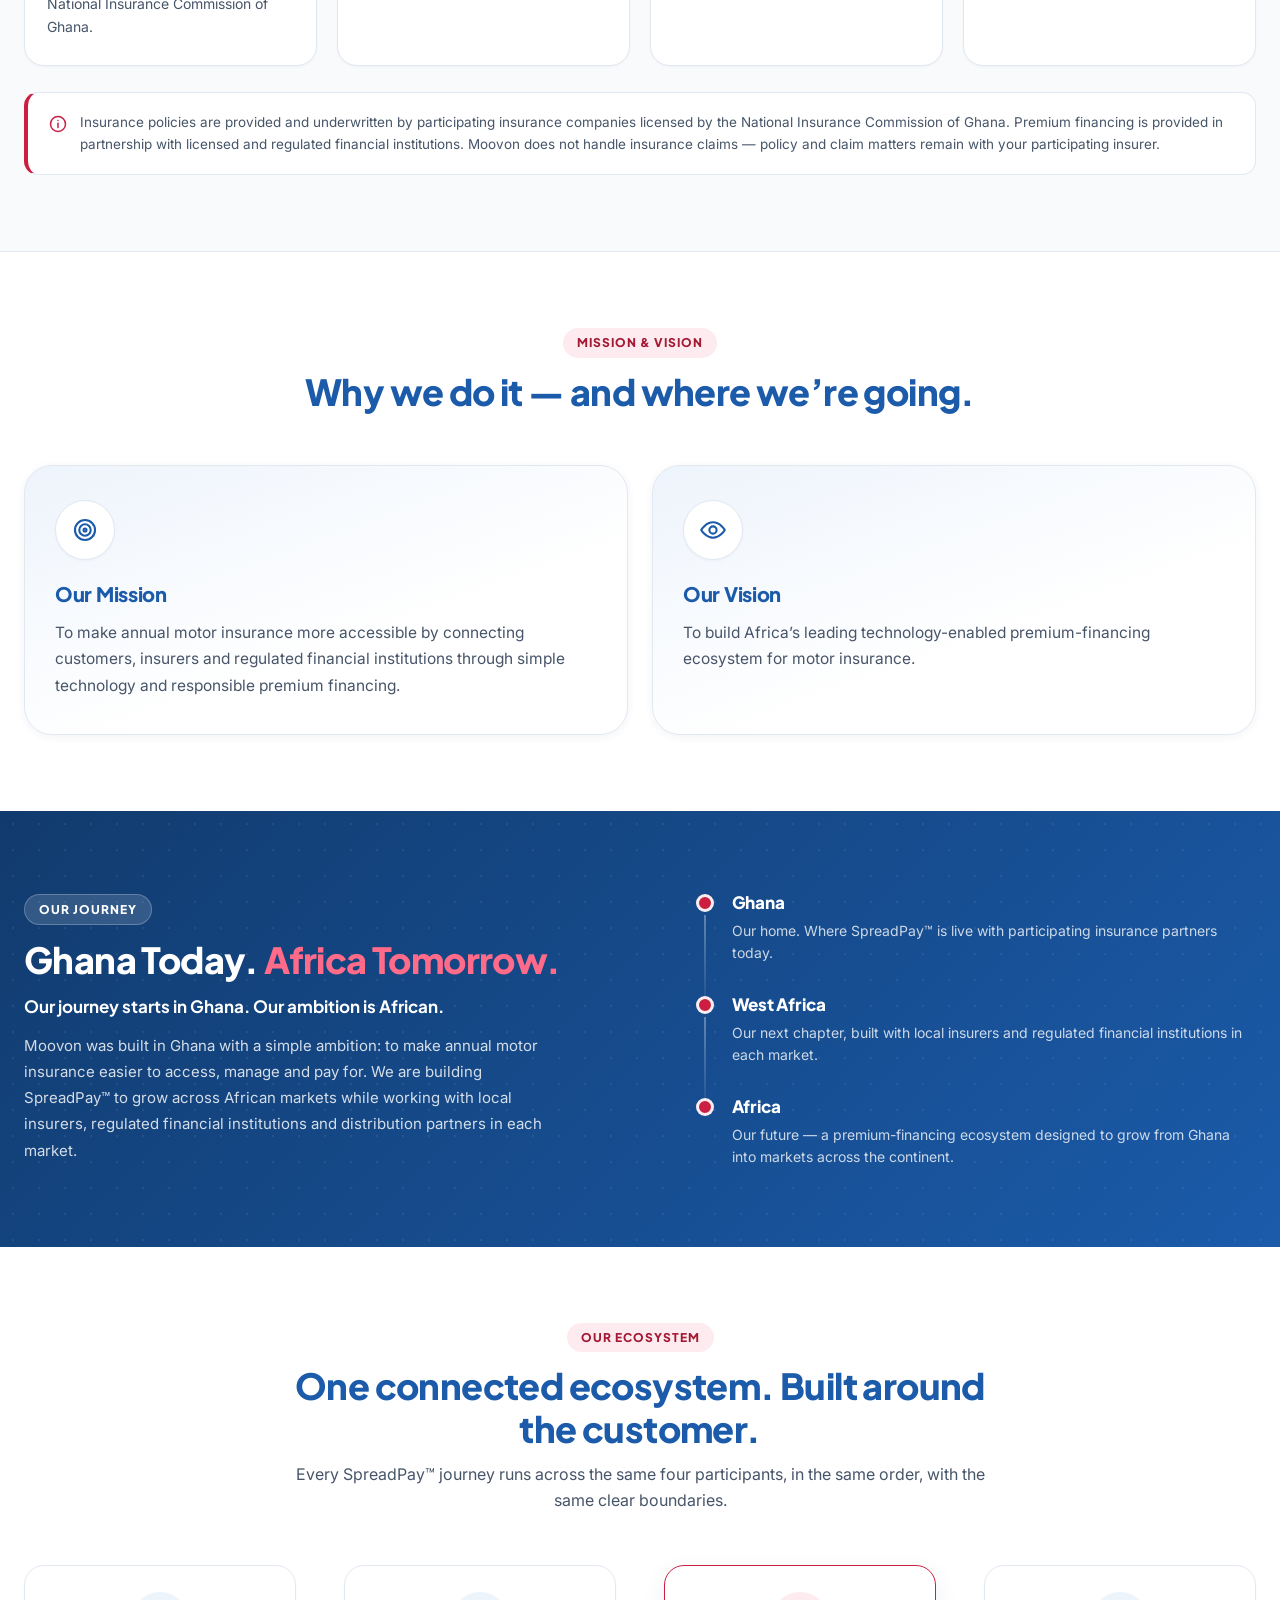
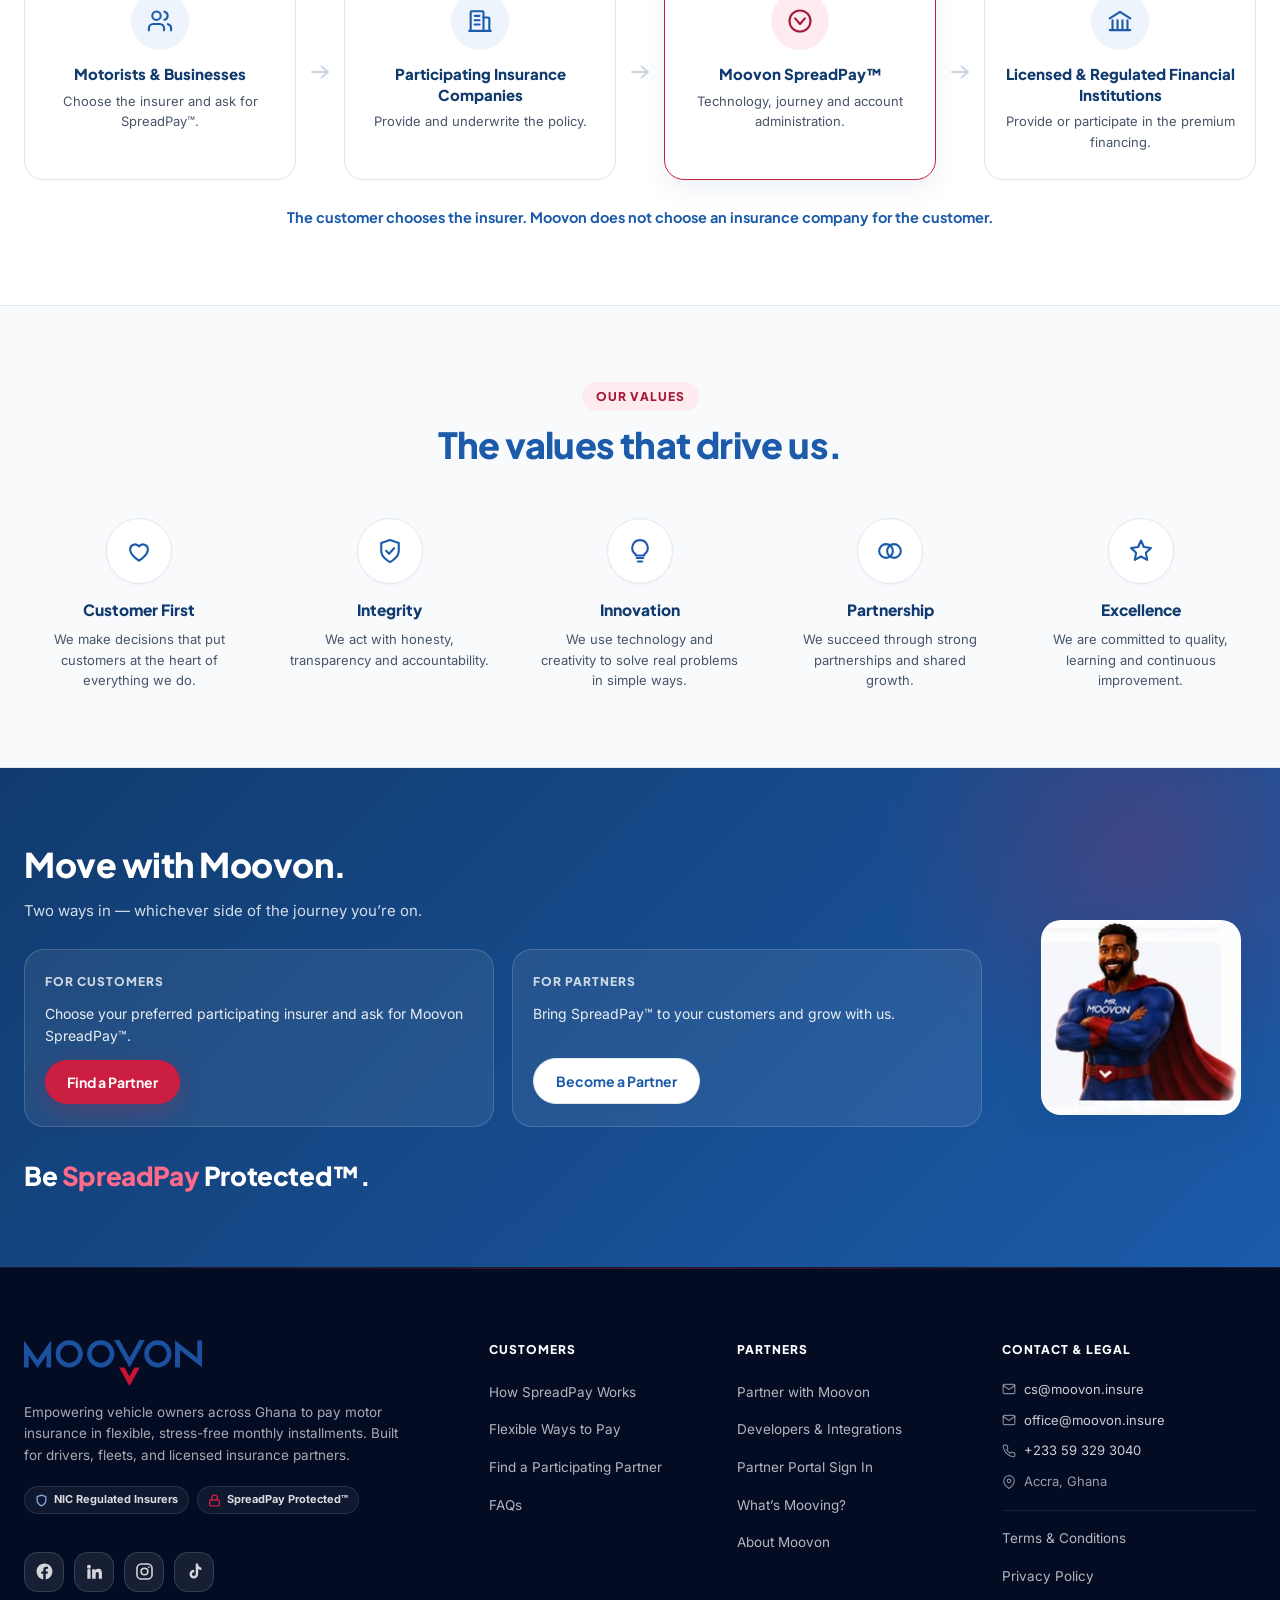
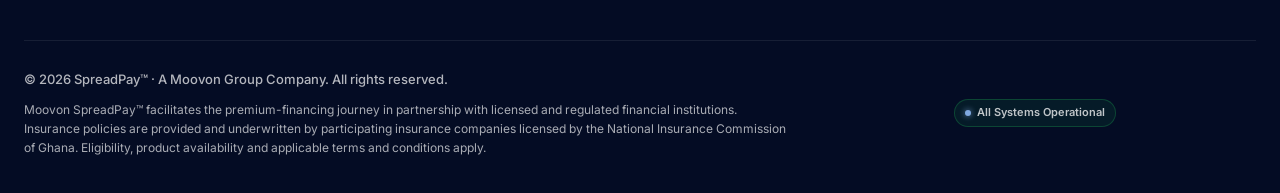
==== commit f311daac: "Update official partner insurance logos and route emails to office and cs" ====
--- a/about.html
+++ b/about.html
@@ -628,12 +628,19 @@
       <div class="footer-col footer-contact-col">
         <h5>CONTACT & LEGAL</h5>
         <div class="footer-contact-details">
-          <a href="mailto:support@moovon.insure" class="footer-contact-link">
+          <a href="mailto:cs@moovon.insure" class="footer-contact-link">
             <svg width="14" height="14" viewBox="0 0 24 24" fill="none" stroke="currentColor" stroke-width="2" stroke-linecap="round" stroke-linejoin="round">
               <path d="M4 4h16c1.1 0 2 .9 2 2v12c0 1.1-.9 2-2 2H4c-1.1 0-2-.9-2-2V6c0-1.1.9-2 2-2z"/>
               <polyline points="22,6 12,13 2,6"/>
             </svg>
-            <span>support@moovon.insure</span>
+            <span>cs@moovon.insure</span>
+          </a>
+          <a href="mailto:office@moovon.insure" class="footer-contact-link">
+            <svg width="14" height="14" viewBox="0 0 24 24" fill="none" stroke="currentColor" stroke-width="2" stroke-linecap="round" stroke-linejoin="round">
+              <path d="M4 4h16c1.1 0 2 .9 2 2v12c0 1.1-.9 2-2 2H4c-1.1 0-2-.9-2-2V6c0-1.1.9-2 2-2z"/>
+              <polyline points="22,6 12,13 2,6"/>
+            </svg>
+            <span>office@moovon.insure</span>
           </a>
           <a href="tel:+233593293040" class="footer-contact-link">
             <svg width="14" height="14" viewBox="0 0 24 24" fill="none" stroke="currentColor" stroke-width="2" stroke-linecap="round" stroke-linejoin="round">
